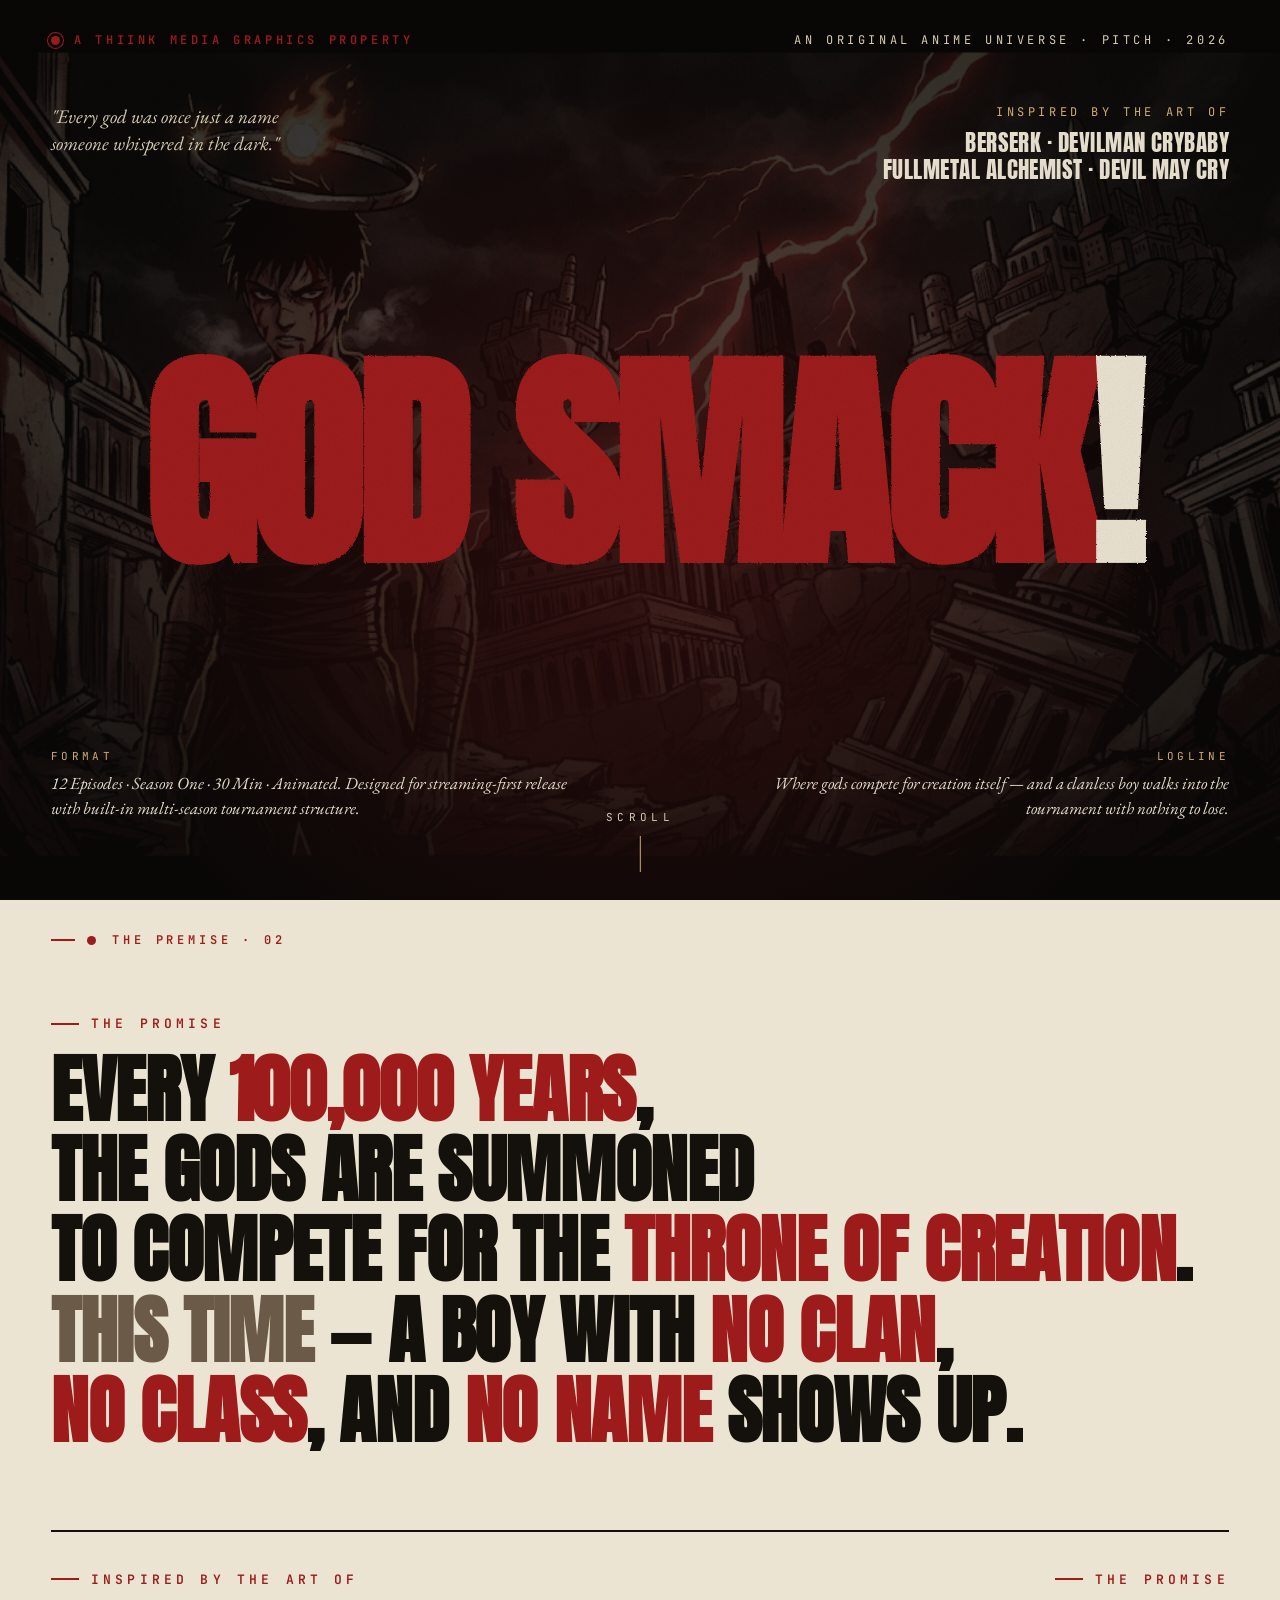
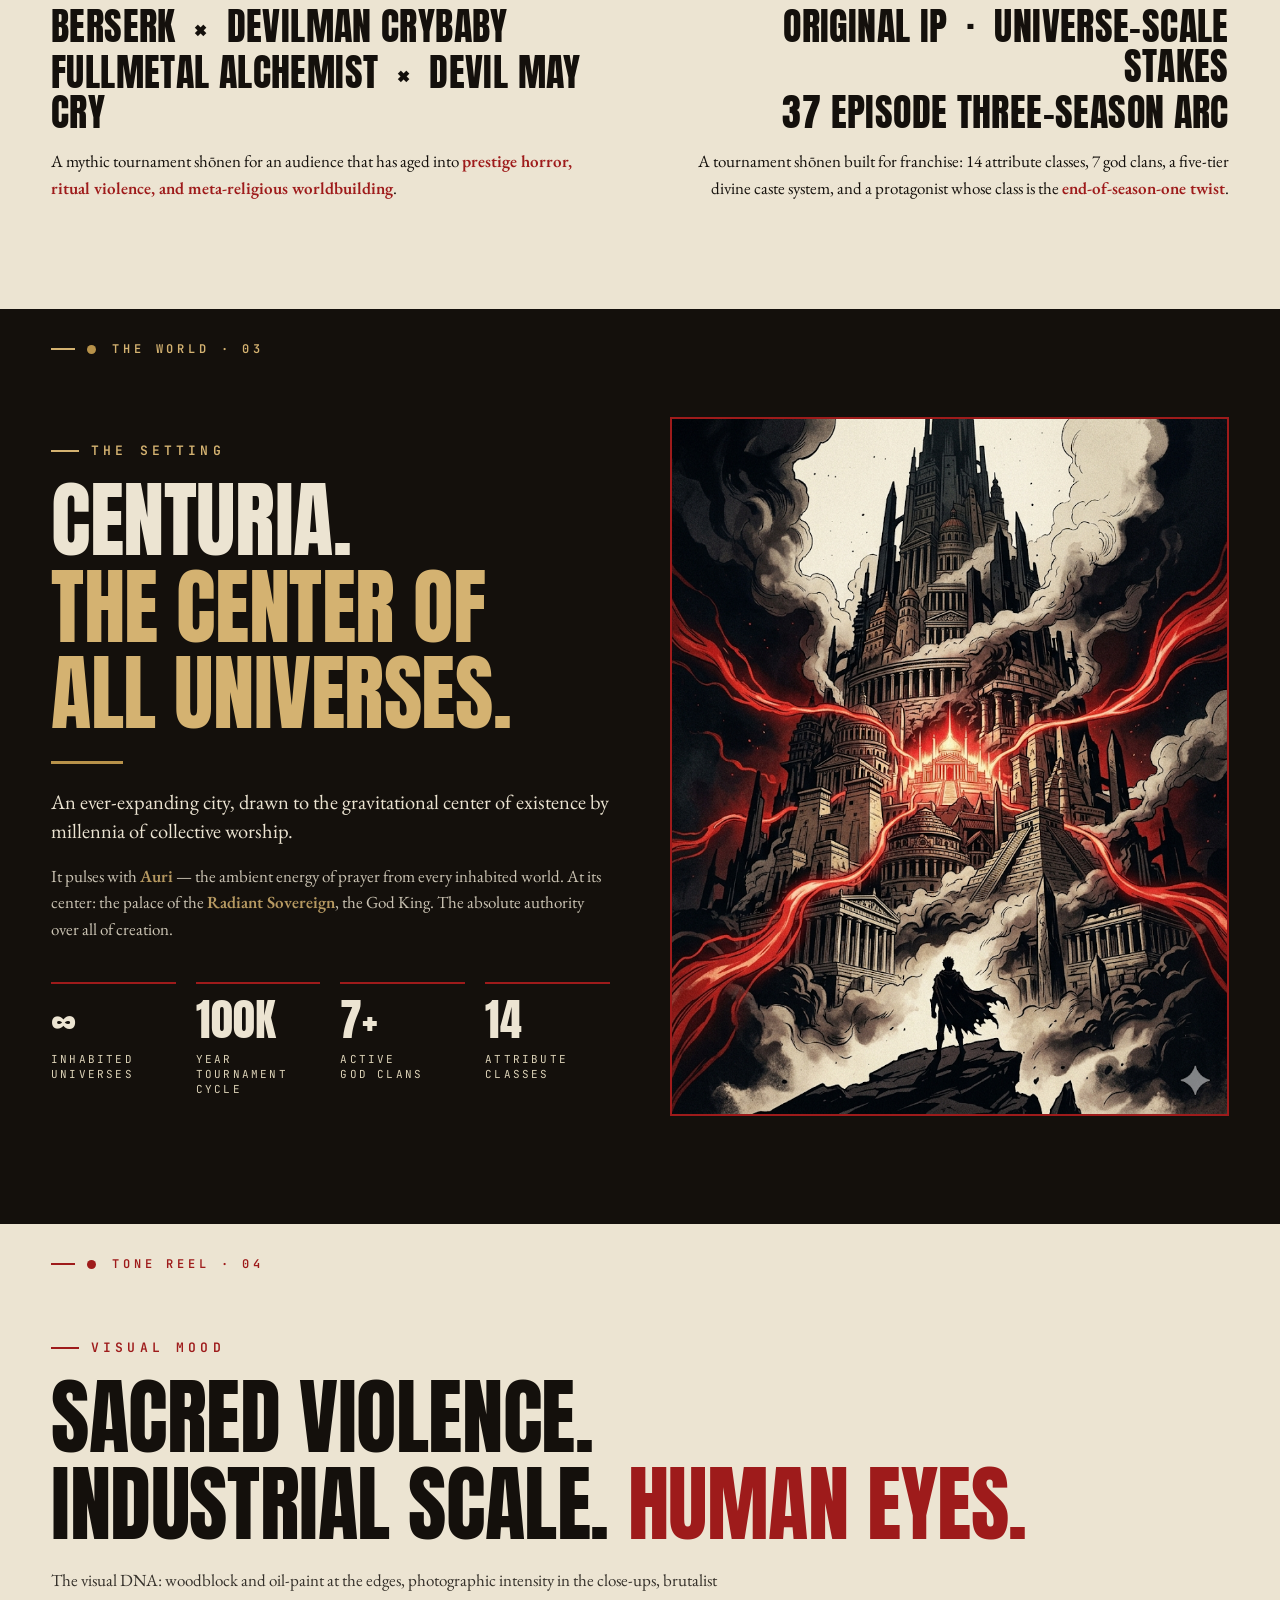
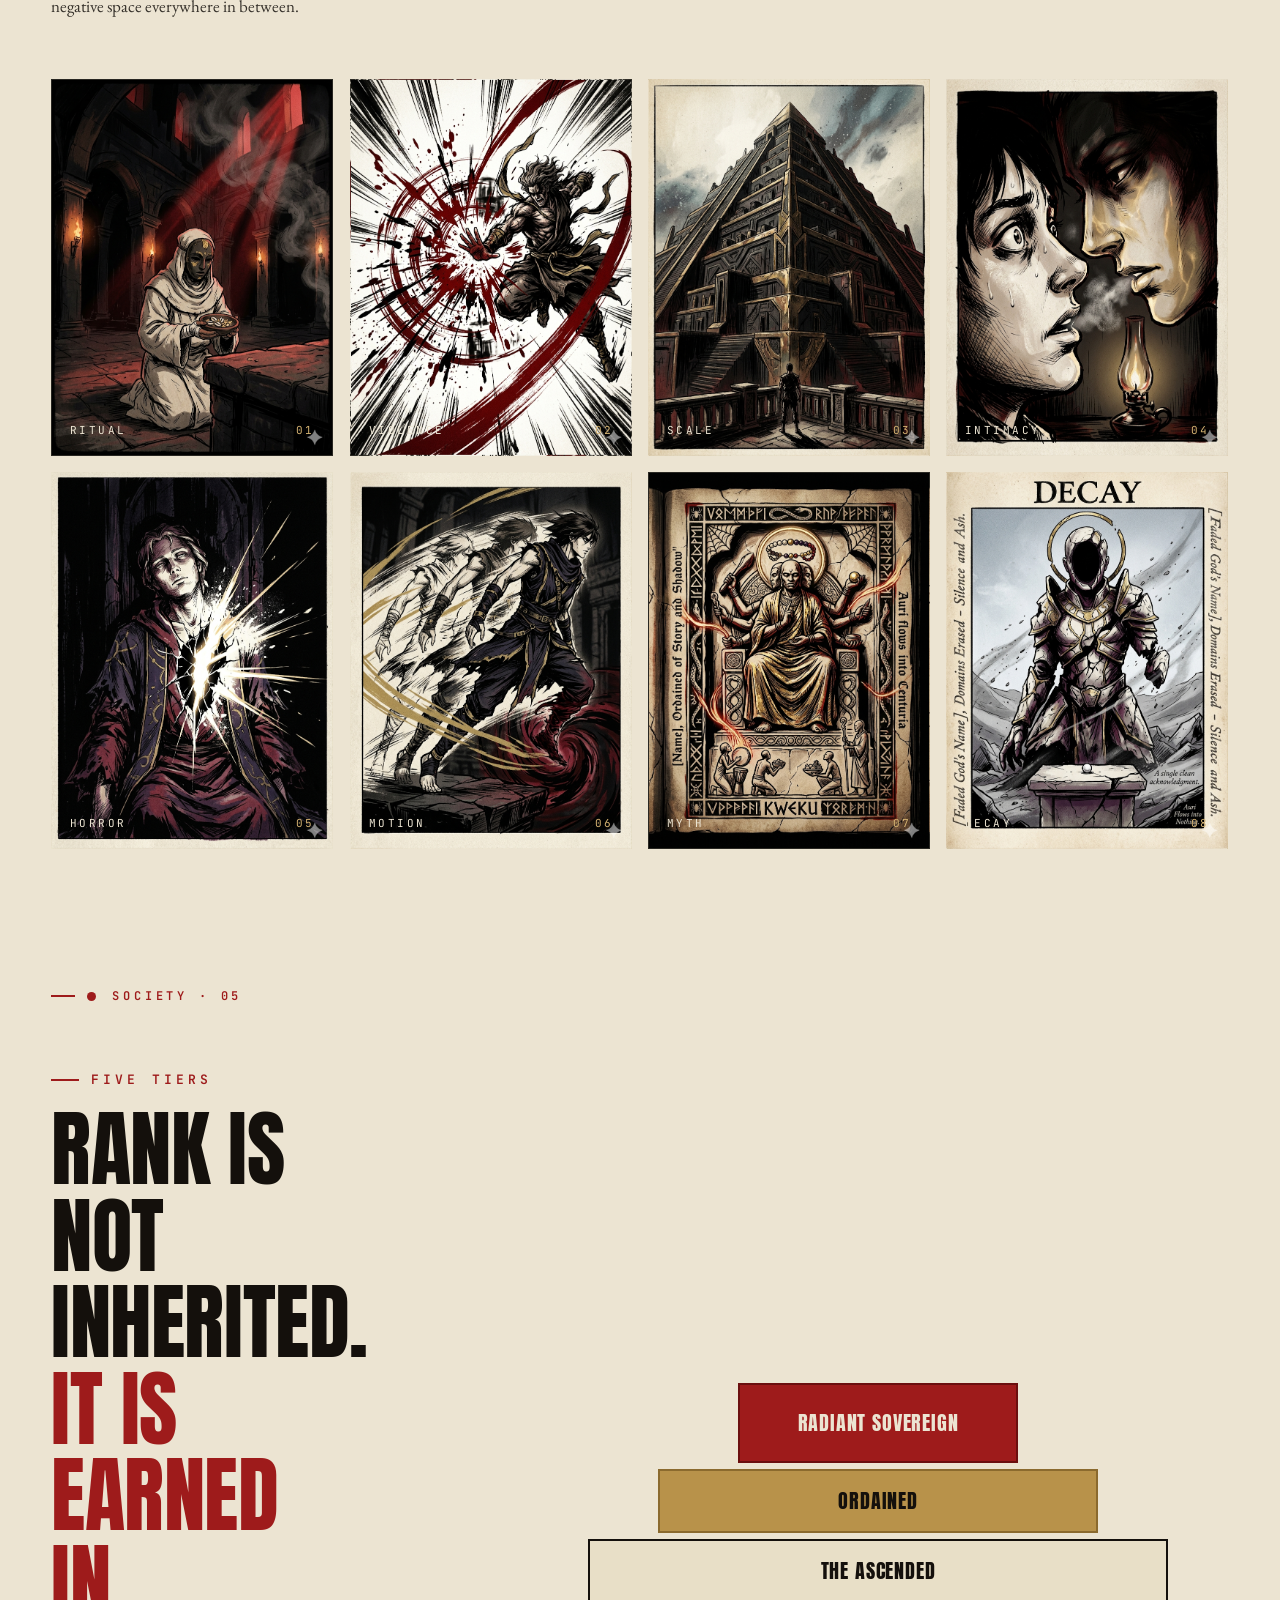
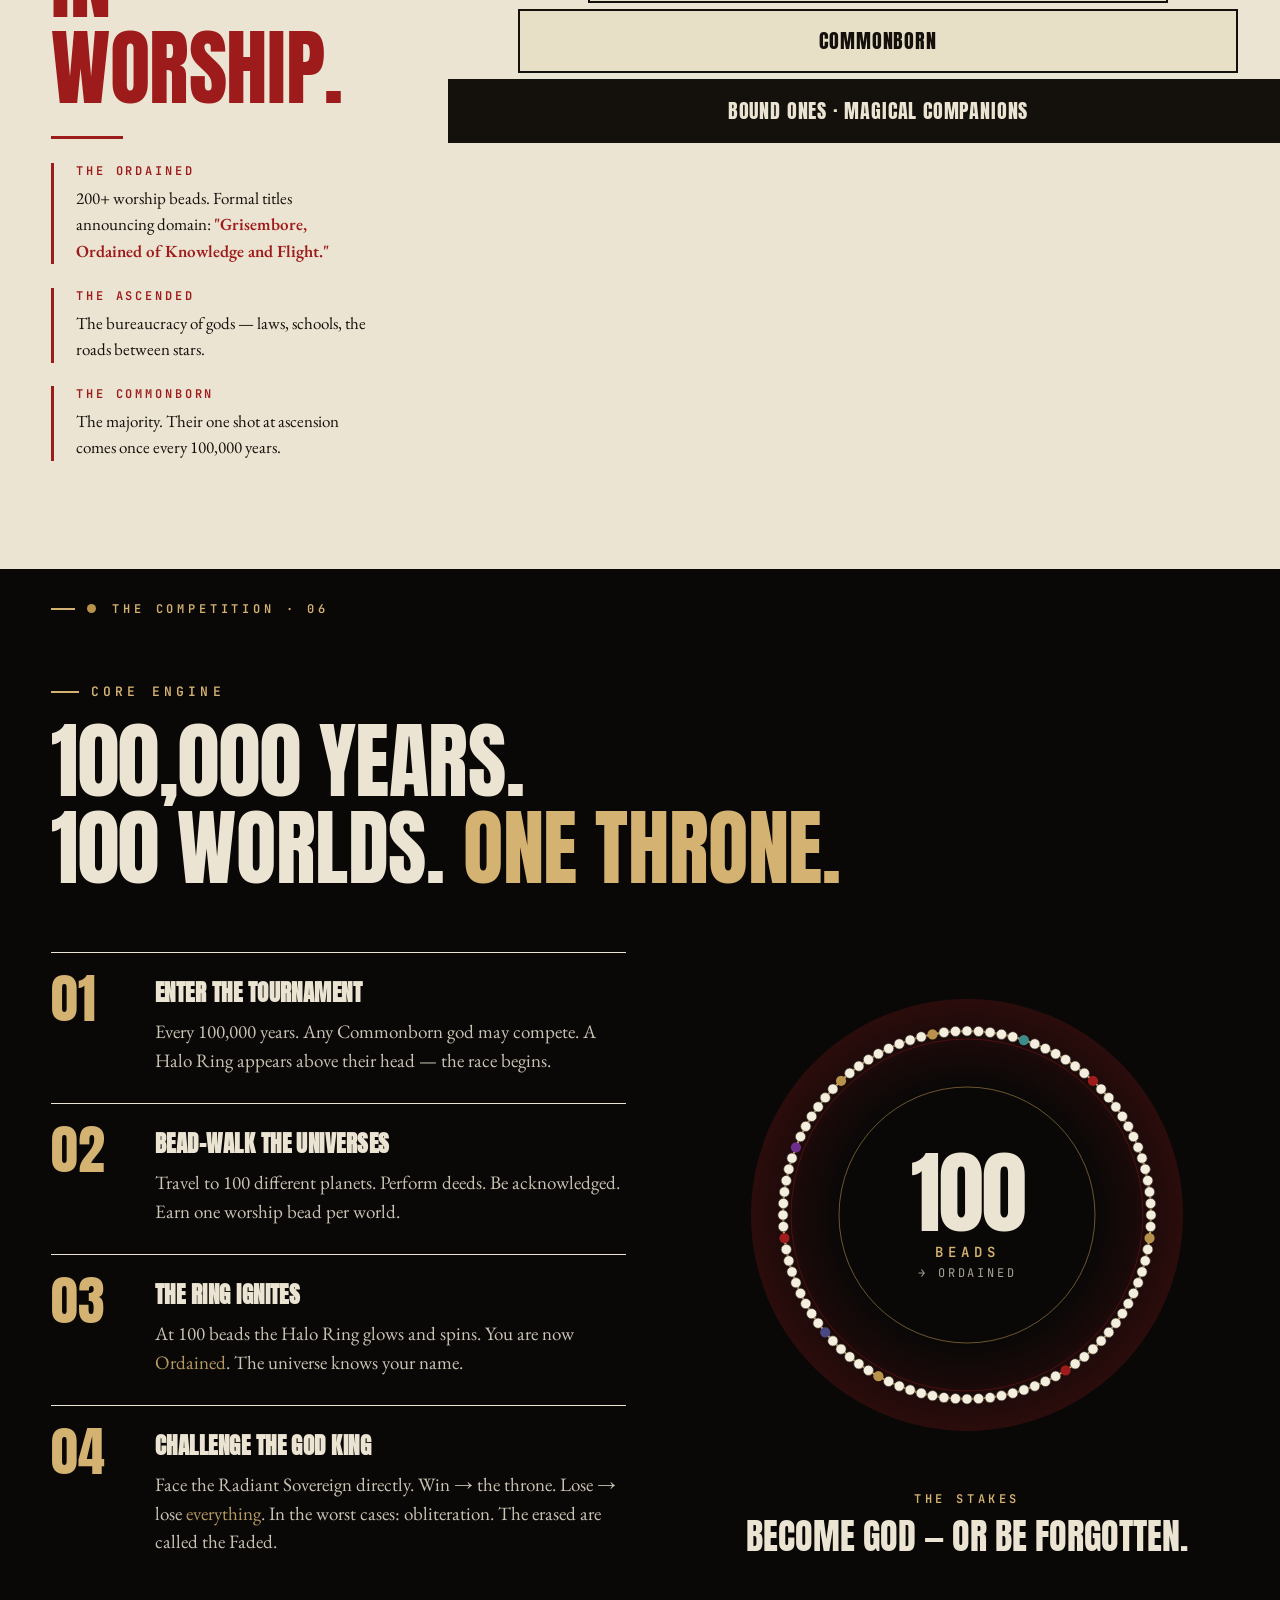
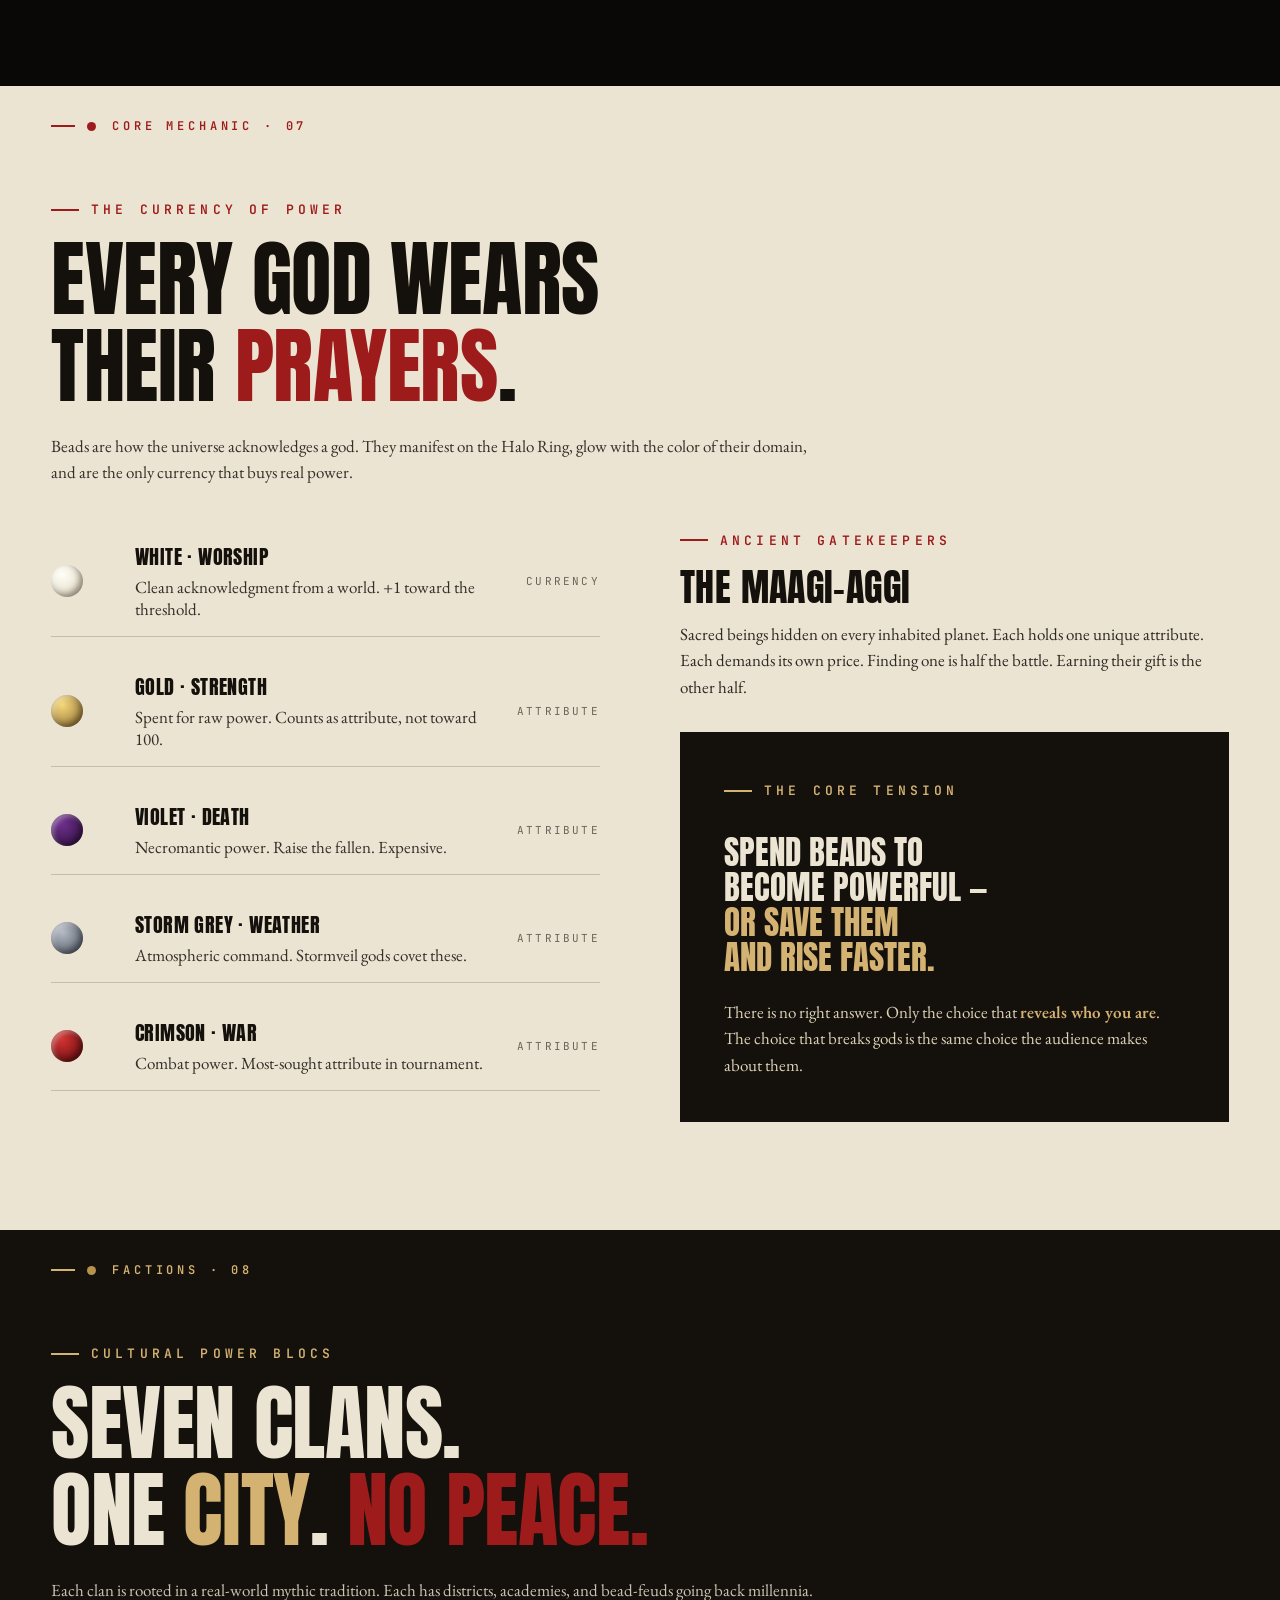
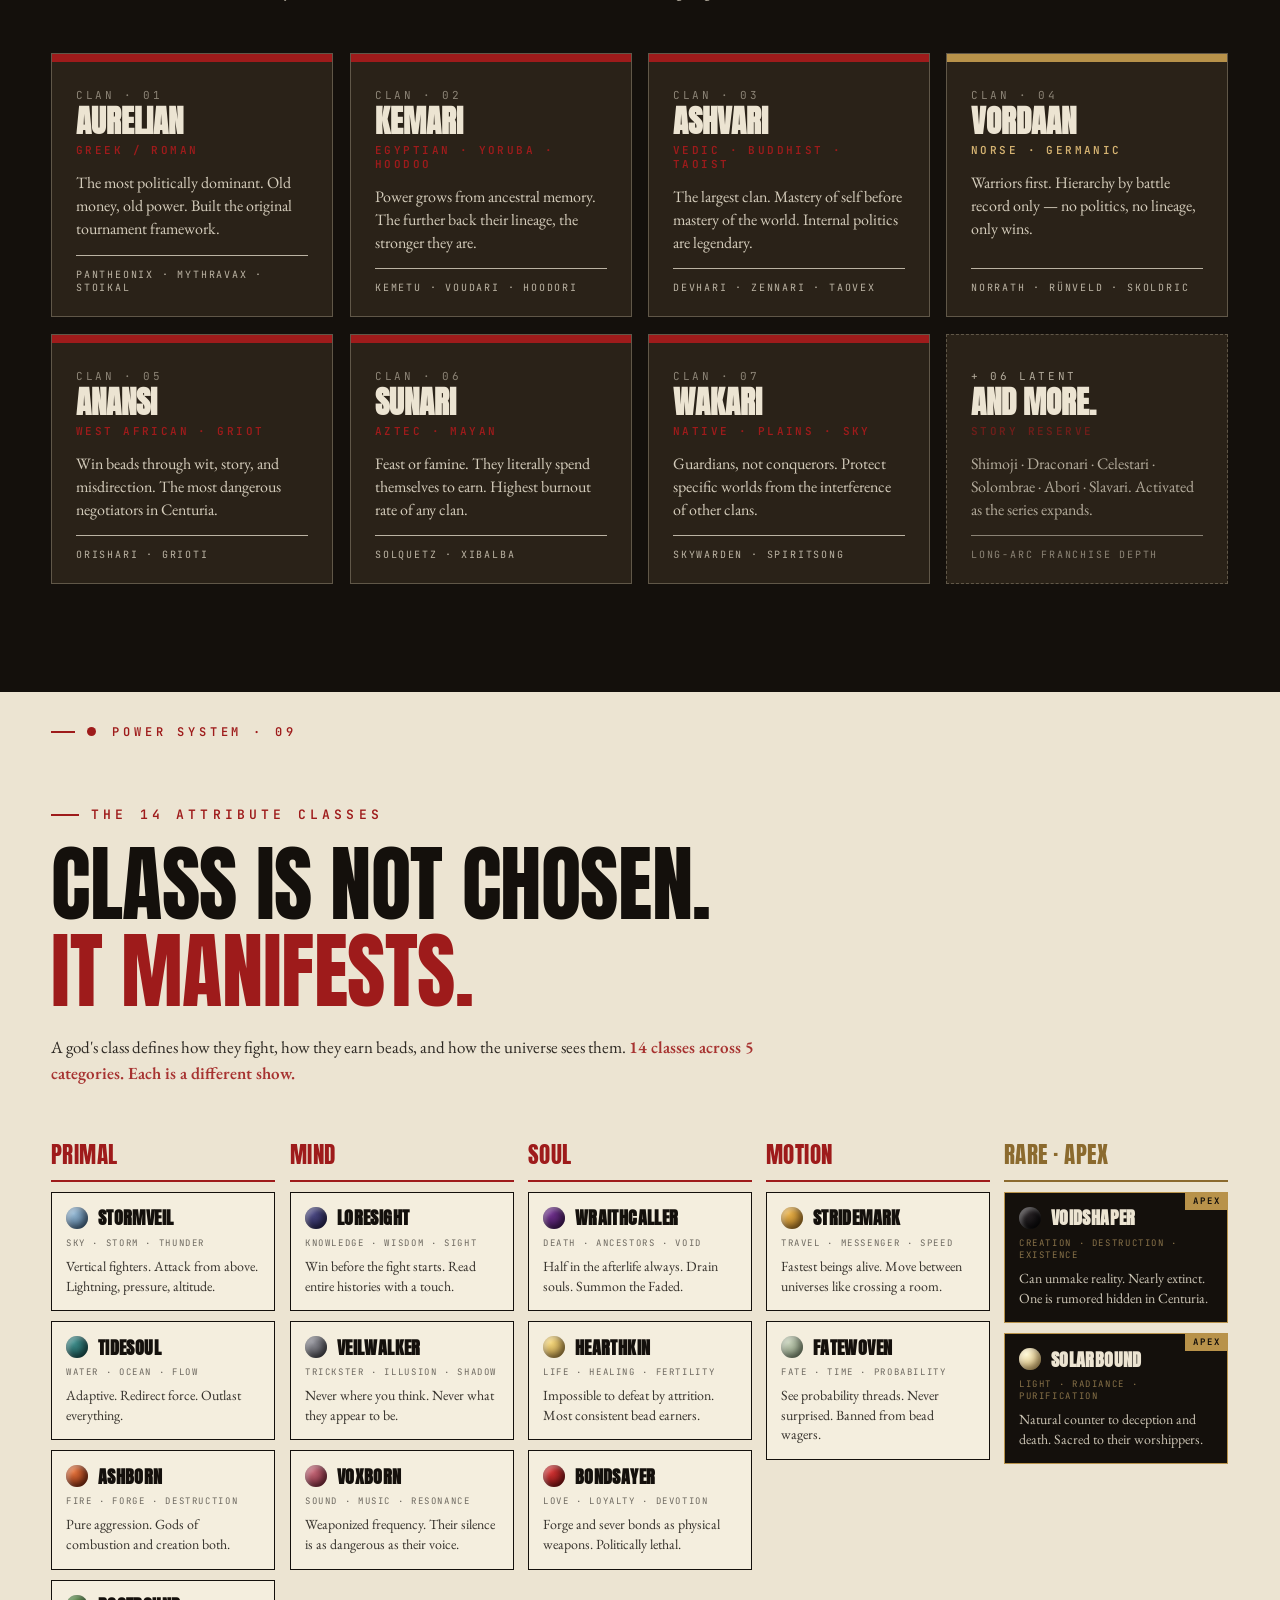
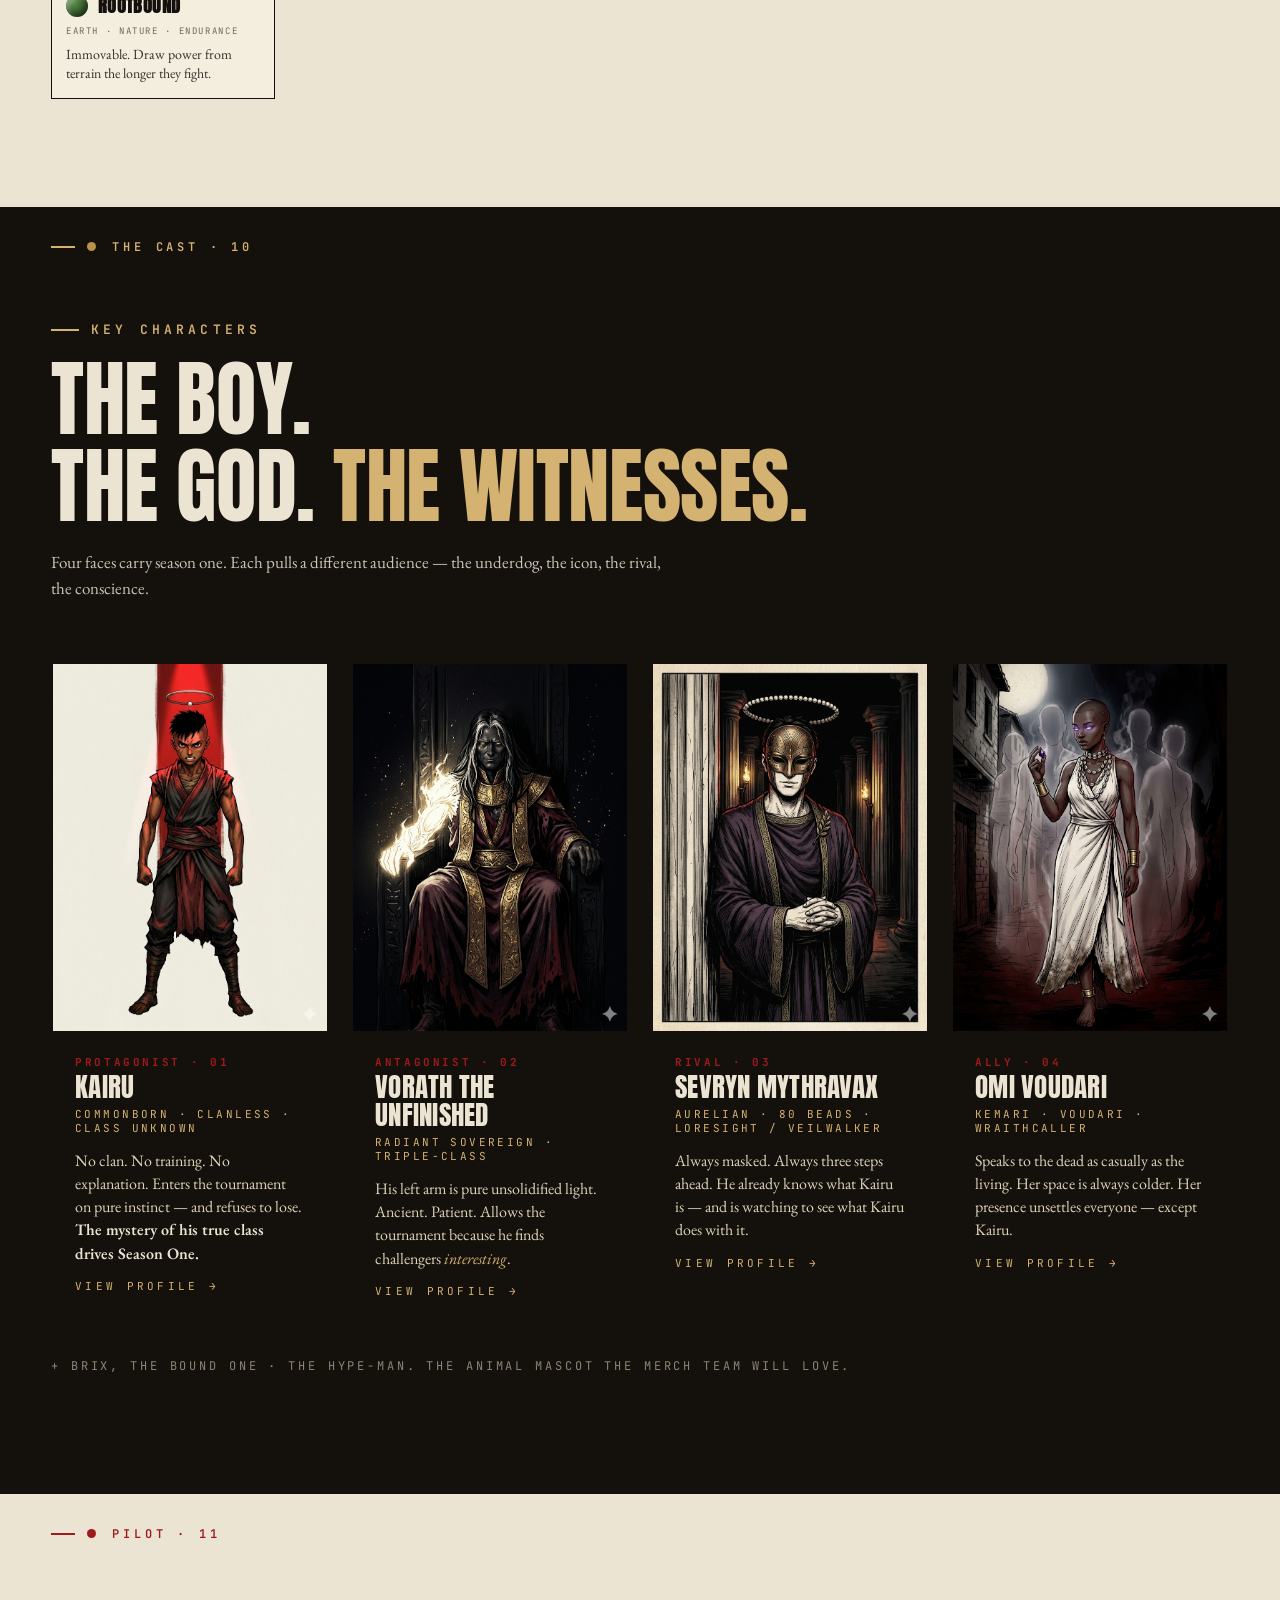
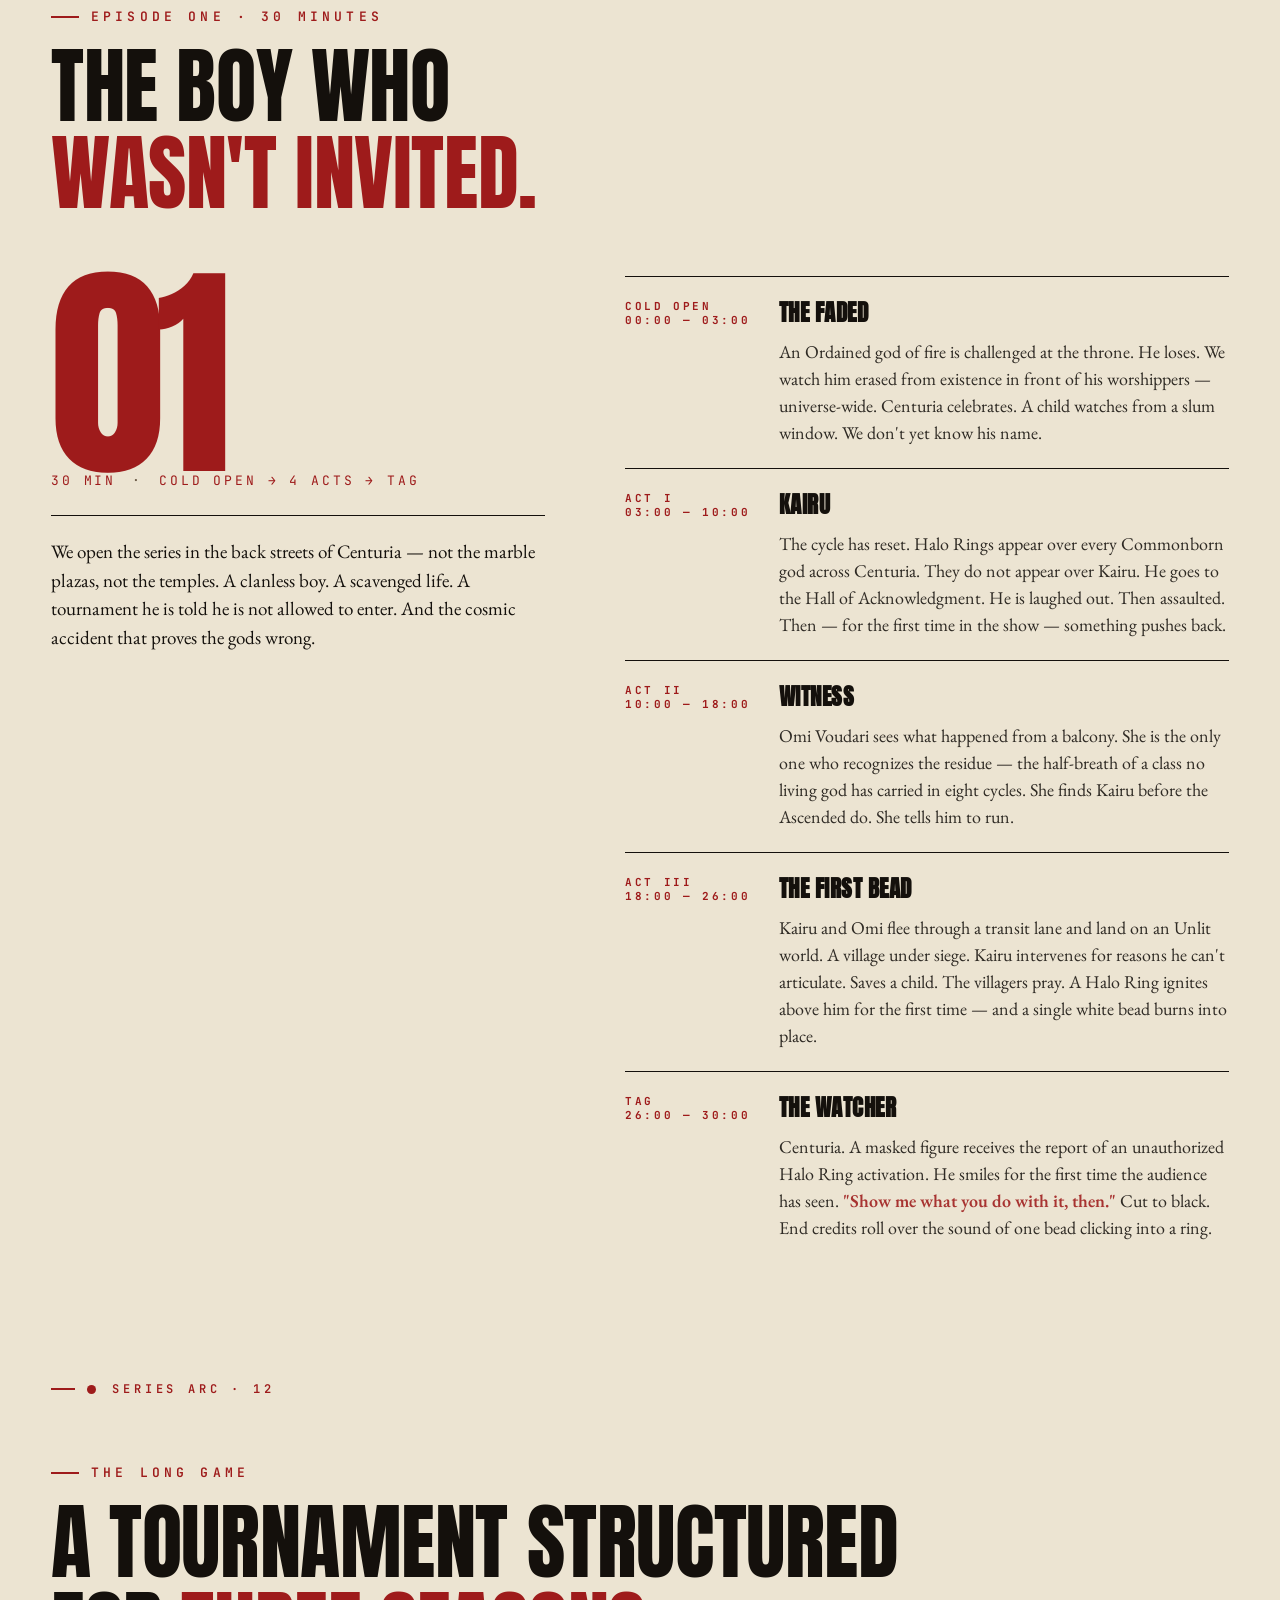
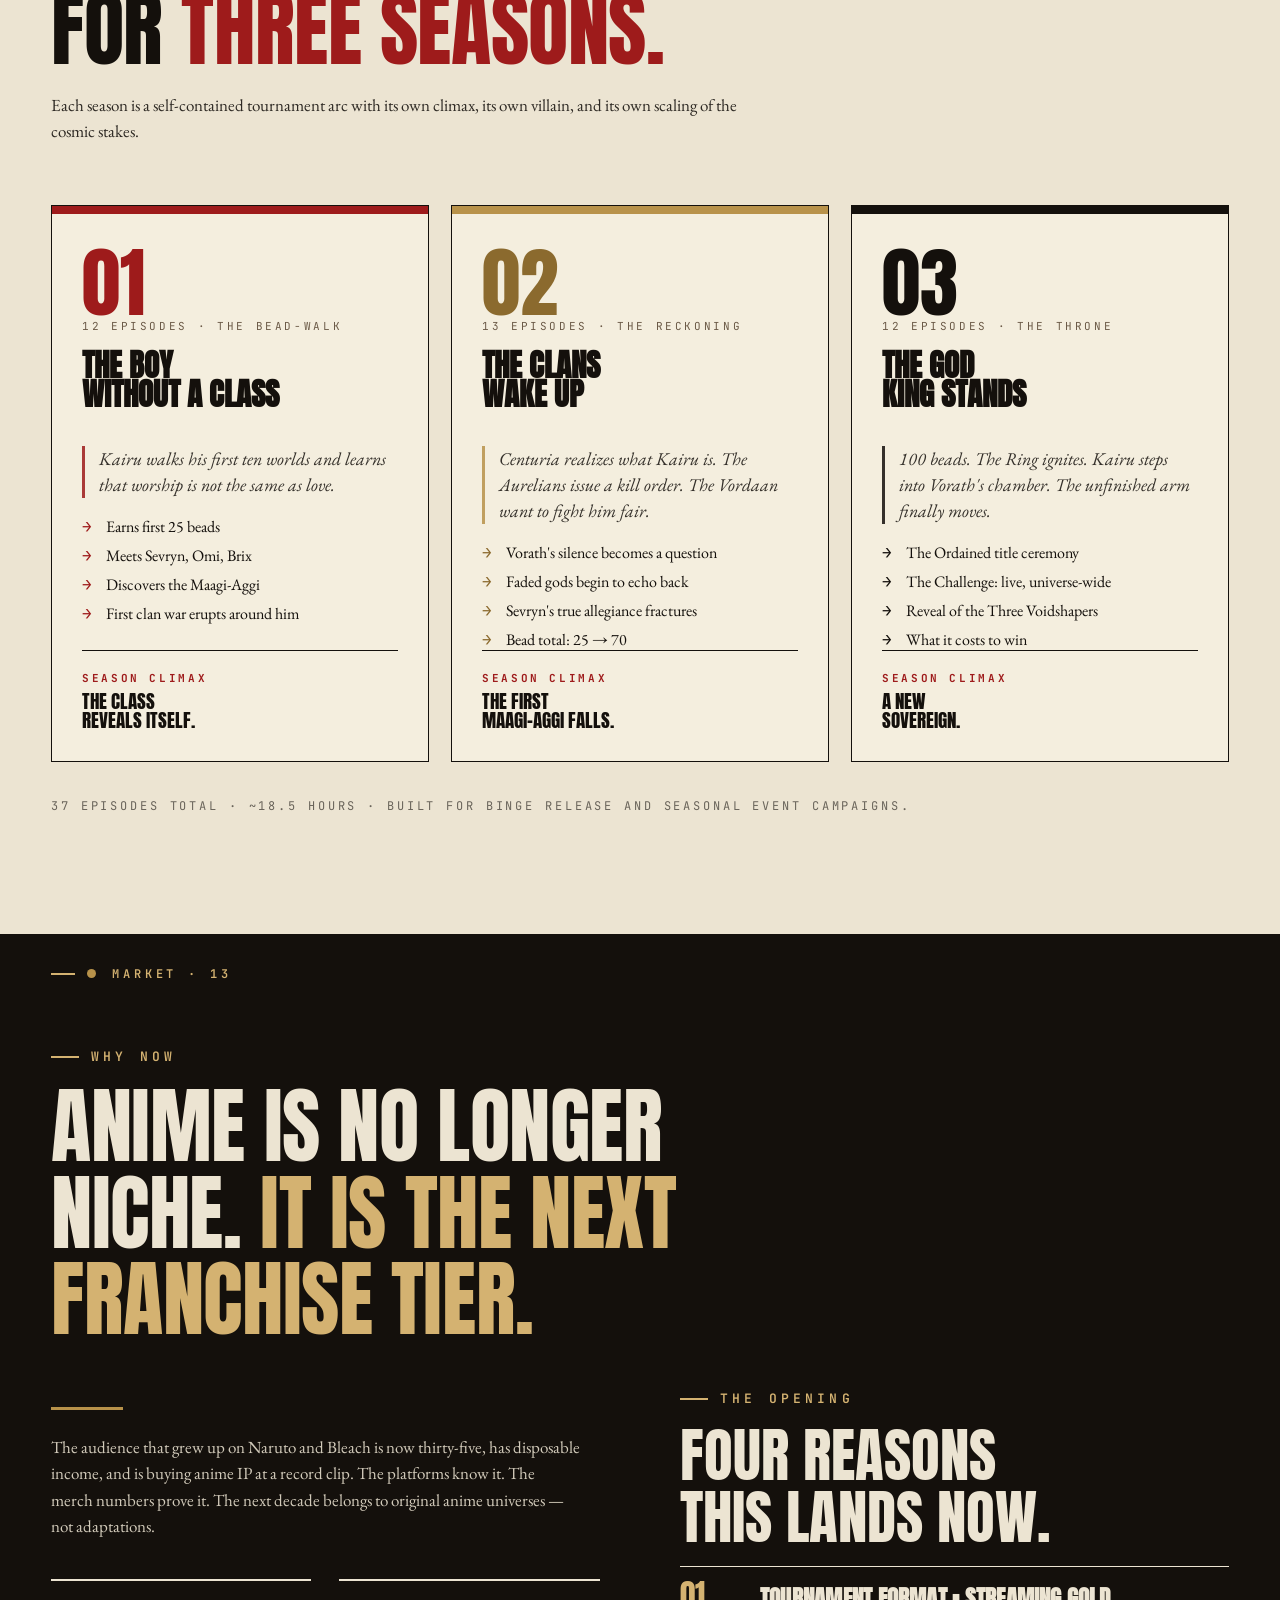
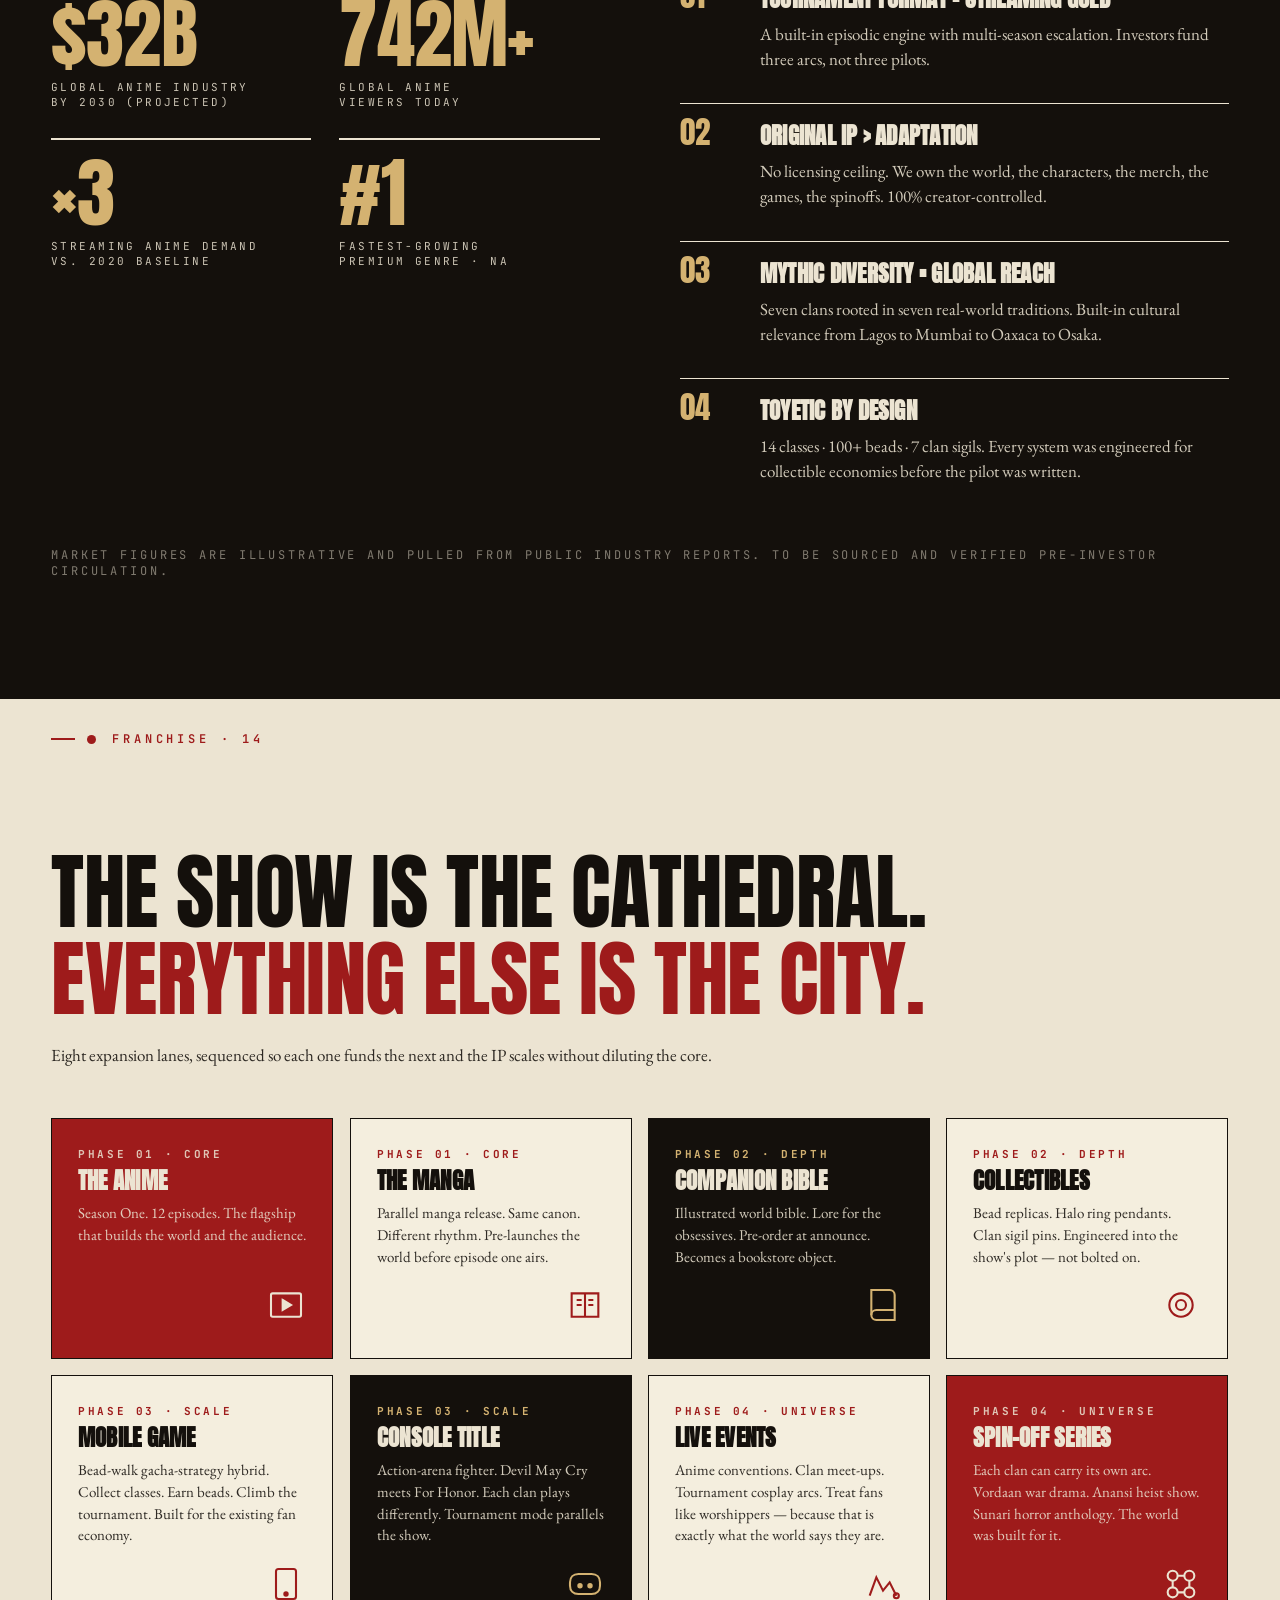
==== index.html @ e36bcec3 "Link footer logo and Visit Website to thiinkmediagraphics.com in new tab. Co-authored-by: Cursor <cu" ====
<!doctype html>
<html lang="en">
<head>
<meta charset="utf-8">
<title>GOD SMACK! — An Original Anime Universe</title>
<meta name="viewport" content="width=device-width, initial-scale=1">
<meta name="description" content="GOD SMACK! — where gods compete for creation itself. An original anime universe. A Thiink Media Graphics property.">

<link rel="preconnect" href="https://fonts.googleapis.com">
<link rel="preconnect" href="https://fonts.gstatic.com" crossorigin>
<link href="https://fonts.googleapis.com/css2?family=Anton&family=EB+Garamond:ital,wght@0,400;0,500;0,600;0,700;1,400;1,600&family=JetBrains+Mono:wght@400;500;600;700&display=swap" rel="stylesheet">

<link rel="stylesheet" href="page.css">
</head>
<body>

<!-- shared SVG defs -->
<svg width="0" height="0" style="position:absolute" aria-hidden="true">
  <defs>
    <filter id="distress" x="-5%" y="-5%" width="110%" height="110%">
      <feTurbulence type="fractalNoise" baseFrequency="0.9" numOctaves="2" seed="3" result="noise"/>
      <feDisplacementMap in="SourceGraphic" in2="noise" scale="2.4"/>
    </filter>
  </defs>
</svg>


<!-- ===================== HERO ===================== -->
<header class="hero">
  <div class="hero-chrome">
    <div class="left">
      <span class="seal"></span>
      <span class="blood">A Thiink Media Graphics Property</span>
    </div>
    <div>An Original Anime Universe · Pitch · 2026</div>
  </div>

  <div class="hero-body">
    <div class="hero-top">
      <div class="hero-quote reveal" style="--delay:200ms;">
        "Every god was once just a name<br>someone whispered in the dark."
      </div>
      <div class="hero-tag reveal" style="--delay:300ms;">
        <span class="lbl">Inspired by the art of</span>
        <div class="comps">Berserk · Devilman Crybaby<br>Fullmetal Alchemist · Devil May Cry</div>
      </div>
    </div>

    <div class="hero-mark-row">
      <h1 class="hero-wordmark reveal" style="--delay:400ms;">GOD&nbsp;SMACK<span class="ex">!</span></h1>
    </div>

    <div class="hero-bottom">
      <div class="reveal" style="--delay:600ms;">
        <span class="label">Format</span>
        <div class="logline">12 Episodes · Season One · 30 Min · Animated. Designed for streaming-first release with built-in multi-season tournament structure.</div>
      </div>
      <div class="right reveal" style="--delay:700ms;">
        <span class="label">Logline</span>
        <div class="logline">Where gods compete for creation itself — and a clanless boy walks into the tournament with nothing to lose.</div>
      </div>
    </div>
  </div>

  <div class="scroll-cue">
    <span>Scroll</span>
    <span class="line"></span>
  </div>
</header>


<!-- ===================== 02 · LOGLINE ===================== -->
<section class="logline-sec">
  <div class="sec-mark"><span class="seal"></span>The Premise · 02</div>
  <div class="wrap">
    <p class="kicker reveal">The Promise</p>
    <h2 class="logline-quote reveal" style="--delay:100ms;">
      Every <em>100,000 years</em>, the gods are summoned<br>
      to compete for the <em>throne of creation</em>.<br>
      <span class="mute">This time</span> — a boy with <em>no clan</em>,<br>
      <em>no class</em>, and <em>no name</em> shows up.
    </h2>

    <div class="logline-bottom">
      <div class="reveal" style="--delay:200ms;">
        <p class="kicker">Inspired by the art of</p>
        <p class="h-3 ink" style="margin-bottom:6px;">Berserk &nbsp;×&nbsp; Devilman Crybaby</p>
        <p class="h-3 ink" style="margin-bottom:16px;">Fullmetal Alchemist &nbsp;×&nbsp; Devil May Cry</p>
        <p class="body">A mythic tournament shōnen for an audience that has aged into <span class="em">prestige horror, ritual violence, and meta-religious worldbuilding</span>.</p>
      </div>
      <div class="right reveal" style="--delay:300ms;">
        <p class="kicker">The Promise</p>
        <p class="h-3 ink" style="margin-bottom:6px;">Original IP &nbsp;·&nbsp; Universe-Scale Stakes</p>
        <p class="h-3 ink" style="margin-bottom:16px;">37 Episode Three-Season Arc</p>
        <p class="body">A tournament shōnen built for franchise: 14 attribute classes, 7 god clans, a five-tier divine caste system, and a protagonist whose class is the <span class="em">end-of-season-one twist</span>.</p>
      </div>
    </div>
  </div>
</section>


<!-- ===================== 03 · THE WORLD ===================== -->
<section class="dark">
  <div class="sec-mark"><span class="seal"></span>The World · 03</div>
  <div class="wrap">
    <div class="world-grid">
      <div>
        <p class="kicker reveal">The Setting</p>
        <h2 class="h-1 reveal" style="--delay:100ms;">Centuria.<br><span class="gold">The center of<br>all universes.</span></h2>
        <div class="divider-blood reveal" style="--delay:200ms;background:var(--gold);"></div>
        <p class="lead reveal" style="--delay:250ms;max-width:660px;">An ever-expanding city, drawn to the gravitational center of existence by millennia of collective worship.</p>
        <p class="body reveal" style="--delay:300ms;max-width:660px;margin-top:18px;opacity:0.85;">It pulses with <span class="em">Auri</span> — the ambient energy of prayer from every inhabited world. At its center: the palace of the <span class="em">Radiant Sovereign</span>, the God King. The absolute authority over all of creation.</p>

        <div class="world-stats reveal" style="--delay:400ms;">
          <div class="stat"><div class="num" data-count="∞">∞</div><div class="lbl">Inhabited<br>Universes</div></div>
          <div class="stat"><div class="num" data-count="100K">100K</div><div class="lbl">Year<br>Tournament Cycle</div></div>
          <div class="stat"><div class="num" data-count="7+">7+</div><div class="lbl">Active<br>God Clans</div></div>
          <div class="stat"><div class="num" data-count="14">14</div><div class="lbl">Attribute<br>Classes</div></div>
        </div>
      </div>

      <div class="world-img reveal" style="--delay:300ms;padding:0;background:#0A0807;overflow:hidden;">
        <img src="assets/img/03-centuria.png" alt="Centuria — the cosmic capital, layered architecture at the gravitational center of all universes" style="width:100%;height:100%;object-fit:cover;display:block;">
      </div>
    </div>
  </div>
</section>


<!-- ===================== 04 · TONE REEL ===================== -->
<section>
  <div class="sec-mark"><span class="seal"></span>Tone Reel · 04</div>
  <div class="wrap-wide">
    <p class="kicker reveal">Visual Mood</p>
    <h2 class="h-1 reveal" style="--delay:100ms;max-width:1100px;">Sacred violence.<br>Industrial scale. <span class="blood">Human eyes.</span></h2>
    <p class="body reveal" style="--delay:200ms;max-width:680px;margin-top:20px;opacity:0.85;">The visual DNA: woodblock and oil-paint at the edges, photographic intensity in the close-ups, brutalist negative space everywhere in between.</p>

    <div class="tone-grid">
      <div class="tone-tile reveal" style="--delay:80ms;background-image:url('assets/img/04-01-ritual.png');background-size:cover;background-position:center;"><div class="cap"><span>Ritual</span><span class="n">01</span></div></div>
      <div class="tone-tile reveal" style="--delay:160ms;background-image:url('assets/img/04-02-violence.png');background-size:cover;background-position:center;"><div class="cap"><span>Violence</span><span class="n">02</span></div></div>
      <div class="tone-tile reveal" style="--delay:240ms;background-image:url('assets/img/04-03-scale.png');background-size:cover;background-position:center;"><div class="cap"><span>Scale</span><span class="n">03</span></div></div>
      <div class="tone-tile reveal" style="--delay:320ms;background-image:url('assets/img/04-04-intimacy.png');background-size:cover;background-position:center;"><div class="cap"><span>Intimacy</span><span class="n">04</span></div></div>
      <div class="tone-tile reveal" style="--delay:400ms;background-image:url('assets/img/04-05-horror.png');background-size:cover;background-position:center;"><div class="cap"><span>Horror</span><span class="n">05</span></div></div>
      <div class="tone-tile reveal" style="--delay:480ms;background-image:url('assets/img/04-06-motion.png');background-size:cover;background-position:center;"><div class="cap"><span>Motion</span><span class="n">06</span></div></div>
      <div class="tone-tile reveal" style="--delay:560ms;background-image:url('assets/img/04-07-myth.png');background-size:cover;background-position:center;"><div class="cap"><span>Myth</span><span class="n">07</span></div></div>
      <div class="tone-tile reveal" style="--delay:640ms;background-image:url('assets/img/04-08-decay.png');background-size:cover;background-position:center;"><div class="cap"><span>Decay</span><span class="n">08</span></div></div>
    </div>
  </div>
</section>


<!-- ===================== 05 · HIERARCHY ===================== -->
<section>
  <div class="sec-mark"><span class="seal"></span>Society · 05</div>
  <div class="wrap">
    <div class="hier-grid">
      <div>
        <p class="kicker reveal">Five Tiers</p>
        <h2 class="h-1 reveal" style="--delay:100ms;">Rank is not<br>inherited. <span class="blood">It is earned<br>in worship.</span></h2>
        <div class="divider-blood reveal" style="--delay:200ms;"></div>
        <div class="hier-notes">
          <div class="hier-note reveal" style="--delay:250ms;"><div class="lbl">The Ordained</div><p class="body">200+ worship beads. Formal titles announcing domain: <em class="em" style="font-style:normal;">"Grisembore, Ordained of Knowledge and Flight."</em></p></div>
          <div class="hier-note reveal" style="--delay:330ms;"><div class="lbl">The Ascended</div><p class="body">The bureaucracy of gods — laws, schools, the roads between stars.</p></div>
          <div class="hier-note reveal" style="--delay:410ms;"><div class="lbl">The Commonborn</div><p class="body">The majority. Their one shot at ascension comes once every 100,000 years.</p></div>
        </div>
      </div>

      <div class="pyramid" id="pyramid">
        <div class="tier t1" style="--delay:100ms;">Radiant Sovereign</div>
        <div class="tier t2" style="--delay:250ms;">Ordained</div>
        <div class="tier t3" style="--delay:400ms;">The Ascended</div>
        <div class="tier t4" style="--delay:550ms;">Commonborn</div>
        <div class="tier t5" style="--delay:700ms;">Bound Ones · Magical Companions</div>
      </div>
    </div>
  </div>
</section>


<!-- ===================== 06 · TOURNAMENT ===================== -->
<section class="deep">
  <div class="sec-mark"><span class="seal"></span>The Competition · 06</div>
  <div class="wrap">
    <p class="kicker reveal">Core Engine</p>
    <h2 class="h-1 reveal" style="--delay:100ms;color:var(--bone);">100,000 years.<br>100 worlds. <span class="gold">One throne.</span></h2>

    <div class="tourn-grid">
      <div class="tourn-steps">
        <div class="tourn-step reveal" style="--delay:100ms;"><div class="n">01</div><div><h4>Enter the Tournament</h4><p>Every 100,000 years. Any Commonborn god may compete. A Halo Ring appears above their head — the race begins.</p></div></div>
        <div class="tourn-step reveal" style="--delay:180ms;"><div class="n">02</div><div><h4>Bead-Walk the Universes</h4><p>Travel to 100 different planets. Perform deeds. Be acknowledged. Earn one worship bead per world.</p></div></div>
        <div class="tourn-step reveal" style="--delay:260ms;"><div class="n">03</div><div><h4>The Ring Ignites</h4><p>At 100 beads the Halo Ring glows and spins. You are now <span class="gold">Ordained</span>. The universe knows your name.</p></div></div>
        <div class="tourn-step reveal" style="--delay:340ms;"><div class="n">04</div><div><h4>Challenge the God King</h4><p>Face the Radiant Sovereign directly. Win → the throne. Lose → lose <span class="gold">everything</span>. In the worst cases: obliteration. The erased are called the Faded.</p></div></div>
      </div>

      <div class="halo-stage" id="halo-stage">
        <div class="halo-wrap">
          <svg viewBox="0 0 600 600" aria-hidden="true">
            <defs>
              <radialGradient id="ring-glow" cx="50%" cy="50%" r="50%">
                <stop offset="60%" stop-color="#9E1B1B" stop-opacity="0"/>
                <stop offset="100%" stop-color="#9E1B1B" stop-opacity="0.22"/>
              </radialGradient>
            </defs>
            <circle cx="300" cy="300" r="270" fill="url(#ring-glow)"/>
            <circle class="halo-circle" cx="300" cy="300" r="230" fill="none" stroke="#D4B271" stroke-width="2.5" transform="rotate(-90 300 300)"/>
            <circle class="halo-circle-2" cx="300" cy="300" r="220" fill="none" stroke="#9E1B1B" stroke-width="1" opacity="0.5" transform="rotate(-90 300 300)"/>
            <circle class="halo-circle-inner" cx="300" cy="300" r="160" fill="none" stroke="#B8924A" stroke-width="1" stroke-dasharray="3 6" opacity="0.7" transform="rotate(-90 300 300)"/>
            <g id="halo-beads"></g>
          </svg>
          <div class="halo-center">
            <div class="num">100</div>
            <div class="lbl">BEADS</div>
            <div class="sub">→ ORDAINED</div>
          </div>
        </div>

        <div class="stakes-quote reveal" style="--delay:1800ms;">
          <div class="stake-lbl">The Stakes</div>
          <div class="stake-text">Become god — or be forgotten.</div>
        </div>
      </div>
    </div>
  </div>
</section>


<!-- ===================== 07 · WORSHIP BEADS ===================== -->
<section>
  <div class="sec-mark"><span class="seal"></span>Core Mechanic · 07</div>
  <div class="wrap">
    <p class="kicker reveal">The Currency of Power</p>
    <h2 class="h-1 reveal" style="--delay:100ms;">Every god wears<br>their <span class="blood">prayers</span>.</h2>
    <p class="body reveal" style="--delay:200ms;max-width:760px;margin-top:24px;opacity:0.85;">Beads are how the universe acknowledges a god. They manifest on the Halo Ring, glow with the color of their domain, and are the only currency that buys real power.</p>

    <div class="beads-grid">
      <div class="bead-list">
        <div class="bead-row reveal" style="--delay:100ms;"><span class="bead bead-lg white"></span><div><div class="name">White · Worship</div><div class="desc">Clean acknowledgment from a world. +1 toward the threshold.</div></div><div class="tag">Currency</div></div>
        <div class="bead-row reveal" style="--delay:170ms;"><span class="bead bead-lg gold"></span><div><div class="name">Gold · Strength</div><div class="desc">Spent for raw power. Counts as attribute, not toward 100.</div></div><div class="tag">Attribute</div></div>
        <div class="bead-row reveal" style="--delay:240ms;"><span class="bead bead-lg violet"></span><div><div class="name">Violet · Death</div><div class="desc">Necromantic power. Raise the fallen. Expensive.</div></div><div class="tag">Attribute</div></div>
        <div class="bead-row reveal" style="--delay:310ms;"><span class="bead bead-lg grey"></span><div><div class="name">Storm Grey · Weather</div><div class="desc">Atmospheric command. Stormveil gods covet these.</div></div><div class="tag">Attribute</div></div>
        <div class="bead-row reveal" style="--delay:380ms;"><span class="bead bead-lg crimson"></span><div><div class="name">Crimson · War</div><div class="desc">Combat power. Most-sought attribute in tournament.</div></div><div class="tag">Attribute</div></div>
      </div>

      <div class="reveal" style="--delay:200ms;">
        <p class="kicker">Ancient Gatekeepers</p>
        <p class="h-3 ink" style="margin-bottom:14px;">The Maagi-Aggi</p>
        <p class="body" style="margin-bottom:32px;opacity:0.88;">Sacred beings hidden on every inhabited planet. Each holds one unique attribute. Each demands its own price. Finding one is half the battle. Earning their gift is the other half.</p>

        <div class="tension-card">
          <p class="kicker" style="color:var(--gold-light);">The Core Tension</p>
          <p class="choice">Spend beads to<br>become powerful —<br><em>or save them<br>and rise faster.</em></p>
          <p class="body">There is no right answer. Only the choice that <span style="color:var(--gold-light);font-weight:600;">reveals who you are</span>. The choice that breaks gods is the same choice the audience makes about them.</p>
        </div>
      </div>
    </div>
  </div>
</section>


<!-- ===================== 08 · CLANS ===================== -->
<section class="dark">
  <div class="sec-mark"><span class="seal"></span>Factions · 08</div>
  <div class="wrap-wide">
    <p class="kicker reveal">Cultural Power Blocs</p>
    <h2 class="h-1 reveal" style="--delay:100ms;color:var(--bone);">Seven clans.<br>One <span class="gold">city</span>. <span class="blood">No peace.</span></h2>
    <p class="body reveal" style="--delay:200ms;max-width:780px;margin-top:24px;opacity:0.85;">Each clan is rooted in a real-world mythic tradition. Each has districts, academies, and bead-feuds going back millennia.</p>

    <div class="clans-grid">
      <div class="clan-card reveal" style="--delay:80ms;"><span class="bar"></span><div class="clan-no">CLAN · 01</div><h4>Aurelian</h4><div class="tradition">Greek / Roman</div><p>The most politically dominant. Old money, old power. Built the original tournament framework.</p><div class="subs">Pantheonix · Mythravax · Stoikal</div></div>
      <div class="clan-card reveal" style="--delay:140ms;"><span class="bar"></span><div class="clan-no">CLAN · 02</div><h4>Kemari</h4><div class="tradition">Egyptian · Yoruba · Hoodoo</div><p>Power grows from ancestral memory. The further back their lineage, the stronger they are.</p><div class="subs">Kemetu · Voudari · Hoodori</div></div>
      <div class="clan-card reveal" style="--delay:200ms;"><span class="bar"></span><div class="clan-no">CLAN · 03</div><h4>Ashvari</h4><div class="tradition">Vedic · Buddhist · Taoist</div><p>The largest clan. Mastery of self before mastery of the world. Internal politics are legendary.</p><div class="subs">Devhari · Zennari · Taovex</div></div>
      <div class="clan-card dark reveal" style="--delay:260ms;"><span class="bar"></span><div class="clan-no">CLAN · 04</div><h4>Vordaan</h4><div class="tradition">Norse · Germanic</div><p>Warriors first. Hierarchy by battle record only — no politics, no lineage, only wins.</p><div class="subs">Norrath · Rünveld · Skoldric</div></div>
      <div class="clan-card reveal" style="--delay:320ms;"><span class="bar"></span><div class="clan-no">CLAN · 05</div><h4>Anansi</h4><div class="tradition">West African · Griot</div><p>Win beads through wit, story, and misdirection. The most dangerous negotiators in Centuria.</p><div class="subs">Orishari · Grioti</div></div>
      <div class="clan-card reveal" style="--delay:380ms;"><span class="bar"></span><div class="clan-no">CLAN · 06</div><h4>Sunari</h4><div class="tradition">Aztec · Mayan</div><p>Feast or famine. They literally spend themselves to earn. Highest burnout rate of any clan.</p><div class="subs">Solquetz · Xibalba</div></div>
      <div class="clan-card reveal" style="--delay:440ms;"><span class="bar"></span><div class="clan-no">CLAN · 07</div><h4>Wakari</h4><div class="tradition">Native · Plains · Sky</div><p>Guardians, not conquerors. Protect specific worlds from the interference of other clans.</p><div class="subs">Skywarden · Spiritsong</div></div>
      <div class="clan-card more reveal" style="--delay:500ms;"><div class="clan-no" style="opacity:0.7;">+ 06 LATENT</div><h4>And more.</h4><div class="tradition" style="opacity:0.6;">Story Reserve</div><p style="opacity:0.7;">Shimoji · Draconari · Celestari · Solombrae · Abori · Slavari. Activated as the series expands.</p><div class="subs" style="opacity:0.5;">Long-arc franchise depth</div></div>
    </div>
  </div>
</section>


<!-- ===================== 09 · CLASSES ===================== -->
<section>
  <div class="sec-mark"><span class="seal"></span>Power System · 09</div>
  <div class="wrap-wide">
    <p class="kicker reveal">The 14 Attribute Classes</p>
    <h2 class="h-1 reveal" style="--delay:100ms;">Class is not chosen.<br><span class="blood">It manifests.</span></h2>
    <p class="body reveal" style="--delay:200ms;max-width:760px;margin-top:20px;opacity:0.88;">A god's class defines how they fight, how they earn beads, and how the universe sees them. <span class="em">14 classes across 5 categories. Each is a different show.</span></p>

    <div class="cls-cats">
      <div class="cls-cat reveal" style="--delay:80ms;">
        <div class="cat-head">Primal</div>
        <div class="cls-card"><div class="head"><span class="bead blue"></span><h5>Stormveil</h5></div><div class="dom">Sky · Storm · Thunder</div><p>Vertical fighters. Attack from above. Lightning, pressure, altitude.</p></div>
        <div class="cls-card"><div class="head"><span class="bead teal"></span><h5>Tidesoul</h5></div><div class="dom">Water · Ocean · Flow</div><p>Adaptive. Redirect force. Outlast everything.</p></div>
        <div class="cls-card"><div class="head"><span class="bead orange"></span><h5>Ashborn</h5></div><div class="dom">Fire · Forge · Destruction</div><p>Pure aggression. Gods of combustion and creation both.</p></div>
        <div class="cls-card"><div class="head"><span class="bead green"></span><h5>Rootbound</h5></div><div class="dom">Earth · Nature · Endurance</div><p>Immovable. Draw power from terrain the longer they fight.</p></div>
      </div>

      <div class="cls-cat reveal" style="--delay:180ms;">
        <div class="cat-head">Mind</div>
        <div class="cls-card"><div class="head"><span class="bead indigo"></span><h5>Loresight</h5></div><div class="dom">Knowledge · Wisdom · Sight</div><p>Win before the fight starts. Read entire histories with a touch.</p></div>
        <div class="cls-card"><div class="head"><span class="bead smoke"></span><h5>Veilwalker</h5></div><div class="dom">Trickster · Illusion · Shadow</div><p>Never where you think. Never what they appear to be.</p></div>
        <div class="cls-card"><div class="head"><span class="bead rose"></span><h5>Voxborn</h5></div><div class="dom">Sound · Music · Resonance</div><p>Weaponized frequency. Their silence is as dangerous as their voice.</p></div>
      </div>

      <div class="cls-cat reveal" style="--delay:280ms;">
        <div class="cat-head">Soul</div>
        <div class="cls-card"><div class="head"><span class="bead violet"></span><h5>Wraithcaller</h5></div><div class="dom">Death · Ancestors · Void</div><p>Half in the afterlife always. Drain souls. Summon the Faded.</p></div>
        <div class="cls-card"><div class="head"><span class="bead gold"></span><h5>Hearthkin</h5></div><div class="dom">Life · Healing · Fertility</div><p>Impossible to defeat by attrition. Most consistent bead earners.</p></div>
        <div class="cls-card"><div class="head"><span class="bead crimson"></span><h5>Bondsayer</h5></div><div class="dom">Love · Loyalty · Devotion</div><p>Forge and sever bonds as physical weapons. Politically lethal.</p></div>
      </div>

      <div class="cls-cat reveal" style="--delay:380ms;">
        <div class="cat-head">Motion</div>
        <div class="cls-card"><div class="head"><span class="bead amber"></span><h5>Stridemark</h5></div><div class="dom">Travel · Messenger · Speed</div><p>Fastest beings alive. Move between universes like crossing a room.</p></div>
        <div class="cls-card"><div class="head"><span class="bead silver"></span><h5>Fatewoven</h5></div><div class="dom">Fate · Time · Probability</div><p>See probability threads. Never surprised. Banned from bead wagers.</p></div>
      </div>

      <div class="cls-cat reveal" style="--delay:480ms;">
        <div class="cat-head apex">Rare · Apex</div>
        <div class="cls-card apex"><span class="apex-tag">APEX</span><div class="head"><span class="bead black"></span><h5>Voidshaper</h5></div><div class="dom">Creation · Destruction · Existence</div><p>Can unmake reality. Nearly extinct. One is rumored hidden in Centuria.</p></div>
        <div class="cls-card apex"><span class="apex-tag">APEX</span><div class="head"><span class="bead white-gold"></span><h5>Solarbound</h5></div><div class="dom">Light · Radiance · Purification</div><p>Natural counter to deception and death. Sacred to their worshippers.</p></div>
      </div>
    </div>
  </div>
</section>


<!-- ===================== 10 · CHARACTERS ===================== -->
<section class="dark">
  <div class="sec-mark"><span class="seal"></span>The Cast · 10</div>
  <div class="wrap-wide">
    <p class="kicker reveal">Key Characters</p>
    <h2 class="h-1 reveal" style="--delay:100ms;color:var(--bone);">The boy.<br>The god. <span class="gold">The witnesses.</span></h2>
    <p class="body reveal" style="--delay:200ms;max-width:680px;margin-top:20px;opacity:0.85;">Four faces carry season one. Each pulls a different audience — the underdog, the icon, the rival, the conscience.</p>

    <div class="chars-grid">
      <div class="char-card reveal" style="--delay:100ms;" data-char="kairu" role="button" tabindex="0" aria-label="View Kairu's full profile">
        <div class="char-img" style="padding:0;background:#000;overflow:hidden;"><img src="assets/img/10-kairu.png" alt="Kairu — protagonist, clanless, halo ring unlit" style="width:100%;height:100%;object-fit:cover;display:block;"></div>
        <div class="char-meta">
          <div class="char-no">PROTAGONIST · 01</div>
          <h3 class="h-3">Kairu</h3>
          <div class="role">Commonborn · Clanless · Class unknown</div>
          <p>No clan. No training. No explanation. Enters the tournament on pure instinct — and refuses to lose. <span style="color:var(--bone);font-weight:600;">The mystery of his true class drives Season One.</span></p>
          <button class="view-more" type="button">View Profile</button>
        </div>
      </div>

      <div class="char-card reveal" style="--delay:180ms;" data-char="vorath" role="button" tabindex="0" aria-label="View Vorath's full profile">
        <div class="char-img" style="padding:0;background:#000;overflow:hidden;"><img src="assets/img/10-vorath.png" alt="Vorath the Unfinished — Radiant Sovereign" style="width:100%;height:100%;object-fit:cover;display:block;"></div>
        <div class="char-meta">
          <div class="char-no">ANTAGONIST · 02</div>
          <h3 class="h-3">Vorath the Unfinished</h3>
          <div class="role">Radiant Sovereign · Triple-class</div>
          <p>His left arm is pure unsolidified light. Ancient. Patient. Allows the tournament because he finds challengers <em style="color:var(--gold-light);font-style:italic;">interesting</em>.</p>
          <button class="view-more" type="button">View Profile</button>
        </div>
      </div>

      <div class="char-card reveal" style="--delay:260ms;" data-char="sevryn" role="button" tabindex="0" aria-label="View Sevryn's full profile">
        <div class="char-img" style="padding:0;background:#000;overflow:hidden;"><img src="assets/img/10-sevryn.png" alt="Sevryn Mythravax — Aurelian Clan rival, masked, 80 beads" style="width:100%;height:100%;object-fit:cover;display:block;"></div>
        <div class="char-meta">
          <div class="char-no">RIVAL · 03</div>
          <h3 class="h-3">Sevryn Mythravax</h3>
          <div class="role">Aurelian · 80 beads · Loresight / Veilwalker</div>
          <p>Always masked. Always three steps ahead. He already knows what Kairu is — and is watching to see what Kairu does with it.</p>
          <button class="view-more" type="button">View Profile</button>
        </div>
      </div>

      <div class="char-card reveal" style="--delay:340ms;" data-char="omi" role="button" tabindex="0" aria-label="View Omi's full profile">
        <div class="char-img" style="padding:0;background:#000;overflow:hidden;"><img src="assets/img/10-omi.png" alt="Omi Voudari — Kemari Voudari, Wraithcaller, ancestral spirits visible" style="width:100%;height:100%;object-fit:cover;display:block;"></div>
        <div class="char-meta">
          <div class="char-no">ALLY · 04</div>
          <h3 class="h-3">Omi Voudari</h3>
          <div class="role">Kemari · Voudari · Wraithcaller</div>
          <p>Speaks to the dead as casually as the living. Her space is always colder. Her presence unsettles everyone — except Kairu.</p>
          <button class="view-more" type="button">View Profile</button>
        </div>
      </div>
    </div>

    <p class="mono reveal" style="margin-top:32px;opacity:0.6;color:var(--bone-2);">+ Brix, the Bound One · the hype-man. The animal mascot the merch team will love.</p>
  </div>
</section>


<!-- ===================== 11 · PILOT ===================== -->
<section>
  <div class="sec-mark"><span class="seal"></span>Pilot · 11</div>
  <div class="wrap">
    <p class="kicker reveal">Episode One · 30 Minutes</p>
    <h2 class="h-1 reveal" style="--delay:100ms;">The boy who<br><span class="blood">wasn't invited.</span></h2>

    <div class="pilot-grid">
      <div class="pilot-left">
        <div class="ep-no reveal" style="--delay:200ms;">01</div>
        <div class="runtime reveal" style="--delay:300ms;"><span>30 MIN</span><span style="color:var(--ink-mute);">·</span><span>COLD OPEN → 4 ACTS → TAG</span></div>
        <p class="desc reveal" style="--delay:400ms;">We open the series in the back streets of Centuria — not the marble plazas, not the temples. A clanless boy. A scavenged life. A tournament he is told he is not allowed to enter. And the cosmic accident that proves the gods wrong.</p>
      </div>

      <div class="pilot-acts">
        <div class="act reveal" style="--delay:200ms;"><div class="lbl">COLD OPEN<br>00:00 — 03:00</div><div><h5>The Faded</h5><p>An Ordained god of fire is challenged at the throne. He loses. We watch him erased from existence in front of his worshippers — universe-wide. Centuria celebrates. A child watches from a slum window. We don't yet know his name.</p></div></div>
        <div class="act reveal" style="--delay:280ms;"><div class="lbl">ACT I<br>03:00 — 10:00</div><div><h5>Kairu</h5><p>The cycle has reset. Halo Rings appear over every Commonborn god across Centuria. They do not appear over Kairu. He goes to the Hall of Acknowledgment. He is laughed out. Then assaulted. Then — for the first time in the show — something pushes back.</p></div></div>
        <div class="act reveal" style="--delay:360ms;"><div class="lbl">ACT II<br>10:00 — 18:00</div><div><h5>Witness</h5><p>Omi Voudari sees what happened from a balcony. She is the only one who recognizes the residue — the half-breath of a class no living god has carried in eight cycles. She finds Kairu before the Ascended do. She tells him to run.</p></div></div>
        <div class="act reveal" style="--delay:440ms;"><div class="lbl">ACT III<br>18:00 — 26:00</div><div><h5>The First Bead</h5><p>Kairu and Omi flee through a transit lane and land on an Unlit world. A village under siege. Kairu intervenes for reasons he can't articulate. Saves a child. The villagers pray. A Halo Ring ignites above him for the first time — and a single white bead burns into place.</p></div></div>
        <div class="act reveal" style="--delay:520ms;"><div class="lbl">TAG<br>26:00 — 30:00</div><div><h5>The Watcher</h5><p>Centuria. A masked figure receives the report of an unauthorized Halo Ring activation. He smiles for the first time the audience has seen. <span class="em" style="font-style:normal;">"Show me what you do with it, then."</span> Cut to black. End credits roll over the sound of one bead clicking into a ring.</p></div></div>
      </div>
    </div>
  </div>
</section>


<!-- ===================== 12 · SEASON ARC ===================== -->
<section>
  <div class="sec-mark"><span class="seal"></span>Series Arc · 12</div>
  <div class="wrap-wide">
    <p class="kicker reveal">The Long Game</p>
    <h2 class="h-1 reveal" style="--delay:100ms;">A tournament structured<br>for <span class="blood">three seasons.</span></h2>
    <p class="body reveal" style="--delay:200ms;max-width:760px;margin-top:20px;opacity:0.88;">Each season is a self-contained tournament arc with its own climax, its own villain, and its own scaling of the cosmic stakes.</p>

    <div class="arc-grid">
      <div class="season s1 reveal" style="--delay:100ms;">
        <div class="s-no">01</div><div class="s-sub">12 Episodes · The Bead-Walk</div>
        <h4>The Boy<br>Without a Class</h4>
        <p class="quote">Kairu walks his first ten worlds and learns that worship is not the same as love.</p>
        <ul><li>Earns first 25 beads</li><li>Meets Sevryn, Omi, Brix</li><li>Discovers the Maagi-Aggi</li><li>First clan war erupts around him</li></ul>
        <div class="climax"><div class="lbl">Season Climax</div><div class="txt">The class<br>reveals itself.</div></div>
      </div>

      <div class="season s2 reveal" style="--delay:200ms;">
        <div class="s-no">02</div><div class="s-sub">13 Episodes · The Reckoning</div>
        <h4>The Clans<br>Wake Up</h4>
        <p class="quote">Centuria realizes what Kairu is. The Aurelians issue a kill order. The Vordaan want to fight him fair.</p>
        <ul><li>Vorath's silence becomes a question</li><li>Faded gods begin to echo back</li><li>Sevryn's true allegiance fractures</li><li>Bead total: 25 → 70</li></ul>
        <div class="climax"><div class="lbl">Season Climax</div><div class="txt">The first<br>Maagi-Aggi falls.</div></div>
      </div>

      <div class="season s3 reveal" style="--delay:300ms;">
        <div class="s-no">03</div><div class="s-sub">12 Episodes · The Throne</div>
        <h4>The God<br>King Stands</h4>
        <p class="quote">100 beads. The Ring ignites. Kairu steps into Vorath's chamber. The unfinished arm finally moves.</p>
        <ul><li>The Ordained title ceremony</li><li>The Challenge: live, universe-wide</li><li>Reveal of the Three Voidshapers</li><li>What it costs to win</li></ul>
        <div class="climax"><div class="lbl">Season Climax</div><div class="txt">A new<br>sovereign.</div></div>
      </div>
    </div>

    <p class="mono reveal" style="margin-top:36px;opacity:0.6;">37 episodes total · ~18.5 hours · Built for binge release and seasonal event campaigns.</p>
  </div>
</section>


<!-- ===================== 13 · WHY NOW ===================== -->
<section class="dark">
  <div class="sec-mark"><span class="seal"></span>Market · 13</div>
  <div class="wrap">
    <p class="kicker reveal">Why Now</p>
    <h2 class="h-1 reveal" style="--delay:100ms;color:var(--bone);">Anime is no longer<br>niche. <span class="gold">It is the next<br>franchise tier.</span></h2>

    <div class="why-grid">
      <div>
        <div class="divider-blood reveal" style="--delay:200ms;background:var(--gold);"></div>
        <p class="body reveal" style="--delay:250ms;max-width:580px;opacity:0.88;">The audience that grew up on Naruto and Bleach is now thirty-five, has disposable income, and is buying anime IP at a record clip. The platforms know it. The merch numbers prove it. The next decade belongs to original anime universes — not adaptations.</p>

        <div class="why-stats reveal" style="--delay:350ms;">
          <div class="why-stat"><div class="num" data-target="34">$34B</div><div class="lbl">Global Anime Industry<br>by 2030 (projected)</div></div>
          <div class="why-stat"><div class="num" data-target="800">800M+</div><div class="lbl">Global Anime<br>Viewers Today</div></div>
          <div class="why-stat"><div class="num">×3</div><div class="lbl">Streaming Anime Demand<br>vs. 2020 Baseline</div></div>
          <div class="why-stat"><div class="num">#1</div><div class="lbl">Fastest-Growing<br>Premium Genre · NA</div></div>
        </div>
      </div>

      <div>
        <p class="kicker reveal">The Opening</p>
        <h3 class="h-2 reveal" style="--delay:100ms;color:var(--bone);">Four reasons<br>this lands now.</h3>

        <div class="why-bullets">
          <div class="why-bullet reveal" style="--delay:200ms;"><div class="n">01</div><div><h5>Tournament Format = Streaming Gold</h5><p>A built-in episodic engine with multi-season escalation. Investors fund three arcs, not three pilots.</p></div></div>
          <div class="why-bullet reveal" style="--delay:280ms;"><div class="n">02</div><div><h5>Original IP &gt; Adaptation</h5><p>No licensing ceiling. We own the world, the characters, the merch, the games, the spinoffs. 100% creator-controlled.</p></div></div>
          <div class="why-bullet reveal" style="--delay:360ms;"><div class="n">03</div><div><h5>Mythic Diversity = Global Reach</h5><p>Seven clans rooted in seven real-world traditions. Built-in cultural relevance from Lagos to Mumbai to Oaxaca to Osaka.</p></div></div>
          <div class="why-bullet reveal" style="--delay:440ms;"><div class="n">04</div><div><h5>Toyetic by Design</h5><p>14 classes · 100+ beads · 7 clan sigils. Every system was engineered for collectible economies before the pilot was written.</p></div></div>
        </div>
      </div>
    </div>

    <p class="mono reveal" style="margin-top:50px;opacity:0.5;">Market figures are illustrative and pulled from public industry reports. To be sourced and verified pre-investor circulation.</p>
  </div>
</section>


<!-- ===================== 14 · FRANCHISE ===================== -->
<section>
  <div class="sec-mark"><span class="seal"></span>Franchise · 14</div>
  <div class="wrap-wide">
    <p class="kicker reveal">Franchise Strategy</p>
    <h2 class="h-1 reveal" style="--delay:100ms;">The show is the cathedral.<br><span class="blood">Everything else is the city.</span></h2>
    <p class="body reveal" style="--delay:200ms;max-width:760px;margin-top:20px;opacity:0.88;">Eight expansion lanes, sequenced so each one funds the next and the IP scales without diluting the core.</p>

    <div class="fran-grid">
      <div class="fran-tile blood reveal" style="--delay:80ms;"><div class="phase">PHASE 01 · CORE</div><h5>The Anime</h5><p>Season One. 12 episodes. The flagship that builds the world and the audience.</p><div class="glyph"><svg viewBox="0 0 48 48" fill="none" stroke="currentColor" stroke-width="2.5"><rect x="6" y="10" width="36" height="28" rx="2"/><path d="M20 18l10 6-10 6z" fill="currentColor"/></svg></div></div>
      <div class="fran-tile reveal" style="--delay:140ms;"><div class="phase">PHASE 01 · CORE</div><h5>The Manga</h5><p>Parallel manga release. Same canon. Different rhythm. Pre-launches the world before episode one airs.</p><div class="glyph"><svg viewBox="0 0 48 48" fill="none" stroke="currentColor" stroke-width="2.5"><path d="M8 10h32v28H8z"/><path d="M24 10v28M14 18h6M14 24h6M28 18h6M28 24h6"/></svg></div></div>
      <div class="fran-tile dark reveal" style="--delay:200ms;"><div class="phase">PHASE 02 · DEPTH</div><h5>Companion Bible</h5><p>Illustrated world bible. Lore for the obsessives. Pre-order at announce. Becomes a bookstore object.</p><div class="glyph"><svg viewBox="0 0 48 48" fill="none" stroke="currentColor" stroke-width="2.5"><path d="M10 6h22a6 6 0 016 6v30H16a6 6 0 01-6-6V6z"/><path d="M10 36a6 6 0 016-6h22"/></svg></div></div>
      <div class="fran-tile reveal" style="--delay:260ms;"><div class="phase">PHASE 02 · DEPTH</div><h5>Collectibles</h5><p>Bead replicas. Halo ring pendants. Clan sigil pins. Engineered into the show's plot — not bolted on.</p><div class="glyph"><svg viewBox="0 0 48 48" fill="none" stroke="currentColor" stroke-width="2.5"><circle cx="24" cy="24" r="14"/><circle cx="24" cy="24" r="6"/></svg></div></div>
      <div class="fran-tile reveal" style="--delay:320ms;"><div class="phase">PHASE 03 · SCALE</div><h5>Mobile Game</h5><p>Bead-walk gacha-strategy hybrid. Collect classes. Earn beads. Climb the tournament. Built for the existing fan economy.</p><div class="glyph"><svg viewBox="0 0 48 48" fill="none" stroke="currentColor" stroke-width="2.5"><rect x="12" y="6" width="24" height="36" rx="3"/><circle cx="24" cy="36" r="2" fill="currentColor"/></svg></div></div>
      <div class="fran-tile dark reveal" style="--delay:380ms;"><div class="phase">PHASE 03 · SCALE</div><h5>Console Title</h5><p>Action-arena fighter. Devil May Cry meets For Honor. Each clan plays differently. Tournament mode parallels the show.</p><div class="glyph"><svg viewBox="0 0 48 48" fill="none" stroke="currentColor" stroke-width="2.5"><path d="M6 22c0-6 4-10 10-10h16c6 0 10 4 10 10v4c0 6-4 10-10 10H16c-6 0-10-4-10-10v-4z"/><circle cx="18" cy="26" r="2" fill="currentColor"/><circle cx="30" cy="26" r="2" fill="currentColor"/></svg></div></div>
      <div class="fran-tile reveal" style="--delay:440ms;"><div class="phase">PHASE 04 · UNIVERSE</div><h5>Live Events</h5><p>Anime conventions. Clan meet-ups. Tournament cosplay arcs. Treat fans like worshippers — because that is exactly what the world says they are.</p><div class="glyph"><svg viewBox="0 0 48 48" fill="none" stroke="currentColor" stroke-width="2.5"><path d="M8 38l8-22 8 16 8-10 8 16"/><circle cx="40" cy="38" r="3"/></svg></div></div>
      <div class="fran-tile blood reveal" style="--delay:500ms;"><div class="phase">PHASE 04 · UNIVERSE</div><h5>Spin-Off Series</h5><p>Each clan can carry its own arc. Vordaan war drama. Anansi heist show. Sunari horror anthology. The world was built for it.</p><div class="glyph"><svg viewBox="0 0 48 48" fill="none" stroke="currentColor" stroke-width="2.5"><circle cx="14" cy="14" r="6"/><circle cx="34" cy="14" r="6"/><circle cx="14" cy="34" r="6"/><circle cx="34" cy="34" r="6"/><path d="M20 14h8M14 20v8M34 20v8M20 34h8"/></svg></div></div>
    </div>

    <p class="mono reveal" style="margin-top:36px;opacity:0.6;">Phase 01 funds Phase 02. Phase 02 funds Phase 03. By Phase 04 the IP is paying for itself.</p>
  </div>
</section>


<!-- ===================== 15 · SOURCES ===================== -->
<section class="deep">
  <div class="sec-mark"><span class="seal"></span>Credits · 15</div>
  <div class="wrap">
    <p class="kicker reveal" style="color:var(--gold-light);">For visual purposes only</p>
    <h2 class="h-1 reveal" style="--delay:100ms;color:var(--bone);">Reference<br>credits.</h2>

    <div class="src-grid">
      <div class="reveal" style="--delay:200ms;">
        <p class="body" style="opacity:0.85;">All visual references in this site are placeholder slots intended for licensed art, original concept work, or properly-credited reference imagery sourced from Pinterest, ArtStation, and similar artist platforms.</p>
        <p class="body" style="opacity:0.85;margin-top:14px;">This document is a pitch. No reference image is presented as final art or as a claim of authorship.</p>
        <div class="src-disclaimer">Replace placeholders with reference imagery, then fill the credit table → with the artist, title, and source URL for each. Confirm permissions before external distribution.</div>
      </div>

      <div class="src-list reveal" style="--delay:300ms;">
        <h4>Visual References — Credit Table</h4>
        <div class="src-row"><span class="ref">§01 · Hero</span><span>Artist Name — "Work Title"</span><a href="#" target="_blank" rel="noopener">artstation.com / link</a></div>
        <div class="src-row"><span class="ref">§03 · World</span><span>Artist Name — "Work Title"</span><a href="#" target="_blank" rel="noopener">artstation.com / link</a></div>
        <div class="src-row"><span class="ref">§04 · Tone 1-8</span><span>Various artists — credit each individually</span><a href="#" target="_blank" rel="noopener">multiple sources</a></div>
        <div class="src-row"><span class="ref">§10 · Kairu</span><span>Artist Name — "Work Title"</span><a href="#" target="_blank" rel="noopener">artstation.com / link</a></div>
        <div class="src-row"><span class="ref">§10 · Vorath</span><span>Artist Name — "Work Title"</span><a href="#" target="_blank" rel="noopener">pinterest.com / link</a></div>
        <div class="src-row"><span class="ref">§10 · Sevryn</span><span>Artist Name — "Work Title"</span><a href="#" target="_blank" rel="noopener">artstation.com / link</a></div>
        <div class="src-row"><span class="ref">§10 · Omi</span><span>Artist Name — "Work Title"</span><a href="#" target="_blank" rel="noopener">pinterest.com / link</a></div>
      </div>
    </div>
  </div>
</section>


<!-- ===================== FOOTER ===================== -->
<footer>
  <div class="footer-inner">
    <div class="footer-diamonds reveal">
      <span class="d"></span><span class="d"></span><span class="d"></span>
    </div>

    <div class="footer-logo reveal" style="--delay:100ms;">
      <a href="https://www.thiinkmediagraphics.com/" target="_blank" rel="noopener noreferrer">
        <img src="assets/thiink-logo.svg" width="360" height="71" alt="Thiink Media Graphics">
      </a>
    </div>

    <div class="footer-credit reveal" style="--delay:200ms;">
      Created by <span class="blood">Mustapha C. A. Jr</span><span class="sep">|</span>Thiink Media Graphics
    </div>

    <div class="footer-project reveal" style="--delay:280ms;">
      GOD&nbsp;SMACK<span class="ex">!</span>
    </div>

    <div class="footer-rights reveal" style="--delay:360ms;">
      © 2026 Thiink Media Graphics, LLC. All Rights Reserved.
    </div>

    <nav class="footer-actions reveal" style="--delay:440ms;" aria-label="Footer">
      <a class="footer-contact" href="mailto:hello@thiinkmediagraphics.com">Contact Us</a>
      <a class="footer-contact" href="https://www.thiinkmediagraphics.com/" target="_blank" rel="noopener noreferrer">Visit Website</a>
    </nav>

    <div class="footer-meta reveal" style="--delay:520ms;">
      <span class="gold">Confidential</span><span class="sep">—</span><span>Draft 1.0</span><span class="sep">—</span><span>May 27, 2026</span>
    </div>
  </div>

  <div class="footer-sub reveal" style="--delay:600ms;">
    <span>God Smack! · Pitch · v1.0</span>
    <a href="https://www.thiinkmediagraphics.com/" target="_blank" rel="noopener noreferrer">thiinkmediagraphics.com</a>
  </div>
</footer>


<!-- ===================== CHARACTER MODAL ===================== -->
<div class="cmodal-backdrop" id="cmodal" role="dialog" aria-modal="true" aria-labelledby="cmodal-name" aria-hidden="true">
  <div class="cmodal">
    <button class="cm-close" type="button" aria-label="Close profile">✕</button>
    <div class="cm-img"><img id="cm-img" src="" alt=""></div>
    <div class="cm-body">
      <div class="cm-role-tag" id="cm-role-tag">ROLE · 00</div>
      <h2 class="cm-name" id="cmodal-name">Name</h2>
      <div class="cm-class" id="cm-class">Class line</div>
      <p class="cm-bio" id="cm-bio">Bio</p>
      <div class="cm-divider"></div>
      <div class="cm-stats" id="cm-stats"></div>
      <div class="cm-abilities">
        <h4 id="cm-abilities-title">Signature Traits</h4>
        <ul id="cm-abilities-list"></ul>
      </div>
      <div class="cm-quote" id="cm-quote">Quote</div>
    </div>
  </div>
</div>


<!-- ===================== SCRIPTS ===================== -->
<script>
/* Halo ring beads — placed via JS, animated by IntersectionObserver */
(function paintHaloBeads(){
  const group = document.getElementById('halo-beads');
  if (!group) return;
  const cx = 300, cy = 300, r = 230;
  const total = 100;
  const accents = { 12: '#9E1B1B', 27: '#B8924A', 41: '#9E1B1B', 58: '#B8924A', 73: '#9E1B1B', 88: '#B8924A', 97: '#B8924A', 5: '#3D8C8A', 64: '#4A4882', 81: '#6E2F8C' };
  let svg = '';
  for (let i = 0; i < total; i++) {
    const a = (i / total) * Math.PI * 2 - Math.PI / 2;
    const x = cx + r * Math.cos(a);
    const y = cy + r * Math.sin(a);
    const fill = accents[i] || '#F4EEDE';
    const stroke = (fill === '#F4EEDE') ? '#3A2E22' : 'none';
    const delay = (i * 18) + 1400; // start after rings draw
    svg += `<circle class="halo-bead" cx="${x.toFixed(2)}" cy="${y.toFixed(2)}" r="6.4" fill="${fill}" stroke="${stroke}" stroke-width="${stroke==='none'?0:0.8}" style="--bead-delay:${delay}ms"/>`;
  }
  group.innerHTML = svg;
})();


/* Scroll-reveal: add .in to .reveal elements when they enter viewport.
   Elements above the fold on load are revealed immediately (with their delay). */
(function setupReveal(){
  const prefersReduced = window.matchMedia('(prefers-reduced-motion: reduce)').matches;
  const all = document.querySelectorAll('.reveal, .halo-stage, #pyramid');

  if (prefersReduced) {
    all.forEach(el => el.classList.add('in'));
    document.querySelectorAll('.tier').forEach(t => t.classList.add('in'));
    return;
  }

  const reveal = (el) => {
    el.classList.add('in');
    if (el.id === 'pyramid') {
      el.querySelectorAll('.tier').forEach((t) => t.classList.add('in'));
    }
  };

  // Immediately reveal elements already in (or near) the initial viewport.
  // IntersectionObserver alone is unreliable on the very first paint for
  // above-the-fold elements — this guarantees the hero animates in.
  const vh = window.innerHeight;
  all.forEach(el => {
    const r = el.getBoundingClientRect();
    if (r.top < vh * 0.92) reveal(el);
  });

  const observer = new IntersectionObserver((entries) => {
    entries.forEach(entry => {
      if (entry.isIntersecting) {
        reveal(entry.target);
        observer.unobserve(entry.target);
      }
    });
  }, { threshold: 0.12, rootMargin: '0px 0px -8% 0px' });

  all.forEach(el => {
    if (!el.classList.contains('in')) observer.observe(el);
  });
})();


/* Count-up for [data-target] numbers — runs when in view */
(function setupCountUp(){
  const prefersReduced = window.matchMedia('(prefers-reduced-motion: reduce)').matches;

  const animate = (el) => {
    const text = el.textContent.trim();
    const m = text.match(/^([^\d]*)(\d+(?:\.\d+)?)(.*)$/);
    if (!m) return;
    const [, prefix, numStr, suffix] = m;
    const target = parseFloat(numStr);
    if (prefersReduced) return;
    const duration = 1600;
    const start = performance.now();
    const ease = (t) => 1 - Math.pow(1 - t, 3);
    const tick = (now) => {
      const t = Math.min(1, (now - start) / duration);
      const cur = target * ease(t);
      const display = Number.isInteger(target) ? Math.round(cur) : cur.toFixed(1);
      el.textContent = `${prefix}${display}${suffix}`;
      if (t < 1) requestAnimationFrame(tick);
      else el.textContent = `${prefix}${numStr}${suffix}`;
    };
    requestAnimationFrame(tick);
  };

  const obs = new IntersectionObserver((entries) => {
    entries.forEach(entry => {
      if (entry.isIntersecting) {
        animate(entry.target);
        obs.unobserve(entry.target);
      }
    });
  }, { threshold: 0.4 });

  document.querySelectorAll('[data-target]').forEach(el => obs.observe(el));
})();


/* Parallax-lite on hero wordmark — subtle scroll offset */
(function parallaxHero(){
  const prefersReduced = window.matchMedia('(prefers-reduced-motion: reduce)').matches;
  if (prefersReduced) return;
  const mark = document.querySelector('.hero-wordmark');
  const hero = document.querySelector('.hero');
  if (!mark || !hero) return;
  let ticking = false;
  const update = () => {
    const rect = hero.getBoundingClientRect();
    const max = window.innerHeight;
    const progress = Math.max(0, Math.min(1, -rect.top / max));
    mark.style.transform = `translateY(${progress * -40}px)`;
    ticking = false;
  };
  window.addEventListener('scroll', () => {
    if (!ticking) {
      requestAnimationFrame(update);
      ticking = true;
    }
  }, { passive: true });
})();


/* ===== Character profile modal ===== */
const CHARACTERS = {
  kairu: {
    img: 'assets/img/10-kairu.png',
    roleTag: 'PROTAGONIST · 01',
    roleTagClass: '',
    name: 'Kairu',
    classLine: 'Commonborn · Clanless · Class unknown',
    bio: 'No clan affiliation. No class designation. No lineage anyone can trace. Kairu enters the tournament on instinct and stubborn refusal to accept his station. All raw reaction and improvised technique in the early arcs. His clanless status means <em>no academy training</em>, no established fighting style, and no built-in allies — but also no inherited enemies.',
    stats: [
      { lbl: 'Rank', val: 'Commonborn' },
      { lbl: 'Clan', val: 'None — Clanless' },
      { lbl: 'Class', val: 'Unconfirmed' },
      { lbl: 'Beads', val: '01 White' }
    ],
    abilitiesTitle: 'Season One — The Mystery',
    abilities: [
      '<strong>The Watcher Question</strong> — Sevryn already knows. Kairu does not.',
      '<strong>Improvised Combat</strong> — every fight is the first time he\'s fought.',
      '<strong>Reactive Power Surges</strong> — something pushes back when he is struck. Unexplained.',
      '<strong>Dormant Voidshaper</strong> — the end-of-season-one twist. He may be only the third of his kind in existence.'
    ],
    quote: '"I never said I belonged here. I just said you\'re not getting rid of me."'
  },
  vorath: {
    img: 'assets/img/10-vorath.png',
    roleTag: 'ANTAGONIST · 02',
    roleTagClass: 'gold',
    name: 'Vorath the Unfinished',
    classLine: 'Radiant Sovereign · Triple-class (confirmed — specifics classified)',
    bio: 'The God King. Ancient, patient, and deeply unsettling in his stillness. His left arm is raw, unsolidified light — never completed, never explained. Some say he is still in the process of becoming something. Others say he is holding something back. He allows the tournament to continue every 100,000 years not because he fears challengers, but because he finds them <em>interesting</em>.',
    stats: [
      { lbl: 'Rank', val: 'Radiant Sovereign' },
      { lbl: 'Reign', val: '∞ Cycles' },
      { lbl: 'Class', val: 'Triple — incl. Voidshaper' },
      { lbl: 'Last Loss', val: 'Never' }
    ],
    abilitiesTitle: 'Confirmed Capacities',
    abilities: [
      '<strong>The Unfinished Arm</strong> — pure unsolidified white-gold light from the shoulder down. Never struck a target on-screen.',
      '<strong>Voidshaper-Class Reality Stitch</strong> — observed once in the prior cycle; outcome classified.',
      '<strong>Cosmic Patience</strong> — no recorded provocation has changed his expression.',
      '<strong>Selective Tournament Pardons</strong> — Vorath has personally allowed three previous challengers to live. None have been seen since.'
    ],
    quote: '"You came a very long way to find out what you were. I have watched gods walk shorter paths to less."'
  },
  sevryn: {
    img: 'assets/img/10-sevryn.png',
    roleTag: 'RIVAL · 03',
    roleTagClass: '',
    name: 'Sevryn Mythravax',
    classLine: 'Aurelian · Mythravax Sub-Clan · Dual-Class: Loresight / Veilwalker · 80 beads',
    bio: 'Kairu\'s primary rival and eventual complex ally. Always three steps ahead. Masked in public as a Mythravax cultural tradition. Sevryn already knows more about Kairu\'s true nature than Kairu does — and is watching to see what he does with it before deciding whether to <em>help or oppose him</em>.',
    stats: [
      { lbl: 'Rank', val: 'Pre-Ordained' },
      { lbl: 'Beads', val: '80 White / 20 to Threshold' },
      { lbl: 'Sub-Clan', val: 'Mythravax (Mystery Cult)' },
      { lbl: 'Allegiance', val: 'Unstable' }
    ],
    abilitiesTitle: 'Dual-Class Abilities',
    abilities: [
      '<strong>Forescan</strong> — reads the immediate future of an opponent\'s next three actions.',
      '<strong>Mirrorskin</strong> — appears as whatever the opponent expects to see.',
      '<strong>Truthbind</strong> — physically prevents a target from lying.',
      '<strong>Doubt Cast</strong> — psychic technique that seeds uncertainty in the opponent about their own senses.'
    ],
    quote: '"The interesting thing about being three steps ahead is that you can choose, at any moment, to walk back to where the other person is."'
  },
  omi: {
    img: 'assets/img/10-omi.png',
    roleTag: 'ALLY · 04',
    roleTagClass: '',
    name: 'Omi Voudari',
    classLine: 'Kemari · Voudari Sub-Clan · Wraithcaller',
    bio: 'One of Kairu\'s first genuine allies. Communicates through the dead of any universe as naturally as others hold a conversation. Aesthetically terrifying — her personal space is always slightly colder, always slightly too quiet, and dead beings within range tend to become agitated. <em>Deeply compassionate</em> in a way that surprises everyone who gets past the surface.',
    stats: [
      { lbl: 'Rank', val: 'Commonborn' },
      { lbl: 'Clan', val: 'Kemari · Voudari' },
      { lbl: 'Class', val: 'Wraithcaller' },
      { lbl: 'Aura', val: 'Cold · Silent' }
    ],
    abilitiesTitle: 'Signature Abilities',
    abilities: [
      '<strong>Soul Siphon</strong> — drains life force from a target; self-heals proportionally.',
      '<strong>Echo Summon</strong> — raises fallen warriors from any recent battlefield as temporary combatants.',
      '<strong>Faded Communion</strong> — the only sub-clan capable of contacting Echo Gods, residual impressions of obliterated Ordained.',
      '<strong>Death Veil</strong> — wraps her in an aura of spiritual dread; non-death-class opponents suffer power reduction.'
    ],
    quote: '"The dead don\'t lie. They have nothing left to gain. That\'s why I trust them — and why I trust you."'
  }
};

(function setupCharModal(){
  const modal = document.getElementById('cmodal');
  if (!modal) return;
  const els = {
    img: document.getElementById('cm-img'),
    roleTag: document.getElementById('cm-role-tag'),
    name: document.getElementById('cmodal-name'),
    classLine: document.getElementById('cm-class'),
    bio: document.getElementById('cm-bio'),
    stats: document.getElementById('cm-stats'),
    abilitiesTitle: document.getElementById('cm-abilities-title'),
    abilitiesList: document.getElementById('cm-abilities-list'),
    quote: document.getElementById('cm-quote')
  };
  const cmodal = modal.querySelector('.cmodal');

  let lastFocus = null;
  const open = (key) => {
    const c = CHARACTERS[key];
    if (!c) return;
    lastFocus = document.activeElement;
    els.img.src = c.img;
    els.img.alt = c.name;
    els.roleTag.textContent = c.roleTag;
    els.roleTag.className = 'cm-role-tag ' + (c.roleTagClass || '');
    els.name.textContent = c.name;
    els.classLine.textContent = c.classLine;
    els.bio.innerHTML = c.bio;
    els.stats.innerHTML = c.stats.map(s => `<div class="cm-stat"><div class="lbl">${s.lbl}</div><div class="val">${s.val}</div></div>`).join('');
    els.abilitiesTitle.textContent = c.abilitiesTitle;
    els.abilitiesList.innerHTML = c.abilities.map(a => `<li>${a}</li>`).join('');
    els.quote.textContent = c.quote;
    cmodal.classList.toggle('hero', key === 'kairu');
    modal.classList.add('open');
    modal.setAttribute('aria-hidden', 'false');
    document.body.style.overflow = 'hidden';
  };
  const close = () => {
    modal.classList.remove('open');
    modal.setAttribute('aria-hidden', 'true');
    document.body.style.overflow = '';
    if (lastFocus) lastFocus.focus();
  };

  document.querySelectorAll('.char-card[data-char]').forEach(card => {
    const handler = (e) => {
      e.preventDefault();
      open(card.dataset.char);
    };
    card.addEventListener('click', handler);
    card.addEventListener('keydown', (e) => {
      if (e.key === 'Enter' || e.key === ' ') handler(e);
    });
  });

  modal.querySelector('.cm-close').addEventListener('click', close);
  modal.addEventListener('click', (e) => {
    if (e.target === modal) close();
  });
  document.addEventListener('keydown', (e) => {
    if (e.key === 'Escape' && modal.classList.contains('open')) close();
  });
})();
</script>

</body>
</html>
---- page.css ----
/* ============================================================
   GOD SMACK! — Scrollable Pitch Site
   Visual system: bone-white + blood-red + gold leaf
   ============================================================ */

:root {
  --bone:        #ECE4D2;
  --bone-2:      #DCD2B7;
  --paper:       #F4EEDE;
  --paper-warm:  #E8DFC7;
  --blood:       #9E1B1B;
  --blood-dark:  #6B0F0F;
  --blood-ink:   #4A0808;
  --gold:        #B8924A;
  --gold-dark:   #8B6A2E;
  --gold-light:  #D4B271;
  --ink:         #14100C;
  --ink-2:       #3A2E22;
  --ink-3:       #2A2218;
  --ink-mute:    #6B5A47;
  --ink-deep:    #0A0807;

  --font-display: "Anton", "Bebas Neue", Impact, sans-serif;
  --font-body:    "EB Garamond", "Cormorant Garamond", Georgia, serif;
  --font-mono:    "JetBrains Mono", "IBM Plex Mono", ui-monospace, monospace;

  --max-w: 1400px;
  --gutter: clamp(20px, 4vw, 64px);
}

* { box-sizing: border-box; }
html { scroll-behavior: smooth; }
body {
  margin: 0;
  background: var(--bone);
  color: var(--ink);
  font-family: var(--font-body);
  overflow-x: hidden;
  -webkit-font-smoothing: antialiased;
}

/* paper grain overlay (sticky on every section) */
body::before {
  content: "";
  position: fixed;
  inset: 0;
  background-image: url("data:image/svg+xml;utf8,<svg xmlns='http://www.w3.org/2000/svg' width='320' height='320'><filter id='n'><feTurbulence type='fractalNoise' baseFrequency='0.85' numOctaves='2' stitchTiles='stitch'/><feColorMatrix values='0 0 0 0 0.08 0 0 0 0 0.06 0 0 0 0 0.04 0 0 0 0.55 0'/></filter><rect width='100%25' height='100%25' filter='url(%23n)' opacity='0.35'/></svg>");
  mix-blend-mode: multiply;
  opacity: 0.45;
  pointer-events: none;
  z-index: 1000;
}

a { color: inherit; }

/* ============================== layout ============================== */
.wrap {
  max-width: var(--max-w);
  margin: 0 auto;
  padding-left: var(--gutter);
  padding-right: var(--gutter);
  position: relative;
}
.wrap-wide {
  max-width: 1700px;
  margin: 0 auto;
  padding-left: var(--gutter);
  padding-right: var(--gutter);
  position: relative;
}

section {
  position: relative;
  padding: clamp(80px, 12vh, 160px) 0;
  isolation: isolate;
}
section.dark {
  background: var(--ink);
  color: var(--bone);
}
section.deep {
  background: var(--ink-deep);
  color: var(--bone);
}

/* section spec label (small mono index in top corner of each section) */
.sec-mark {
  position: absolute;
  top: 32px;
  left: var(--gutter);
  font-family: var(--font-mono);
  font-size: 12px;
  letter-spacing: 0.32em;
  text-transform: uppercase;
  color: var(--blood);
  font-weight: 600;
  display: flex;
  align-items: center;
  gap: 12px;
  z-index: 3;
}
section.dark .sec-mark, section.deep .sec-mark { color: var(--gold-light); }
.sec-mark::before {
  content: "";
  width: 24px; height: 2px;
  background: currentColor;
}
.sec-mark .seal {
  width: 9px; height: 9px;
  background: var(--blood);
  border-radius: 50%;
  margin-right: 4px;
  flex-shrink: 0;
}
section.dark .sec-mark .seal, section.deep .sec-mark .seal { background: var(--gold); }

/* ============================== type ============================== */
.kicker {
  font-family: var(--font-mono);
  font-size: 13px;
  letter-spacing: 0.32em;
  text-transform: uppercase;
  color: var(--blood);
  font-weight: 600;
  display: inline-flex;
  align-items: center;
  gap: 12px;
  margin: 0 0 18px;
}
.kicker::before {
  content: "";
  display: inline-block;
  width: 28px; height: 2px;
  background: currentColor;
}
section.dark .kicker, section.deep .kicker { color: var(--gold-light); }

.h-display {
  font-family: var(--font-display);
  font-size: clamp(64px, 10vw, 160px);
  line-height: 0.98;
  letter-spacing: -0.01em;
  text-transform: uppercase;
  font-weight: 400;
  margin: 0;
  color: var(--ink);
}
.h-1 {
  font-family: var(--font-display);
  font-size: clamp(52px, 6.5vw, 108px);
  line-height: 1.04;
  letter-spacing: -0.005em;
  text-transform: uppercase;
  font-weight: 400;
  margin: 0;
  color: var(--ink);
}
section.dark .h-1, section.deep .h-1 { color: var(--bone); }
.h-2 {
  font-family: var(--font-display);
  font-size: clamp(36px, 4.6vw, 72px);
  line-height: 1.05;
  text-transform: uppercase;
  font-weight: 400;
  margin: 0;
  color: var(--ink);
}
section.dark .h-2, section.deep .h-2 { color: var(--bone); }
.h-3 {
  font-family: var(--font-display);
  font-size: clamp(28px, 3vw, 44px);
  line-height: 1.05;
  letter-spacing: 0.01em;
  text-transform: uppercase;
  font-weight: 400;
  margin: 0;
}
.ink { color: var(--ink); }
section.dark .ink, section.deep .ink { color: var(--bone); }
.h-4 {
  font-family: var(--font-display);
  font-size: clamp(22px, 1.8vw, 30px);
  letter-spacing: 0.02em;
  text-transform: uppercase;
  margin: 0;
}
.lead {
  font-family: var(--font-body);
  font-size: clamp(20px, 1.6vw, 28px);
  line-height: 1.4;
  margin: 0;
  color: inherit;
  text-wrap: pretty;
}
.body {
  font-family: var(--font-body);
  font-size: clamp(17px, 1.2vw, 21px);
  line-height: 1.55;
  margin: 0;
  color: inherit;
  text-wrap: pretty;
}
.mono {
  font-family: var(--font-mono);
  font-size: 12px;
  letter-spacing: 0.24em;
  text-transform: uppercase;
}
.blood { color: var(--blood); }
.gold { color: var(--gold-dark); }
section.dark .gold, section.deep .gold { color: var(--gold-light); }
.em { font-style: normal; color: var(--blood); font-weight: 600; }
section.dark .em, section.deep .em { color: var(--gold-light); }

.divider-blood {
  height: 3px; width: 72px; background: var(--blood);
  margin: 24px 0;
}

/* ============================== scroll reveal (base) ============================== */
.reveal {
  opacity: 0;
  transform: translateY(40px);
  transition: opacity 800ms cubic-bezier(0.2, 0.65, 0.2, 1) var(--delay, 0ms),
              transform 800ms cubic-bezier(0.2, 0.65, 0.2, 1) var(--delay, 0ms);
  will-change: opacity, transform;
}
.reveal.in { opacity: 1; transform: translateY(0); }

.reveal-clip {
  display: inline-block;
  overflow: hidden;
}
.reveal-clip > span {
  display: inline-block;
  transform: translateY(110%);
  transition: transform 900ms cubic-bezier(0.25, 0.5, 0.2, 1) var(--delay, 0ms);
}
.reveal-clip.in > span { transform: translateY(0); }

/* ============================== HERO ============================== */
.hero {
  min-height: 100vh;
  background: var(--ink-deep);
  color: var(--bone);
  position: relative;
  overflow: hidden;
  display: flex;
  flex-direction: column;
  padding: 0;
}
.hero::before {
  content: "";
  position: absolute;
  inset: 0;
  background-image: url("assets/img/01-cover-hero.png");
  background-size: cover;
  background-position: center 30%;
  opacity: 0.35;
  z-index: 0;
  pointer-events: none;
  filter: contrast(1.05) saturate(0.85);
}
.hero::after {
  content: "";
  position: absolute;
  inset: 0;
  background:
    radial-gradient(ellipse at 50% 60%, rgba(158,27,27,0.22), transparent 65%),
    linear-gradient(180deg, rgba(10,8,7,0.55) 0%, rgba(10,8,7,0.35) 35%, rgba(10,8,7,0.85) 100%);
  pointer-events: none;
  z-index: 1;
}
.hero-chrome {
  position: relative;
  z-index: 3;
  padding: 32px var(--gutter);
  display: flex;
  justify-content: space-between;
  align-items: center;
  font-family: var(--font-mono);
  font-size: 12px;
  letter-spacing: 0.3em;
  text-transform: uppercase;
  color: var(--bone-2);
}
.hero-chrome .left { display: flex; align-items: center; gap: 14px; }
.hero-chrome .seal { width: 9px; height: 9px; background: var(--blood); border-radius: 50%; box-shadow: 0 0 0 3px var(--ink-deep), 0 0 0 4px var(--blood); }
.hero-chrome .blood { color: var(--blood); font-weight: 600; }

.hero-body {
  flex: 1;
  position: relative;
  z-index: 2;
  display: flex;
  flex-direction: column;
  justify-content: space-between;
  padding: 24px var(--gutter) 80px;
  gap: 40px;
}

.hero-top {
  display: grid;
  grid-template-columns: 1fr 1fr;
  gap: 40px;
}
.hero-quote {
  font-family: var(--font-body);
  font-style: italic;
  font-size: clamp(18px, 1.5vw, 26px);
  line-height: 1.4;
  color: var(--bone-2);
  max-width: 560px;
}
.hero-tag { text-align: right; max-width: 520px; justify-self: end; }
.hero-tag .lbl {
  font-family: var(--font-mono);
  font-size: 12px;
  letter-spacing: 0.3em;
  color: var(--gold-light);
  text-transform: uppercase;
  display: block;
  margin-bottom: 10px;
}
.hero-tag .comps {
  font-family: var(--font-display);
  font-size: clamp(20px, 1.8vw, 30px);
  text-transform: uppercase;
  letter-spacing: 0.02em;
  color: var(--bone);
  line-height: 1.15;
}

.hero-mark-row {
  display: flex;
  justify-content: center;
  align-items: center;
}
.hero-wordmark {
  font-family: var(--font-display);
  font-size: clamp(96px, 18vw, 320px);
  line-height: 0.9;
  letter-spacing: -0.025em;
  text-transform: uppercase;
  color: var(--blood);
  margin: 0;
  filter: url(#distress);
  position: relative;
  text-align: center;
  white-space: nowrap;
}
.hero-wordmark .ex { color: var(--bone); }

.hero-bottom {
  display: grid;
  grid-template-columns: 1fr 1fr;
  align-items: end;
  gap: 40px;
}
.hero-bottom .logline {
  font-family: var(--font-body);
  font-style: italic;
  font-size: clamp(17px, 1.3vw, 22px);
  line-height: 1.45;
  color: var(--bone);
  max-width: 520px;
}
.hero-bottom .label {
  font-family: var(--font-mono);
  font-size: 11px;
  letter-spacing: 0.3em;
  color: var(--gold-light);
  text-transform: uppercase;
  display: block;
  margin-bottom: 8px;
}
.hero-bottom .right { justify-self: end; text-align: right; }

.scroll-cue {
  position: absolute;
  bottom: 28px;
  left: 50%;
  transform: translateX(-50%);
  font-family: var(--font-mono);
  font-size: 11px;
  letter-spacing: 0.4em;
  text-transform: uppercase;
  color: var(--bone-2);
  z-index: 3;
  display: flex;
  flex-direction: column;
  align-items: center;
  gap: 12px;
  animation: pulse 2.4s ease-in-out infinite;
}
.scroll-cue .line {
  width: 1px;
  height: 36px;
  background: var(--gold-light);
}
@keyframes pulse {
  0%, 100% { opacity: 0.55; }
  50% { opacity: 1; }
}

/* ============================== LOGLINE ============================== */
.logline-sec {
  background: var(--bone);
}
.logline-quote {
  font-family: var(--font-display);
  font-size: clamp(40px, 5.8vw, 96px);
  line-height: 1.08;
  text-transform: uppercase;
  letter-spacing: -0.005em;
  margin: 0;
  text-wrap: balance;
}
.logline-quote em { font-style: normal; color: var(--blood); }
.logline-quote .mute { color: var(--ink-mute); }
.logline-bottom {
  display: grid;
  grid-template-columns: 1fr 1fr;
  gap: 60px;
  margin-top: 80px;
  border-top: 2px solid var(--ink);
  padding-top: 32px;
}
.logline-bottom .right { text-align: right; }
.logline-bottom .body { max-width: 560px; }
.logline-bottom .right .body { margin-left: auto; }

/* ============================== WORLD ============================== */
.world-grid {
  display: grid;
  grid-template-columns: 1fr 1fr;
  gap: 60px;
  align-items: center;
}
.world-stats {
  margin-top: 40px;
  display: grid;
  grid-template-columns: 1fr 1fr 1fr 1fr;
  gap: 20px;
}
.stat {
  border-top: 2px solid var(--blood);
  padding-top: 14px;
}
.stat .num {
  font-family: var(--font-display);
  font-size: clamp(36px, 3.4vw, 58px);
  line-height: 1;
  color: var(--ink);
}
.stat .lbl {
  font-family: var(--font-mono);
  font-size: 11px;
  letter-spacing: 0.2em;
  text-transform: uppercase;
  color: var(--ink-mute);
  margin-top: 10px;
  line-height: 1.4;
}
section.dark .stat .num, section.deep .stat .num { color: var(--bone); }
section.dark .stat .lbl, section.deep .stat .lbl { color: var(--bone-2); }
.world-img {
  aspect-ratio: 4 / 5;
  background: var(--ink);
  border: 2px solid var(--blood);
  display: flex;
  align-items: center;
  justify-content: center;
  color: var(--bone-2);
  font-family: var(--font-mono);
  font-size: 11px;
  letter-spacing: 0.22em;
  text-transform: uppercase;
  text-align: center;
  padding: 30px;
  line-height: 1.6;
  position: relative;
}
.world-img .ph-label { max-width: 240px; }
.world-img::before, .world-img::after {
  content: "";
  position: absolute;
  width: 28px; height: 28px;
  border: 2px solid var(--gold);
}
.world-img::before { top: -2px; left: -2px; border-right: 0; border-bottom: 0; }
.world-img::after { bottom: -2px; right: -2px; border-left: 0; border-top: 0; }

/* ============================== TONE GRID ============================== */
.tone-grid {
  display: grid;
  grid-template-columns: repeat(4, 1fr);
  gap: 16px;
  margin-top: 60px;
}
.tone-tile {
  aspect-ratio: 3 / 4;
  background: var(--ink-3);
  display: flex;
  align-items: flex-end;
  padding: 18px;
  position: relative;
  overflow: hidden;
  border: 1px solid rgba(220,210,183,0.18);
}
.tone-tile .ph {
  position: absolute;
  inset: 0;
  display: flex;
  align-items: center;
  justify-content: center;
  font-family: var(--font-mono);
  font-size: 10px;
  letter-spacing: 0.2em;
  text-transform: uppercase;
  color: var(--bone-2);
  opacity: 0.5;
  text-align: center;
  padding: 20px;
  line-height: 1.6;
}
.tone-tile .cap {
  position: relative;
  z-index: 2;
  font-family: var(--font-mono);
  font-size: 11px;
  letter-spacing: 0.22em;
  text-transform: uppercase;
  color: var(--bone);
  display: flex;
  justify-content: space-between;
  width: 100%;
}
.tone-tile .cap .n { color: var(--gold-light); }

/* ============================== HIERARCHY PYRAMID ============================== */
.hier-grid {
  display: grid;
  grid-template-columns: 1fr 1fr;
  gap: 80px;
  align-items: center;
}
.pyramid {
  display: flex;
  flex-direction: column;
  gap: 6px;
  align-items: center;
}
.tier {
  position: relative;
  display: flex;
  align-items: center;
  justify-content: center;
  background: var(--paper-warm);
  border: 2px solid var(--ink);
  color: var(--ink);
  font-family: var(--font-display);
  text-transform: uppercase;
  letter-spacing: 0.04em;
  text-align: center;
  height: 64px;
  font-size: clamp(18px, 1.6vw, 26px);
  transition: transform 600ms cubic-bezier(0.2, 0.65, 0.2, 1) var(--delay, 0ms), opacity 600ms ease var(--delay, 0ms);
  transform: scaleX(0.4);
  transform-origin: center;
  opacity: 0;
}
.tier.in { transform: scaleX(1); opacity: 1; }
.tier.t1 { width: 280px; background: var(--blood); color: var(--bone); border-color: var(--blood-dark); height: 80px; }
.tier.t2 { width: 440px; background: var(--gold); color: var(--ink); border-color: var(--gold-dark); }
.tier.t3 { width: 580px; }
.tier.t4 { width: 720px; }
.tier.t5 { width: 860px; background: var(--ink); color: var(--bone); }

.hier-notes { display: flex; flex-direction: column; gap: 24px; }
.hier-note { border-left: 3px solid var(--blood); padding-left: 22px; }
.hier-note .lbl {
  font-family: var(--font-mono);
  font-size: 12px;
  letter-spacing: 0.24em;
  text-transform: uppercase;
  color: var(--blood);
  margin-bottom: 6px;
  font-weight: 600;
}

/* ============================== TOURNAMENT ============================== */
.tourn-grid {
  display: grid;
  grid-template-columns: 1.1fr 1fr;
  gap: 80px;
  align-items: center;
  margin-top: 60px;
}
.tourn-steps { display: flex; flex-direction: column; gap: 6px; }
.tourn-step {
  display: grid;
  grid-template-columns: 80px 1fr;
  gap: 24px;
  padding: 22px 0;
  border-top: 1px solid currentColor;
  align-items: start;
}
.tourn-step .n {
  font-family: var(--font-display);
  font-size: clamp(48px, 4.2vw, 72px);
  line-height: 0.9;
  color: var(--blood);
}
section.dark .tourn-step .n, section.deep .tourn-step .n { color: var(--gold-light); }
.tourn-step h4 { font-family: var(--font-display); font-size: clamp(22px, 1.8vw, 32px); text-transform: uppercase; margin: 0 0 8px; letter-spacing: 0.02em; }
.tourn-step p { font-family: var(--font-body); font-size: 19px; line-height: 1.5; margin: 0; opacity: 0.85; }

.halo-stage {
  display: flex;
  flex-direction: column;
  align-items: center;
  gap: 36px;
}
.halo-wrap {
  position: relative;
  width: 100%;
  max-width: 480px;
  aspect-ratio: 1;
}
.halo-wrap svg { position: absolute; inset: 0; width: 100%; height: 100%; }
.halo-center {
  position: absolute;
  inset: 0;
  display: flex;
  flex-direction: column;
  align-items: center;
  justify-content: center;
  gap: 4px;
}
.halo-center .num {
  font-family: var(--font-display);
  font-size: clamp(60px, 7vw, 96px);
  line-height: 1;
  letter-spacing: -0.02em;
}
.halo-center .lbl {
  font-family: var(--font-mono);
  font-size: 14px;
  letter-spacing: 0.36em;
  color: var(--blood);
  font-weight: 600;
}
section.dark .halo-center .lbl, section.deep .halo-center .lbl { color: var(--gold-light); }
.halo-center .sub {
  font-family: var(--font-mono);
  font-size: 12px;
  letter-spacing: 0.24em;
  opacity: 0.7;
}
.halo-circle, .halo-circle-2, .halo-circle-inner {
  stroke-dasharray: 1500;
  stroke-dashoffset: 1500;
  transition: stroke-dashoffset 2.4s cubic-bezier(0.22, 0.61, 0.36, 1) var(--delay, 0ms);
}
.halo-stage.in .halo-circle { stroke-dashoffset: 0; }
.halo-stage.in .halo-circle-2 { stroke-dashoffset: 0; transition-delay: 200ms; }
.halo-stage.in .halo-circle-inner { stroke-dashoffset: 0; transition-delay: 500ms; }
.halo-bead {
  opacity: 0;
  transform-origin: center;
  transition: opacity 600ms ease var(--bead-delay, 0ms);
}
.halo-stage.in .halo-bead { opacity: 1; }

.stakes-quote {
  text-align: center;
}
.stakes-quote .stake-lbl {
  font-family: var(--font-mono);
  font-size: 12px;
  letter-spacing: 0.3em;
  color: var(--blood);
  text-transform: uppercase;
  font-weight: 600;
  margin-bottom: 12px;
}
section.dark .stakes-quote .stake-lbl, section.deep .stakes-quote .stake-lbl { color: var(--gold-light); }
.stakes-quote .stake-text {
  font-family: var(--font-display);
  font-size: clamp(28px, 2.8vw, 40px);
  text-transform: uppercase;
  line-height: 1;
}

/* ============================== BEADS ============================== */
.beads-grid {
  display: grid;
  grid-template-columns: 1fr 1fr;
  gap: 80px;
  margin-top: 40px;
}
.bead-list {
  display: flex;
  flex-direction: column;
  gap: 18px;
}
.bead-row {
  display: grid;
  grid-template-columns: 60px 1fr auto;
  gap: 24px;
  align-items: center;
  padding: 16px 0;
  border-bottom: 1px solid rgba(20,15,8,0.18);
}
section.dark .bead-row, section.deep .bead-row { border-bottom-color: rgba(220,210,183,0.18); }
.bead-row .name {
  font-family: var(--font-display);
  font-size: clamp(20px, 1.5vw, 26px);
  text-transform: uppercase;
  letter-spacing: 0.02em;
}
.bead-row .desc {
  font-family: var(--font-body);
  font-size: 17px;
  opacity: 0.85;
  margin-top: 4px;
}
.bead-row .tag {
  font-family: var(--font-mono);
  font-size: 11px;
  letter-spacing: 0.2em;
  text-transform: uppercase;
  opacity: 0.6;
}

.bead {
  width: 22px;
  height: 22px;
  border-radius: 50%;
  display: inline-block;
  box-shadow: inset -3px -3px 6px rgba(0,0,0,0.4), inset 3px 3px 4px rgba(255,255,255,0.35);
  flex-shrink: 0;
}
.bead-lg { width: 32px; height: 32px; }
.bead.white  { background: radial-gradient(circle at 35% 30%, #FFFEF7, #DDD3B8); }
.bead.gold   { background: radial-gradient(circle at 35% 30%, #F5D77A, #8B6A2E); }
.bead.violet { background: radial-gradient(circle at 35% 30%, #6E2F8C, #2E0F3E); }
.bead.grey   { background: radial-gradient(circle at 35% 30%, #B7BCC5, #4A5160); }
.bead.crimson{ background: radial-gradient(circle at 35% 30%, #D33232, #5A0A0A); }
.bead.green  { background: radial-gradient(circle at 35% 30%, #5B8F4A, #1D3D14); }
.bead.teal   { background: radial-gradient(circle at 35% 30%, #3D8C8A, #0E3A38); }
.bead.indigo { background: radial-gradient(circle at 35% 30%, #4A4882, #181638); }
.bead.smoke  { background: radial-gradient(circle at 35% 30%, #8E8E96, #2C2C30); }
.bead.rose   { background: radial-gradient(circle at 35% 30%, #C46676, #5C1726); }
.bead.amber  { background: radial-gradient(circle at 35% 30%, #E8B046, #845818); }
.bead.silver { background: radial-gradient(circle at 35% 30%, #C5D0B8, #5E6E54); }
.bead.black  { background: radial-gradient(circle at 35% 30%, #2A2528, #000); }
.bead.white-gold { background: radial-gradient(circle at 35% 30%, #FFF8D2, #B8924A); }
.bead.orange { background: radial-gradient(circle at 35% 30%, #E37139, #5A1606); }
.bead.blue   { background: radial-gradient(circle at 35% 30%, #93B7D3, #2D4A66); }

.tension-card {
  background: var(--ink);
  color: var(--bone);
  padding: 44px;
  align-self: start;
}
.tension-card .choice {
  font-family: var(--font-display);
  font-size: clamp(28px, 2.6vw, 42px);
  text-transform: uppercase;
  line-height: 1.05;
  margin: 18px 0 24px;
}
.tension-card .choice em { font-style: normal; color: var(--gold-light); }
.tension-card .body { color: var(--bone-2); }

/* ============================== CLANS ============================== */
.clans-grid {
  display: grid;
  grid-template-columns: repeat(4, 1fr);
  gap: 16px;
  margin-top: 50px;
}
.clan-card {
  background: var(--paper);
  border: 1px solid var(--ink);
  padding: 26px 24px 22px;
  position: relative;
  overflow: hidden;
  display: flex;
  flex-direction: column;
  transition: transform 400ms ease, box-shadow 400ms ease;
}
section.dark .clan-card, section.deep .clan-card { background: var(--ink-3); border-color: rgba(220,210,183,0.3); color: var(--bone); }
.clan-card:hover { transform: translateY(-4px); box-shadow: 0 12px 30px rgba(20,15,8,0.18); }
.clan-card .bar { position: absolute; top: 0; left: 0; right: 0; height: 8px; background: var(--blood); }
.clan-card.dark { background: var(--ink); color: var(--bone); }
.clan-card.dark .bar { background: var(--gold); }
.clan-card.dark .h-3 { color: var(--bone); }
.clan-card .clan-no { font-family: var(--font-mono); font-size: 11px; letter-spacing: 0.24em; opacity: 0.5; margin-top: 8px; }
.clan-card h4 { font-family: var(--font-display); font-size: clamp(28px, 2.4vw, 36px); text-transform: uppercase; margin: 4px 0 6px; line-height: 1; }
.clan-card .tradition { font-family: var(--font-mono); font-size: 11px; letter-spacing: 0.22em; text-transform: uppercase; color: var(--blood); font-weight: 600; margin-bottom: 14px; }
.clan-card.dark .tradition { color: var(--gold-light); }
.clan-card p { font-family: var(--font-body); font-size: 16px; line-height: 1.45; margin: 0 0 14px; flex: 1; opacity: 0.88; }
.clan-card .subs { font-family: var(--font-mono); font-size: 10px; letter-spacing: 0.18em; text-transform: uppercase; padding-top: 12px; border-top: 1px solid currentColor; opacity: 0.75; }
.clan-card.more { background: transparent; border: 1px dashed currentColor; }

/* ============================== CLASSES ============================== */
.cls-cats {
  display: grid;
  grid-template-columns: repeat(5, 1fr);
  gap: 14px;
  margin-top: 50px;
}
.cls-cat { display: flex; flex-direction: column; gap: 10px; }
.cls-cat .cat-head {
  font-family: var(--font-display);
  font-size: clamp(20px, 1.8vw, 26px);
  text-transform: uppercase;
  letter-spacing: 0.02em;
  color: var(--blood);
  padding-bottom: 8px;
  border-bottom: 2px solid var(--blood);
}
section.dark .cls-cat .cat-head, section.deep .cls-cat .cat-head { color: var(--gold-light); border-bottom-color: var(--gold-light); }
.cls-cat .cat-head.apex { color: var(--gold-dark); border-bottom-color: var(--gold-dark); }
section.dark .cls-cat .cat-head.apex, section.deep .cls-cat .cat-head.apex { color: var(--gold); border-bottom-color: var(--gold); }
.cls-card {
  background: var(--paper);
  border: 1px solid var(--ink);
  padding: 14px;
  position: relative;
  display: flex;
  flex-direction: column;
  gap: 4px;
  transition: transform 200ms ease, background 200ms ease;
}
section.dark .cls-card, section.deep .cls-card { background: var(--ink-3); border-color: rgba(220,210,183,0.3); }
.cls-card:hover { transform: translateY(-2px); background: var(--paper-warm); }
section.dark .cls-card:hover, section.deep .cls-card:hover { background: var(--ink-2); }
.cls-card .head { display: flex; align-items: center; gap: 10px; }
.cls-card h5 { font-family: var(--font-display); font-size: clamp(18px, 1.4vw, 22px); text-transform: uppercase; letter-spacing: 0.02em; margin: 0; line-height: 0.95; }
.cls-card .dom { font-family: var(--font-mono); font-size: 9px; letter-spacing: 0.18em; text-transform: uppercase; opacity: 0.6; margin-top: 4px; }
.cls-card p { font-family: var(--font-body); font-size: 14px; line-height: 1.4; margin: 4px 0 0; opacity: 0.85; }
.cls-card.apex { background: var(--ink); color: var(--bone); border-color: var(--gold); }
.cls-card.apex .dom { color: var(--gold-light); }
.cls-card .apex-tag {
  position: absolute;
  top: -1px; right: -1px;
  background: var(--gold);
  color: var(--ink);
  font-family: var(--font-mono);
  font-size: 9px;
  font-weight: 700;
  letter-spacing: 0.2em;
  padding: 3px 8px;
}

/* ============================== CHARACTERS ============================== */
.chars-grid {
  display: grid;
  grid-template-columns: repeat(4, 1fr);
  gap: 22px;
  margin-top: 60px;
}
.char-card {
  display: flex;
  flex-direction: column;
  cursor: pointer;
  transition: transform 360ms cubic-bezier(0.2, 0.65, 0.2, 1), filter 360ms ease;
}
.char-card:hover { transform: translateY(-8px); }
.char-card:hover .char-img { box-shadow: 0 0 0 2px var(--blood), 0 20px 40px rgba(158,27,27,0.45); }
.char-card:hover .char-img img { transform: scale(1.04); }
.char-img {
  aspect-ratio: 3 / 4;
  background: var(--ink);
  border: 2px solid var(--ink);
  position: relative;
  display: flex;
  align-items: center;
  justify-content: center;
  padding: 30px;
  color: var(--bone-2);
  font-family: var(--font-mono);
  font-size: 10px;
  letter-spacing: 0.2em;
  text-transform: uppercase;
  text-align: center;
  line-height: 1.6;
  overflow: hidden;
  transition: box-shadow 360ms ease;
}
.char-img img { transition: transform 600ms cubic-bezier(0.2, 0.65, 0.2, 1); }
.char-card .view-more {
  display: inline-flex;
  align-items: center;
  gap: 10px;
  margin-top: 14px;
  font-family: var(--font-mono);
  font-size: 11px;
  letter-spacing: 0.3em;
  text-transform: uppercase;
  color: var(--gold-light);
  background: none;
  border: 0;
  padding: 0;
  cursor: pointer;
  align-self: flex-start;
  text-align: left;
  transition: color 360ms ease, gap 240ms ease;
}
.char-card .view-more::after {
  content: "→";
  font-family: var(--font-mono);
  transition: transform 240ms ease;
}
.char-card:hover .view-more::after { transform: translateX(4px); }

/* ============================== CHARACTER MODAL ============================== */
.cmodal-backdrop {
  position: fixed;
  inset: 0;
  background: rgba(10,8,7,0.82);
  backdrop-filter: blur(8px);
  -webkit-backdrop-filter: blur(8px);
  z-index: 5000;
  opacity: 0;
  pointer-events: none;
  transition: opacity 320ms ease;
  display: flex;
  align-items: center;
  justify-content: center;
  padding: 40px 20px;
}
.cmodal-backdrop.open {
  opacity: 1;
  pointer-events: auto;
}
.cmodal {
  background: var(--ink);
  color: var(--bone);
  width: 100%;
  max-width: 1180px;
  max-height: 90vh;
  border: 1px solid var(--gold);
  display: grid;
  grid-template-columns: 0.85fr 1.15fr;
  position: relative;
  transform: translateY(40px) scale(0.985);
  transition: transform 420ms cubic-bezier(0.2, 0.65, 0.2, 1);
  overflow: hidden;
}
.cmodal-backdrop.open .cmodal { transform: translateY(0) scale(1); }
.cmodal::before {
  content: "";
  position: absolute;
  inset: 0;
  pointer-events: none;
  background-image: url("data:image/svg+xml;utf8,<svg xmlns='http://www.w3.org/2000/svg' width='320' height='320'><filter id='n'><feTurbulence type='fractalNoise' baseFrequency='0.85' numOctaves='2' stitchTiles='stitch'/><feColorMatrix values='0 0 0 0 0.08 0 0 0 0 0.06 0 0 0 0 0.04 0 0 0 0.55 0'/></filter><rect width='100%25' height='100%25' filter='url(%23n)' opacity='0.35'/></svg>");
  mix-blend-mode: screen;
  opacity: 0.25;
  z-index: 2;
}
.cmodal .cm-img {
  position: relative;
  background: var(--ink-deep);
  overflow: hidden;
  min-height: 540px;
}
.cmodal .cm-img img {
  width: 100%;
  height: 100%;
  object-fit: cover;
  display: block;
}
.cmodal .cm-body {
  padding: 56px 56px 48px;
  overflow-y: auto;
  position: relative;
  z-index: 3;
  display: flex;
  flex-direction: column;
  gap: 4px;
}
.cmodal .cm-body::-webkit-scrollbar { width: 6px; }
.cmodal .cm-body::-webkit-scrollbar-thumb { background: var(--gold-dark); }
.cmodal .cm-role-tag {
  font-family: var(--font-mono);
  font-size: 11px;
  letter-spacing: 0.32em;
  text-transform: uppercase;
  color: var(--blood);
  font-weight: 700;
  display: inline-flex;
  align-items: center;
  gap: 12px;
}
.cmodal .cm-role-tag::before { content: ""; display:inline-block; width:24px; height:2px; background: var(--blood); }
.cmodal.hero .cm-role-tag, .cmodal.hero .cm-role-tag::before {  }
.cmodal .cm-role-tag.gold { color: var(--gold-light); }
.cmodal .cm-role-tag.gold::before { background: var(--gold-light); }
.cmodal .cm-name {
  font-family: var(--font-display);
  font-size: clamp(40px, 4vw, 64px);
  text-transform: uppercase;
  letter-spacing: 0;
  line-height: 0.98;
  color: var(--bone);
  margin: 14px 0 6px;
}
.cmodal .cm-class {
  font-family: var(--font-mono);
  font-size: 12px;
  letter-spacing: 0.24em;
  text-transform: uppercase;
  color: var(--gold-light);
  margin-bottom: 22px;
}
.cmodal .cm-bio {
  font-family: var(--font-body);
  font-size: 18px;
  line-height: 1.55;
  color: var(--bone-2);
  margin: 0 0 22px;
  text-wrap: pretty;
}
.cmodal .cm-bio em { color: var(--bone); font-style: normal; font-weight: 600; }
.cmodal .cm-divider { height: 1px; background: rgba(220,210,183,0.18); margin: 6px 0 22px; }
.cmodal .cm-stats {
  display: grid;
  grid-template-columns: 1fr 1fr;
  gap: 20px;
  margin-bottom: 22px;
}
.cmodal .cm-stat { border-top: 1px solid var(--gold-dark); padding-top: 10px; }
.cmodal .cm-stat .lbl {
  font-family: var(--font-mono);
  font-size: 10px;
  letter-spacing: 0.24em;
  text-transform: uppercase;
  color: var(--gold-light);
  margin-bottom: 4px;
}
.cmodal .cm-stat .val {
  font-family: var(--font-display);
  font-size: 22px;
  text-transform: uppercase;
  letter-spacing: 0.01em;
  color: var(--bone);
  line-height: 1.05;
}
.cmodal .cm-abilities {
  margin-top: 4px;
}
.cmodal .cm-abilities h4 {
  font-family: var(--font-mono);
  font-size: 11px;
  letter-spacing: 0.3em;
  text-transform: uppercase;
  color: var(--blood);
  margin: 0 0 14px;
  font-weight: 700;
}
.cmodal .cm-abilities ul {
  list-style: none;
  padding: 0;
  margin: 0;
  display: flex;
  flex-direction: column;
  gap: 8px;
}
.cmodal .cm-abilities li {
  display: grid;
  grid-template-columns: 16px 1fr;
  gap: 12px;
  font-family: var(--font-body);
  font-size: 16px;
  line-height: 1.45;
  color: var(--bone-2);
}
.cmodal .cm-abilities li::before { content: "◆"; color: var(--gold); font-size: 10px; align-self: center; }
.cmodal .cm-abilities li strong { color: var(--bone); font-weight: 600; font-style: italic; }
.cmodal .cm-quote {
  margin-top: 28px;
  padding: 18px 22px;
  border-left: 3px solid var(--blood);
  background: rgba(158,27,27,0.08);
  font-family: var(--font-body);
  font-style: italic;
  font-size: 17px;
  line-height: 1.45;
  color: var(--bone);
}
.cmodal .cm-close {
  position: absolute;
  top: 18px; right: 18px;
  z-index: 10;
  width: 44px; height: 44px;
  background: rgba(20,15,8,0.7);
  border: 1px solid var(--gold);
  color: var(--bone);
  font-family: var(--font-mono);
  font-size: 18px;
  cursor: pointer;
  display: flex;
  align-items: center;
  justify-content: center;
  transition: background 200ms ease, transform 200ms ease;
}
.cmodal .cm-close:hover { background: var(--blood); transform: rotate(90deg); }

@media (max-width: 900px) {
  .cmodal { grid-template-columns: 1fr; max-height: 92vh; }
  .cmodal .cm-img { min-height: 360px; aspect-ratio: 4/3; }
  .cmodal .cm-body { padding: 36px 28px 36px; }
}
.char-card:hover .char-img { border-color: var(--blood); }
.char-meta {
  background: var(--ink);
  color: var(--bone);
  padding: 22px 24px 26px;
  flex: 1;
  transition: background 360ms cubic-bezier(0.2, 0.65, 0.2, 1);
}
.char-card:hover .char-meta { background: var(--blood); }
.char-meta .char-no {
  font-family: var(--font-mono);
  font-size: 11px;
  letter-spacing: 0.24em;
  color: var(--blood);
  font-weight: 700;
  transition: color 360ms ease;
}
.char-card:hover .char-meta .char-no { color: #ffffff; }
.char-meta .h-3 {
  margin-top: 4px;
  color: var(--bone);
  font-size: clamp(26px, 2.1vw, 36px);
}
.char-meta .role {
  font-family: var(--font-mono);
  font-size: 11px;
  letter-spacing: 0.22em;
  text-transform: uppercase;
  color: var(--gold-light);
  margin: 6px 0 14px;
  transition: color 360ms ease;
}
.char-card:hover .char-meta .role { color: #ffffff; }
.char-meta p { font-family: var(--font-body); font-size: 16px; line-height: 1.45; margin: 0; color: var(--bone-2); transition: color 360ms ease; }
.char-card:hover .char-meta p { color: #ffffff; font-weight: 500; }
.char-card:hover .char-meta p span { color: #ffffff !important; }
.char-card:hover .char-meta .h-3 { color: #ffffff; }
.char-card:hover .view-more { color: #ffffff; gap: 16px; }

/* ============================== PILOT ============================== */
.pilot-grid {
  display: grid;
  grid-template-columns: 0.9fr 1.1fr;
  gap: 80px;
  margin-top: 60px;
}
.pilot-left .ep-no {
  font-family: var(--font-display);
  font-size: clamp(180px, 18vw, 280px);
  line-height: 0.85;
  color: var(--blood);
  letter-spacing: -0.04em;
}
.pilot-left .ep-title {
  font-family: var(--font-display);
  font-size: clamp(40px, 4vw, 64px);
  text-transform: uppercase;
  letter-spacing: -0.005em;
  line-height: 0.98;
  margin: 18px 0 14px;
}
.pilot-left .runtime {
  font-family: var(--font-mono);
  font-size: 13px;
  letter-spacing: 0.22em;
  text-transform: uppercase;
  color: var(--blood);
  display: flex;
  flex-wrap: wrap;
  gap: 16px;
}
.pilot-left .desc {
  margin-top: 26px;
  padding-top: 22px;
  border-top: 1px solid var(--ink);
  font-family: var(--font-body);
  font-size: 19px;
  line-height: 1.5;
}
.pilot-acts { display: flex; flex-direction: column; gap: 22px; }
.act {
  display: grid;
  grid-template-columns: 130px 1fr;
  gap: 24px;
  padding-top: 18px;
  border-top: 1px solid var(--ink);
}
.act .lbl {
  font-family: var(--font-mono);
  font-size: 11px;
  letter-spacing: 0.24em;
  color: var(--blood);
  font-weight: 700;
  text-transform: uppercase;
  padding-top: 4px;
}
.act h5 { font-family: var(--font-display); font-size: clamp(22px, 1.8vw, 28px); text-transform: uppercase; margin: 0 0 8px; letter-spacing: 0.02em; }
.act p { font-family: var(--font-body); font-size: 18px; line-height: 1.5; margin: 0; opacity: 0.88; }

/* ============================== SERIES ARC ============================== */
.arc-grid {
  display: grid;
  grid-template-columns: repeat(3, 1fr);
  gap: 22px;
  margin-top: 60px;
}
.season {
  background: var(--paper);
  border: 1px solid var(--ink);
  padding: 36px 30px 32px;
  display: flex;
  flex-direction: column;
  position: relative;
  overflow: hidden;
}
.season::before { content: ""; position: absolute; top: 0; left: 0; right: 0; height: 8px; background: var(--blood); }
.season.s2::before { background: var(--gold); }
.season.s3::before { background: var(--ink); }
.season .s-no {
  font-family: var(--font-display);
  font-size: clamp(64px, 6vw, 92px);
  line-height: 0.85;
  color: var(--blood);
  margin: 8px 0 4px;
}
.season.s2 .s-no { color: var(--gold-dark); }
.season.s3 .s-no { color: var(--ink); }
.season .s-sub { font-family: var(--font-mono); font-size: 11px; letter-spacing: 0.24em; text-transform: uppercase; color: var(--ink-mute); margin-bottom: 18px; }
.season h4 { font-family: var(--font-display); font-size: clamp(28px, 2.4vw, 40px); text-transform: uppercase; line-height: 0.95; margin: 0 0 18px; }
.season .quote { font-family: var(--font-body); font-style: italic; font-size: 18px; line-height: 1.45; opacity: 0.85; border-left: 3px solid var(--blood); padding-left: 14px; margin-bottom: 18px; }
.season.s2 .quote { border-left-color: var(--gold); }
.season.s3 .quote { border-left-color: var(--ink); }
.season ul { list-style: none; padding: 0; margin: 0; display: flex; flex-direction: column; gap: 8px; font-family: var(--font-body); font-size: 16px; }
.season ul li { display: grid; grid-template-columns: 14px 1fr; gap: 10px; }
.season ul li::before { content: "→"; color: var(--blood); font-family: var(--font-mono); }
.season.s2 ul li::before { color: var(--gold-dark); }
.season.s3 ul li::before { color: var(--ink); }
.season .climax { margin-top: auto; padding-top: 20px; border-top: 1px solid var(--ink); }
.season .climax .lbl { font-family: var(--font-mono); font-size: 11px; letter-spacing: 0.24em; color: var(--blood); font-weight: 700; text-transform: uppercase; margin-bottom: 6px; }
.season .climax .txt { font-family: var(--font-display); font-size: clamp(18px, 1.5vw, 22px); text-transform: uppercase; line-height: 1; }

/* ============================== WHY NOW ============================== */
.why-grid {
  display: grid;
  grid-template-columns: 1fr 1fr;
  gap: 80px;
  margin-top: 40px;
}
.why-stats {
  display: grid;
  grid-template-columns: 1fr 1fr;
  gap: 28px;
  margin-top: 40px;
}
.why-stat { border-top: 2px solid currentColor; padding-top: 18px; }
.why-stat .num {
  font-family: var(--font-display);
  font-size: clamp(56px, 6vw, 92px);
  line-height: 0.92;
  color: var(--blood);
  letter-spacing: -0.01em;
}
section.dark .why-stat .num, section.deep .why-stat .num { color: var(--gold-light); }
.why-stat .lbl { font-family: var(--font-mono); font-size: 11px; letter-spacing: 0.22em; text-transform: uppercase; margin-top: 10px; line-height: 1.4; opacity: 0.85; }

.why-bullets { display: flex; flex-direction: column; gap: 18px; margin-top: 18px; }
.why-bullet { display: grid; grid-template-columns: 60px 1fr; gap: 20px; padding: 14px 0; border-top: 1px solid currentColor; }
.why-bullet .n { font-family: var(--font-display); font-size: clamp(28px, 2.4vw, 36px); color: var(--blood); line-height: 0.95; }
section.dark .why-bullet .n, section.deep .why-bullet .n { color: var(--gold-light); }
.why-bullet h5 { font-family: var(--font-display); font-size: clamp(22px, 1.8vw, 28px); text-transform: uppercase; margin: 0 0 6px; letter-spacing: 0.01em; }
.why-bullet p { font-family: var(--font-body); font-size: 17px; line-height: 1.45; margin: 0; opacity: 0.88; }

/* ============================== FRANCHISE ============================== */
.fran-grid {
  display: grid;
  grid-template-columns: repeat(4, 1fr);
  gap: 16px;
  margin-top: 50px;
}
.fran-tile {
  background: var(--paper);
  border: 1px solid var(--ink);
  padding: 28px 26px;
  display: flex;
  flex-direction: column;
  position: relative;
  overflow: hidden;
  min-height: 240px;
  transition: transform 400ms ease;
}
.fran-tile:hover { transform: translateY(-4px); }
.fran-tile.dark { background: var(--ink); color: var(--bone); }
.fran-tile.blood { background: var(--blood); color: var(--bone); }
.fran-tile .phase { font-family: var(--font-mono); font-size: 11px; letter-spacing: 0.24em; text-transform: uppercase; color: var(--blood); font-weight: 700; }
.fran-tile.dark .phase, .fran-tile.blood .phase { color: var(--gold-light); }
.fran-tile.blood .phase { color: var(--bone); opacity: 0.85; }
.fran-tile h5 { font-family: var(--font-display); font-size: clamp(22px, 1.8vw, 30px); text-transform: uppercase; margin: 8px 0 10px; letter-spacing: 0.01em; line-height: 1; }
.fran-tile p { font-family: var(--font-body); font-size: 15px; line-height: 1.45; margin: 0; opacity: 0.88; }
.fran-tile .glyph { margin-top: auto; padding-top: 18px; align-self: flex-end; }
.fran-tile .glyph svg { width: 40px; height: 40px; color: var(--blood); }
.fran-tile.dark .glyph svg, .fran-tile.blood .glyph svg { color: var(--gold-light); }
.fran-tile.blood .glyph svg { color: var(--bone); }

/* ============================== SOURCES ============================== */
.src-grid { display: grid; grid-template-columns: 1fr 1.4fr; gap: 80px; margin-top: 40px; }
.src-disclaimer {
  margin-top: 30px;
  padding: 22px;
  border: 1px solid var(--gold);
  background: rgba(184,146,74,0.12);
  font-family: var(--font-mono);
  font-size: 13px;
  line-height: 1.6;
  letter-spacing: 0.04em;
}
.src-list h4 { font-family: var(--font-display); font-size: clamp(24px, 2vw, 32px); text-transform: uppercase; margin: 0 0 14px; border-bottom: 1px solid currentColor; padding-bottom: 10px; }
.src-row {
  display: grid;
  grid-template-columns: 130px 1fr auto;
  gap: 20px;
  align-items: baseline;
  padding: 10px 0;
  border-bottom: 1px solid rgba(220,210,183,0.2);
  font-family: var(--font-mono);
  font-size: 13px;
  letter-spacing: 0.04em;
}
.src-row .ref { color: var(--gold-light); letter-spacing: 0.2em; text-transform: uppercase; }
.src-row a { text-decoration: none; border-bottom: 1px dotted var(--gold); transition: color 200ms ease, border-color 200ms ease; }
.src-row a:hover { color: var(--gold-light); border-bottom-style: solid; }

/* ============================== FOOTER ============================== */
footer {
  background: var(--ink-deep);
  color: var(--bone);
  padding: 110px var(--gutter) 50px;
  text-align: center;
  position: relative;
  overflow: hidden;
}
footer::after {
  content: "";
  position: absolute;
  inset: 0;
  background: radial-gradient(ellipse at center top, rgba(184,146,74,0.06), transparent 60%);
  pointer-events: none;
}
.footer-inner {
  position: relative;
  z-index: 2;
  max-width: 720px;
  margin: 0 auto;
  display: flex;
  flex-direction: column;
  align-items: center;
}
.footer-diamonds {
  display: flex;
  gap: 32px;
  margin-bottom: 40px;
}
.footer-diamonds .d {
  width: 10px;
  height: 10px;
  background: var(--gold);
  transform: rotate(45deg);
  box-shadow: 0 0 12px rgba(184,146,74,0.4);
}
.footer-logo {
  max-width: min(360px, 88vw);
  margin: 0 auto 32px;
}
.footer-logo a {
  display: block;
  line-height: 0;
}
.footer-logo img {
  width: 100%;
  height: auto;
  display: block;
}
.footer-credit {
  font-family: var(--font-mono);
  font-size: 13px;
  letter-spacing: 0.28em;
  text-transform: uppercase;
  color: var(--bone);
  margin-bottom: 26px;
}
.footer-credit .blood { color: var(--blood); }
.footer-credit .sep {
  display: inline-block;
  margin: 0 14px;
  color: var(--gold-light);
  opacity: 0.6;
}
.footer-project {
  font-family: var(--font-display);
  font-size: clamp(40px, 4vw, 64px);
  text-transform: uppercase;
  letter-spacing: 0.02em;
  color: var(--blood);
  line-height: 1;
  margin-bottom: 22px;
  filter: url(#distress);
}
.footer-project .ex { color: var(--bone); }
.footer-rights {
  font-family: var(--font-body);
  font-size: 15px;
  color: var(--bone-2);
  margin-bottom: 26px;
}
.footer-actions {
  display: flex;
  flex-wrap: wrap;
  gap: 14px;
  justify-content: center;
  margin-bottom: 4px;
}
.footer-contact {
  display: inline-block;
  font-family: var(--font-mono);
  font-size: 12px;
  letter-spacing: 0.32em;
  text-transform: uppercase;
  color: var(--gold-light);
  border: 1px solid var(--gold);
  padding: 14px 32px;
  text-decoration: none;
  transition: background 240ms ease, color 240ms ease, transform 240ms ease;
}
.footer-contact:hover { background: var(--gold); color: var(--ink); transform: translateY(-2px); }
.footer-sub a {
  color: var(--gold-light);
  text-decoration: none;
  transition: color 200ms ease;
}
.footer-sub a:hover { color: var(--gold); }
.footer-meta {
  margin-top: 36px;
  font-family: var(--font-mono);
  font-size: 11px;
  letter-spacing: 0.32em;
  text-transform: uppercase;
  color: var(--ink-mute);
}
.footer-meta .gold { color: var(--gold-dark); }
.footer-meta .sep { color: var(--gold-dark); margin: 0 10px; opacity: 0.5; }

/* sub-footer line */
.footer-sub {
  border-top: 1px solid rgba(220,210,183,0.08);
  margin-top: 50px;
  padding-top: 30px;
  display: flex;
  justify-content: space-between;
  align-items: center;
  font-family: var(--font-mono);
  font-size: 11px;
  letter-spacing: 0.24em;
  text-transform: uppercase;
  color: var(--ink-mute);
  max-width: 1100px;
  margin-left: auto;
  margin-right: auto;
  position: relative;
  z-index: 2;
}

/* ============================== responsive ============================== */
@media (max-width: 1100px) {
  .clans-grid, .chars-grid, .fran-grid { grid-template-columns: repeat(2, 1fr); }
  .cls-cats { grid-template-columns: repeat(2, 1fr); }
  .tone-grid { grid-template-columns: repeat(2, 1fr); }
  .arc-grid { grid-template-columns: 1fr; }
  .why-grid, .pilot-grid, .beads-grid, .tourn-grid, .src-grid, .hier-grid, .world-grid {
    grid-template-columns: 1fr;
    gap: 50px;
  }
  .hero-bottom { grid-template-columns: 1fr; }
  .hero-bottom .right { justify-self: start; text-align: left; }
  .tier { transform: scaleX(1); } /* don't animate widths on mobile */
  .pyramid { width: 100%; }
  .tier.t1, .tier.t2, .tier.t3, .tier.t4, .tier.t5 { width: 100%; max-width: 720px; }
}
@media (max-width: 700px) {
  .tone-grid { grid-template-columns: 1fr; }
  .clans-grid, .chars-grid, .fran-grid { grid-template-columns: 1fr; }
  .cls-cats { grid-template-columns: 1fr; }
  .world-stats, .why-stats { grid-template-columns: 1fr 1fr; }
  .src-row { grid-template-columns: 1fr; gap: 4px; }
  .logline-bottom { grid-template-columns: 1fr; gap: 30px; }
  .logline-bottom .right { text-align: left; }
  .logline-bottom .right .body { margin-left: 0; }
  .act { grid-template-columns: 1fr; gap: 8px; }
  .hero-quote, .hero-tag { position: static; max-width: 100%; text-align: left; margin-bottom: 20px; }
  .hero-tag { text-align: left; }
  footer { padding: 80px var(--gutter) 40px; }
  .footer-sub { flex-direction: column; gap: 12px; }
}
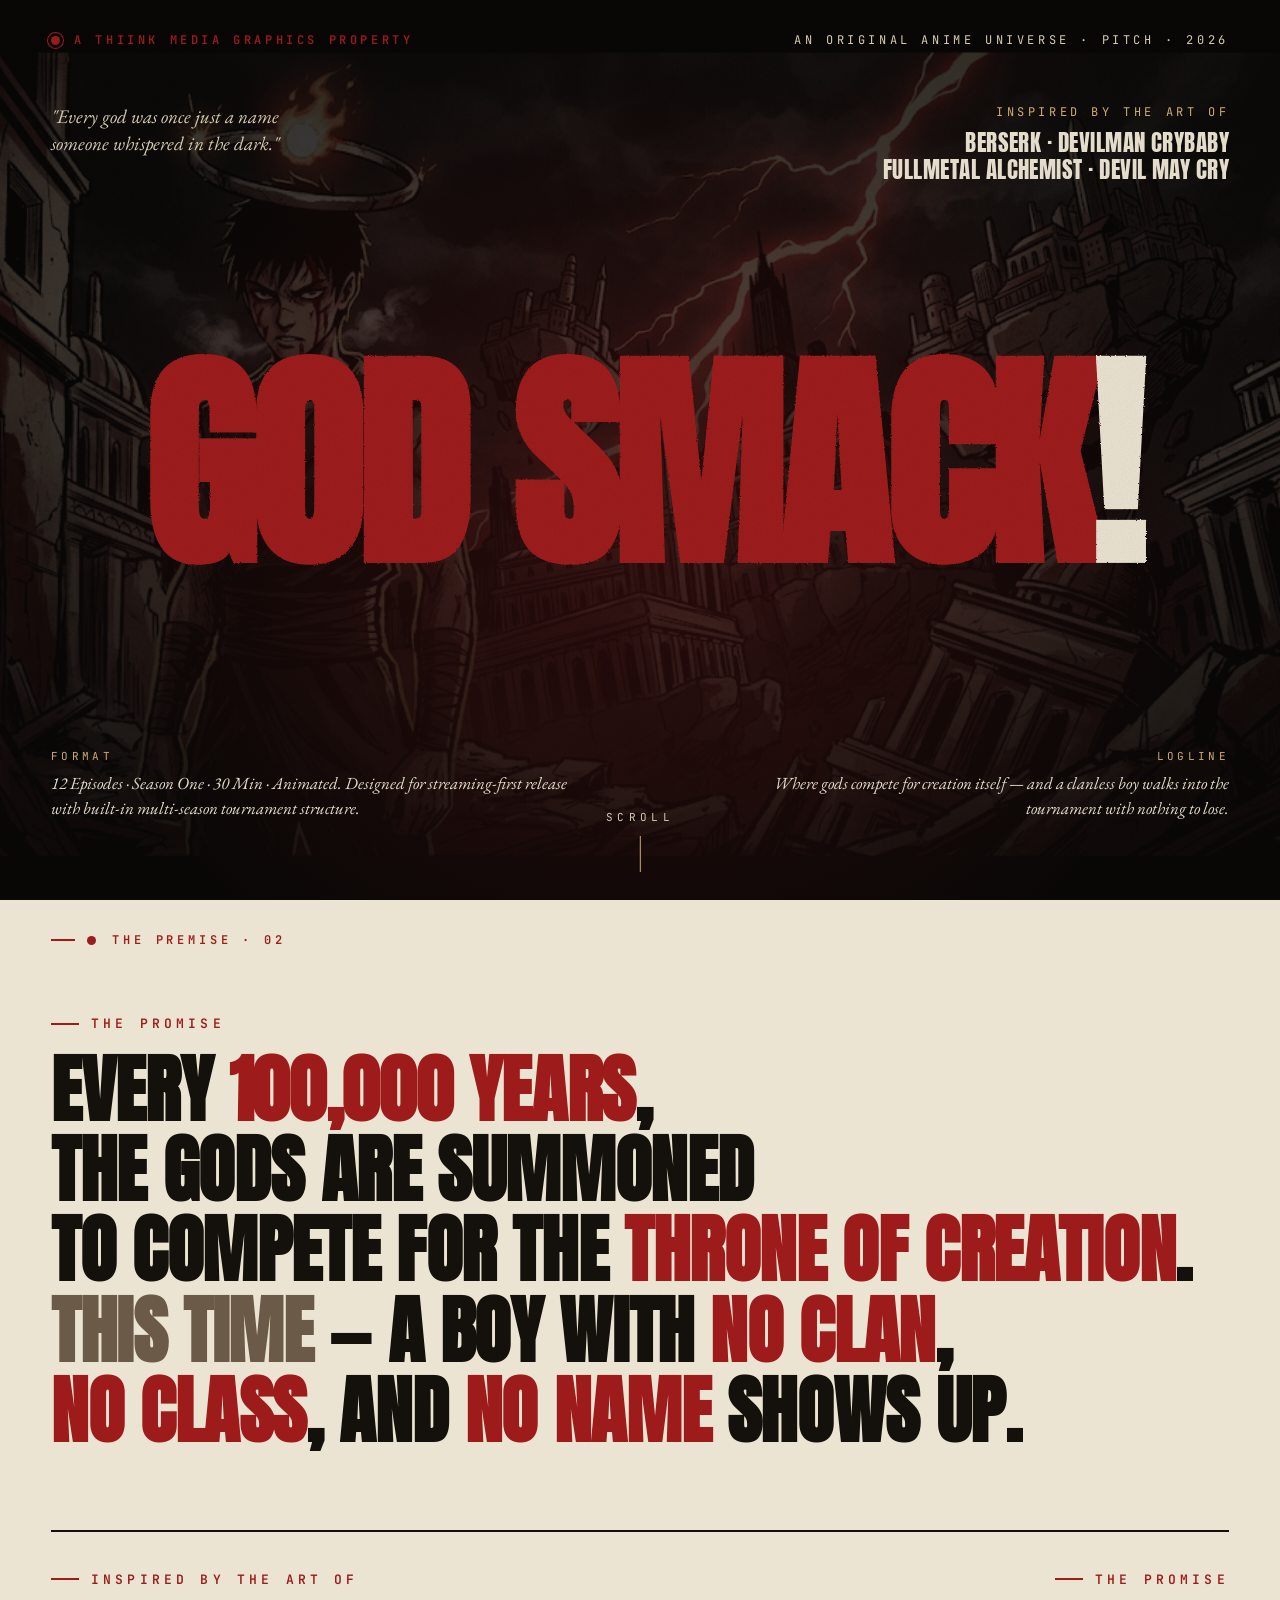
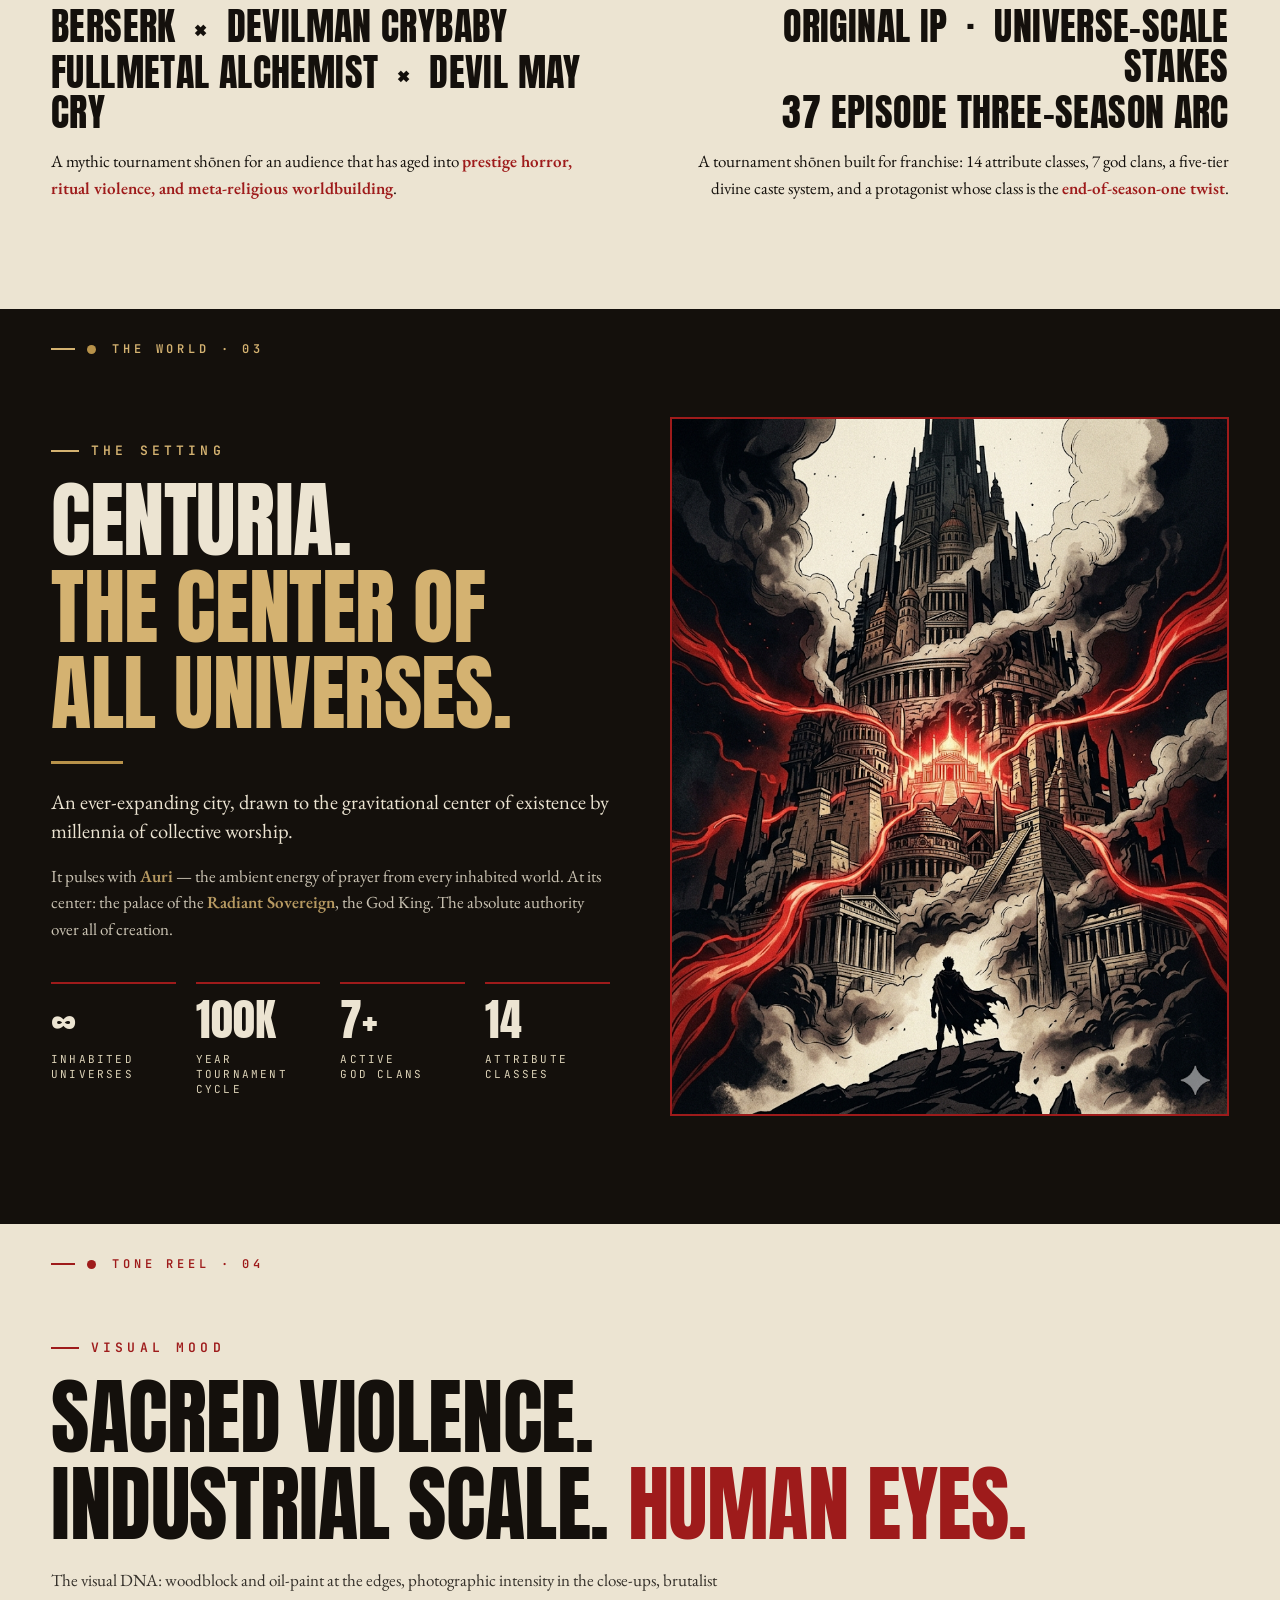
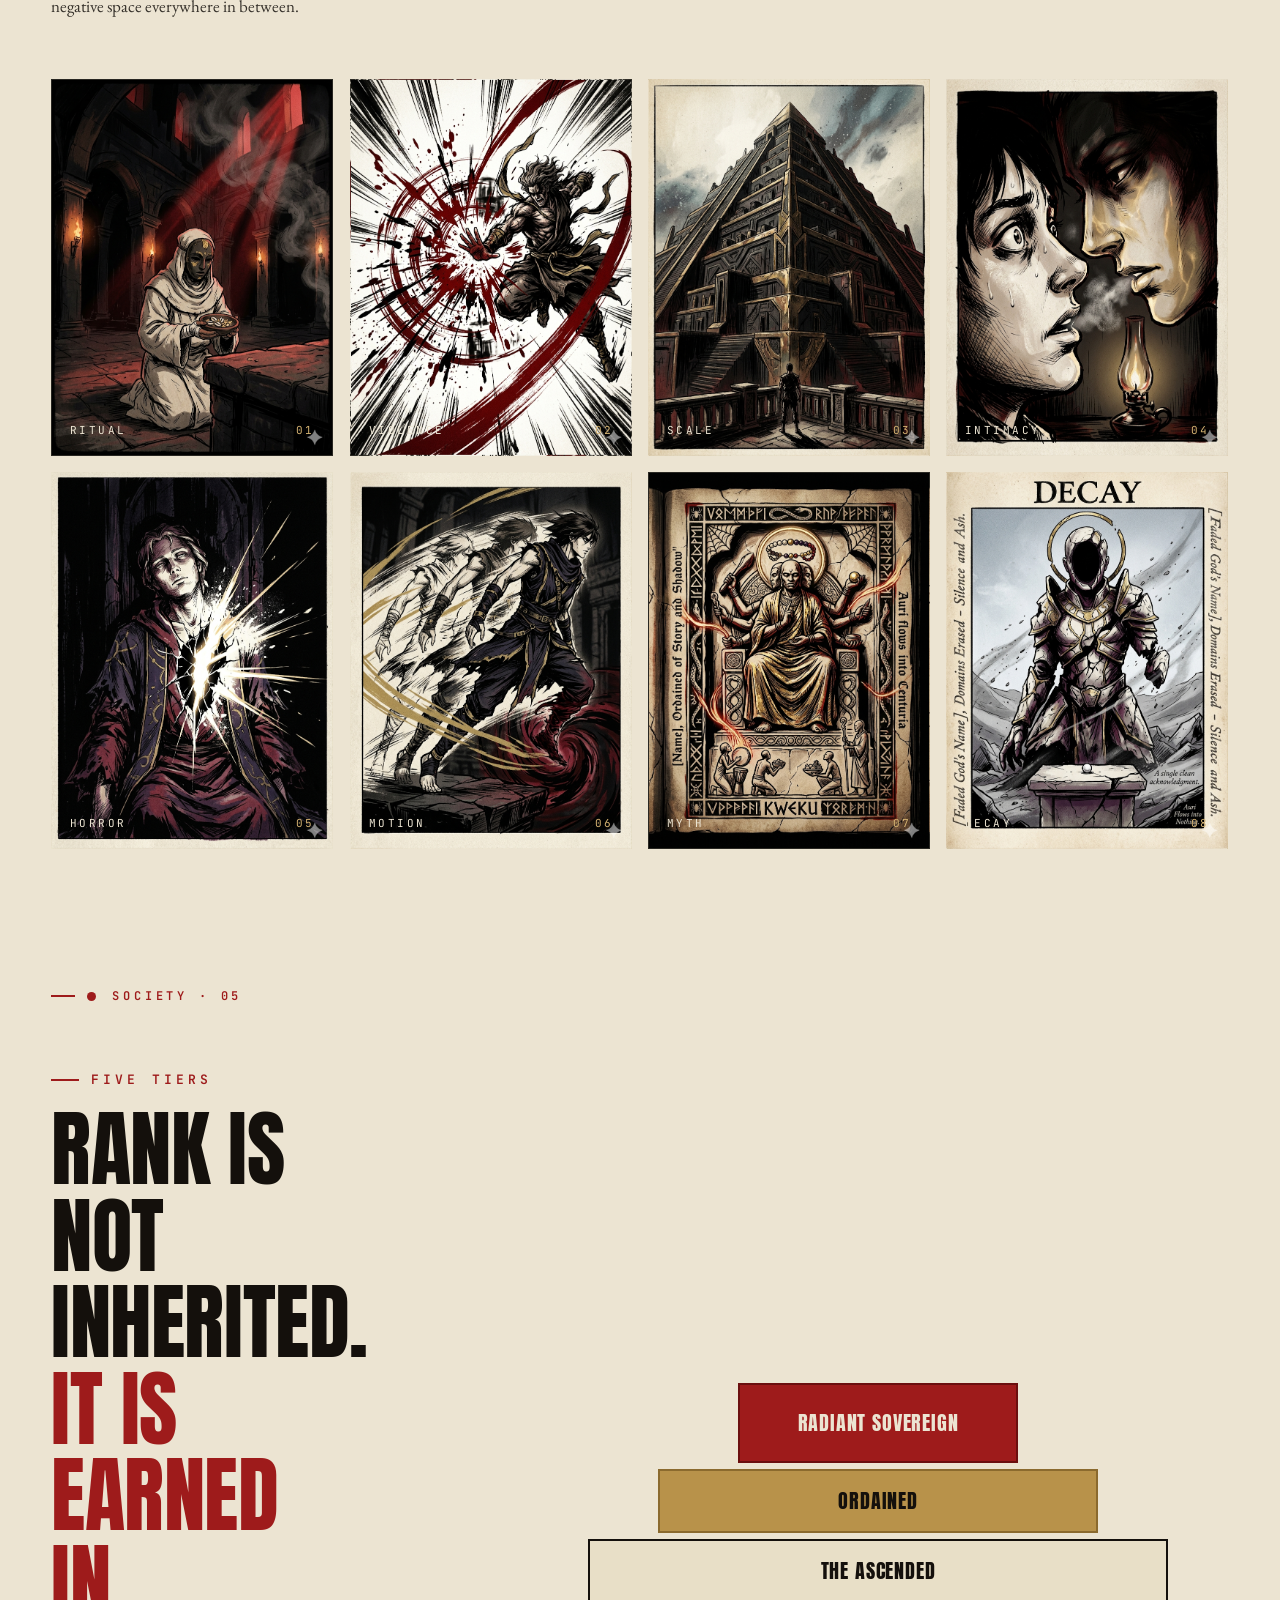
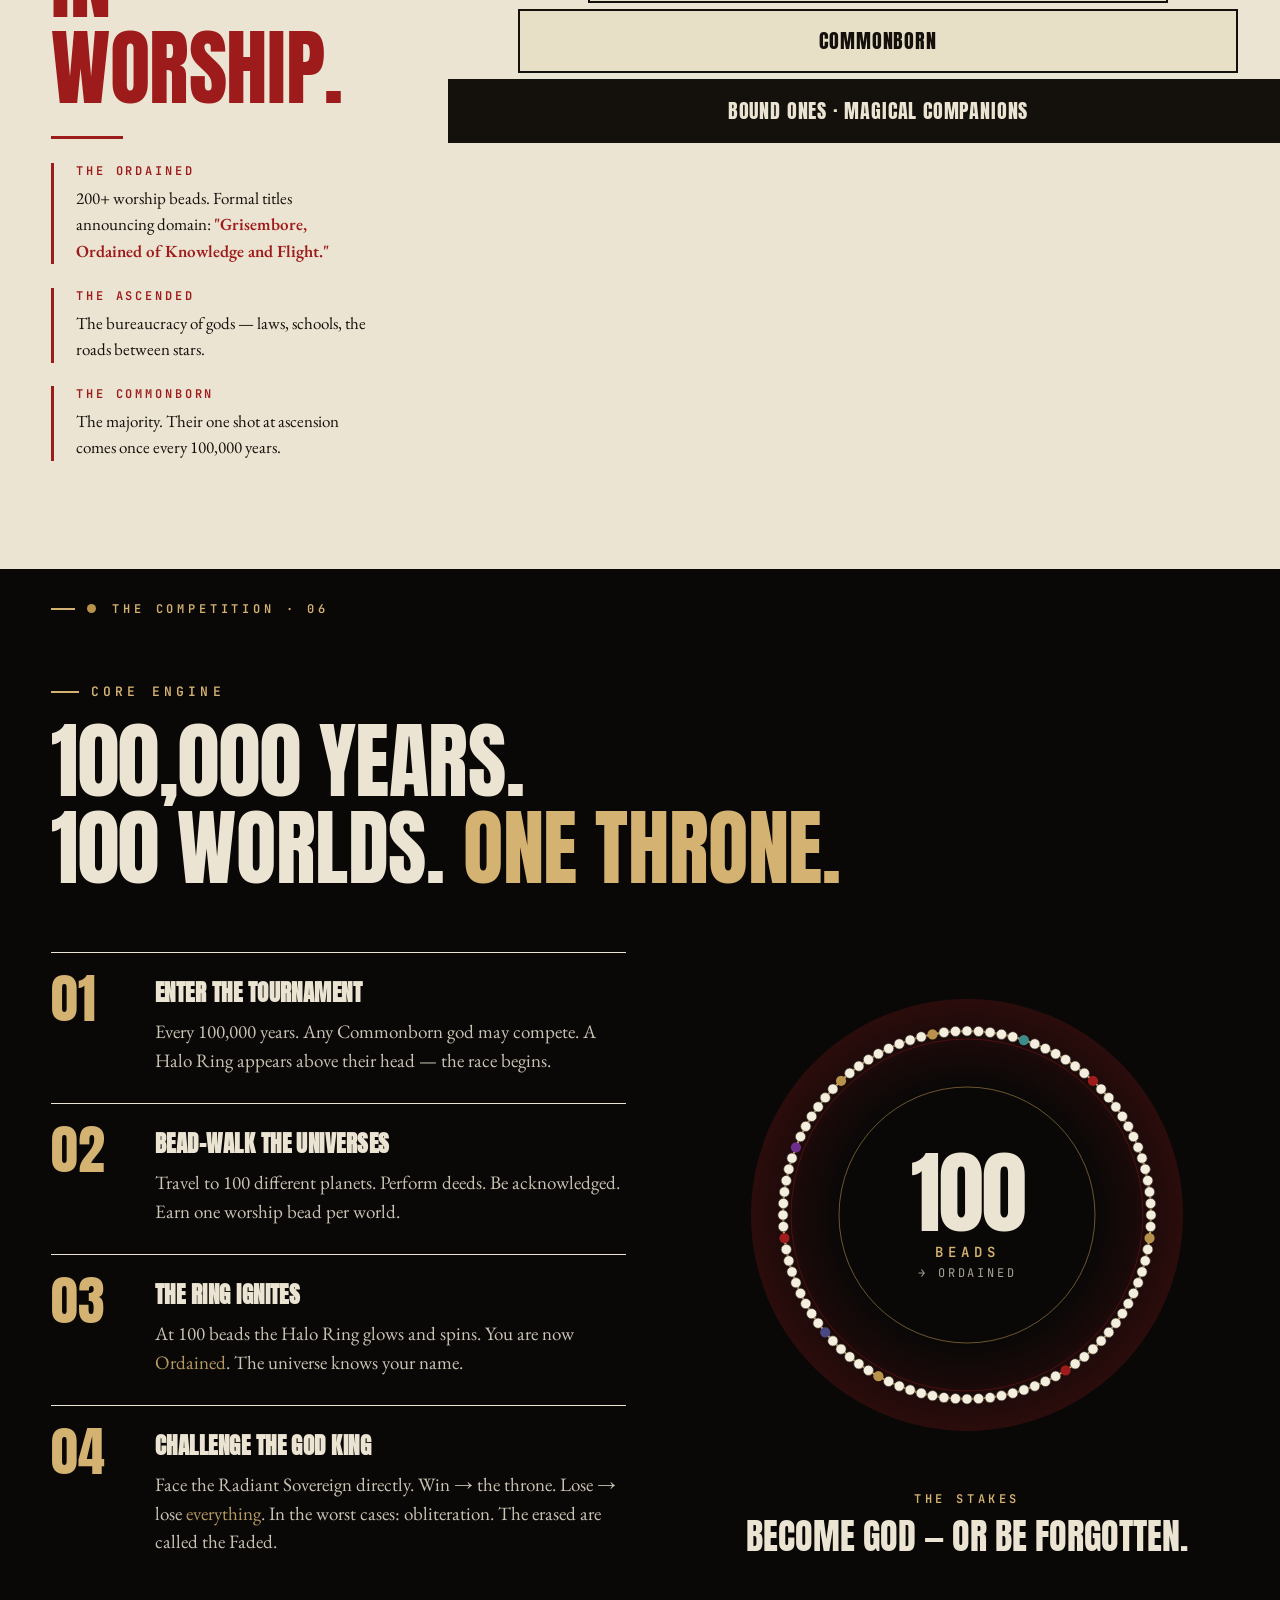
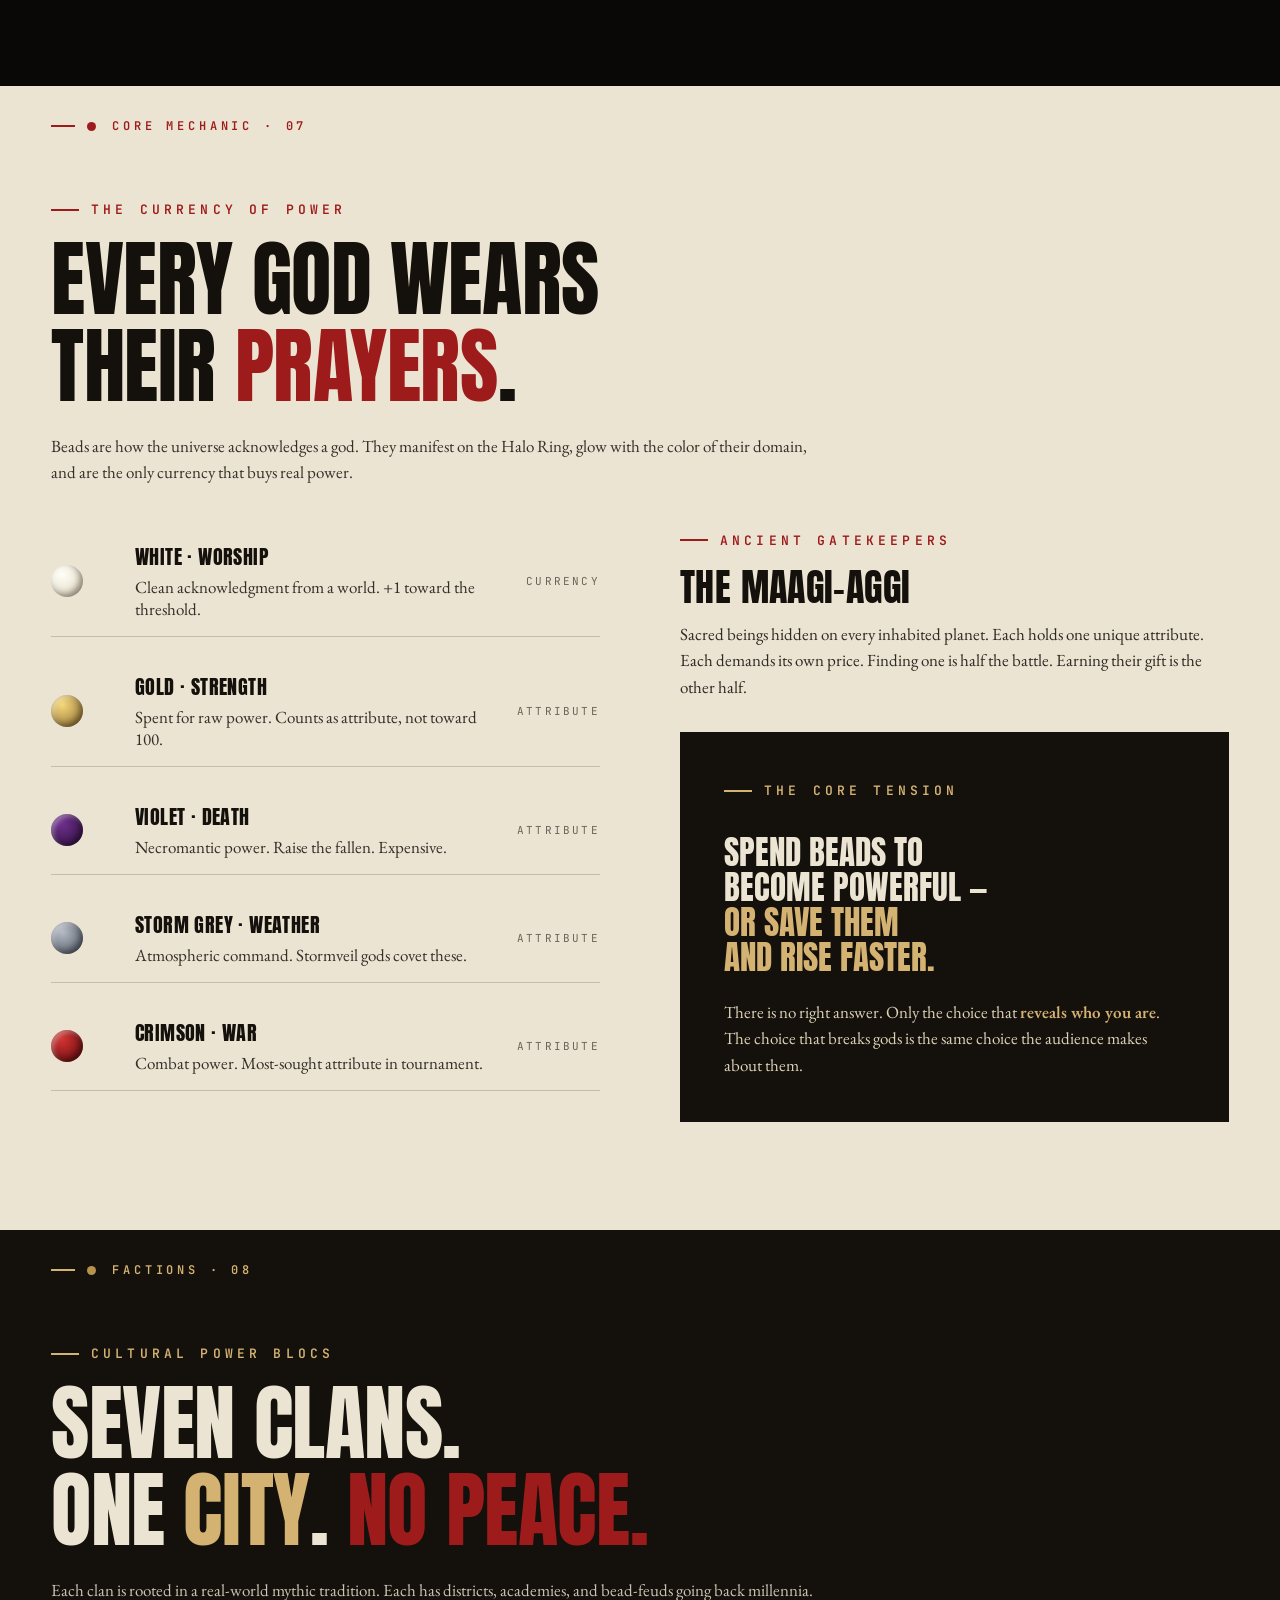
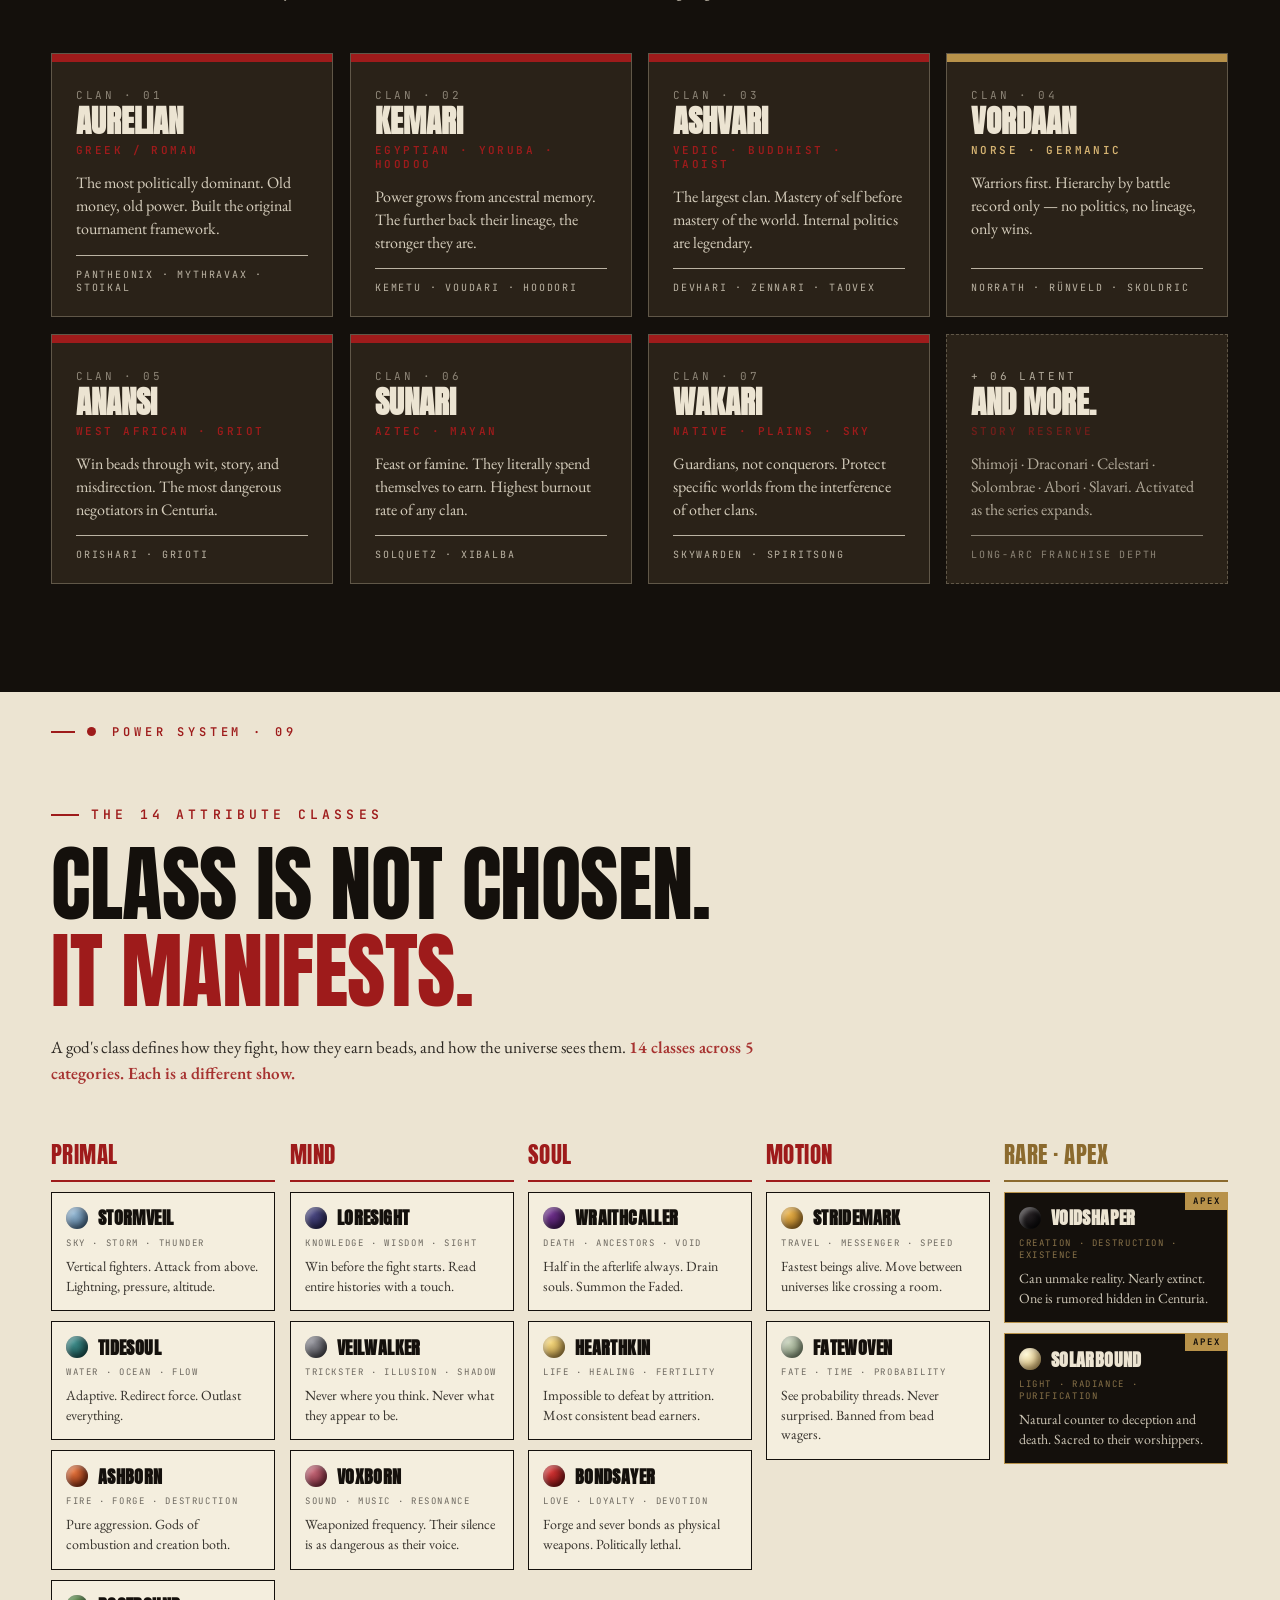
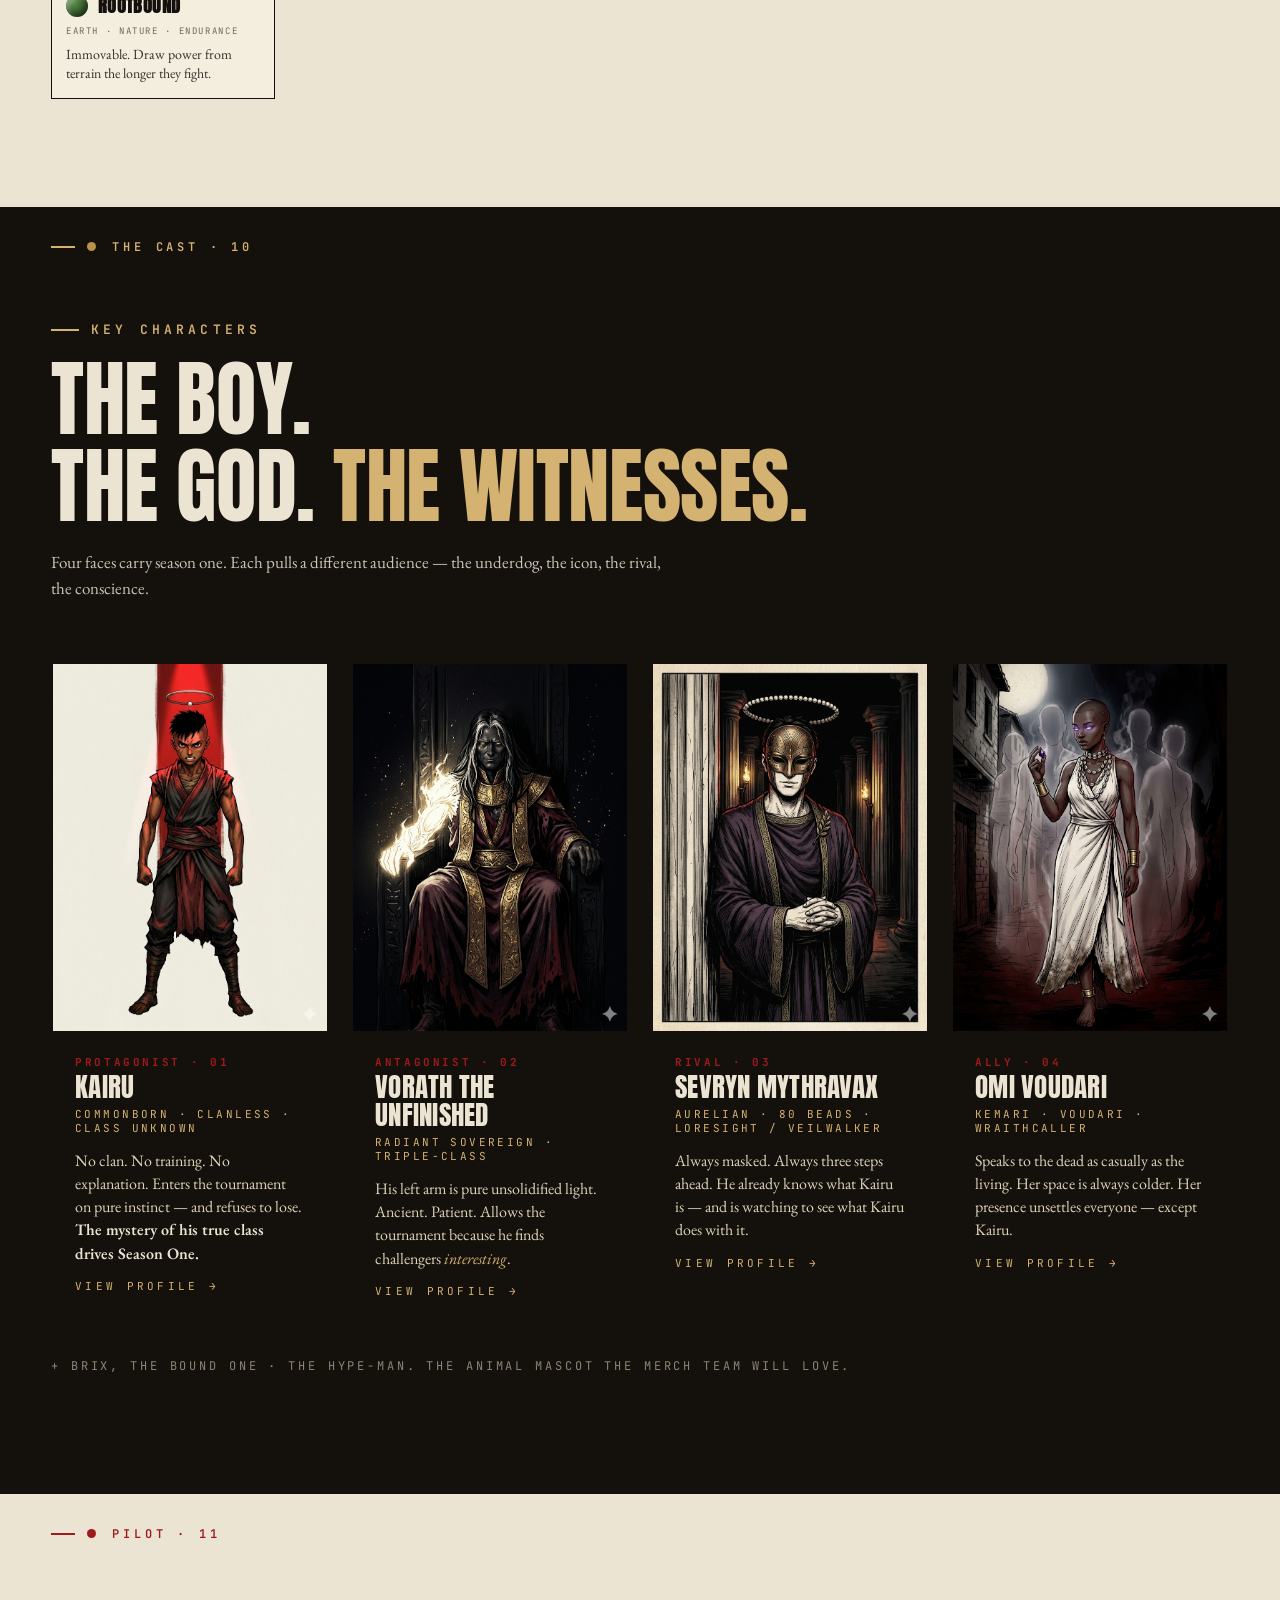
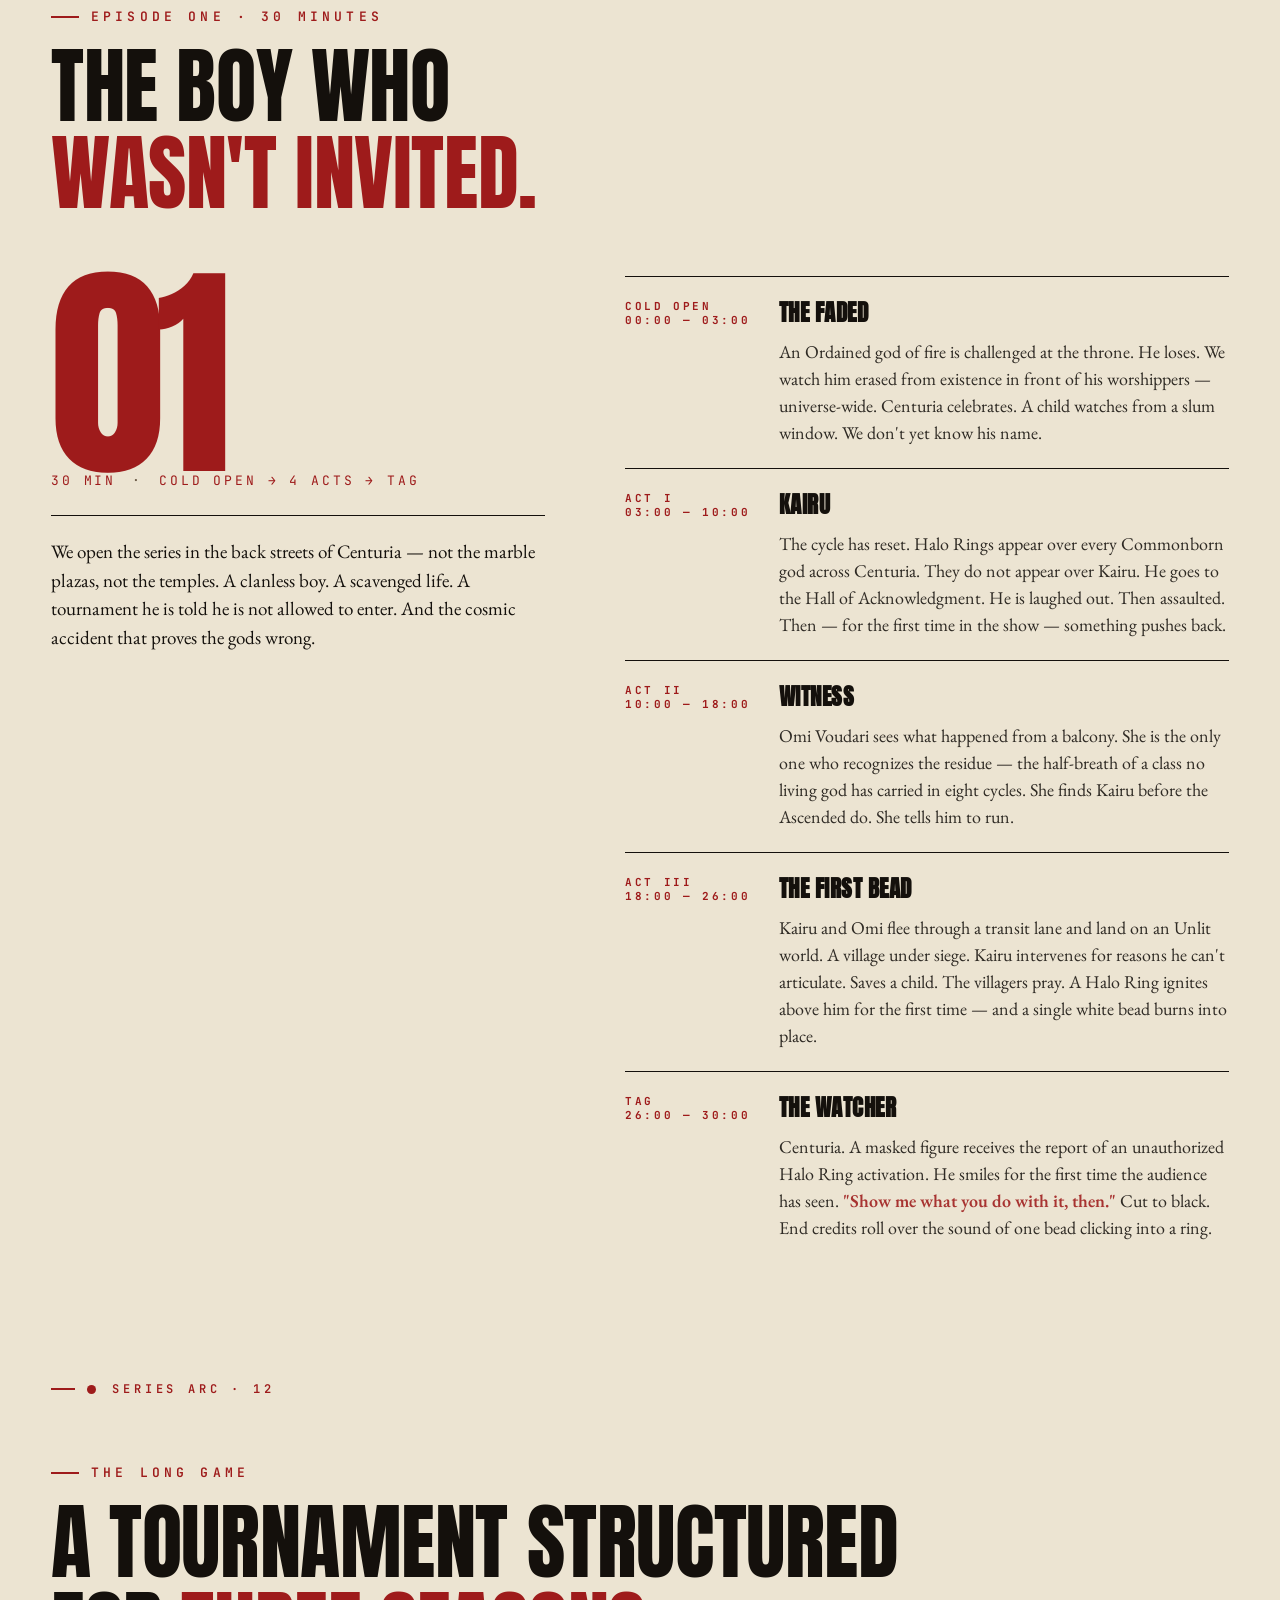
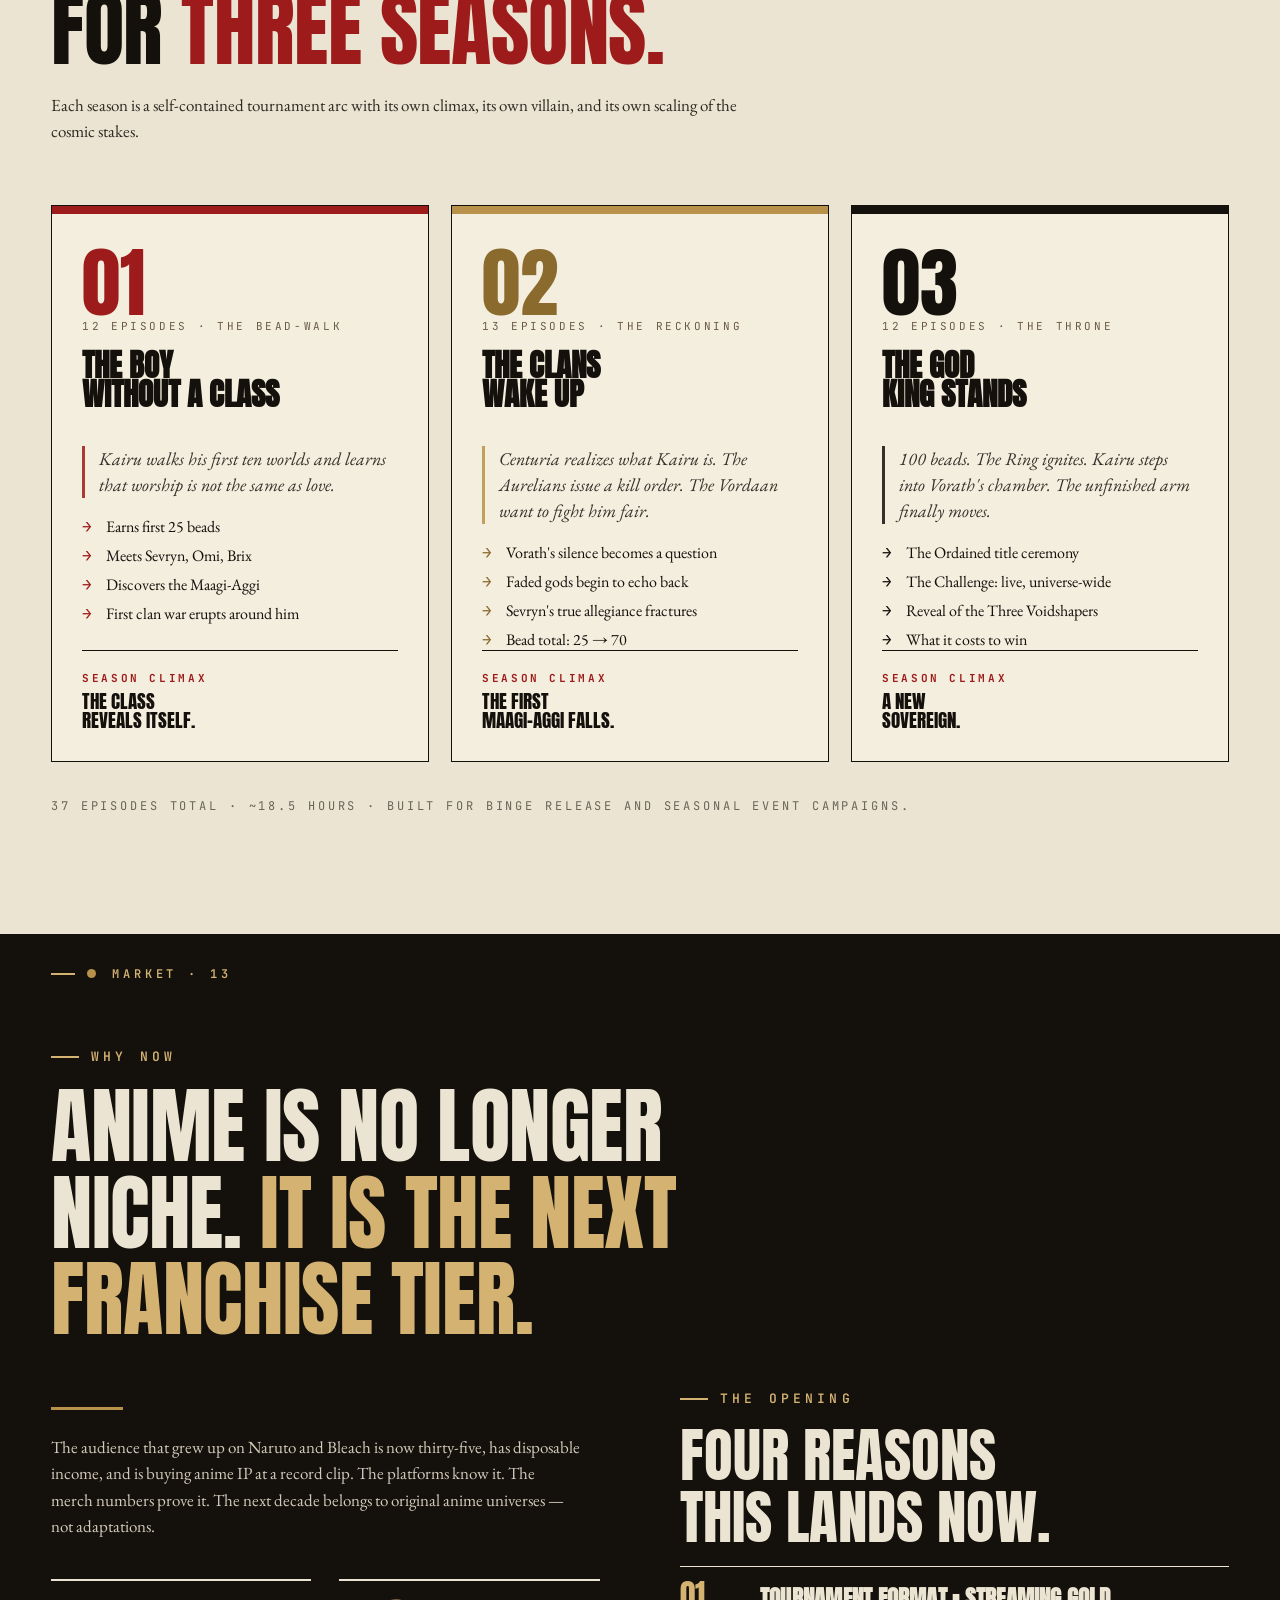
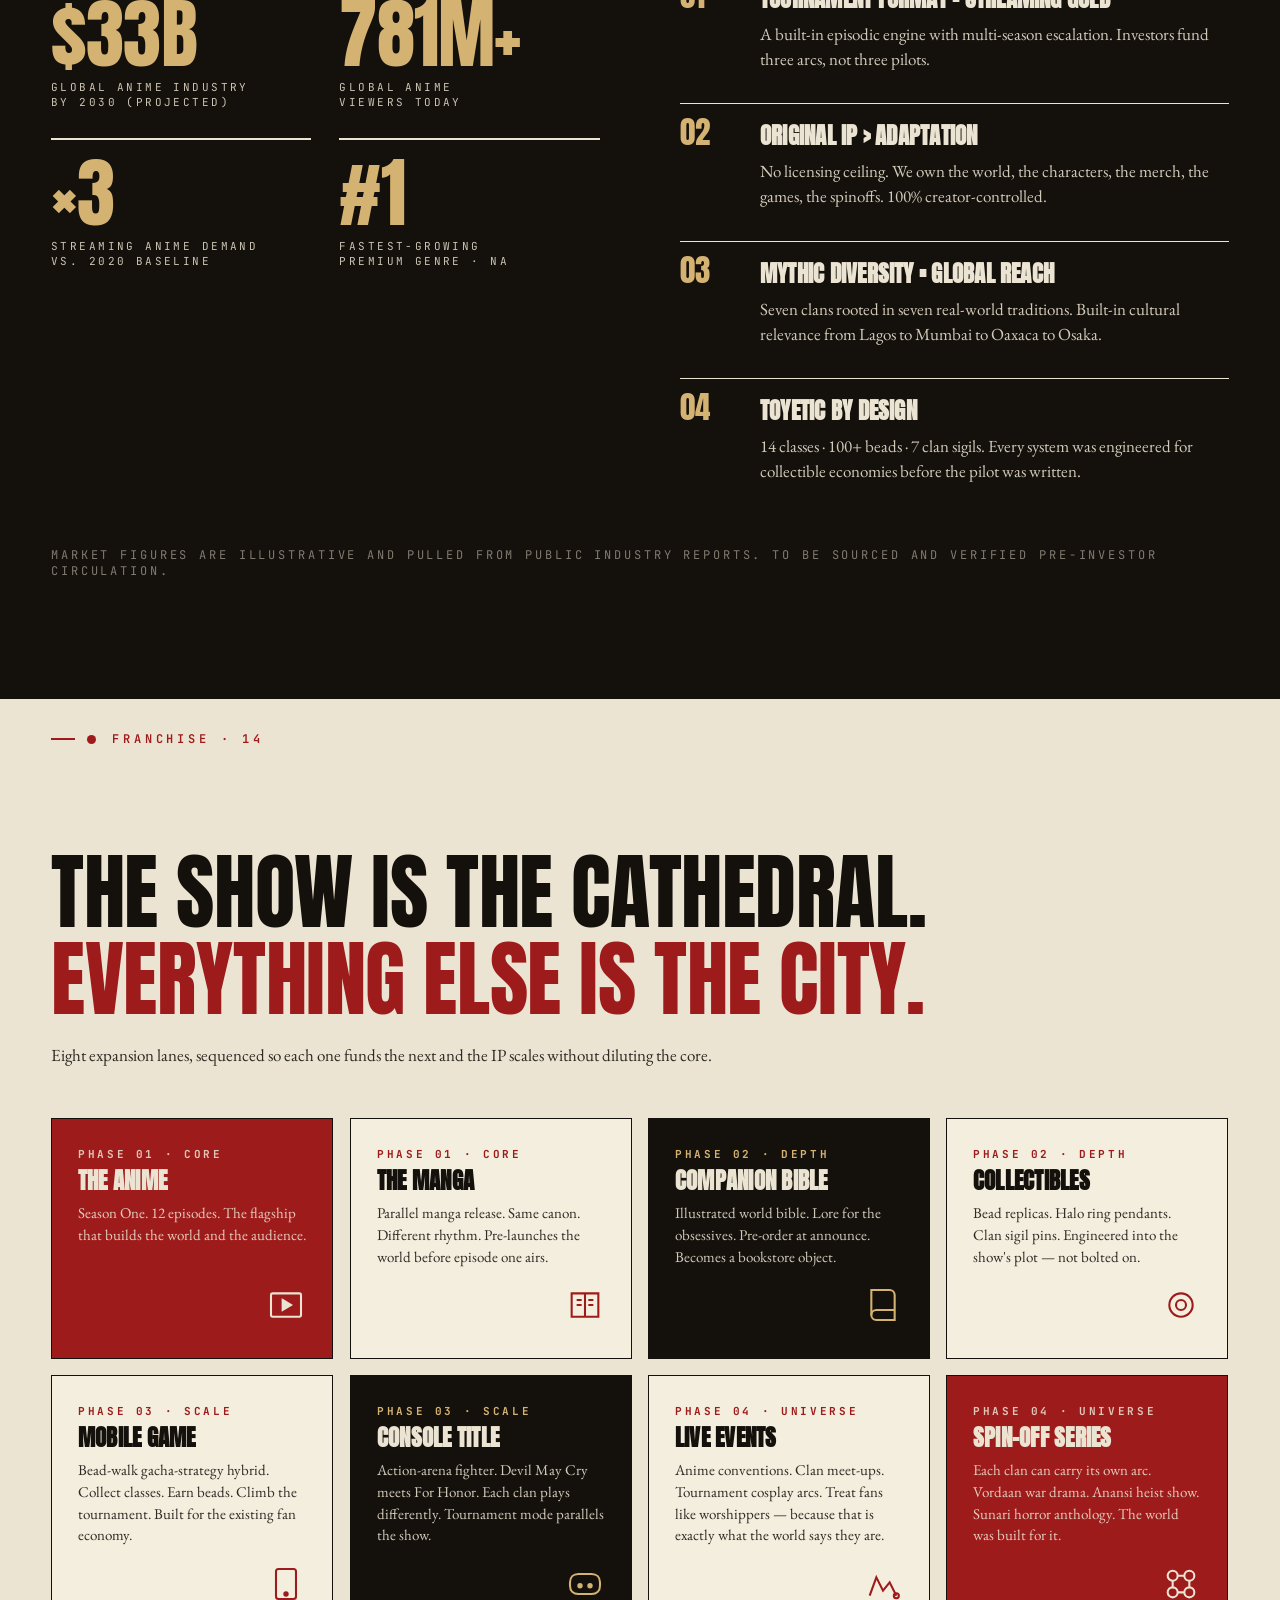
==== commit 5da816c1: "Update contact email to team@thiinkmediagraphics.com. Replace old hello@ address in footer mailto li" ====
--- a/index.html
+++ b/index.html
@@ -567,7 +567,7 @@
     </div>
 
     <nav class="footer-actions reveal" style="--delay:440ms;" aria-label="Footer">
-      <a class="footer-contact" href="mailto:hello@thiinkmediagraphics.com">Contact Us</a>
+      <a class="footer-contact" href="mailto:team@thiinkmediagraphics.com">Contact Us</a>
       <a class="footer-contact" href="https://www.thiinkmediagraphics.com/" target="_blank" rel="noopener noreferrer">Visit Website</a>
     </nav>
 
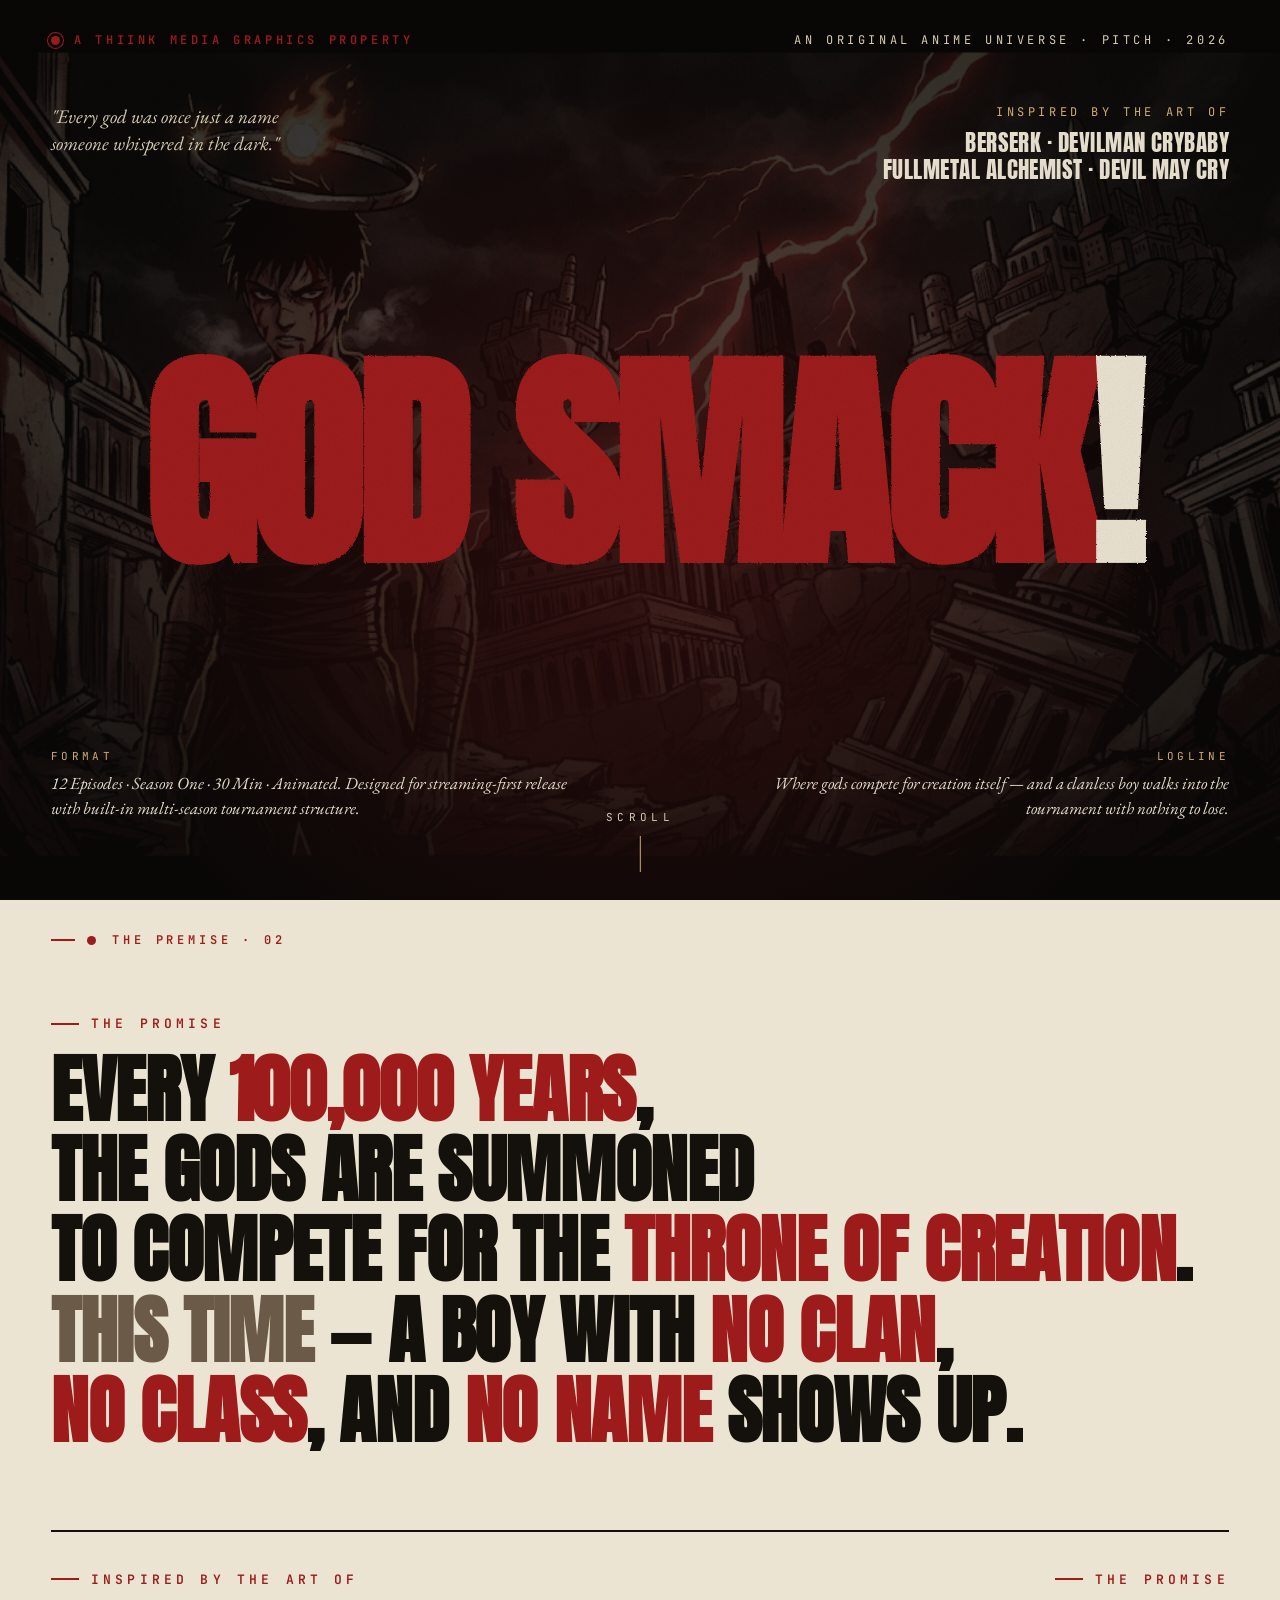
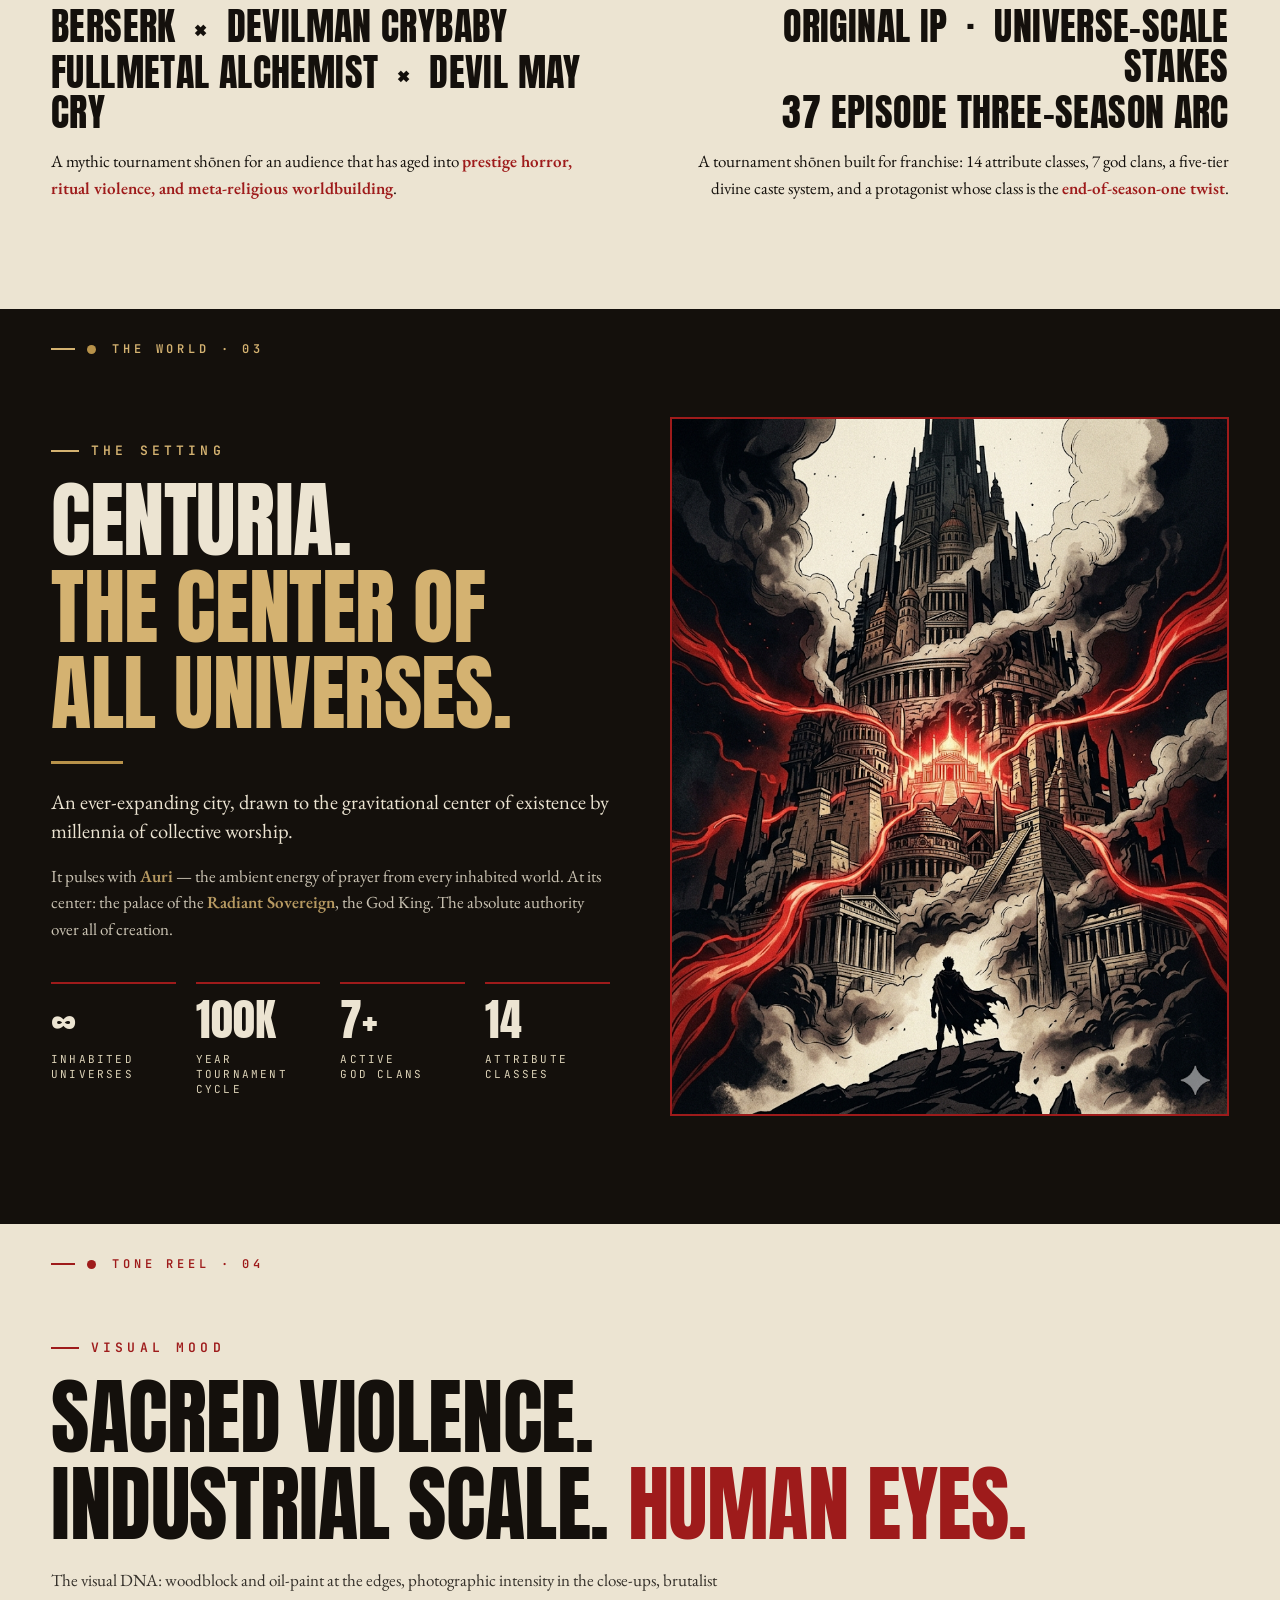
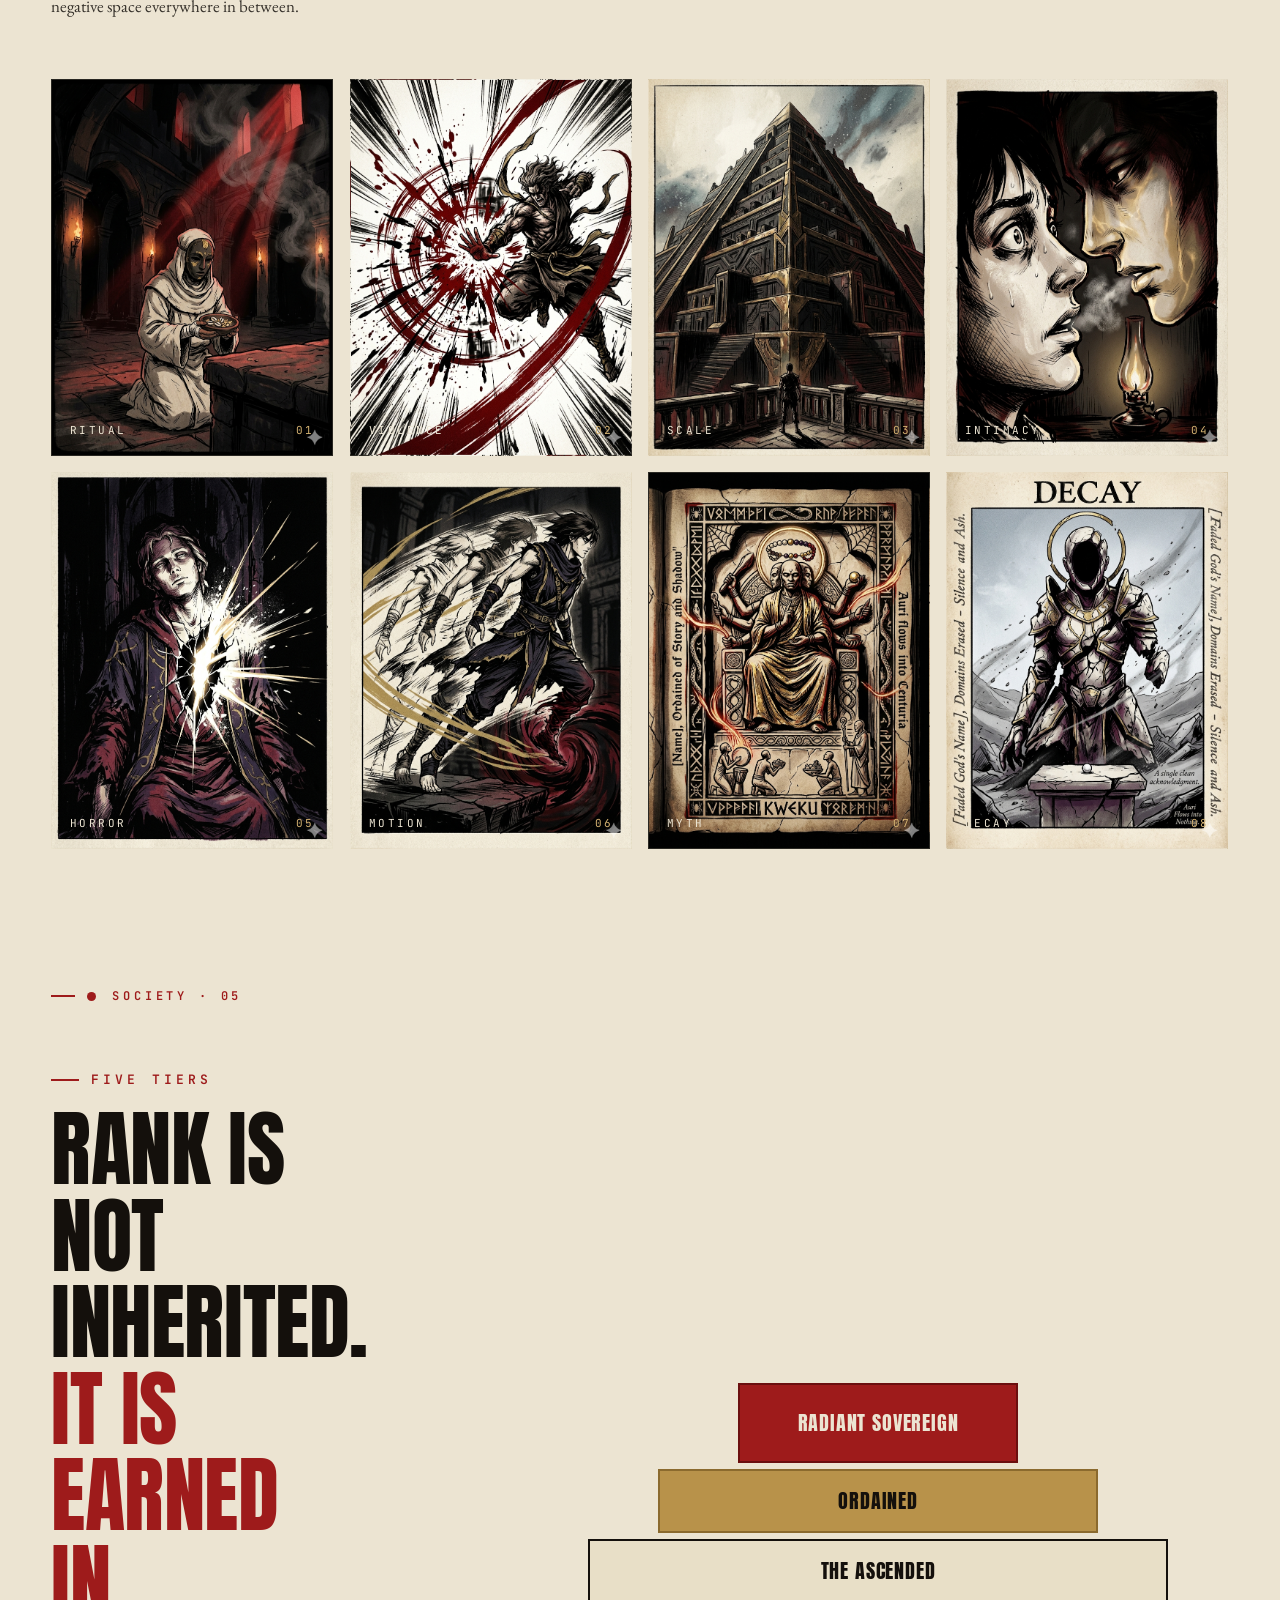
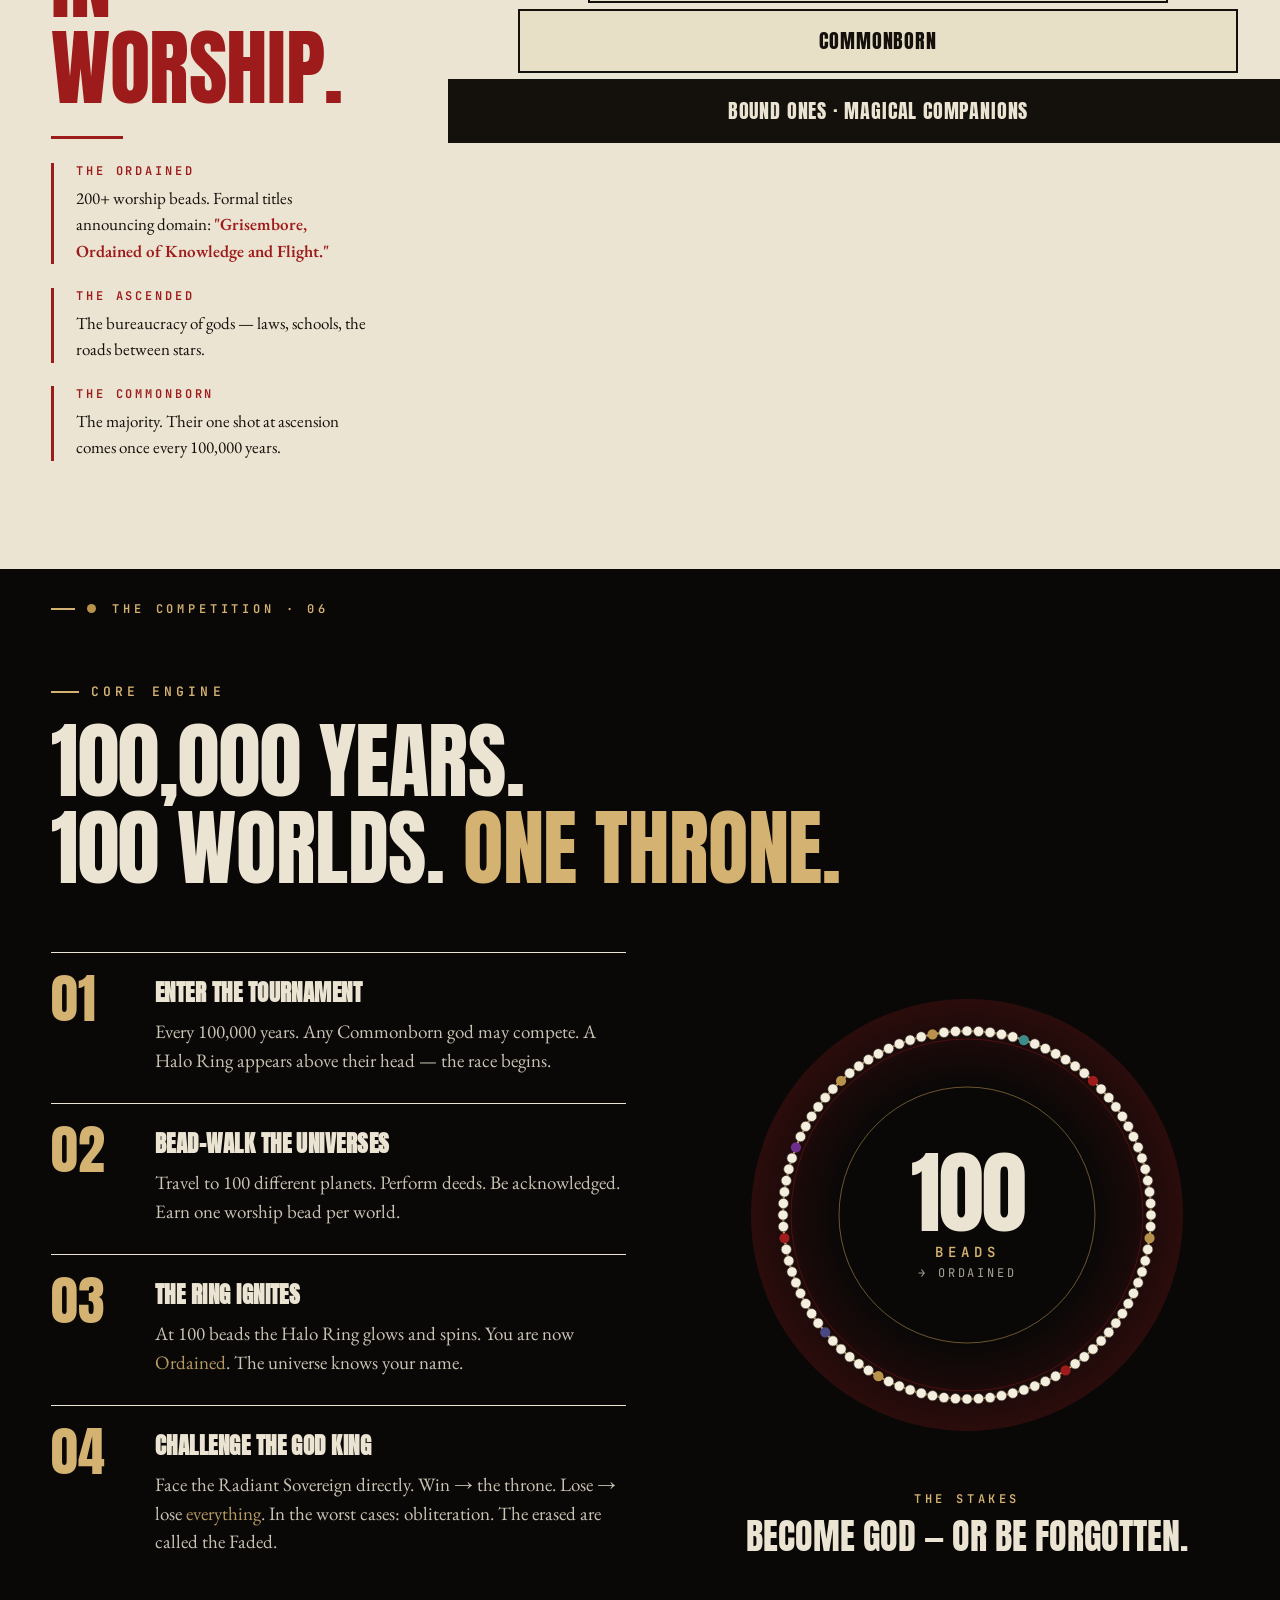
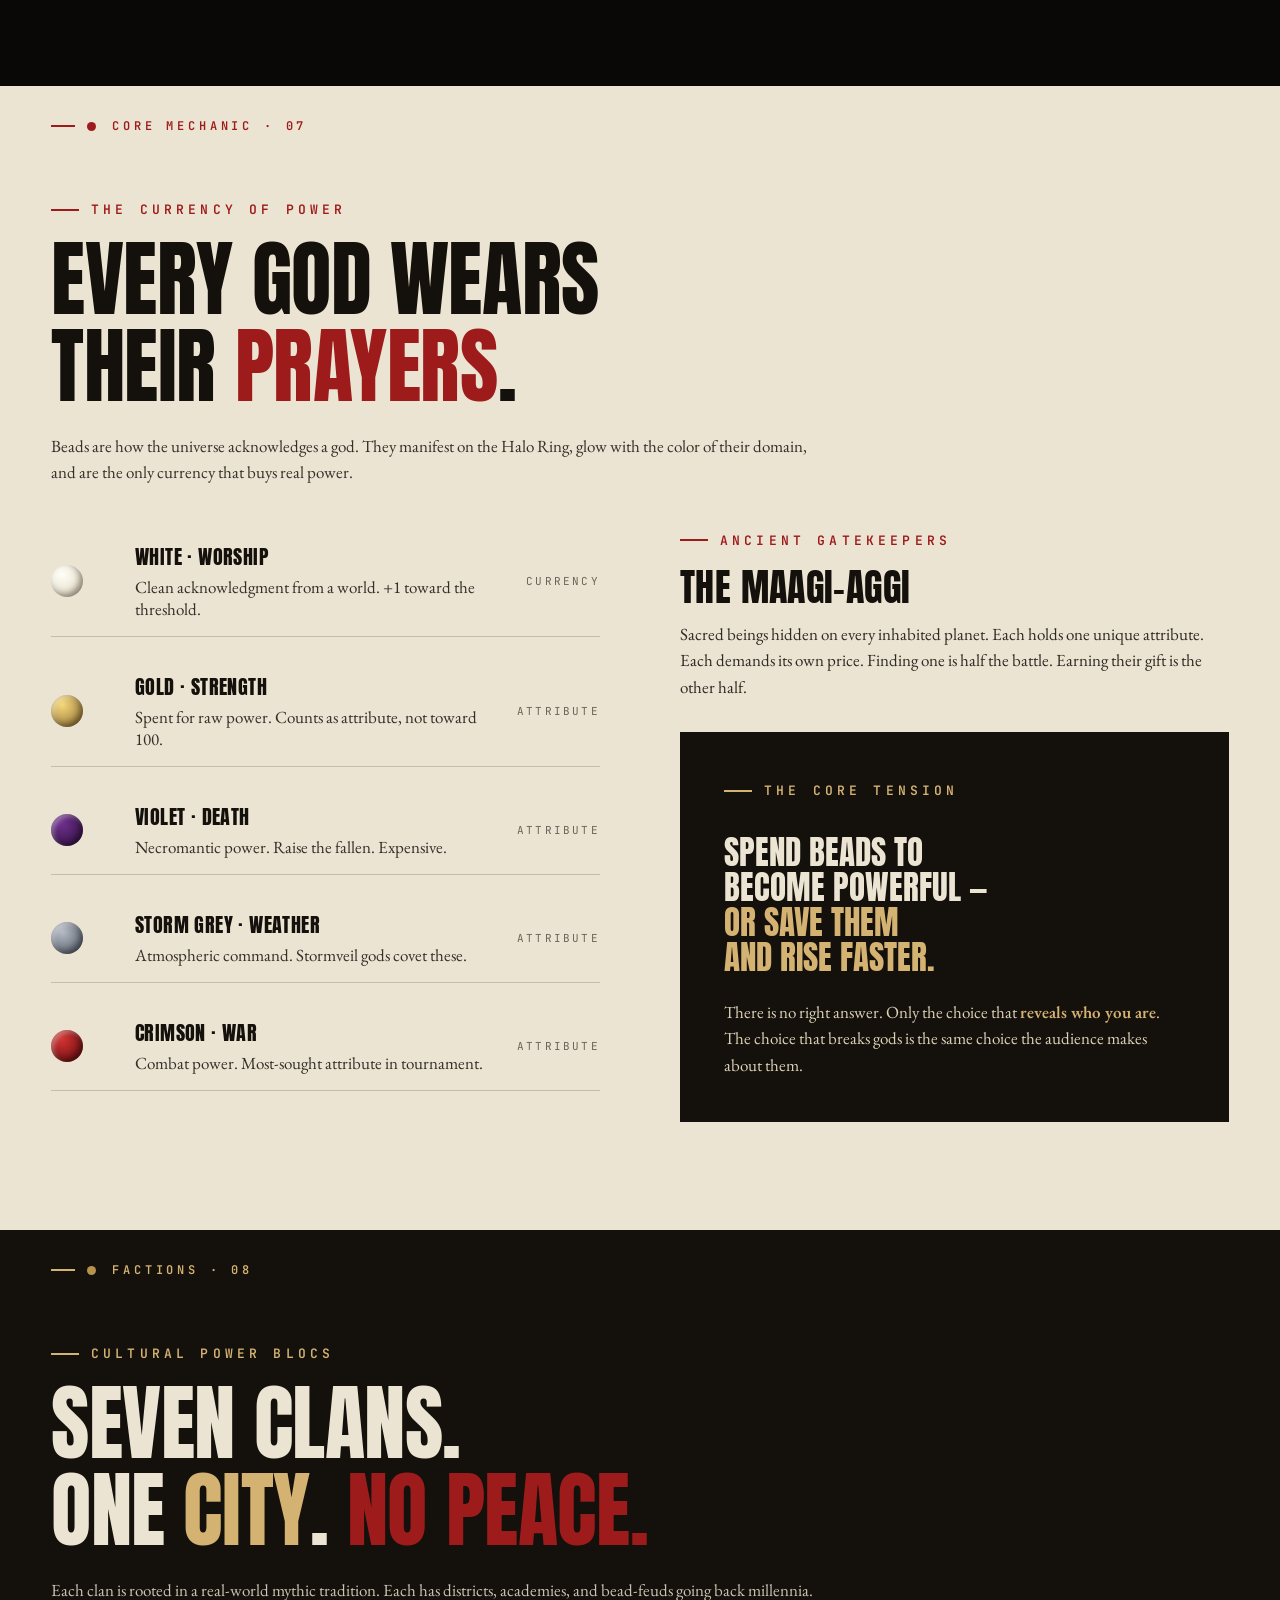
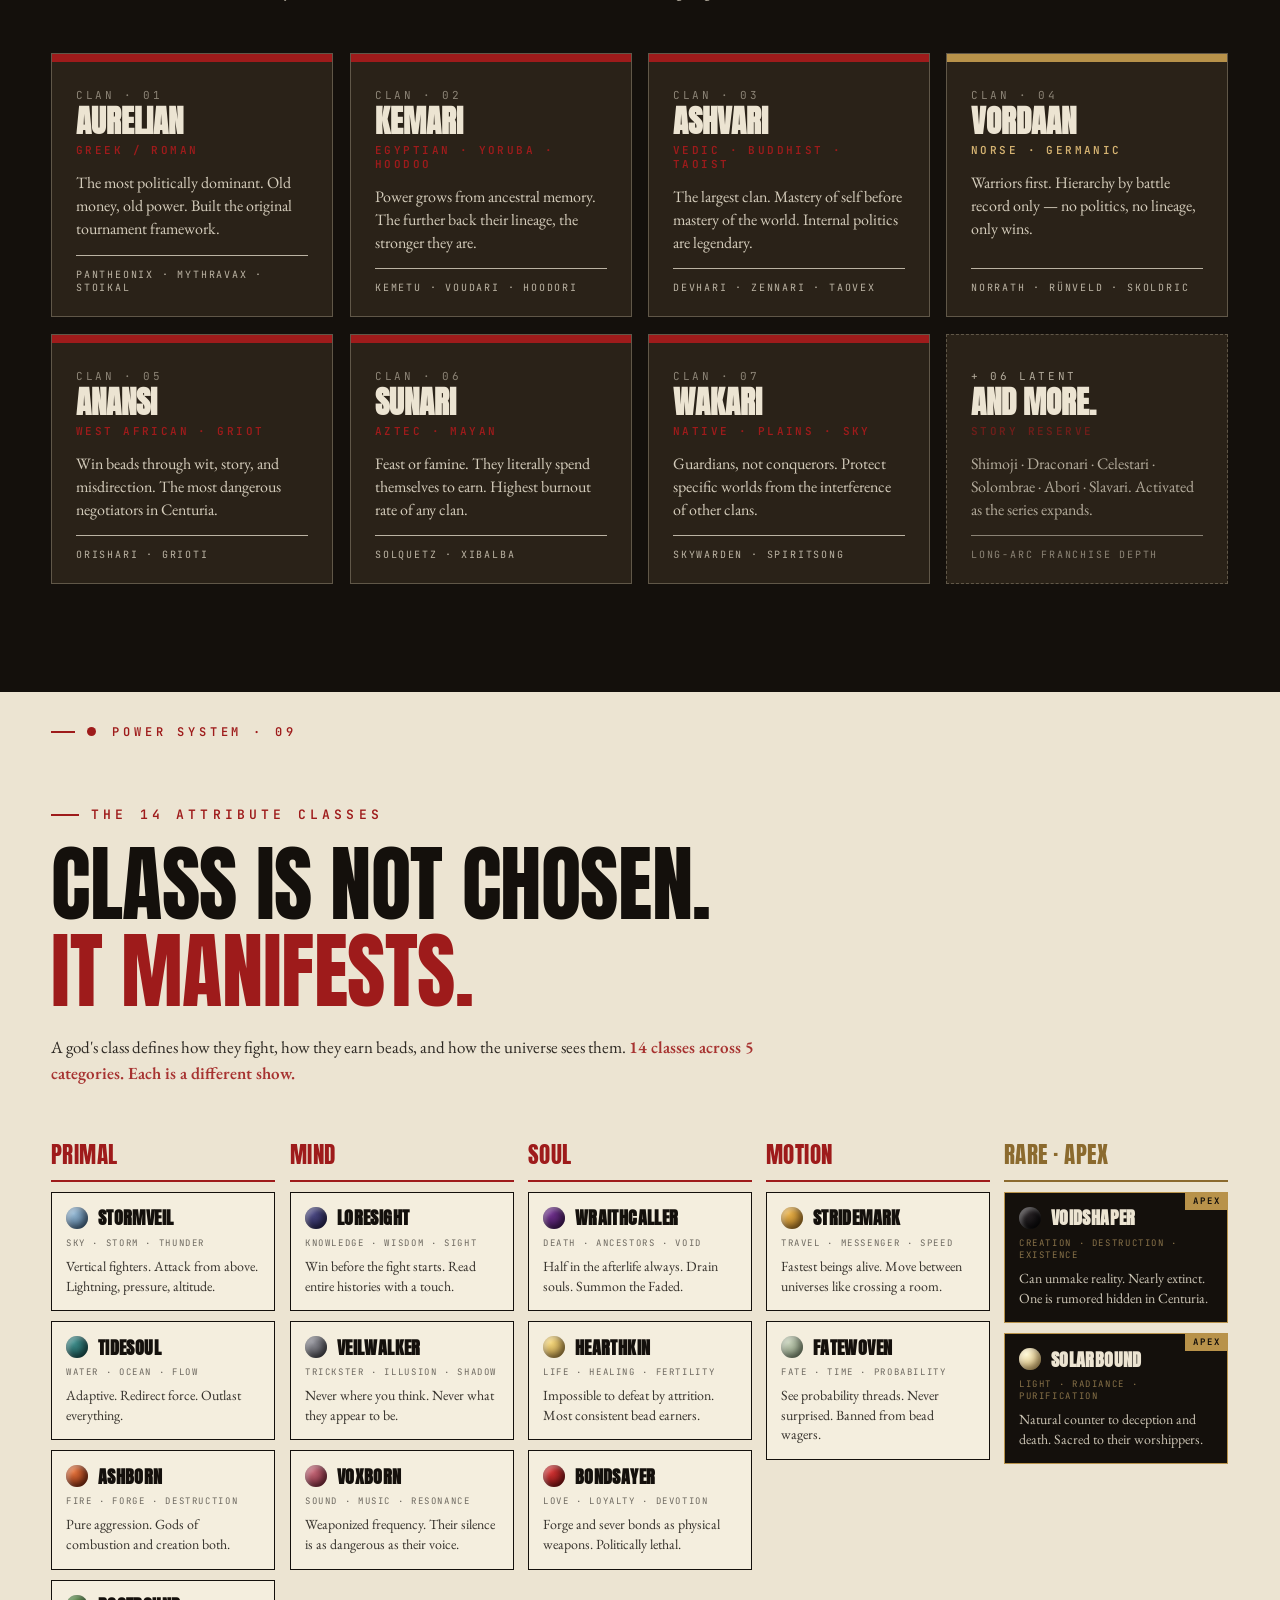
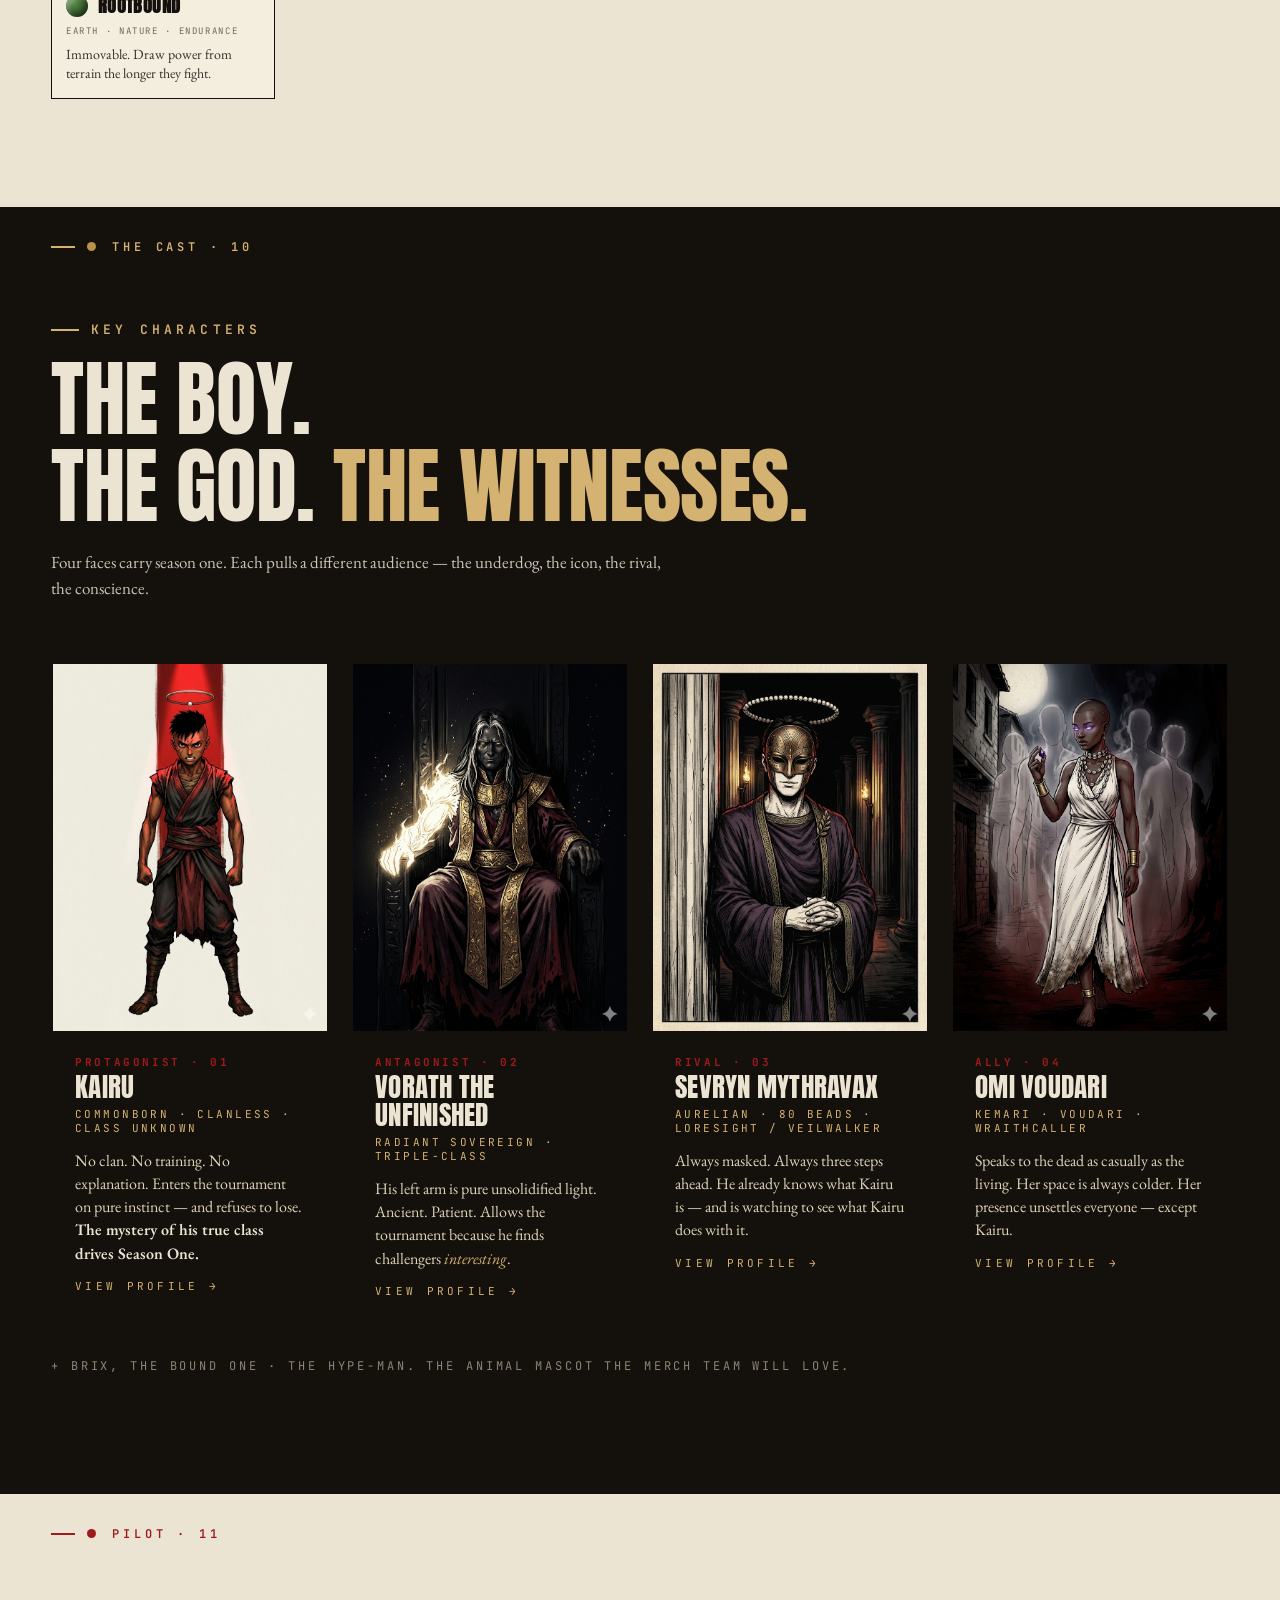
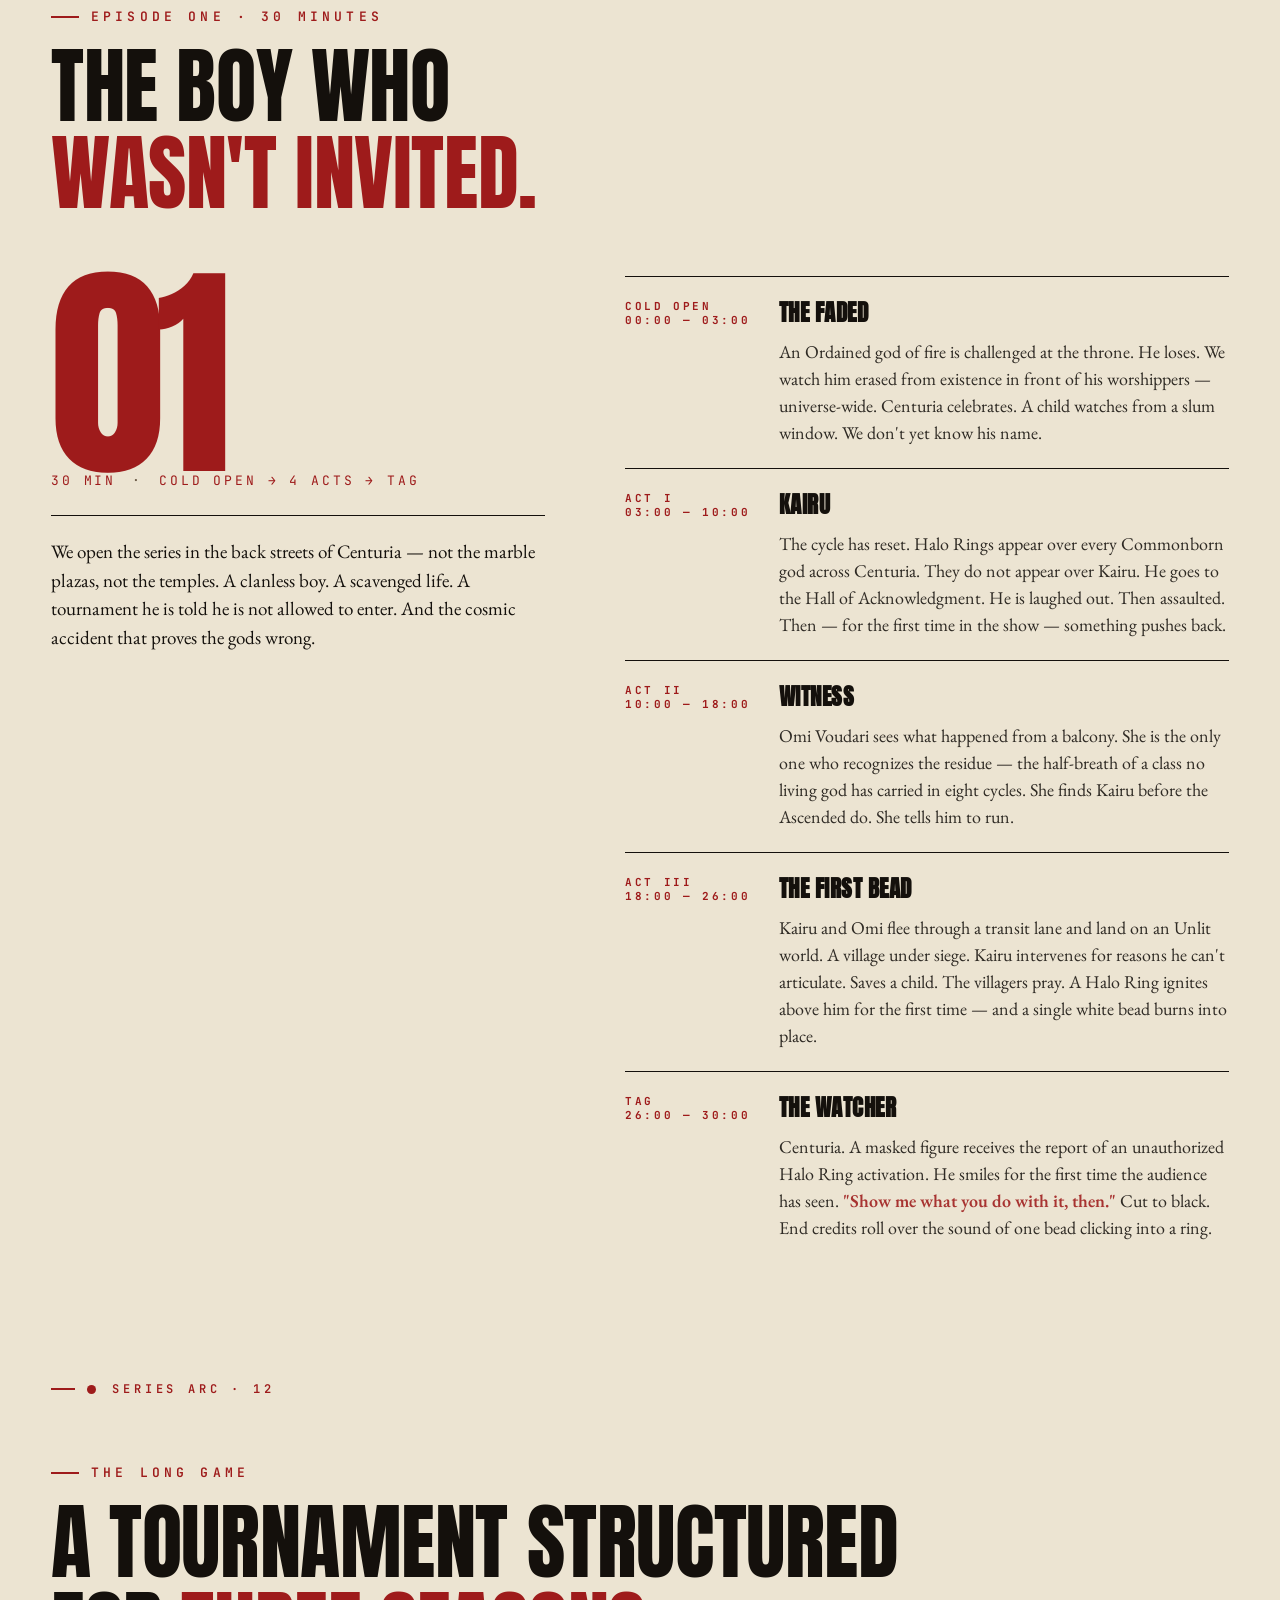
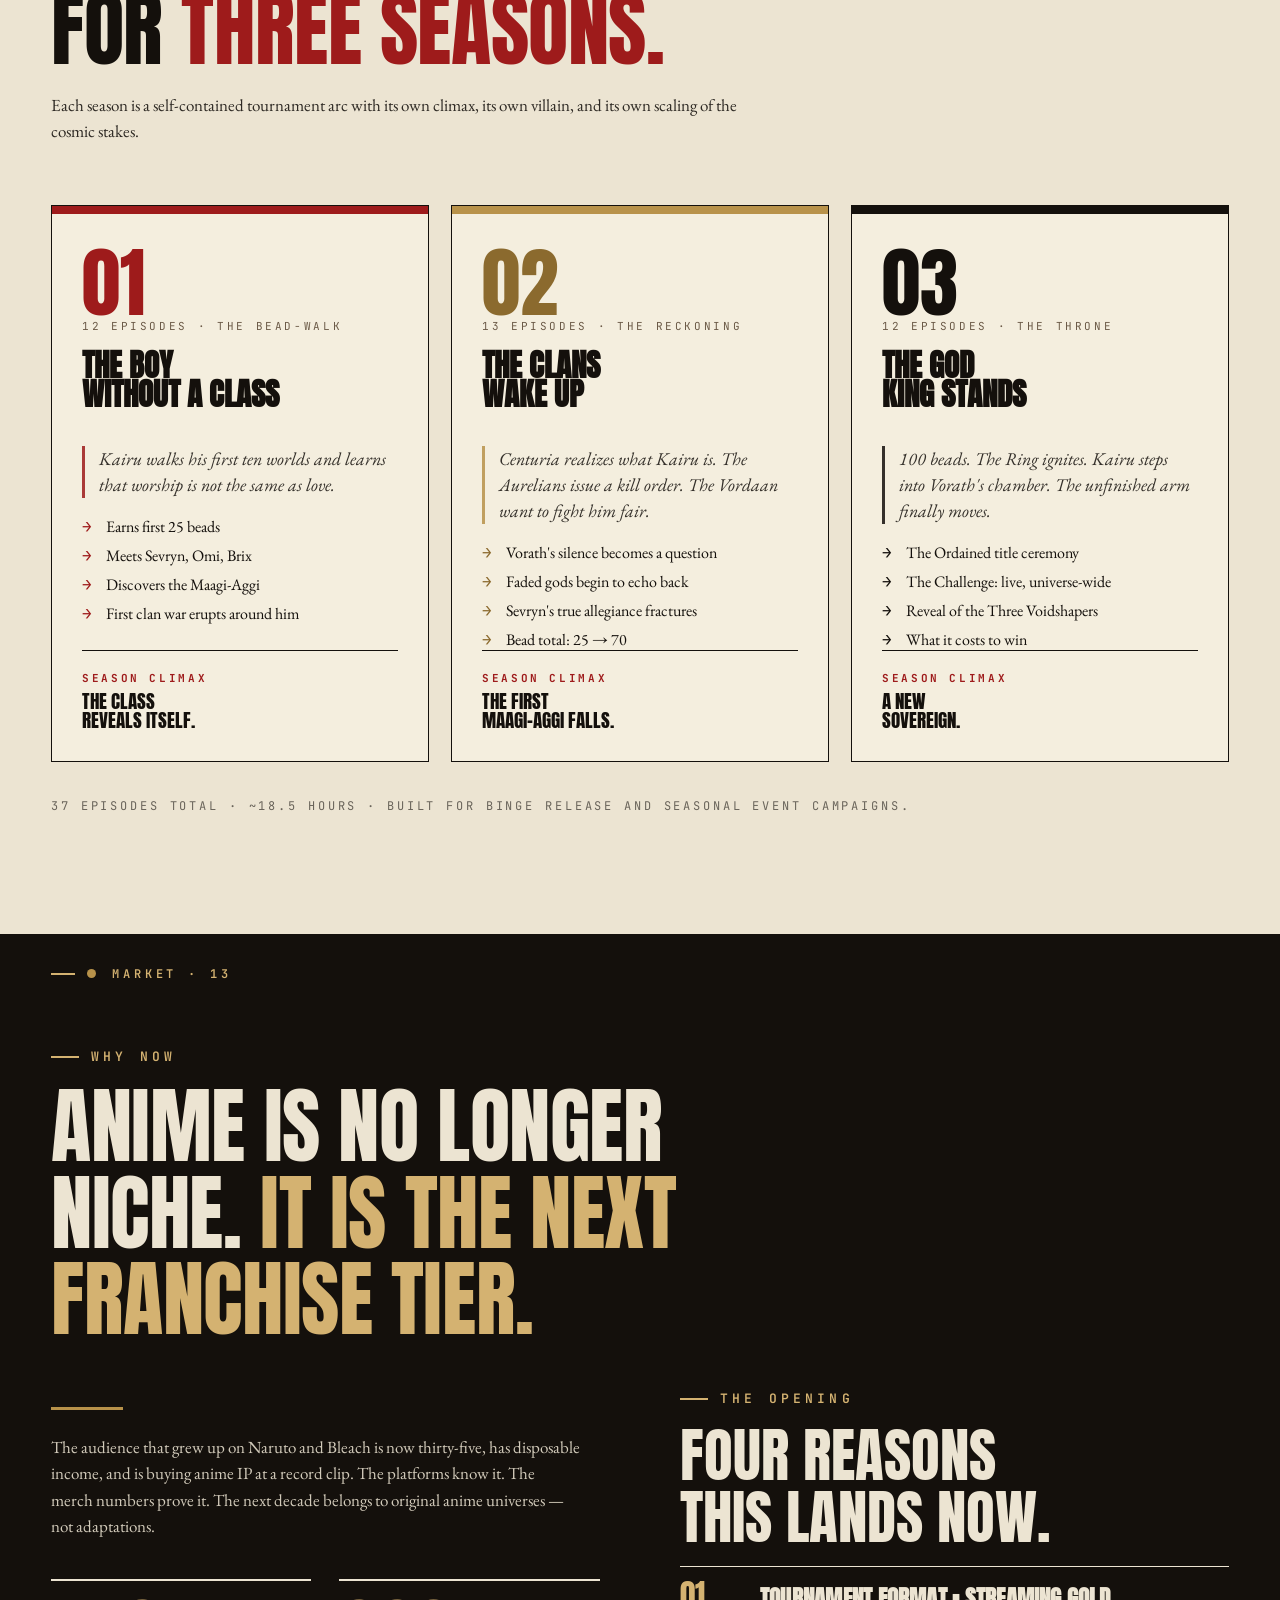
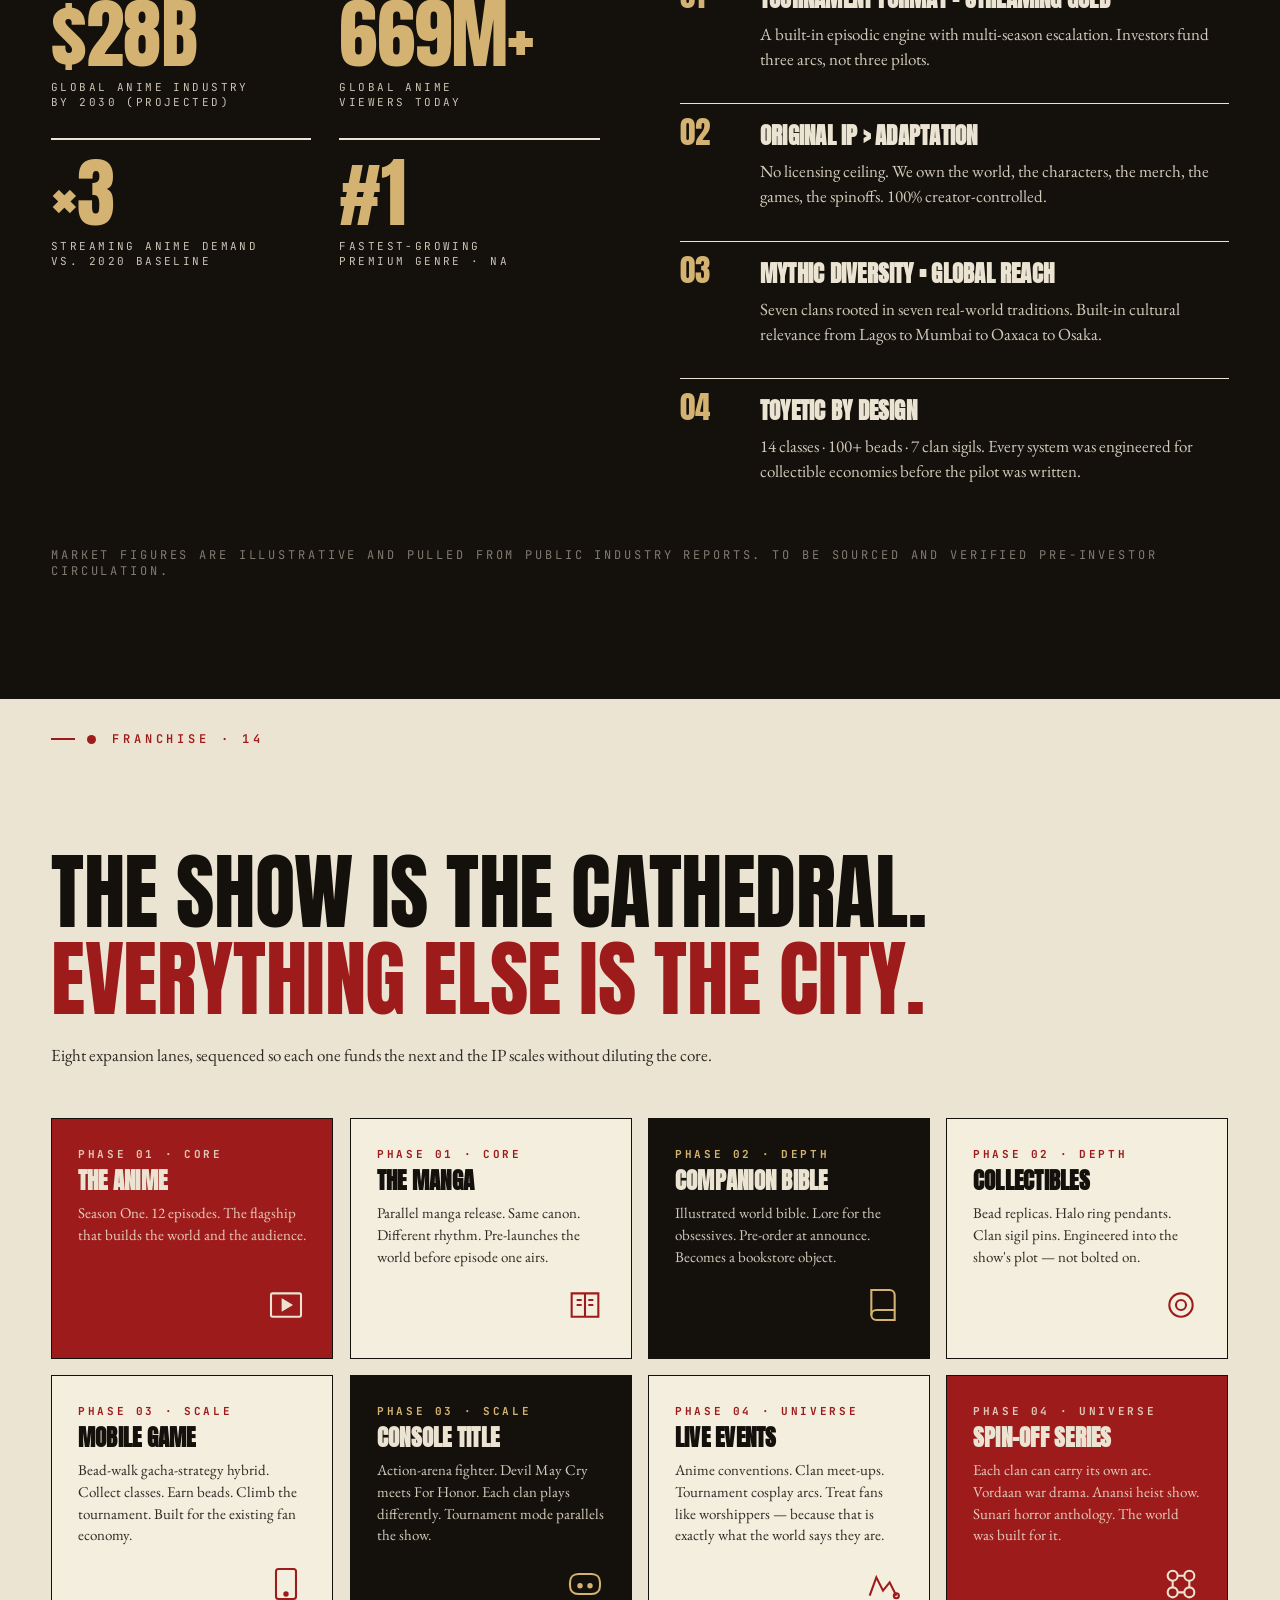
==== commit 5efaffa5: "Update reference credits and creator attribution to Mustapha C. A. Jr - google gemini" ====
--- a/index.html
+++ b/index.html
@@ -555,7 +555,7 @@
     </div>
 
     <div class="footer-credit reveal" style="--delay:200ms;">
-      Created by <span class="blood">Mustapha C. A. Jr</span><span class="sep">|</span>Thiink Media Graphics
+      Created by <span class="blood">Mustapha C. A. Jr - google gemini</span><span class="sep">|</span>Thiink Media Graphics
     </div>
 
     <div class="footer-project reveal" style="--delay:280ms;">
--- a/page.css
+++ b/page.css
@@ -1488,6 +1488,8 @@
 }
 
 /* ============================== responsive ============================== */
+
+/* ---------- ≤ 1100px — Large tablets, small laptops ---------- */
 @media (max-width: 1100px) {
   .clans-grid, .chars-grid, .fran-grid { grid-template-columns: repeat(2, 1fr); }
   .cls-cats { grid-template-columns: repeat(2, 1fr); }
@@ -1497,24 +1499,409 @@
     grid-template-columns: 1fr;
     gap: 50px;
   }
+  .hero-top { grid-template-columns: 1fr; gap: 20px; }
+  .hero-tag { text-align: left; justify-self: start; }
   .hero-bottom { grid-template-columns: 1fr; }
   .hero-bottom .right { justify-self: start; text-align: left; }
-  .tier { transform: scaleX(1); } /* don't animate widths on mobile */
+  .tier { transform: scaleX(1); } /* don't animate widths on smaller screens */
   .pyramid { width: 100%; }
   .tier.t1, .tier.t2, .tier.t3, .tier.t4, .tier.t5 { width: 100%; max-width: 720px; }
-}
-@media (max-width: 700px) {
-  .tone-grid { grid-template-columns: 1fr; }
-  .clans-grid, .chars-grid, .fran-grid { grid-template-columns: 1fr; }
-  .cls-cats { grid-template-columns: 1fr; }
-  .world-stats, .why-stats { grid-template-columns: 1fr 1fr; }
-  .src-row { grid-template-columns: 1fr; gap: 4px; }
+  .tourn-grid { gap: 40px; }
+  .halo-wrap { max-width: 400px; }
+}
+
+/* ---------- ≤ 900px — Tablets (portrait) ---------- */
+@media (max-width: 900px) {
+  section { padding: clamp(60px, 8vh, 120px) 0; }
+
+  .hero-chrome { flex-direction: column; align-items: flex-start; gap: 8px; font-size: 11px; padding: 24px var(--gutter); }
+  .hero-body { padding: 20px var(--gutter) 60px; gap: 32px; }
+  .hero-wordmark { font-size: clamp(72px, 14vw, 220px); }
+  .hero-bottom .logline { font-size: clamp(15px, 1.2vw, 20px); }
+
   .logline-bottom { grid-template-columns: 1fr; gap: 30px; }
   .logline-bottom .right { text-align: left; }
   .logline-bottom .right .body { margin-left: 0; }
+
+  .tourn-step { grid-template-columns: 60px 1fr; gap: 16px; }
+  .halo-wrap { max-width: 340px; }
+
+  .bead-row { grid-template-columns: 44px 1fr; gap: 16px; }
+  .bead-row .tag { display: none; }
+
+  .tension-card { padding: 32px; }
+
+  .pilot-grid { gap: 50px; }
+  .act { grid-template-columns: 100px 1fr; gap: 16px; }
+  .act p { font-size: 16px; }
+
+  .arc-grid { gap: 18px; }
+  .season { padding: 28px 24px 24px; }
+
+  .why-grid { gap: 50px; }
+
+  .src-grid { grid-template-columns: 1fr; gap: 40px; }
+
+  .footer-credit { font-size: 11px; letter-spacing: 0.2em; }
+  .footer-credit .sep { margin: 0 8px; }
+}
+
+/* ---------- ≤ 768px — Standard mobile / small tablets ---------- */
+@media (max-width: 768px) {
+  :root { --gutter: clamp(16px, 4vw, 40px); }
+
+  section { padding: clamp(50px, 7vh, 100px) 0; }
+
+  .sec-mark { top: 20px; font-size: 10px; letter-spacing: 0.24em; }
+  .sec-mark::before { width: 16px; }
+
+  /* Hero adjustments */
+  .hero-chrome { font-size: 10px; letter-spacing: 0.22em; padding: 20px var(--gutter); }
+  .hero-body { padding: 16px var(--gutter) 50px; gap: 24px; }
+  .hero-quote { font-size: clamp(16px, 1.3vw, 22px); }
+  .hero-tag .comps { font-size: clamp(18px, 1.5vw, 26px); }
+  .hero-wordmark { font-size: clamp(60px, 13vw, 180px); }
+  .scroll-cue { bottom: 18px; font-size: 10px; }
+  .scroll-cue .line { height: 24px; }
+
+  /* Typography scale-down */
+  .kicker { font-size: 11px; letter-spacing: 0.24em; margin-bottom: 14px; }
+  .kicker::before { width: 20px; }
+  .lead { font-size: clamp(18px, 1.4vw, 24px); }
+  .body { font-size: clamp(16px, 1.1vw, 19px); }
+
+  /* Grid collapses */
+  .tone-grid { grid-template-columns: repeat(2, 1fr); gap: 12px; }
+  .clans-grid, .chars-grid, .fran-grid { grid-template-columns: 1fr; gap: 16px; }
+  .cls-cats { grid-template-columns: 1fr; }
+  .world-stats { grid-template-columns: 1fr 1fr; gap: 14px; }
+  .why-stats { grid-template-columns: 1fr 1fr; gap: 20px; }
+
+  /* Clan card tweaks */
+  .clan-card { padding: 22px 20px 18px; }
+  .clan-card h4 { font-size: clamp(24px, 2vw, 32px); }
+
+  /* Character cards */
+  .chars-grid { gap: 20px; }
+  .char-meta { padding: 18px 20px 22px; }
+  .char-meta .h-3 { font-size: clamp(22px, 1.8vw, 30px); }
+  .char-meta .role { font-size: 10px; margin: 4px 0 10px; }
+  .char-meta p { font-size: 15px; }
+
+  /* Pilot */
+  .pilot-left .ep-no { font-size: clamp(120px, 14vw, 200px); }
   .act { grid-template-columns: 1fr; gap: 8px; }
-  .hero-quote, .hero-tag { position: static; max-width: 100%; text-align: left; margin-bottom: 20px; }
-  .hero-tag { text-align: left; }
-  footer { padding: 80px var(--gutter) 40px; }
-  .footer-sub { flex-direction: column; gap: 12px; }
-}
+  .act .lbl { font-size: 10px; padding-top: 0; }
+  .act p { font-size: 15px; }
+
+  /* Season arc */
+  .season { padding: 24px 20px 20px; }
+  .season .s-no { font-size: clamp(48px, 5vw, 72px); }
+  .season h4 { font-size: clamp(24px, 2vw, 34px); }
+  .season .quote { font-size: 16px; }
+  .season ul { font-size: 15px; }
+
+  /* Tournament */
+  .tourn-step .n { font-size: clamp(36px, 3.5vw, 56px); }
+  .tourn-step h4 { font-size: clamp(20px, 1.6vw, 28px); }
+  .tourn-step p { font-size: 17px; }
+
+  /* Franchise tiles */
+  .fran-grid { gap: 14px; }
+  .fran-tile { padding: 22px 20px; min-height: 200px; }
+
+  /* Beads */
+  .beads-grid { grid-template-columns: 1fr; gap: 40px; }
+  .bead-row .name { font-size: clamp(18px, 1.3vw, 22px); }
+  .bead-row .desc { font-size: 15px; }
+
+  /* Hierarchy */
+  .hier-grid { gap: 40px; }
+  .tier { height: 54px; font-size: clamp(16px, 1.4vw, 22px); }
+  .tier.t1 { height: 66px; }
+
+  /* Why now */
+  .why-stat .num { font-size: clamp(40px, 5vw, 72px); }
+  .why-bullet { grid-template-columns: 48px 1fr; gap: 14px; }
+  .why-bullet .n { font-size: clamp(24px, 2vw, 32px); }
+  .why-bullet h5 { font-size: clamp(18px, 1.5vw, 24px); }
+  .why-bullet p { font-size: 15px; }
+
+  /* Source */
+  .src-row { grid-template-columns: 1fr; gap: 4px; font-size: 12px; }
+  .src-disclaimer { font-size: 12px; padding: 18px; }
+
+  /* Footer */
+  footer { padding: 70px var(--gutter) 36px; }
+  .footer-diamonds { gap: 22px; margin-bottom: 28px; }
+  .footer-credit { font-size: 10px; letter-spacing: 0.16em; }
+  .footer-contact { font-size: 11px; padding: 12px 24px; letter-spacing: 0.24em; }
+  .footer-sub { flex-direction: column; gap: 10px; text-align: center; font-size: 10px; }
+  .footer-meta { font-size: 10px; letter-spacing: 0.24em; }
+}
+
+/* ---------- ≤ 600px — Larger phones (landscape / phablets) ---------- */
+@media (max-width: 600px) {
+  .tone-grid { grid-template-columns: 1fr; gap: 10px; }
+  .tone-tile { aspect-ratio: 16 / 9; }
+
+  .hero-wordmark { font-size: clamp(52px, 12vw, 140px); white-space: normal; text-align: center; }
+  .hero-mark-row { padding: 0 8px; }
+
+  .logline-quote { font-size: clamp(32px, 5vw, 72px); }
+
+  .world-img { aspect-ratio: 16 / 10; }
+
+  /* Stacked stat items on very small widths */
+  .world-stats { gap: 12px; }
+  .stat .num { font-size: clamp(28px, 3vw, 44px); }
+
+  .tourn-step { grid-template-columns: 44px 1fr; }
+  .tourn-step .n { font-size: clamp(28px, 3vw, 44px); }
+
+  .halo-wrap { max-width: 280px; }
+  .halo-center .num { font-size: clamp(44px, 5.5vw, 72px); }
+  .halo-center .lbl { font-size: 12px; }
+  .halo-center .sub { font-size: 10px; }
+
+  .tension-card { padding: 26px 22px; }
+  .tension-card .choice { font-size: clamp(22px, 2.2vw, 34px); }
+
+  .pilot-left .ep-no { font-size: clamp(96px, 12vw, 160px); }
+  .pilot-left .runtime { font-size: 11px; gap: 10px; }
+  .pilot-left .desc { font-size: 17px; }
+
+  .fran-tile { min-height: auto; }
+  .fran-tile h5 { font-size: clamp(20px, 1.6vw, 26px); }
+  .fran-tile p { font-size: 14px; }
+
+  .footer-logo { max-width: min(280px, 80vw); }
+  .footer-project { font-size: clamp(32px, 3.5vw, 52px); }
+  .footer-actions { flex-direction: column; align-items: center; }
+  .footer-contact { width: 100%; max-width: 280px; text-align: center; }
+}
+
+/* ---------- ≤ 480px — Standard phones (portrait) ---------- */
+@media (max-width: 480px) {
+  :root { --gutter: 16px; }
+
+  section { padding: clamp(40px, 6vh, 80px) 0; }
+
+  .sec-mark { top: 14px; font-size: 9px; gap: 8px; }
+  .sec-mark::before { width: 12px; }
+  .sec-mark .seal { width: 7px; height: 7px; }
+
+  .hero { min-height: 100svh; }
+  .hero-chrome { padding: 16px var(--gutter); font-size: 9px; letter-spacing: 0.18em; }
+  .hero-body { padding: 12px var(--gutter) 40px; gap: 18px; }
+  .hero-quote { font-size: clamp(14px, 1.2vw, 18px); }
+  .hero-tag .lbl { font-size: 10px; letter-spacing: 0.22em; }
+  .hero-tag .comps { font-size: clamp(16px, 1.3vw, 22px); }
+  .hero-wordmark { font-size: clamp(44px, 11vw, 110px); }
+  .hero-bottom .label { font-size: 10px; letter-spacing: 0.22em; }
+  .hero-bottom .logline { font-size: clamp(14px, 1.1vw, 17px); }
+
+  .scroll-cue { bottom: 12px; font-size: 9px; letter-spacing: 0.3em; gap: 8px; }
+  .scroll-cue .line { height: 20px; }
+
+  /* Typography */
+  .kicker { font-size: 10px; letter-spacing: 0.2em; margin-bottom: 10px; gap: 8px; }
+  .kicker::before { width: 16px; }
+  .h-display { font-size: clamp(40px, 8vw, 96px); }
+  .h-1 { font-size: clamp(36px, 5.5vw, 72px); }
+  .h-2 { font-size: clamp(28px, 4vw, 52px); }
+  .h-3 { font-size: clamp(22px, 2.6vw, 34px); }
+  .h-4 { font-size: clamp(18px, 1.6vw, 24px); }
+  .lead { font-size: clamp(17px, 1.3vw, 22px); }
+  .body { font-size: clamp(15px, 1vw, 18px); }
+
+  .logline-quote { font-size: clamp(28px, 4.5vw, 56px); }
+  .logline-bottom { margin-top: 40px; padding-top: 20px; gap: 24px; }
+
+  /* Stat numbers */
+  .stat .num { font-size: clamp(24px, 2.8vw, 40px); }
+  .world-stats { grid-template-columns: 1fr 1fr; gap: 10px; }
+  .why-stats { grid-template-columns: 1fr; gap: 16px; }
+  .why-stat .num { font-size: clamp(36px, 4.5vw, 60px); }
+
+  /* Hierarchy */
+  .hier-note { padding-left: 16px; }
+  .tier { height: 48px; font-size: clamp(14px, 1.2vw, 18px); }
+  .tier.t1 { height: 58px; }
+
+  /* Tournament */
+  .tourn-step { grid-template-columns: 36px 1fr; gap: 12px; padding: 16px 0; }
+  .tourn-step .n { font-size: clamp(24px, 2.8vw, 40px); }
+  .tourn-step h4 { font-size: clamp(18px, 1.4vw, 24px); margin-bottom: 4px; }
+  .tourn-step p { font-size: 15px; }
+
+  .halo-wrap { max-width: 240px; }
+
+  .stakes-quote .stake-text { font-size: clamp(22px, 2.4vw, 32px); }
+
+  /* Bead rows */
+  .bead-row { grid-template-columns: 36px 1fr; gap: 12px; padding: 12px 0; }
+  .bead-lg { width: 26px; height: 26px; }
+  .bead-row .name { font-size: clamp(16px, 1.2vw, 20px); }
+  .bead-row .desc { font-size: 14px; }
+
+  .tension-card { padding: 22px 18px; }
+  .tension-card .choice { font-size: clamp(20px, 2vw, 30px); margin: 14px 0 18px; }
+
+  /* Clans */
+  .clan-card { padding: 18px 16px 14px; }
+  .clan-card h4 { font-size: clamp(22px, 1.8vw, 28px); }
+  .clan-card p { font-size: 15px; }
+  .clan-card .subs { font-size: 9px; }
+
+  /* Classes */
+  .cls-card { padding: 12px; }
+  .cls-card h5 { font-size: clamp(16px, 1.2vw, 20px); }
+  .cls-card p { font-size: 13px; }
+  .cls-card .dom { font-size: 8px; }
+  .cls-cat .cat-head { font-size: clamp(18px, 1.5vw, 22px); }
+
+  /* Characters */
+  .char-meta { padding: 16px 16px 18px; }
+  .char-meta .char-no { font-size: 10px; }
+  .char-meta .h-3 { font-size: clamp(20px, 1.6vw, 28px); }
+  .char-meta .role { font-size: 9px; margin: 4px 0 8px; }
+  .char-meta p { font-size: 14px; }
+  .char-card .view-more { font-size: 10px; letter-spacing: 0.24em; margin-top: 10px; }
+
+  /* Pilot */
+  .pilot-left .ep-no { font-size: clamp(80px, 10vw, 140px); }
+  .pilot-left .runtime { font-size: 10px; gap: 8px; }
+  .pilot-left .desc { font-size: 16px; margin-top: 20px; padding-top: 16px; }
+  .act .lbl { font-size: 9px; letter-spacing: 0.2em; }
+  .act h5 { font-size: clamp(18px, 1.4vw, 22px); }
+  .act p { font-size: 14px; }
+
+  /* Season arc */
+  .season { padding: 20px 16px 18px; }
+  .season .s-no { font-size: clamp(40px, 4.5vw, 60px); }
+  .season .s-sub { font-size: 10px; margin-bottom: 12px; }
+  .season h4 { font-size: clamp(22px, 2vw, 32px); margin-bottom: 12px; }
+  .season .quote { font-size: 15px; padding-left: 12px; margin-bottom: 14px; }
+  .season ul { font-size: 14px; gap: 6px; }
+  .season .climax .lbl { font-size: 10px; }
+  .season .climax .txt { font-size: clamp(16px, 1.3vw, 20px); }
+
+  /* Why now */
+  .why-bullet { grid-template-columns: 40px 1fr; gap: 12px; padding: 10px 0; }
+  .why-bullet .n { font-size: clamp(22px, 1.8vw, 28px); }
+  .why-bullet h5 { font-size: clamp(16px, 1.3vw, 22px); margin-bottom: 4px; }
+  .why-bullet p { font-size: 14px; }
+
+  /* Franchise */
+  .fran-tile { padding: 18px 16px; }
+  .fran-tile .phase { font-size: 10px; }
+  .fran-tile h5 { font-size: clamp(18px, 1.5vw, 24px); }
+  .fran-tile p { font-size: 13px; }
+  .fran-tile .glyph svg { width: 32px; height: 32px; }
+
+  /* Source credits */
+  .src-list h4 { font-size: clamp(20px, 1.6vw, 26px); }
+  .src-row { padding: 8px 0; font-size: 11px; }
+  .src-disclaimer { padding: 14px; font-size: 11px; }
+
+  /* Footer */
+  footer { padding: 56px var(--gutter) 30px; }
+  .footer-diamonds { gap: 18px; margin-bottom: 22px; }
+  .footer-diamonds .d { width: 8px; height: 8px; }
+  .footer-logo { max-width: min(240px, 75vw); margin-bottom: 24px; }
+  .footer-credit { font-size: 9px; letter-spacing: 0.14em; margin-bottom: 18px; }
+  .footer-project { font-size: clamp(28px, 3vw, 44px); margin-bottom: 16px; }
+  .footer-rights { font-size: 13px; margin-bottom: 20px; }
+  .footer-contact { font-size: 10px; padding: 10px 20px; letter-spacing: 0.2em; }
+  .footer-meta { margin-top: 24px; font-size: 9px; letter-spacing: 0.2em; }
+  .footer-meta .sep { margin: 0 6px; }
+  .footer-sub { margin-top: 30px; padding-top: 20px; font-size: 9px; }
+
+  /* Character modal */
+  .cmodal { grid-template-columns: 1fr; max-height: 92vh; }
+  .cmodal .cm-img { min-height: 280px; aspect-ratio: 4 / 3; }
+  .cmodal .cm-body { padding: 28px 22px 28px; }
+  .cmodal .cm-name { font-size: clamp(30px, 3.5vw, 48px); }
+  .cmodal .cm-class { font-size: 11px; }
+  .cmodal .cm-bio { font-size: 16px; }
+  .cmodal .cm-stats { grid-template-columns: 1fr 1fr; gap: 14px; }
+  .cmodal .cm-stat .val { font-size: 18px; }
+  .cmodal .cm-abilities li { font-size: 15px; }
+  .cmodal .cm-quote { font-size: 15px; padding: 14px 18px; }
+  .cmodal .cm-close { width: 38px; height: 38px; font-size: 16px; top: 12px; right: 12px; }
+}
+
+/* ---------- ≤ 375px — Small phones (iPhone SE, Galaxy S-series) ---------- */
+@media (max-width: 375px) {
+  :root { --gutter: 14px; }
+
+  .hero-chrome { font-size: 8px; letter-spacing: 0.16em; }
+  .hero-body { gap: 14px; }
+  .hero-quote { font-size: 14px; }
+  .hero-tag .lbl { font-size: 9px; }
+  .hero-tag .comps { font-size: 15px; }
+  .hero-wordmark { font-size: clamp(38px, 10vw, 84px); }
+  .hero-bottom .label { font-size: 9px; }
+  .hero-bottom .logline { font-size: 13px; }
+
+  .logline-quote { font-size: clamp(24px, 4vw, 44px); }
+
+  .h-1 { font-size: clamp(30px, 5vw, 56px); }
+  .h-2 { font-size: clamp(24px, 3.5vw, 40px); }
+  .h-3 { font-size: clamp(20px, 2.4vw, 28px); }
+  .lead { font-size: 16px; }
+  .body { font-size: 15px; }
+
+  .stat .num { font-size: clamp(22px, 2.5vw, 34px); }
+  .stat .lbl { font-size: 10px; }
+
+  .tone-tile { aspect-ratio: 4 / 3; }
+
+  .tier { height: 42px; font-size: 13px; }
+  .tier.t1 { height: 52px; }
+  .hier-note .lbl { font-size: 11px; }
+
+  .halo-wrap { max-width: 200px; }
+  .halo-center .num { font-size: clamp(36px, 4.5vw, 56px); }
+
+  .bead-row { grid-template-columns: 30px 1fr; gap: 10px; }
+  .bead-lg { width: 22px; height: 22px; }
+
+  .tension-card .choice { font-size: clamp(18px, 1.8vw, 26px); }
+
+  .tourn-step { grid-template-columns: 30px 1fr; gap: 10px; }
+  .tourn-step .n { font-size: clamp(22px, 2.4vw, 34px); }
+
+  .pilot-left .ep-no { font-size: clamp(64px, 8vw, 120px); }
+  .pilot-left .desc { font-size: 15px; }
+
+  .season .s-no { font-size: clamp(36px, 4vw, 52px); }
+  .season h4 { font-size: clamp(20px, 1.8vw, 28px); }
+
+  .why-stat .num { font-size: clamp(30px, 4vw, 48px); }
+  .why-bullet { grid-template-columns: 32px 1fr; gap: 10px; }
+
+  .cls-card { padding: 10px; }
+  .cls-card h5 { font-size: 15px; }
+  .cls-card p { font-size: 12px; }
+
+  .char-meta .h-3 { font-size: 20px; }
+  .char-meta p { font-size: 13px; }
+
+  .fran-tile { padding: 14px 12px; }
+
+  .cmodal .cm-img { min-height: 220px; }
+  .cmodal .cm-body { padding: 22px 16px 22px; }
+  .cmodal .cm-name { font-size: 28px; }
+  .cmodal .cm-bio { font-size: 15px; }
+  .cmodal .cm-stats { grid-template-columns: 1fr; }
+  .cmodal .cm-abilities li { font-size: 14px; }
+  .cmodal .cm-quote { font-size: 14px; }
+
+  .footer-logo { max-width: min(200px, 70vw); }
+  .footer-project { font-size: clamp(24px, 2.5vw, 36px); }
+  .footer-rights { font-size: 12px; }
+  .footer-actions { gap: 10px; }
+  .footer-contact { padding: 9px 16px; font-size: 9px; max-width: 240px; }
+}
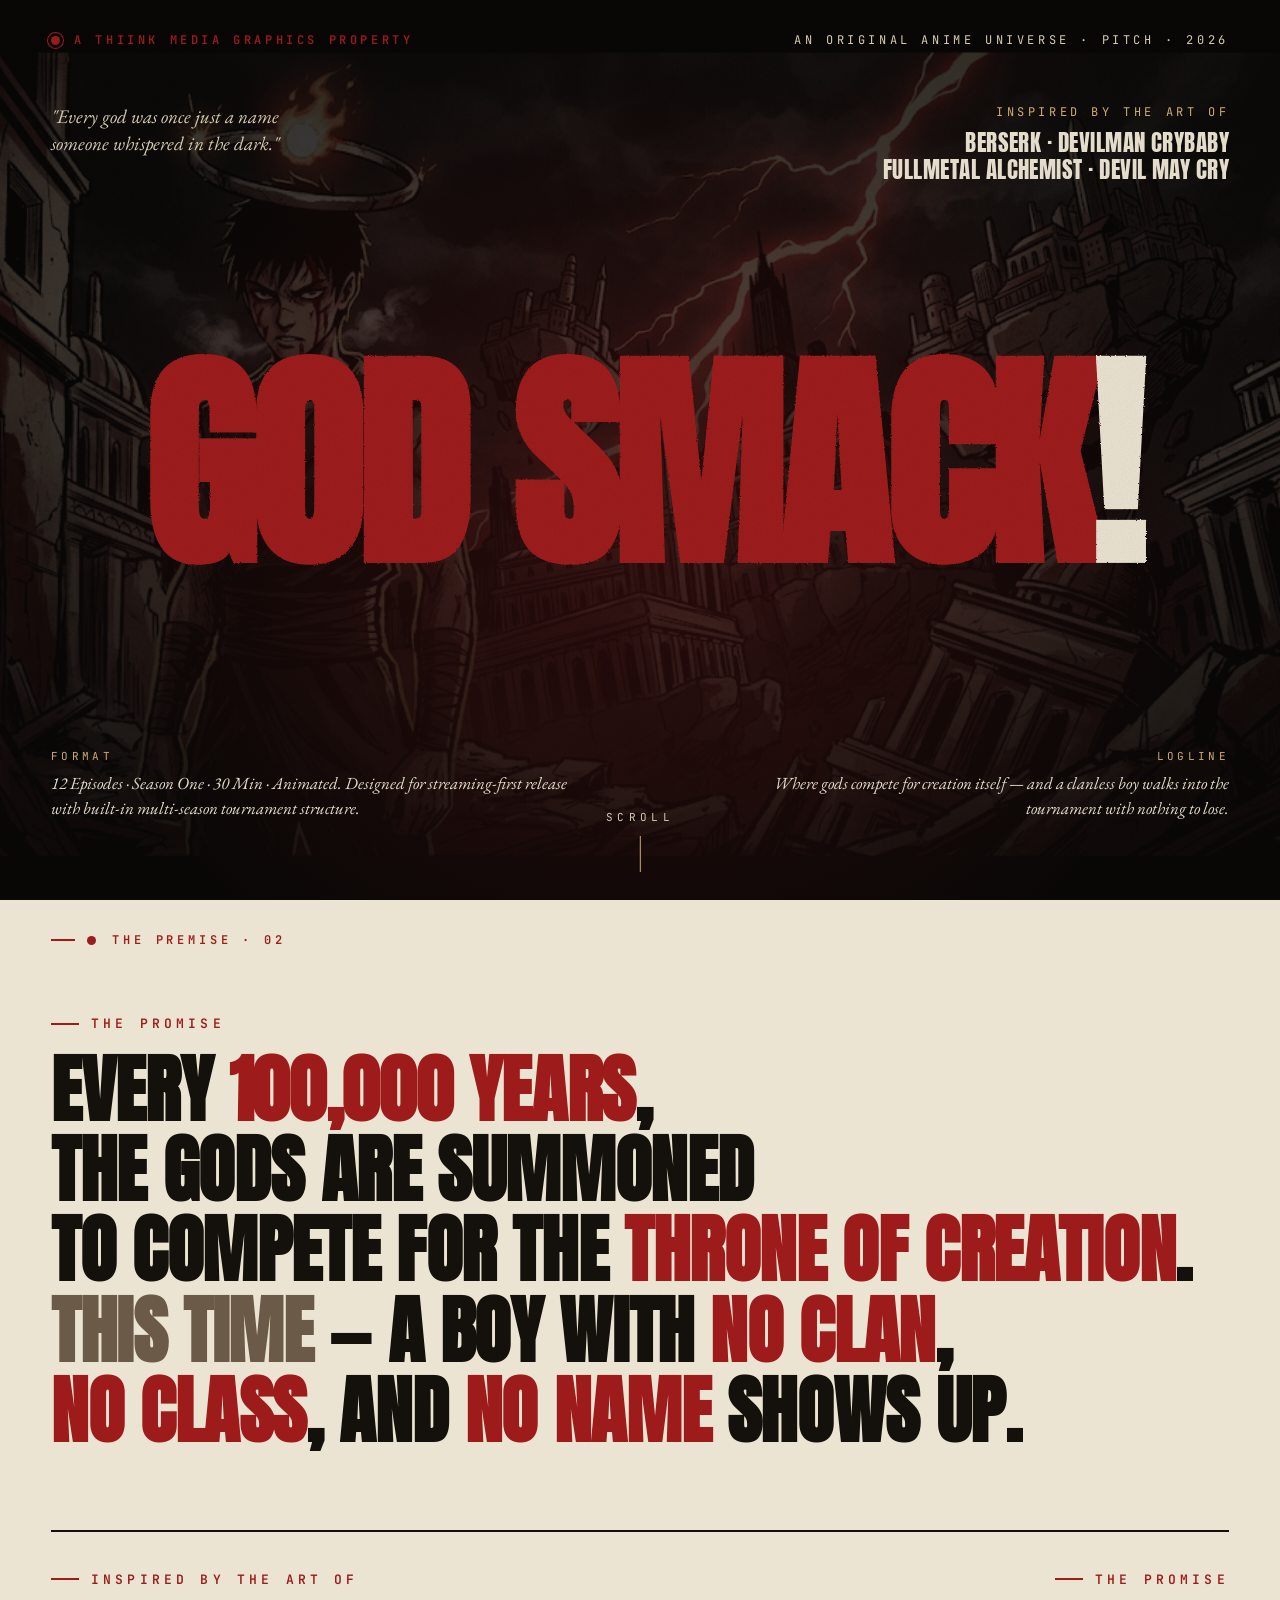
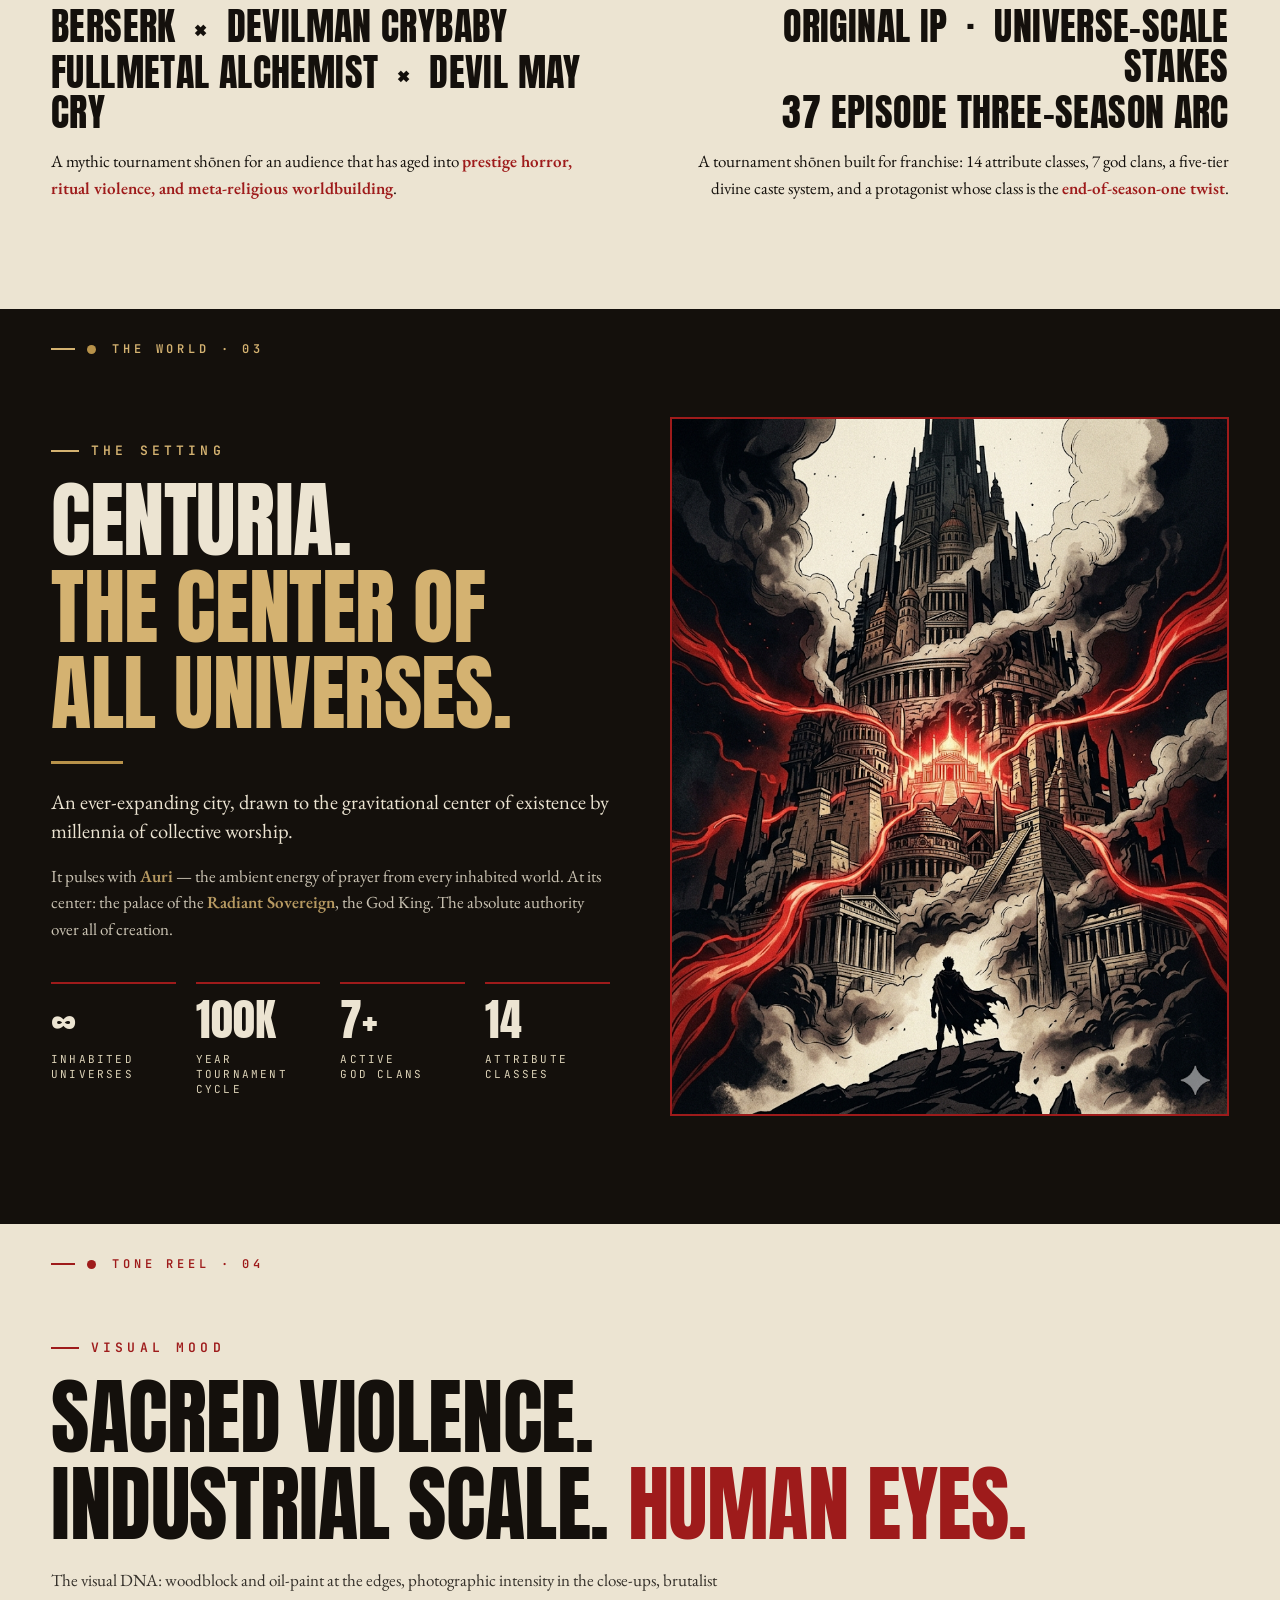
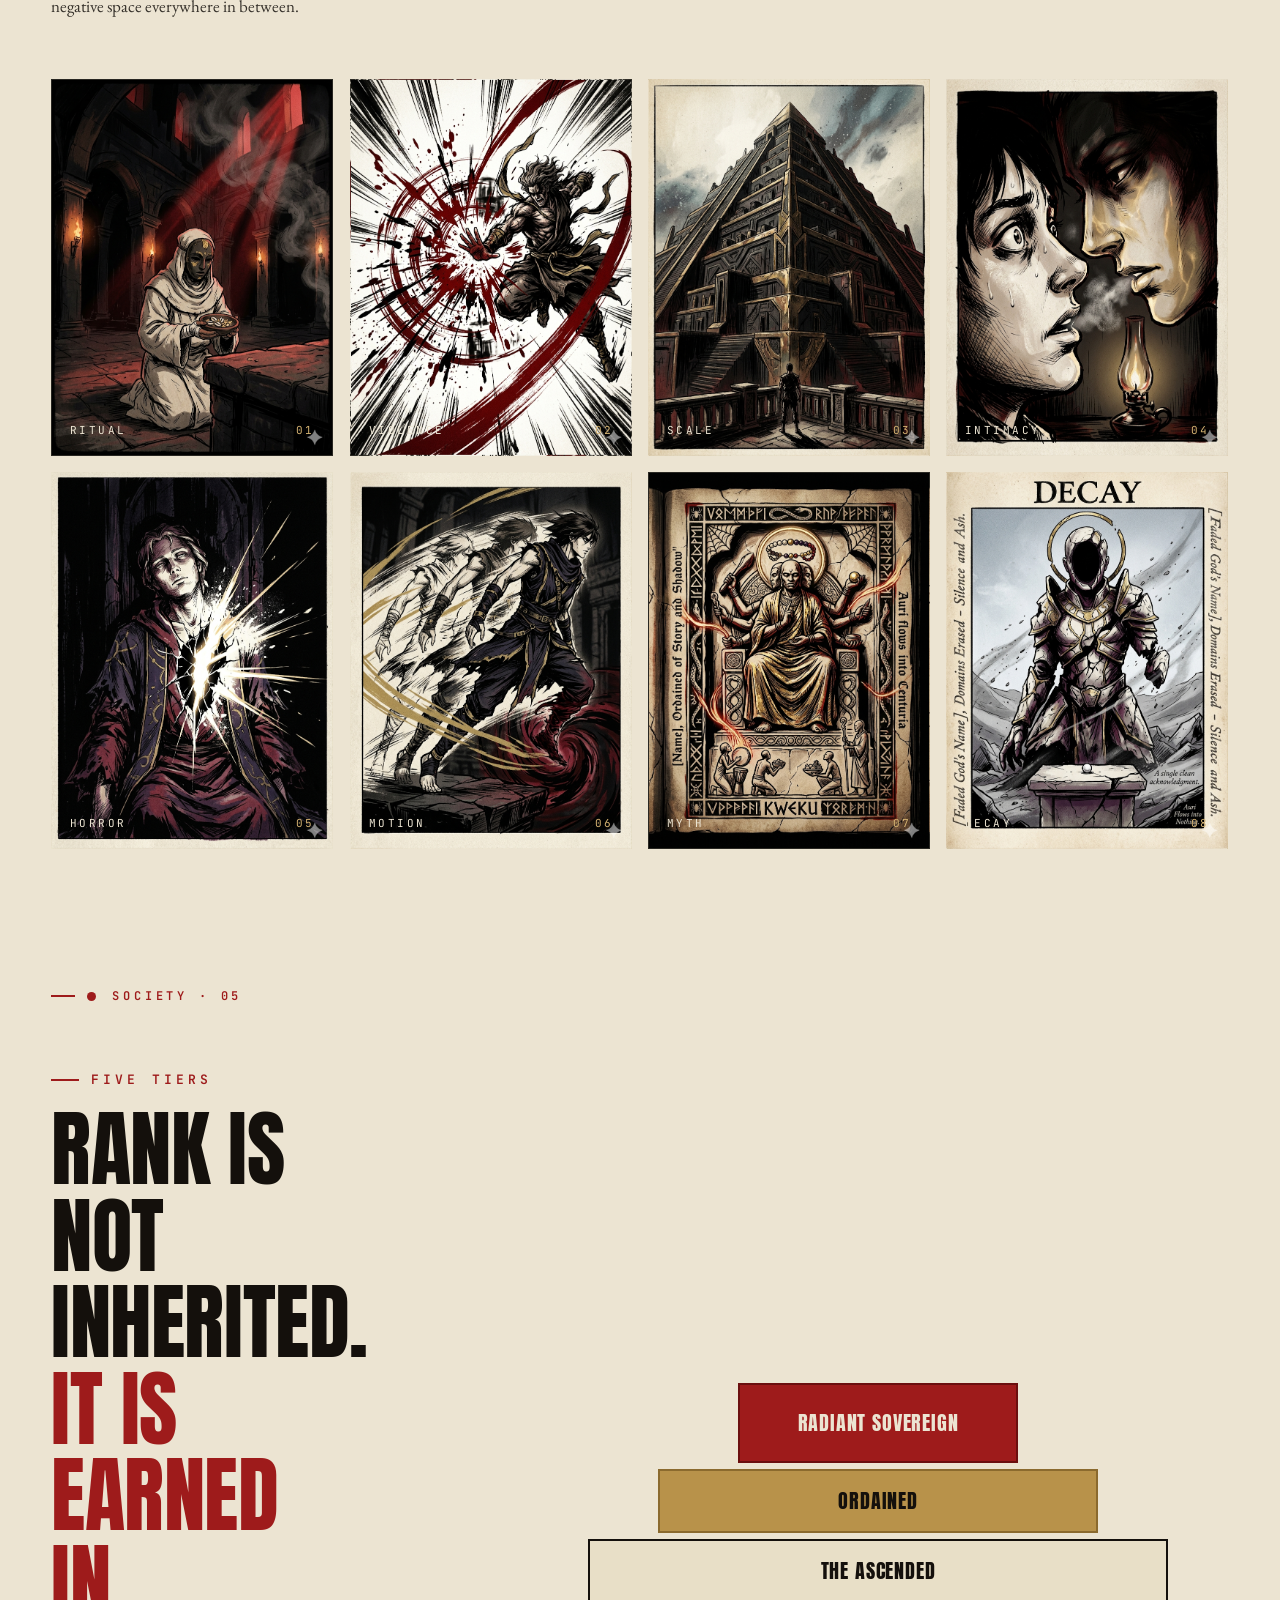
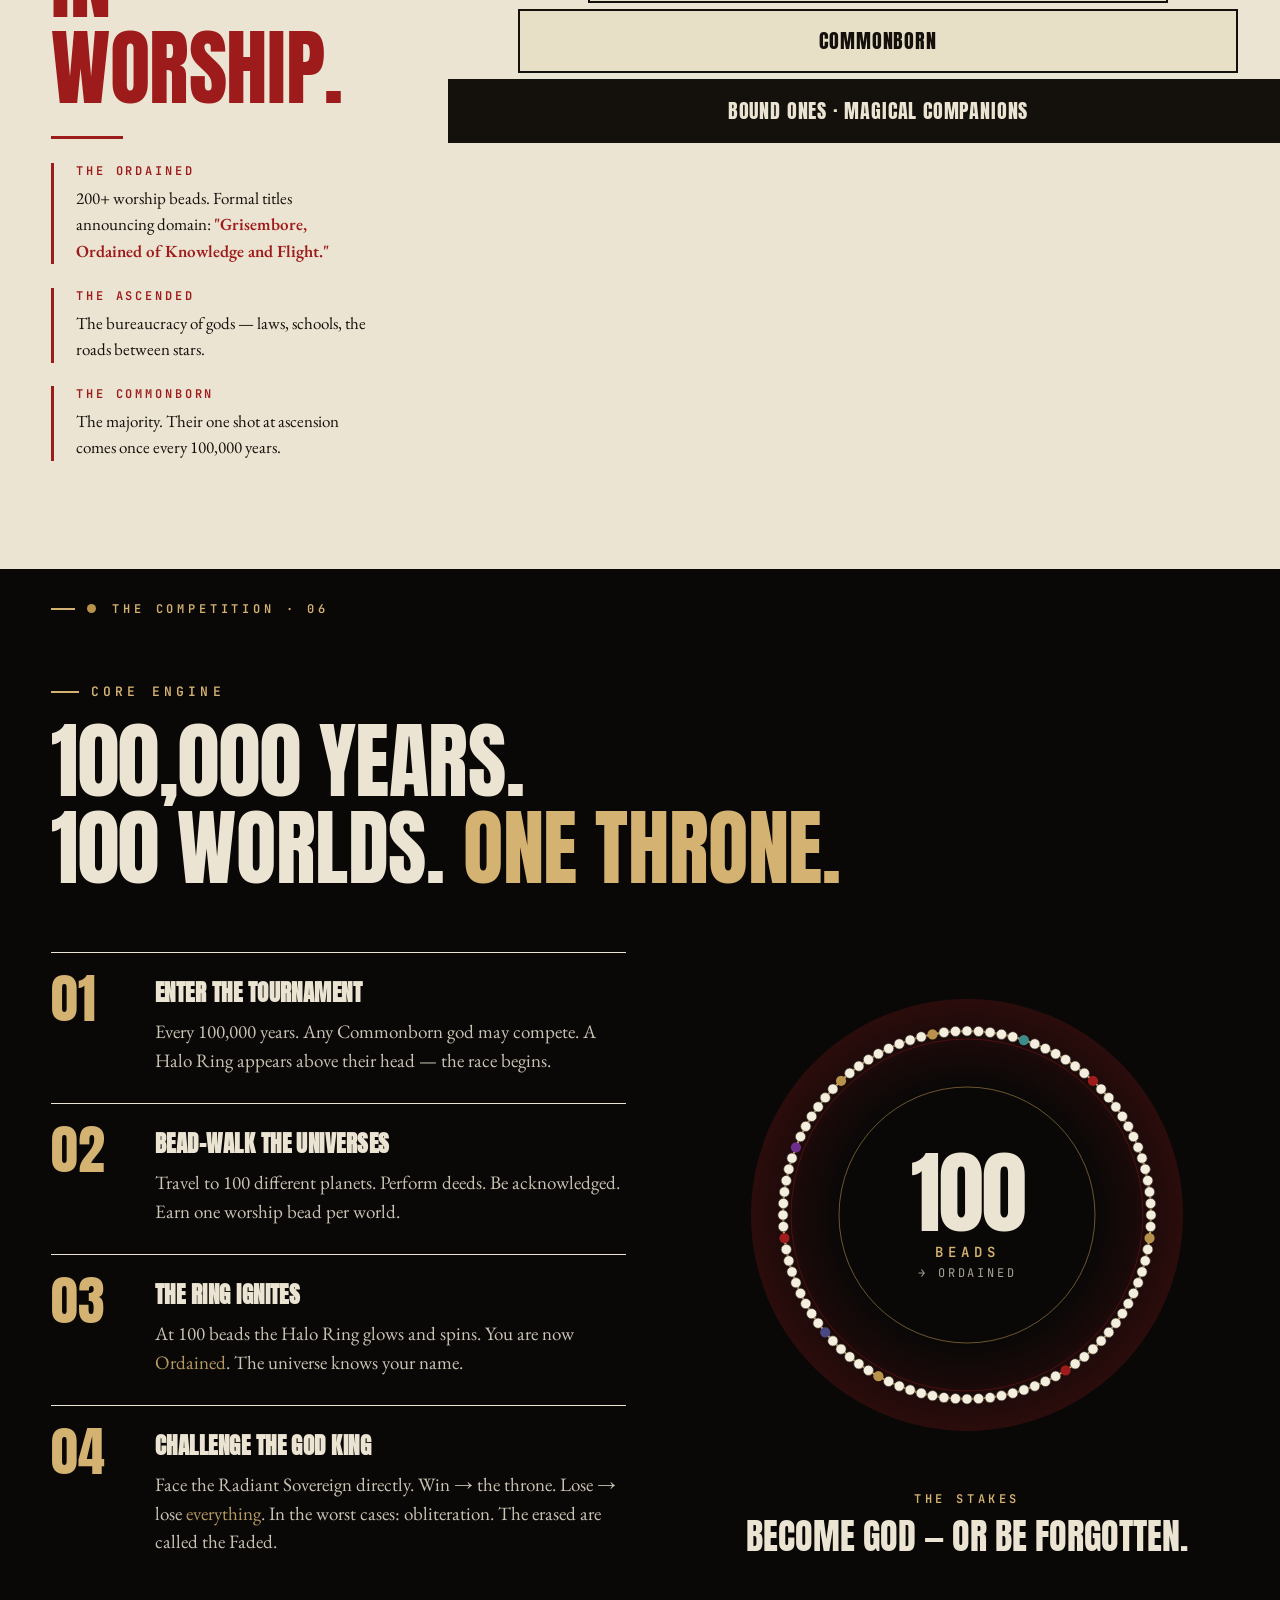
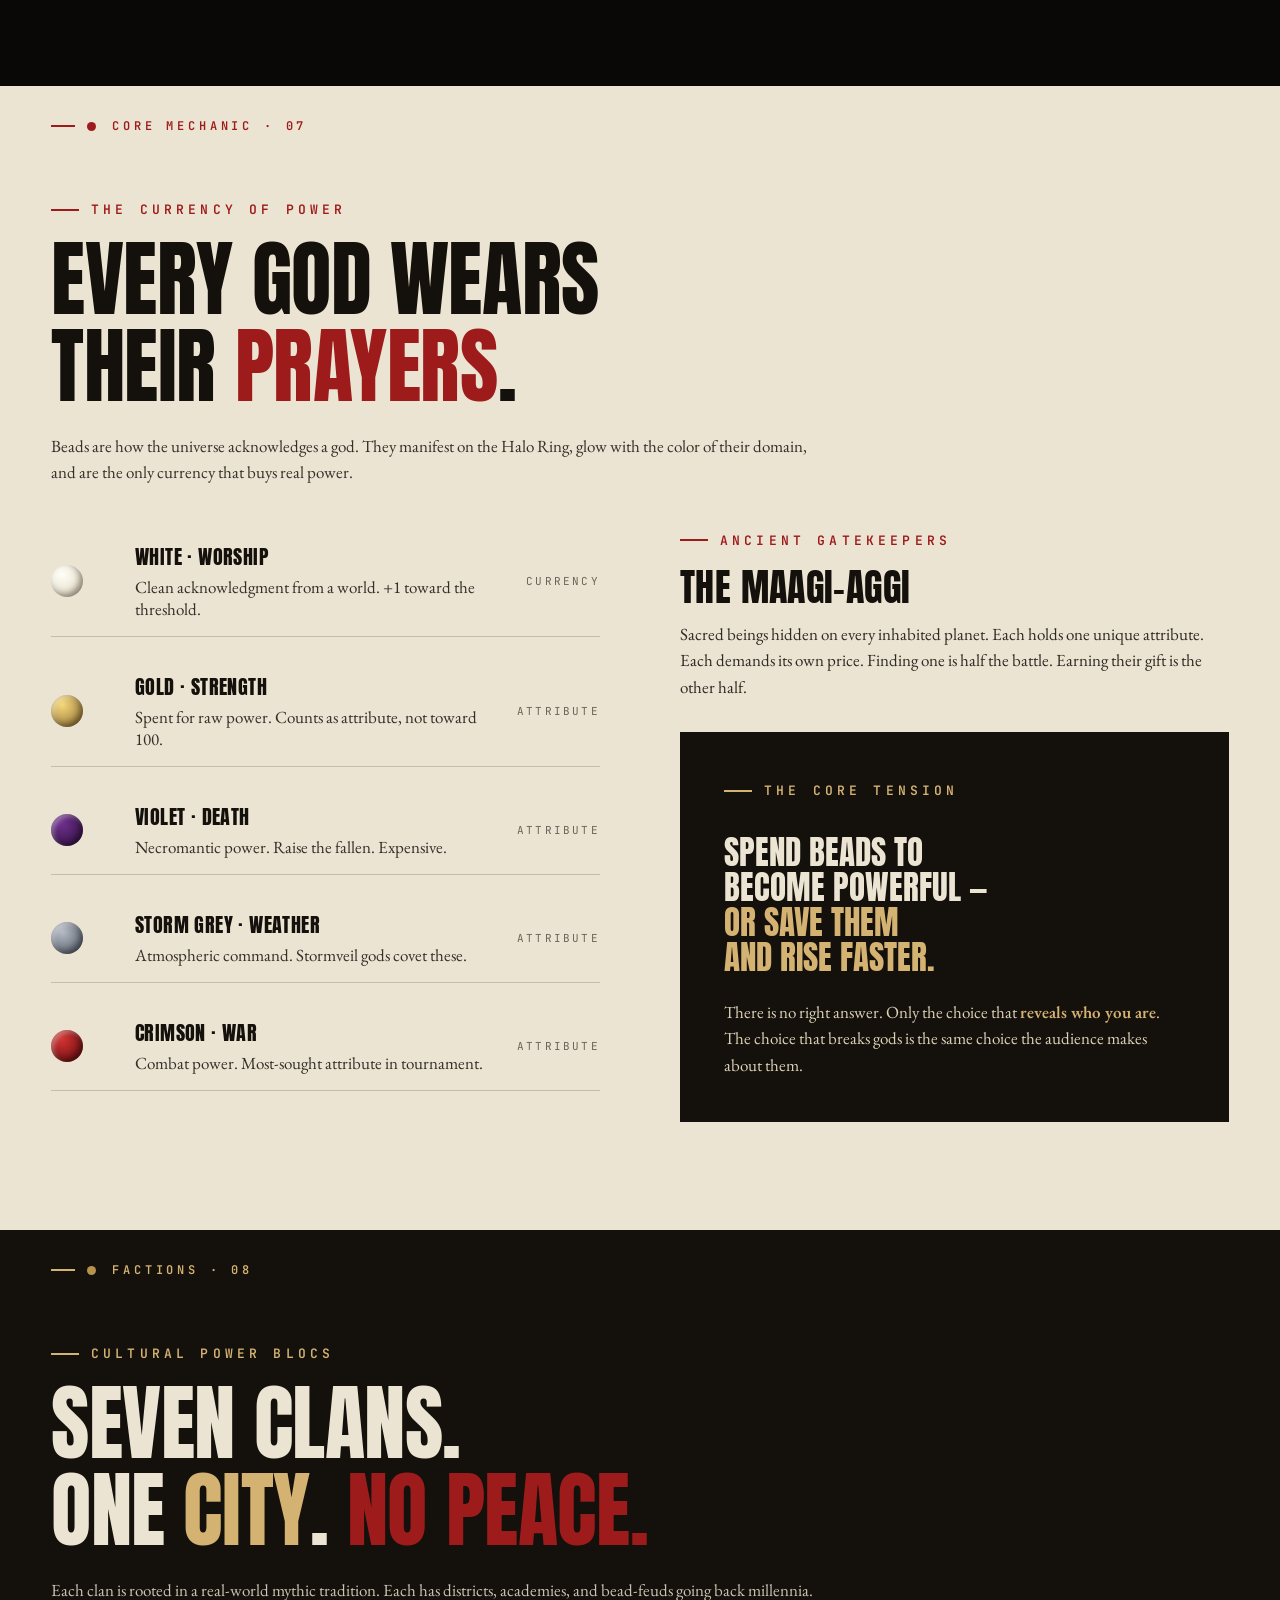
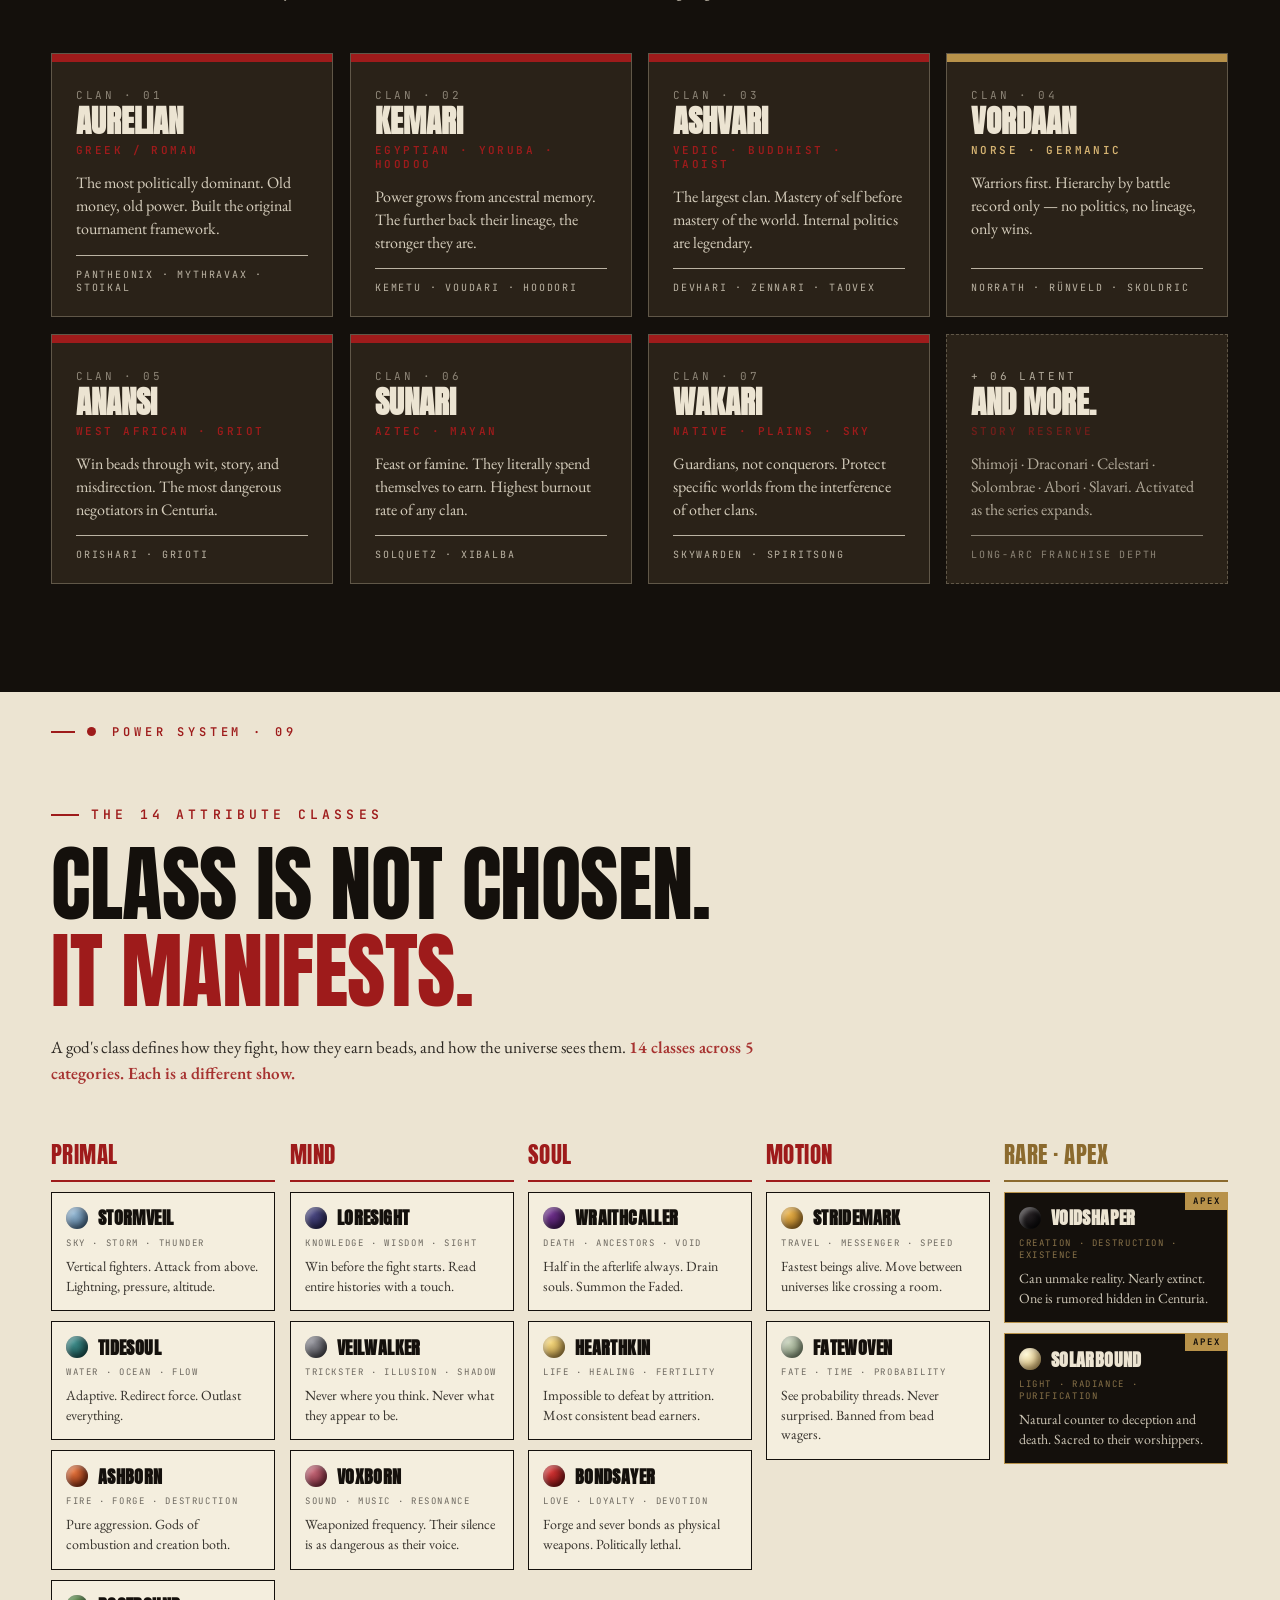
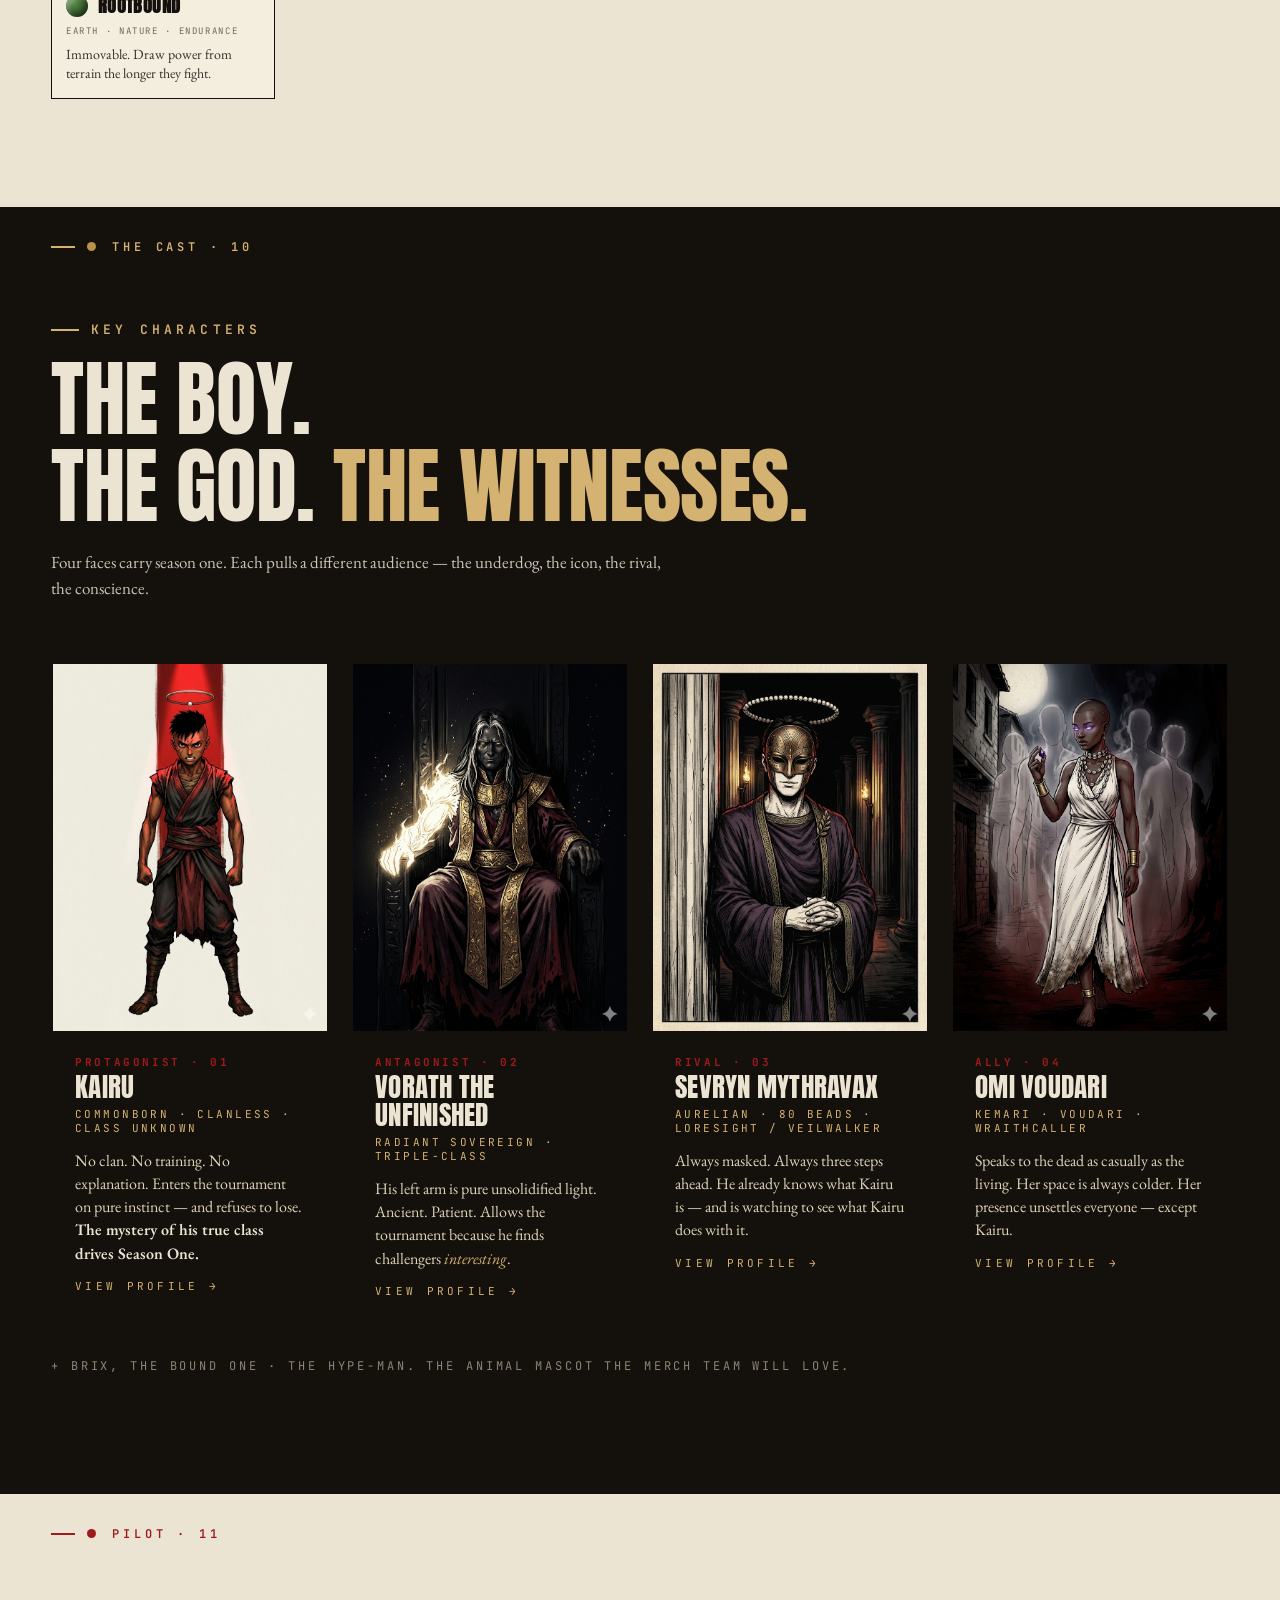
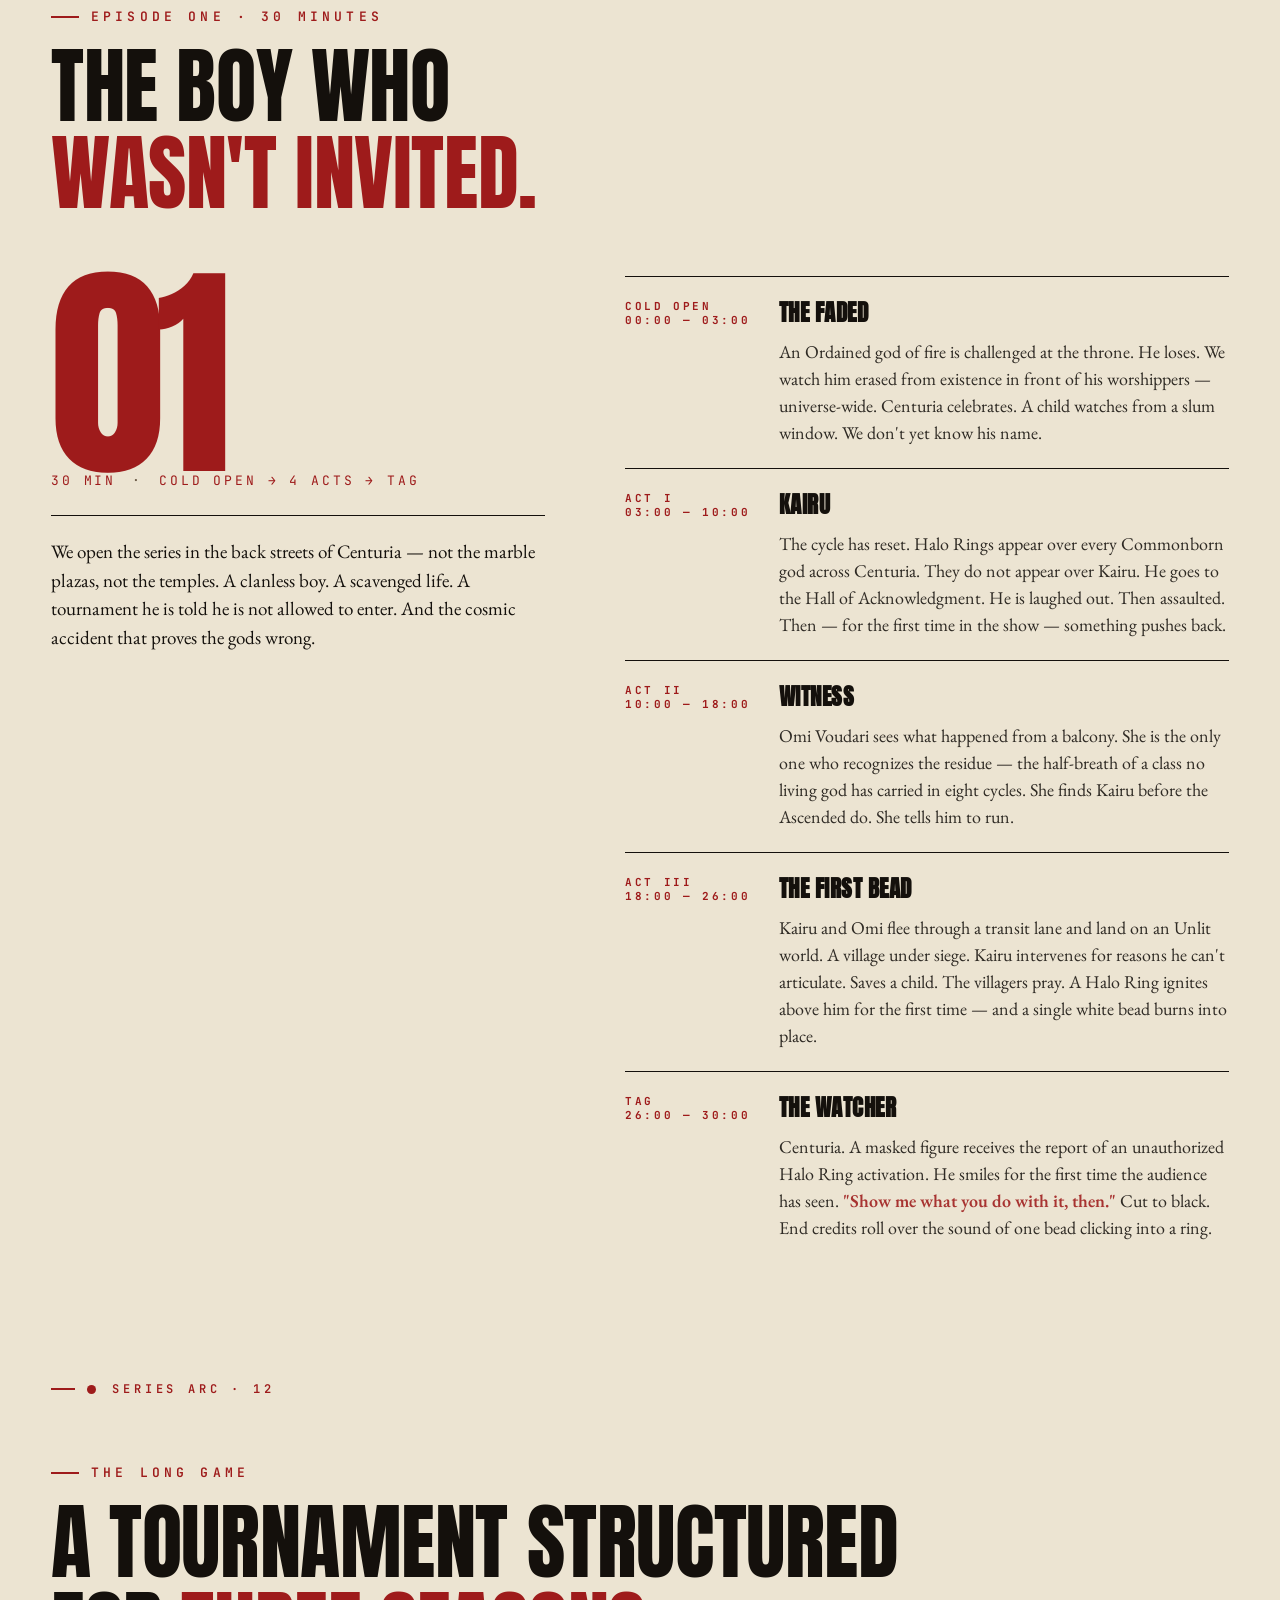
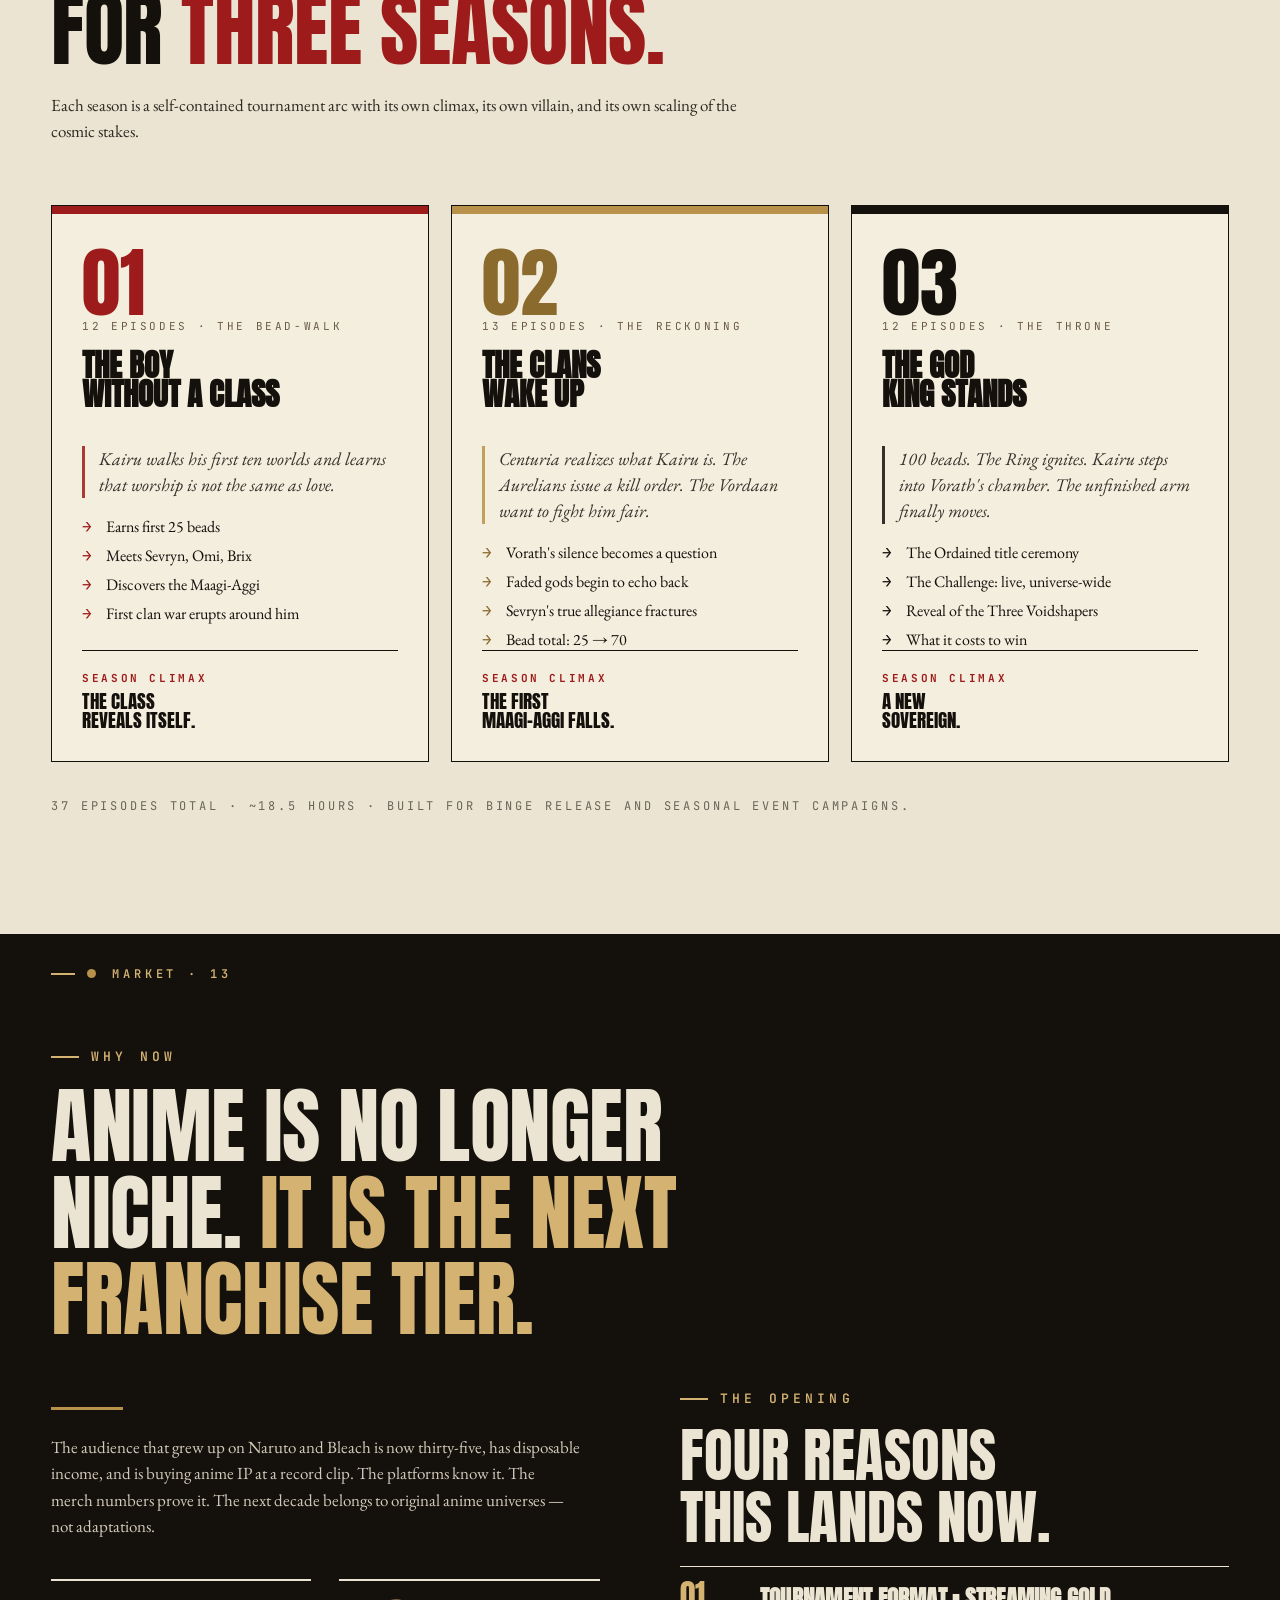
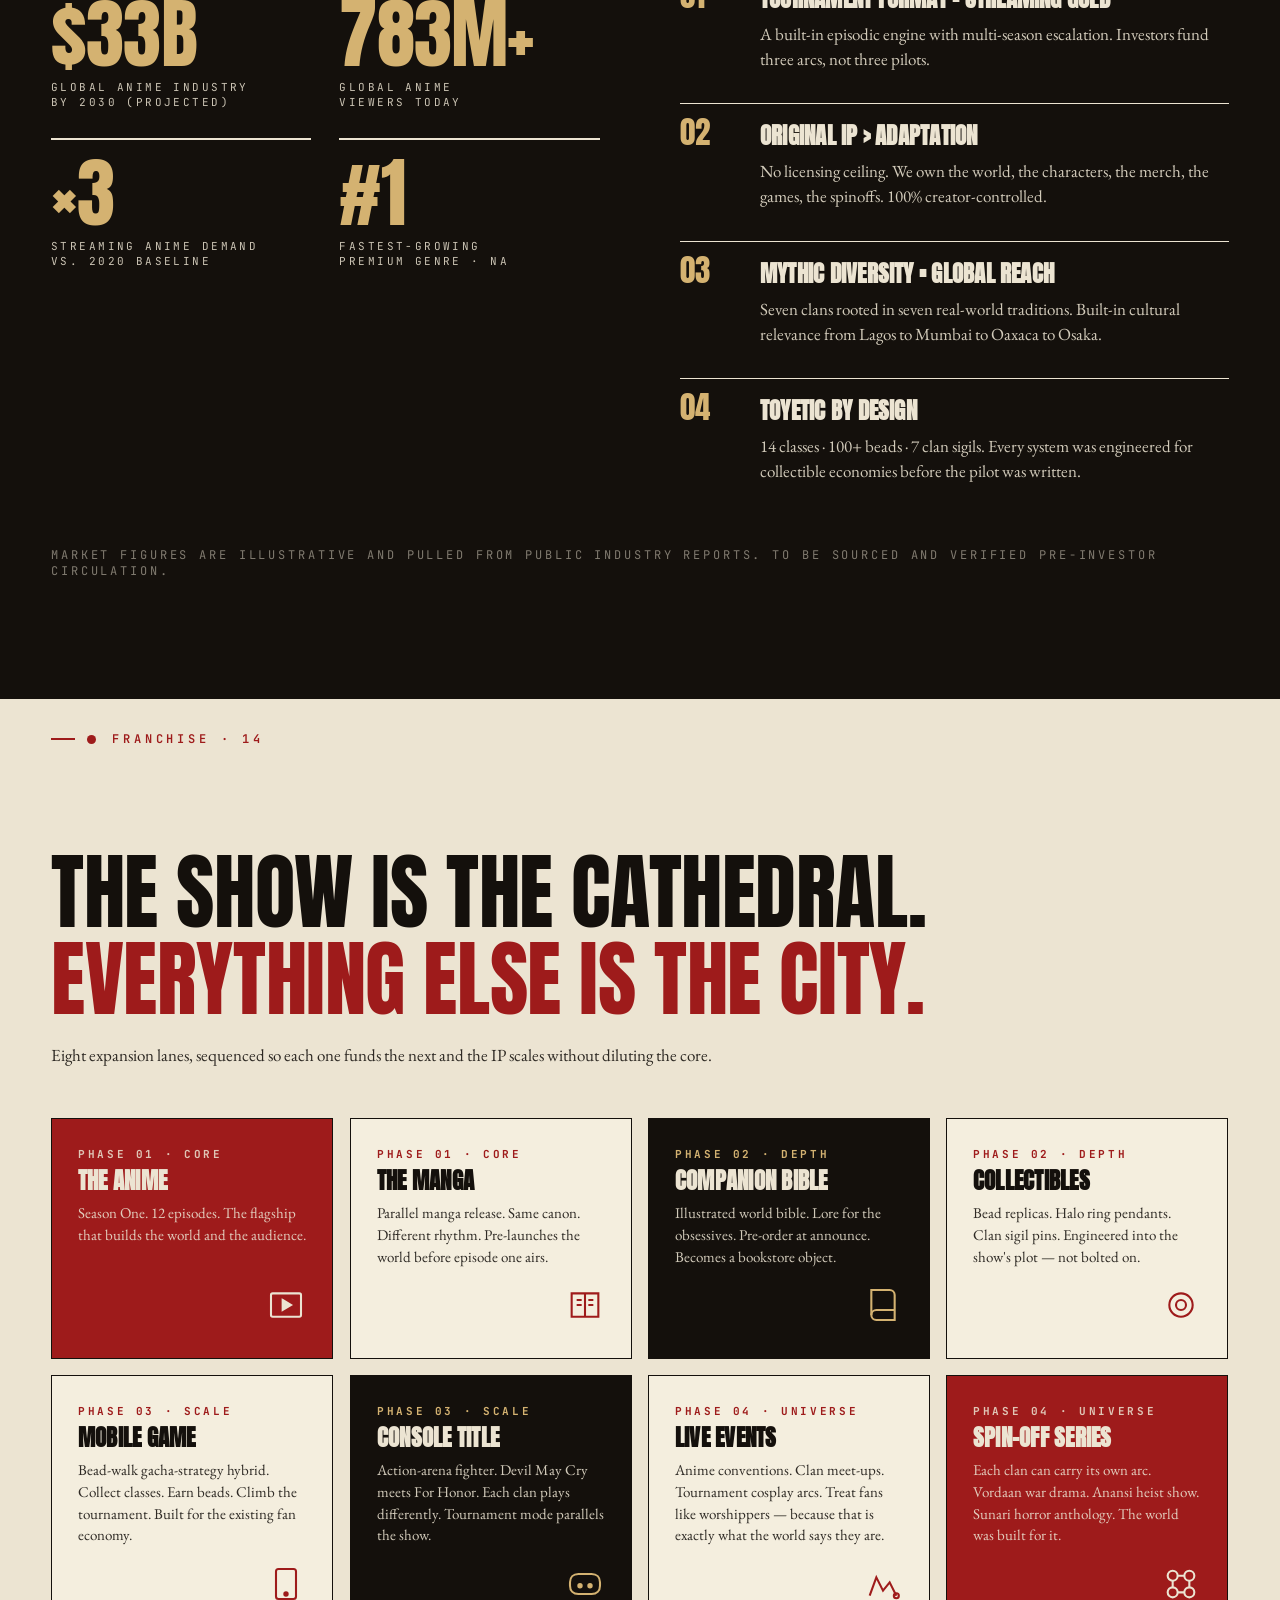
==== commit 92b6e6ab: "Display creator attribution prominently on the credits slide text column" ====
--- a/index.html
+++ b/index.html
@@ -523,6 +523,7 @@
       <div class="reveal" style="--delay:200ms;">
         <p class="body" style="opacity:0.85;">All visual references in this site are placeholder slots intended for licensed art, original concept work, or properly-credited reference imagery sourced from Pinterest, ArtStation, and similar artist platforms.</p>
         <p class="body" style="opacity:0.85;margin-top:14px;">This document is a pitch. No reference image is presented as final art or as a claim of authorship.</p>
+        <p class="body" style="opacity:0.85;margin-top:14px;color:var(--gold-light);font-weight:600;">Created by Mustapha C. A. Jr - google gemini</p>
         <div class="src-disclaimer">Replace placeholders with reference imagery, then fill the credit table → with the artist, title, and source URL for each. Confirm permissions before external distribution.</div>
       </div>
 
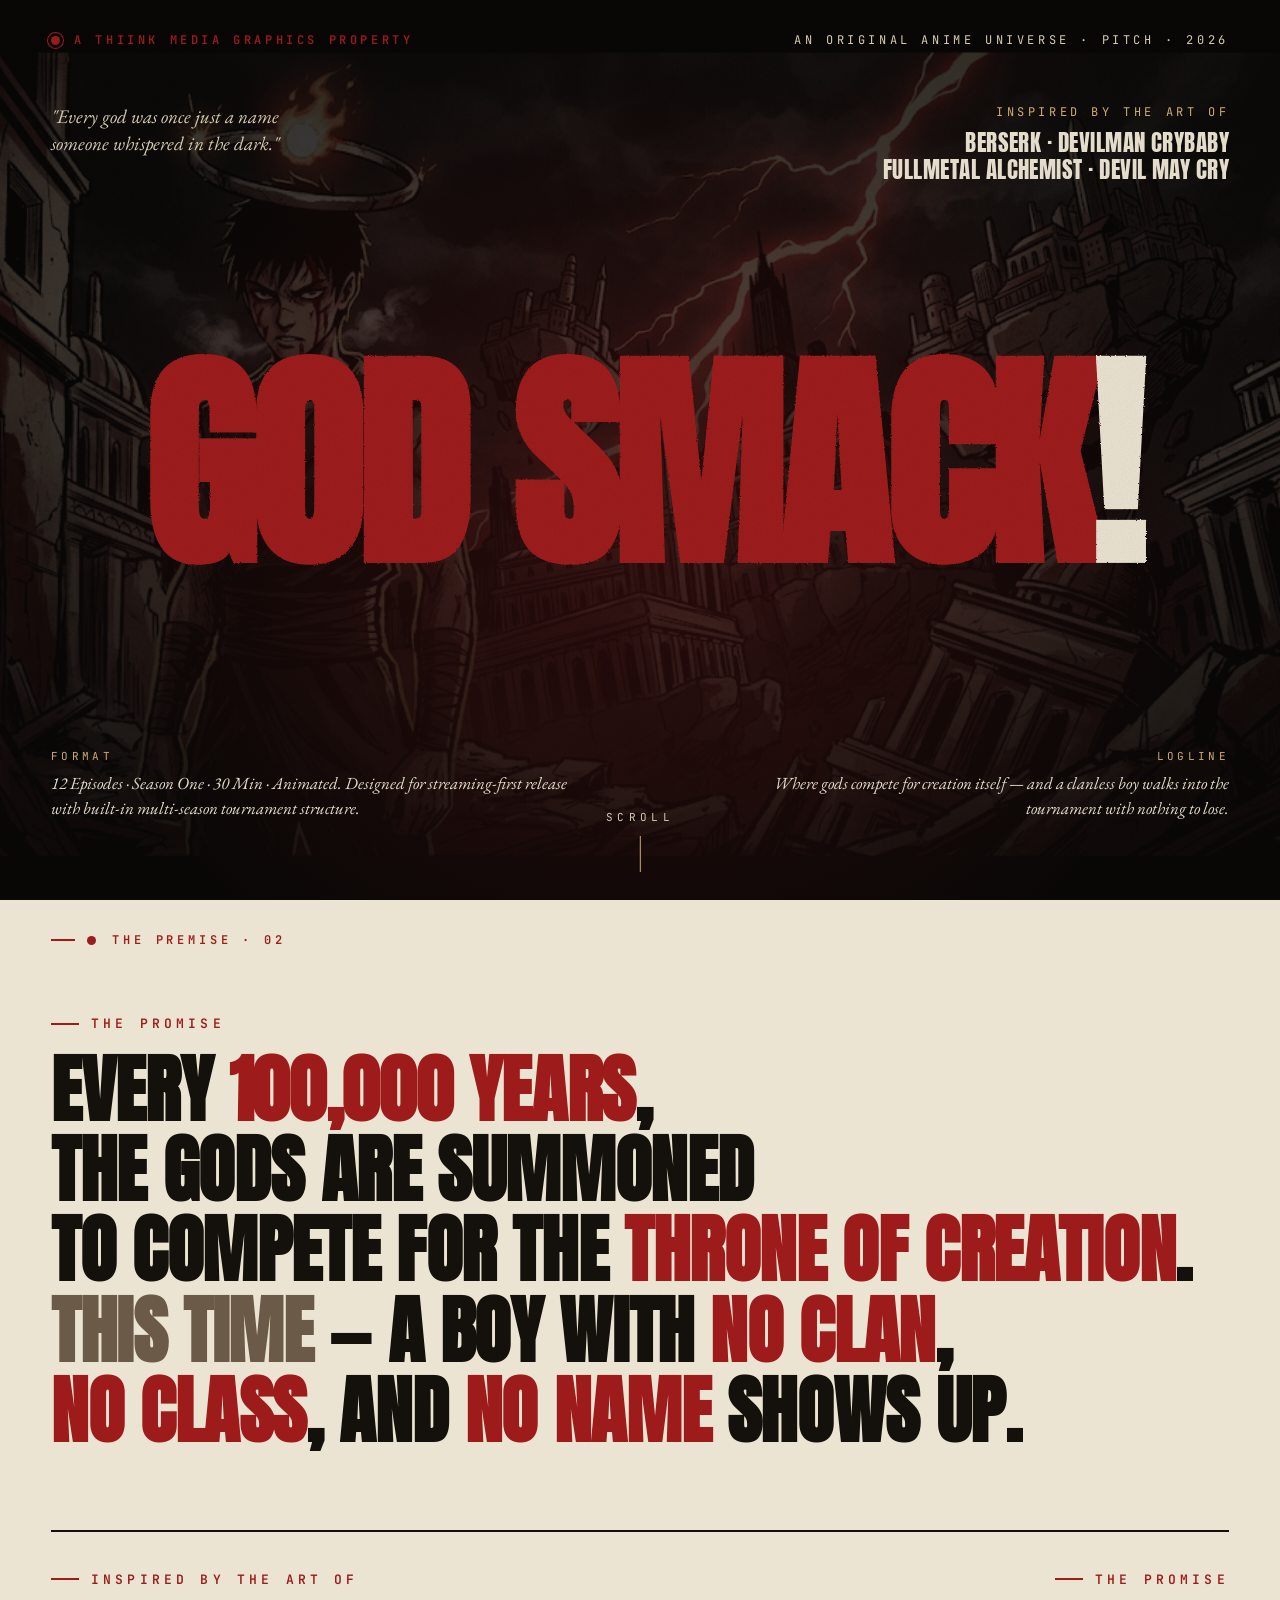
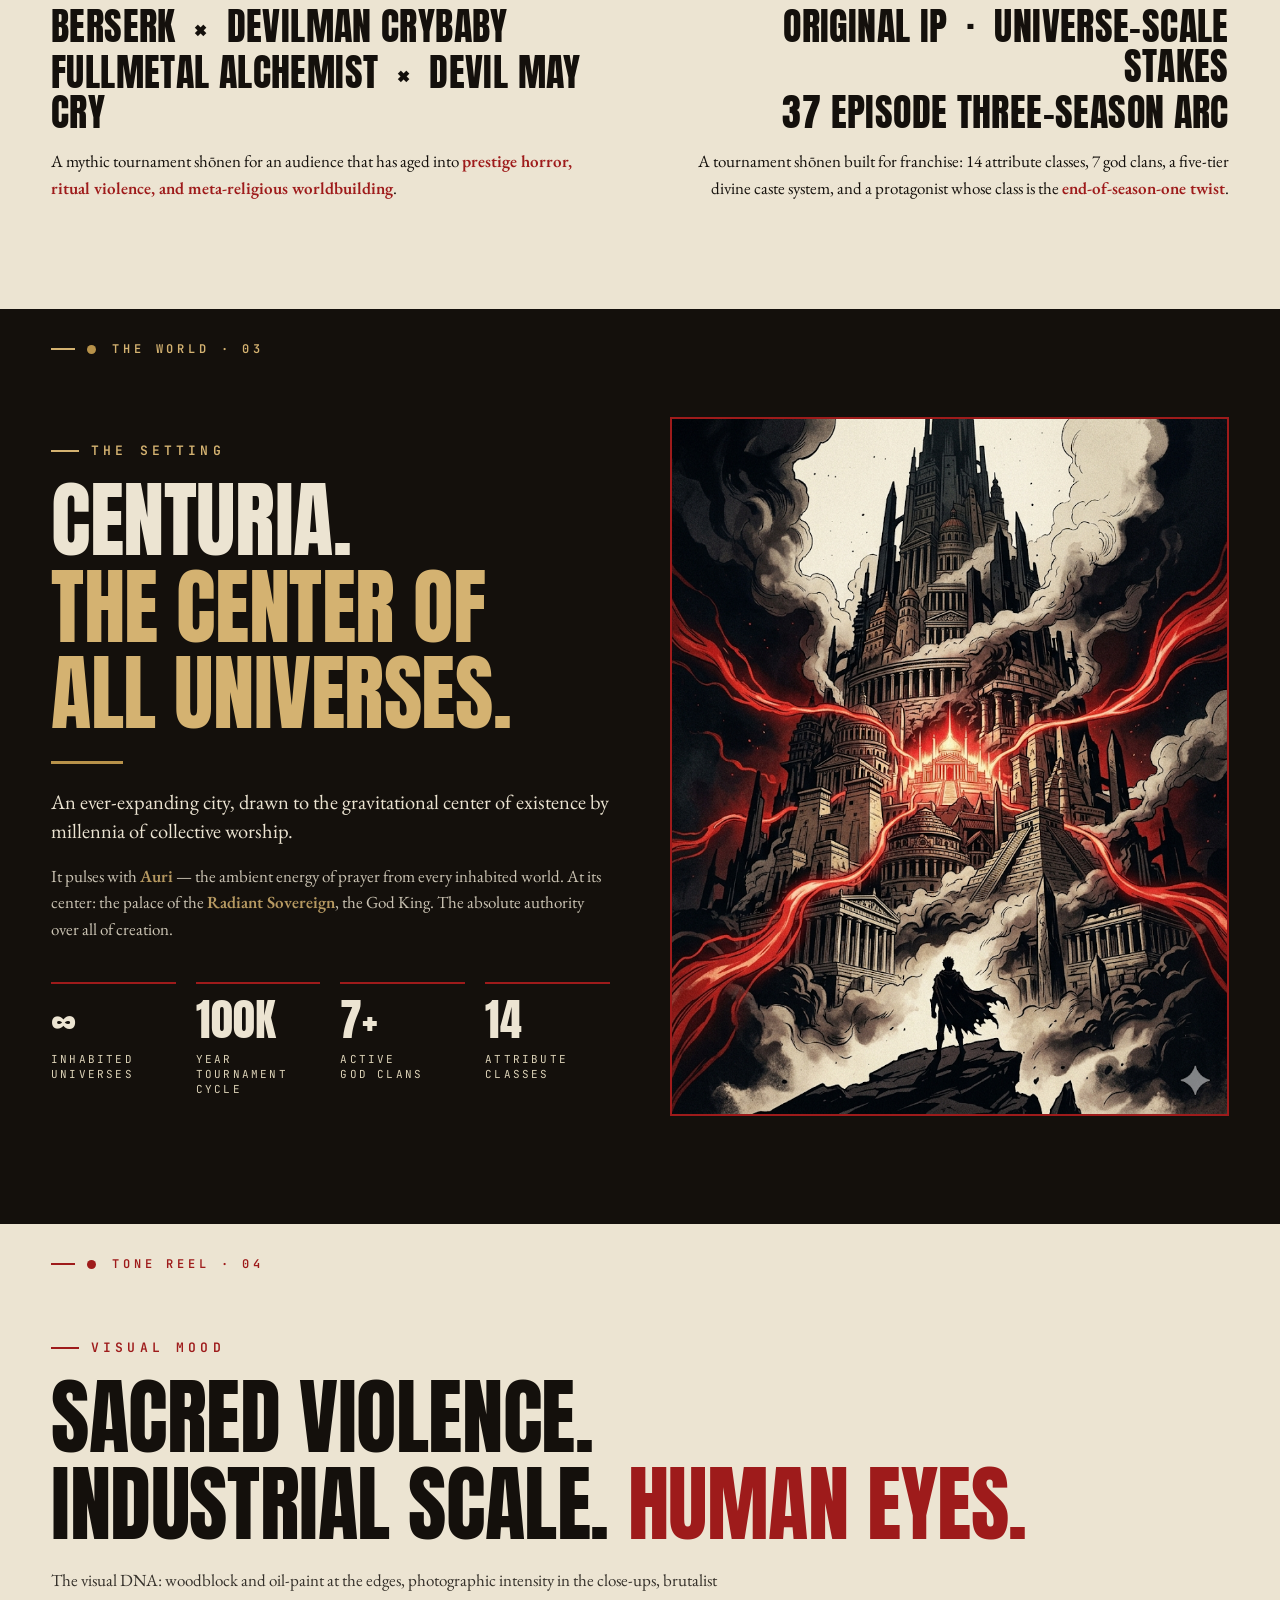
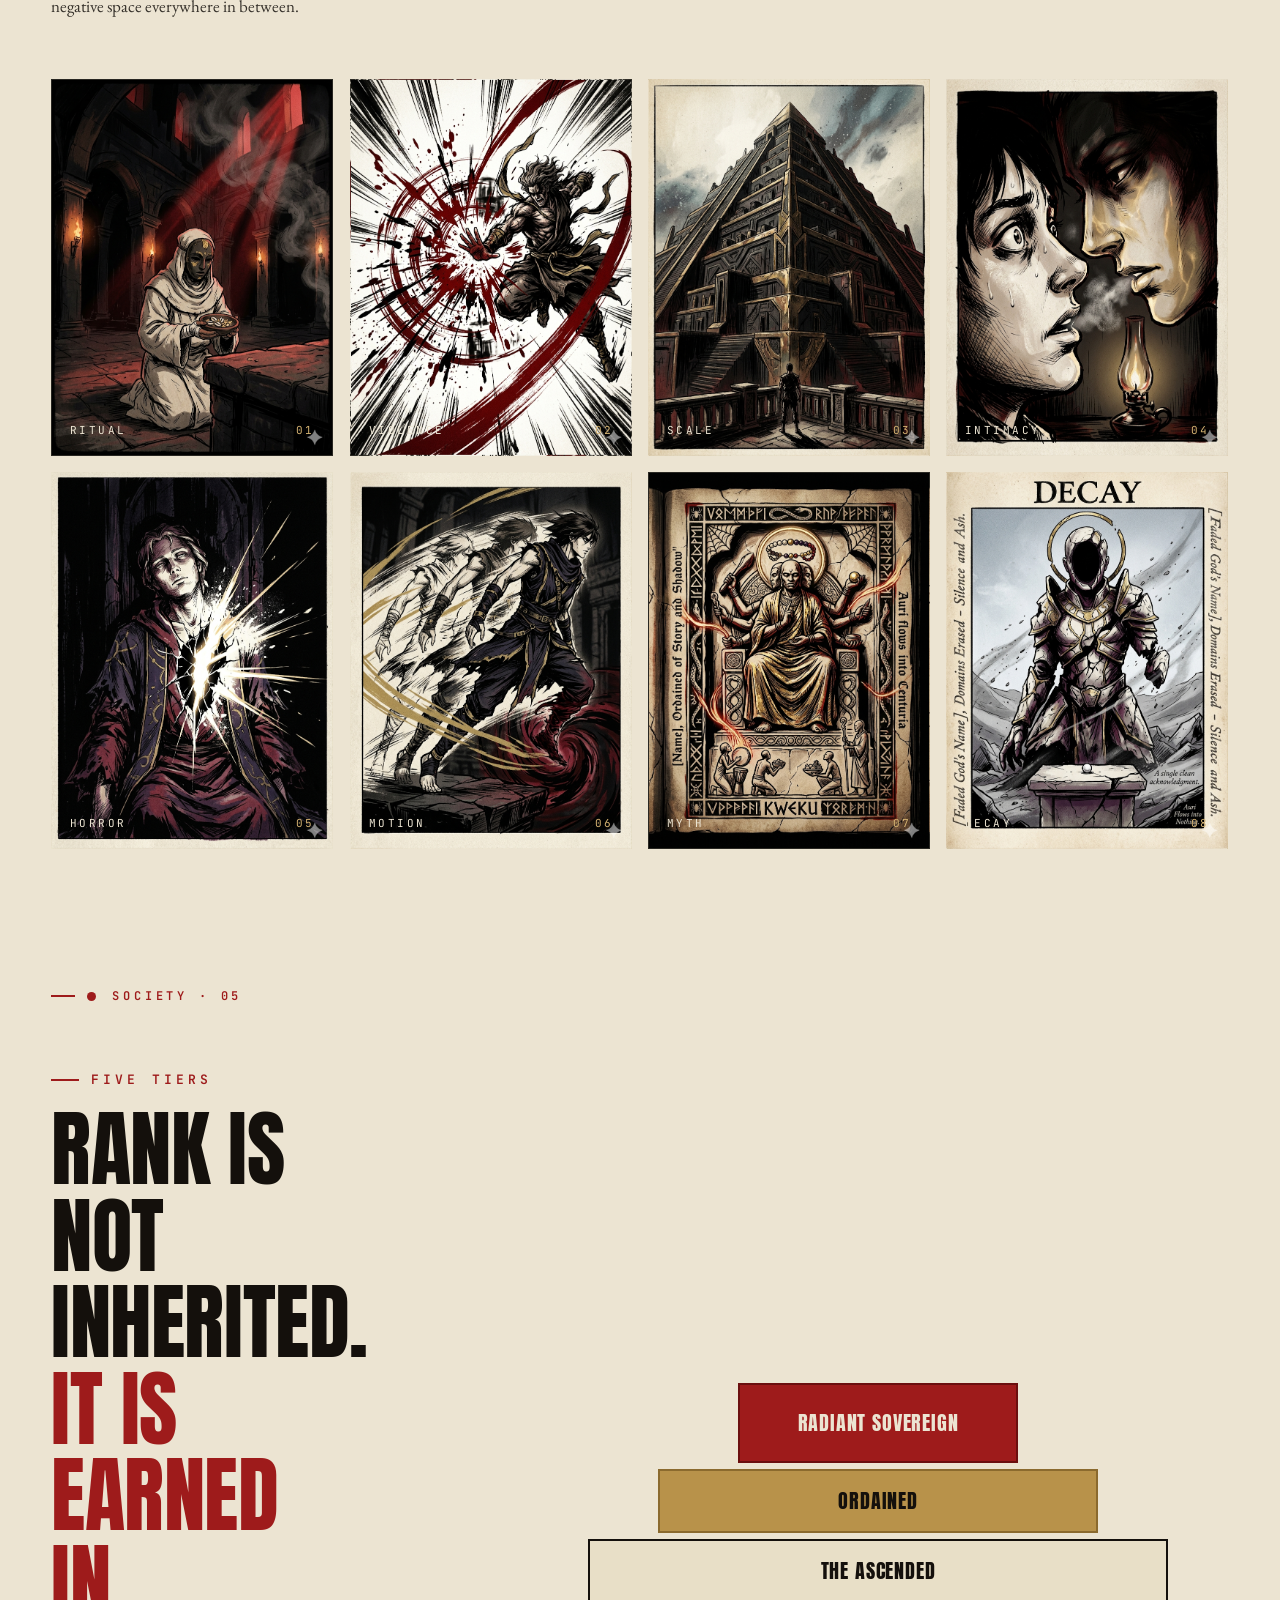
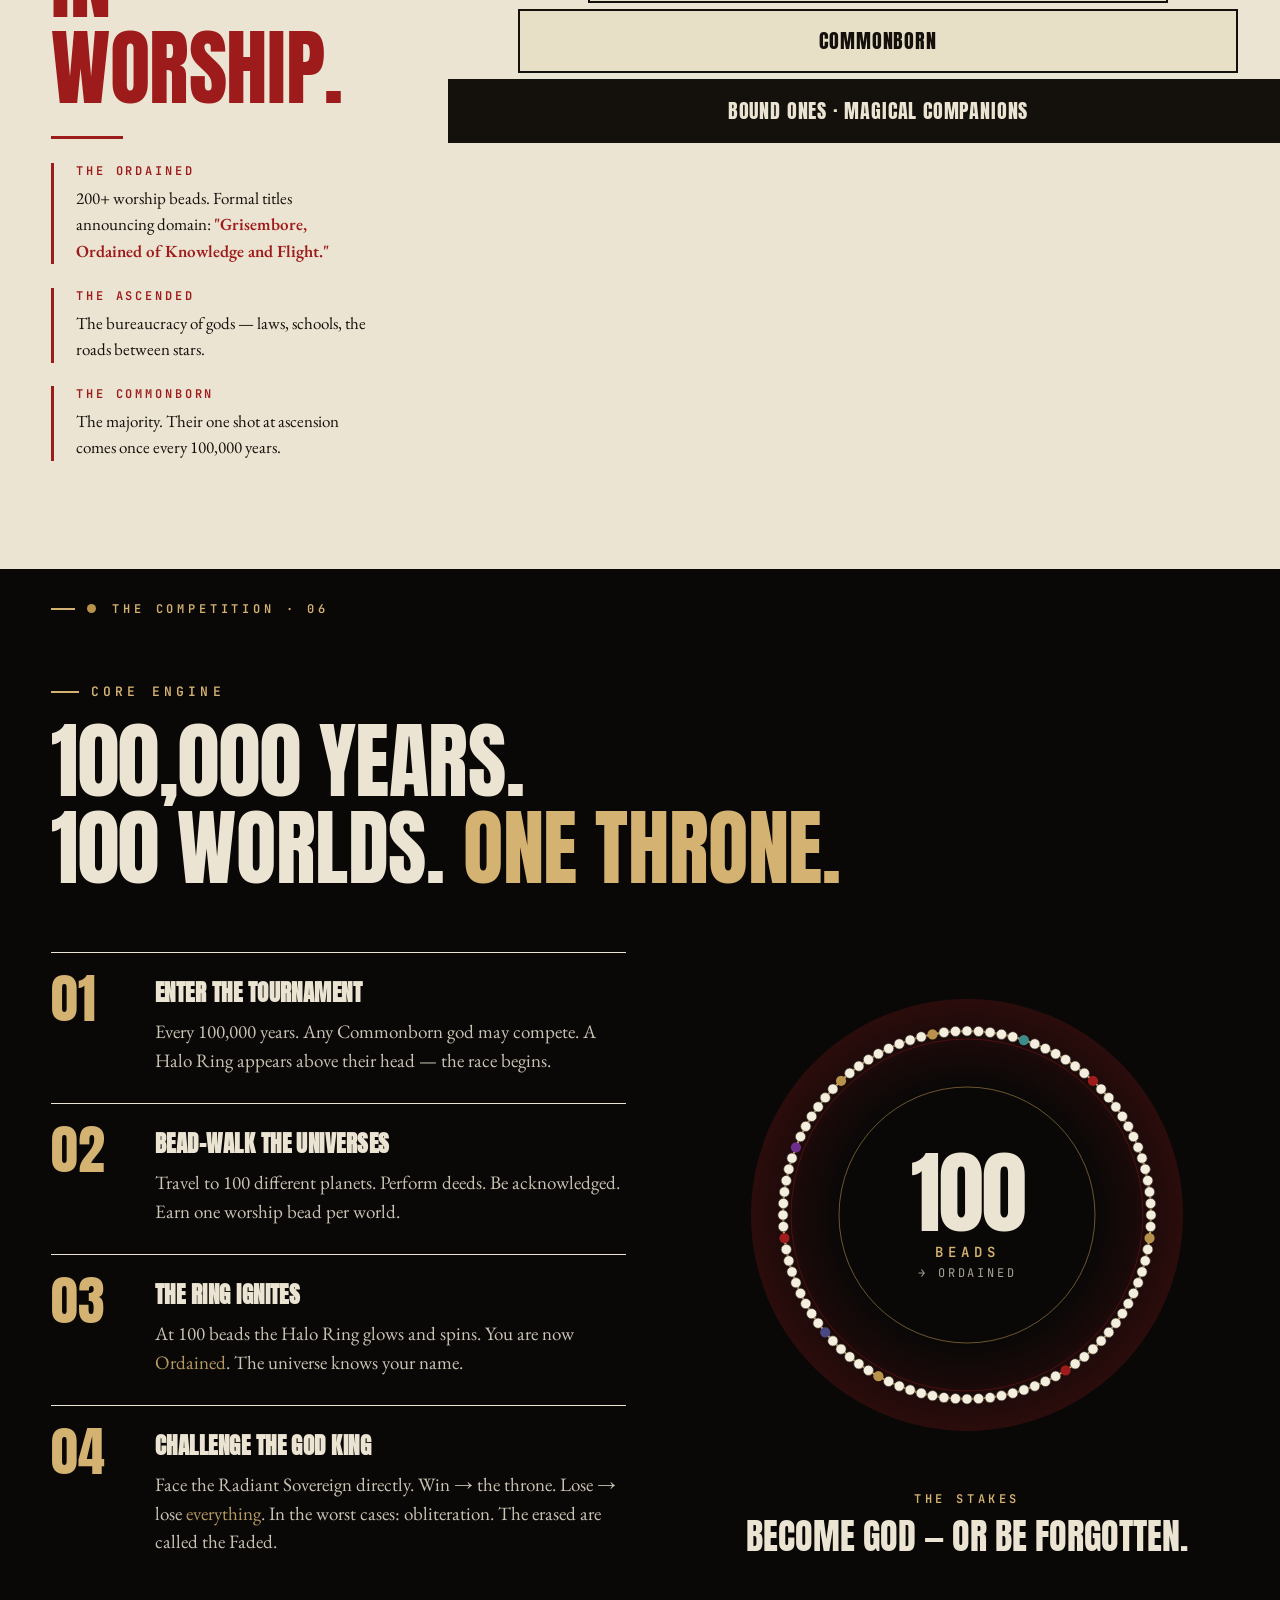
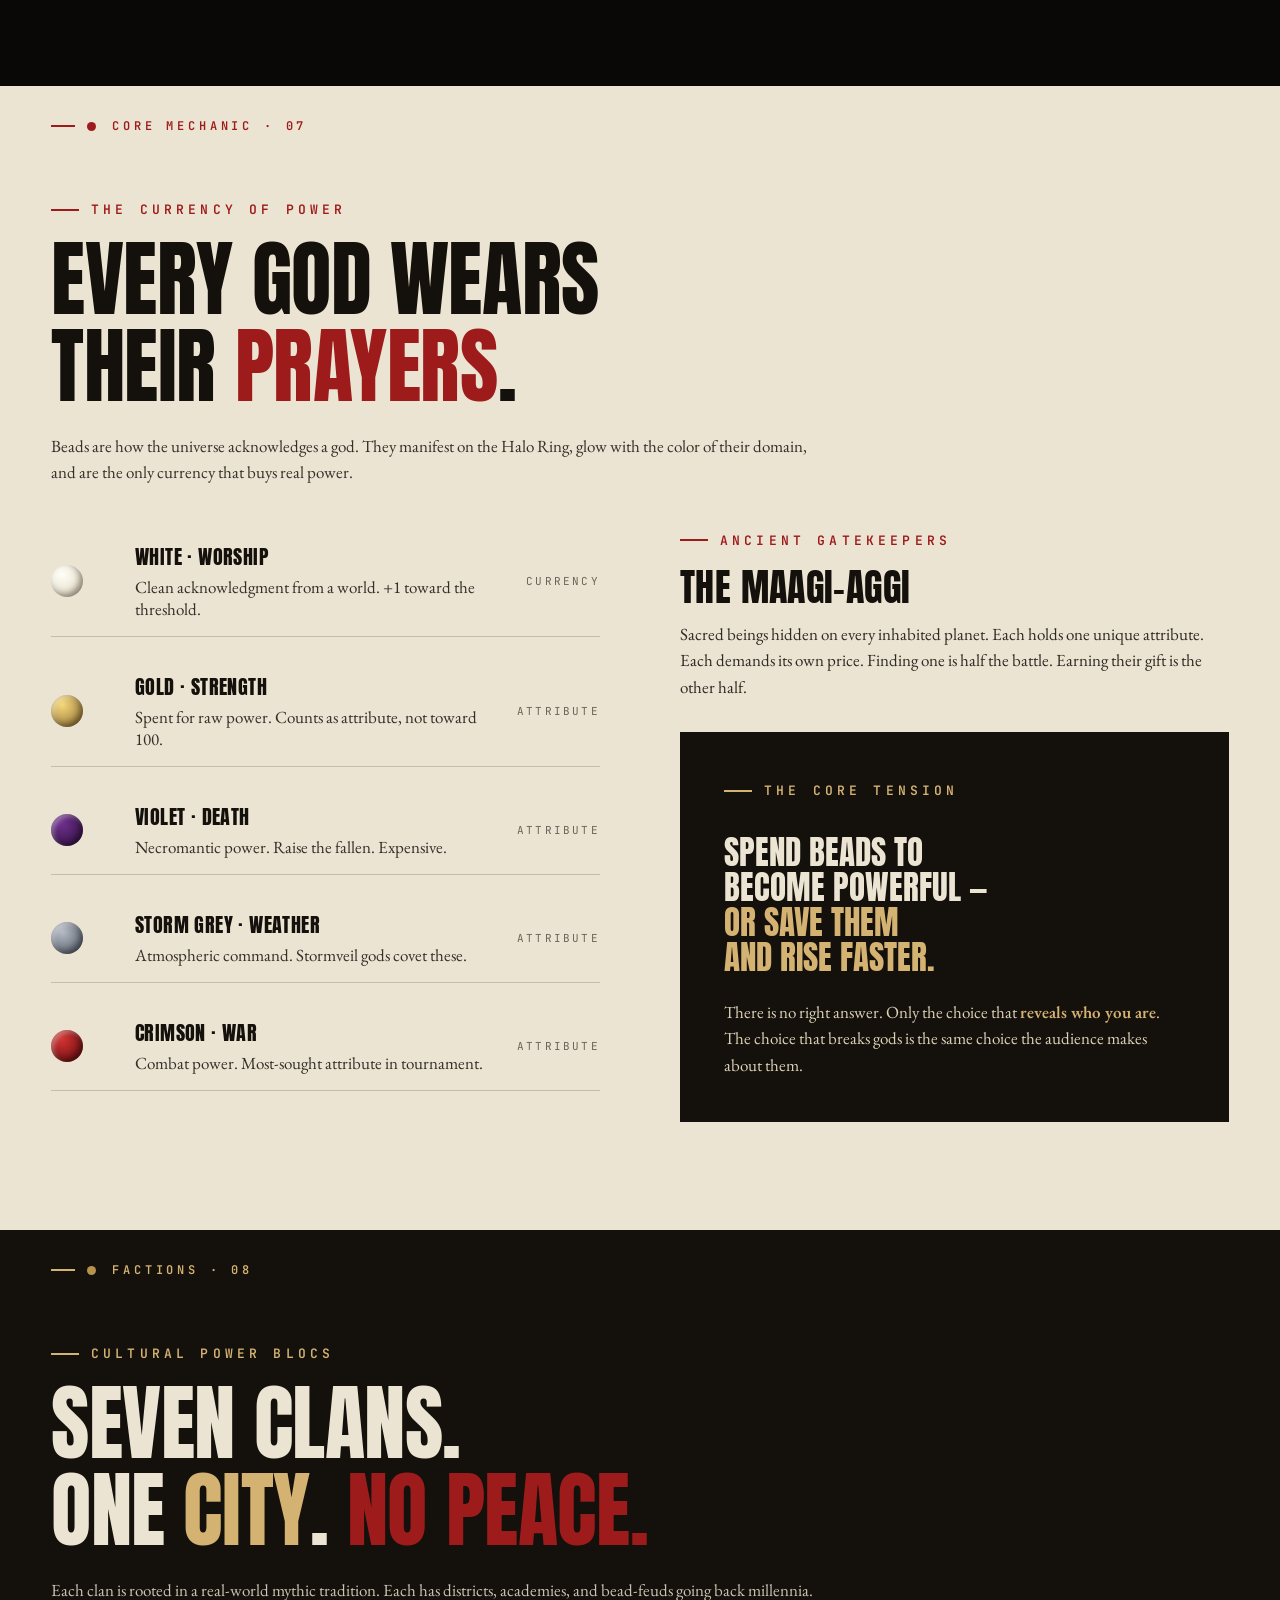
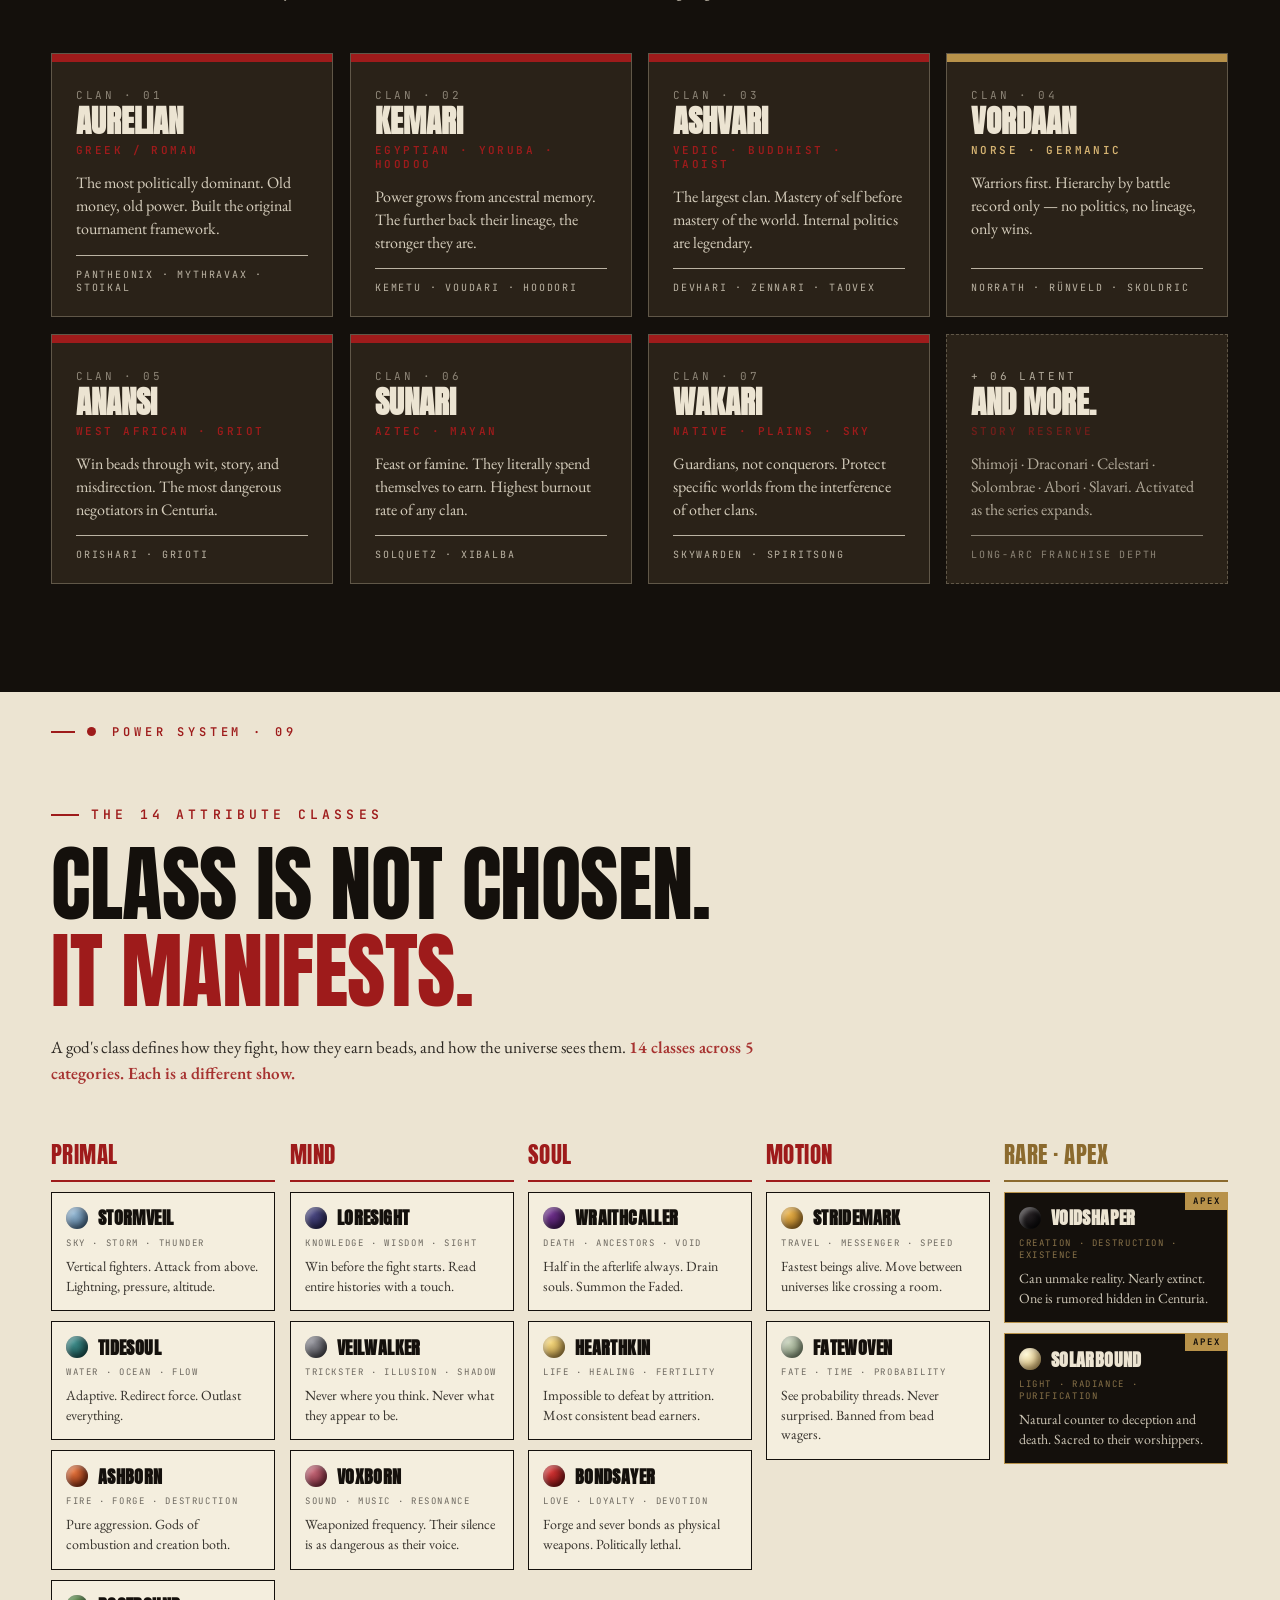
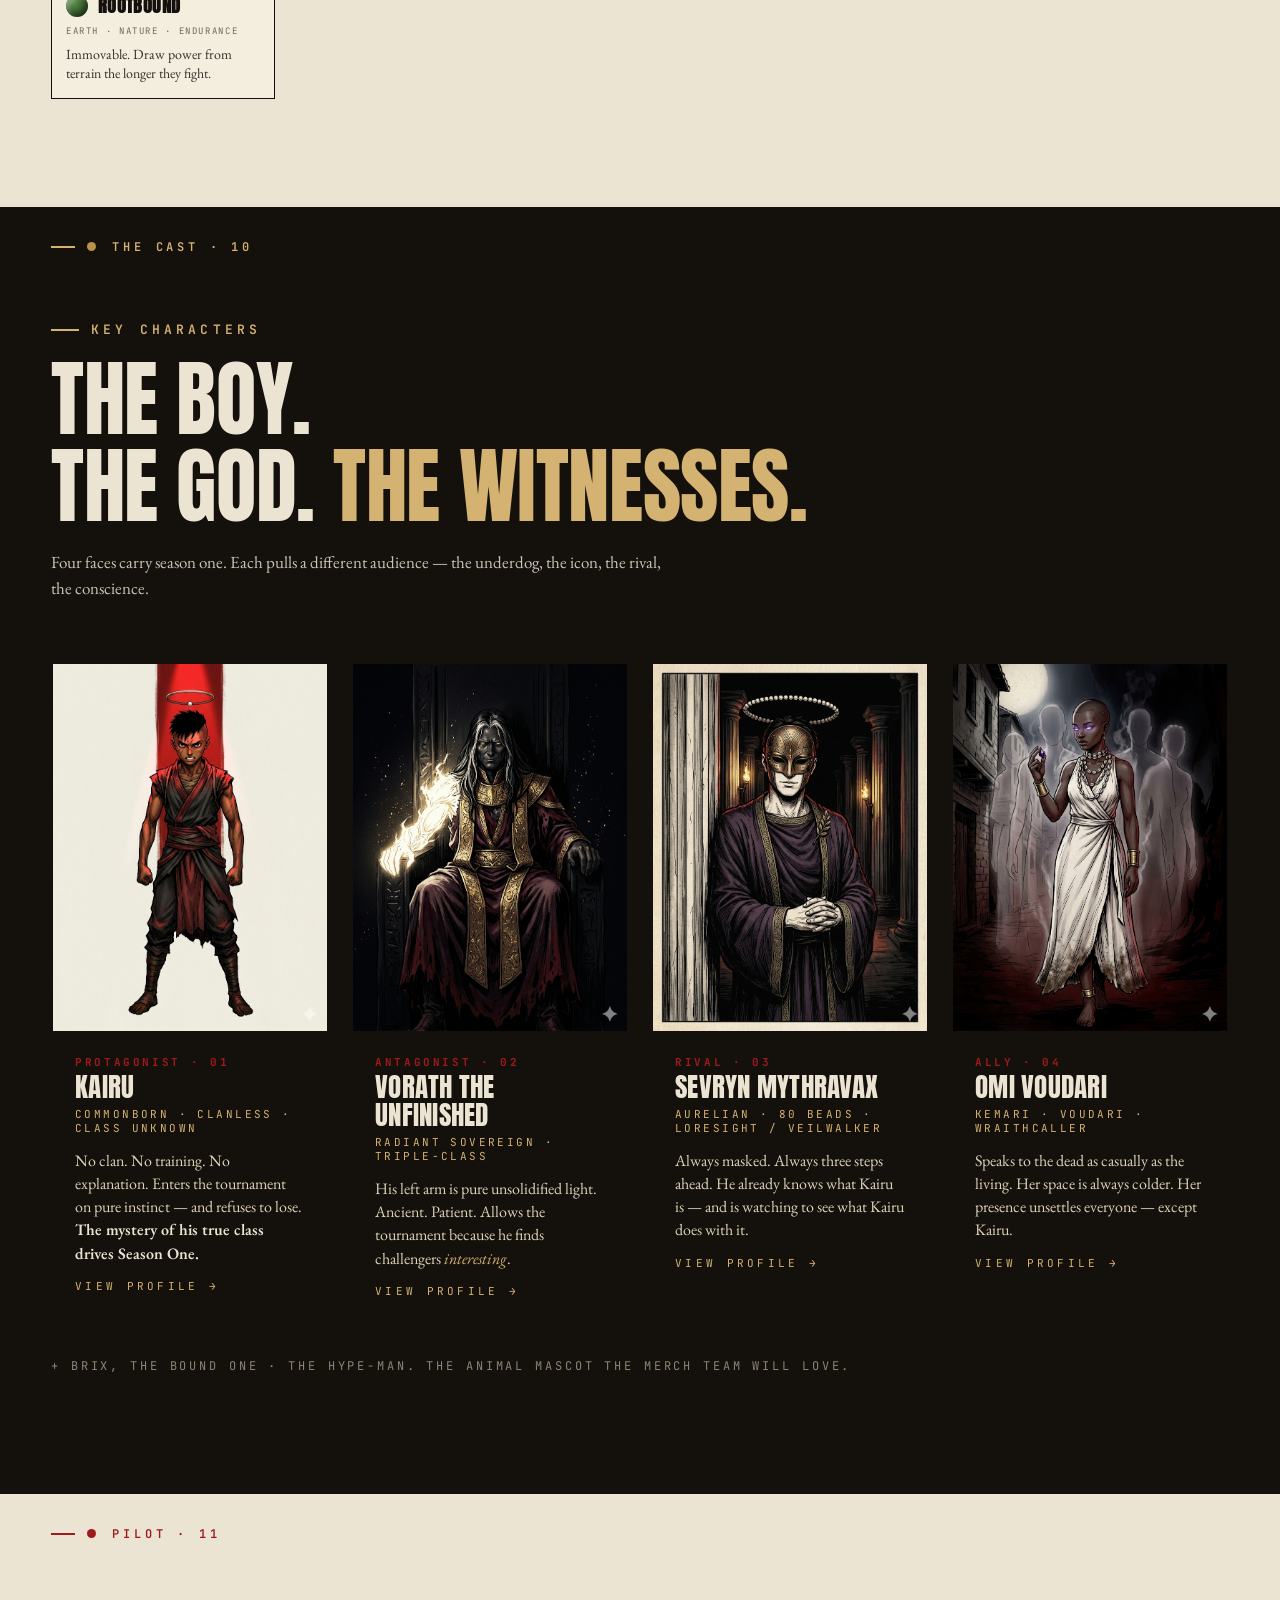
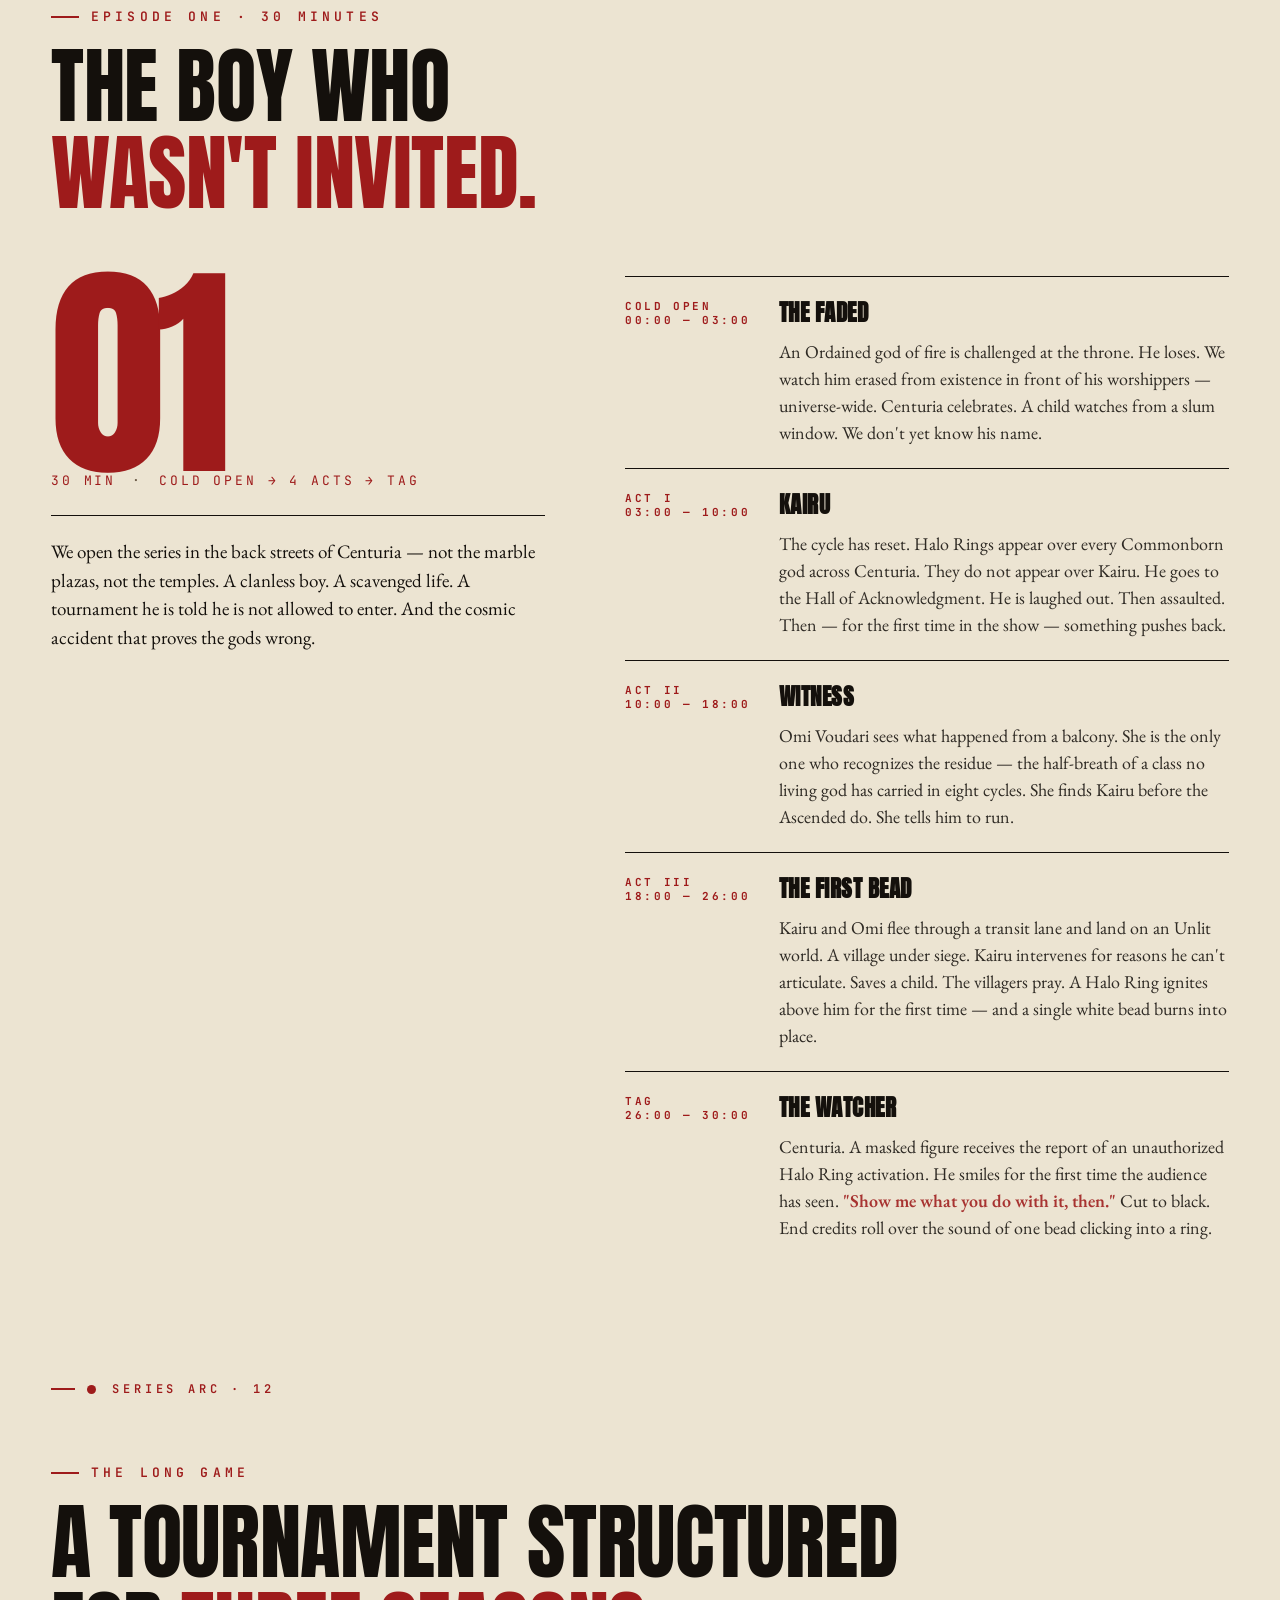
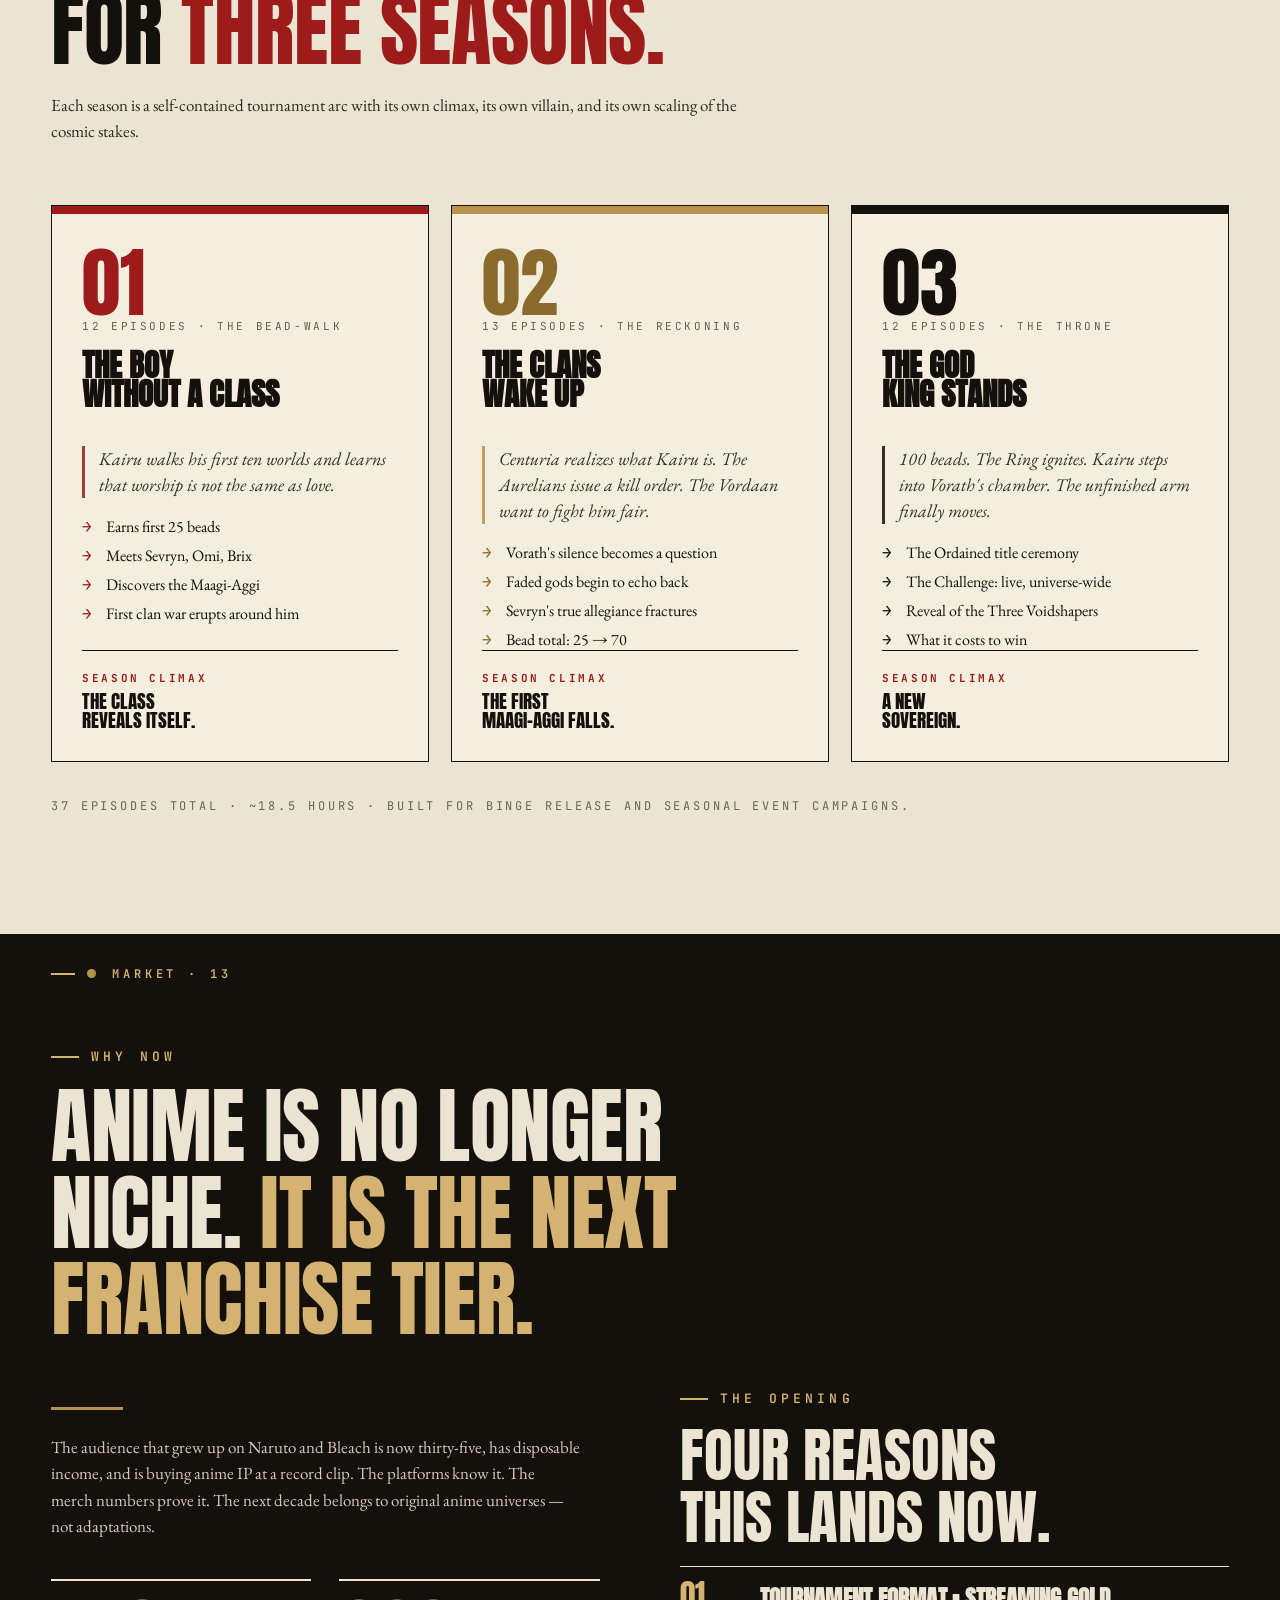
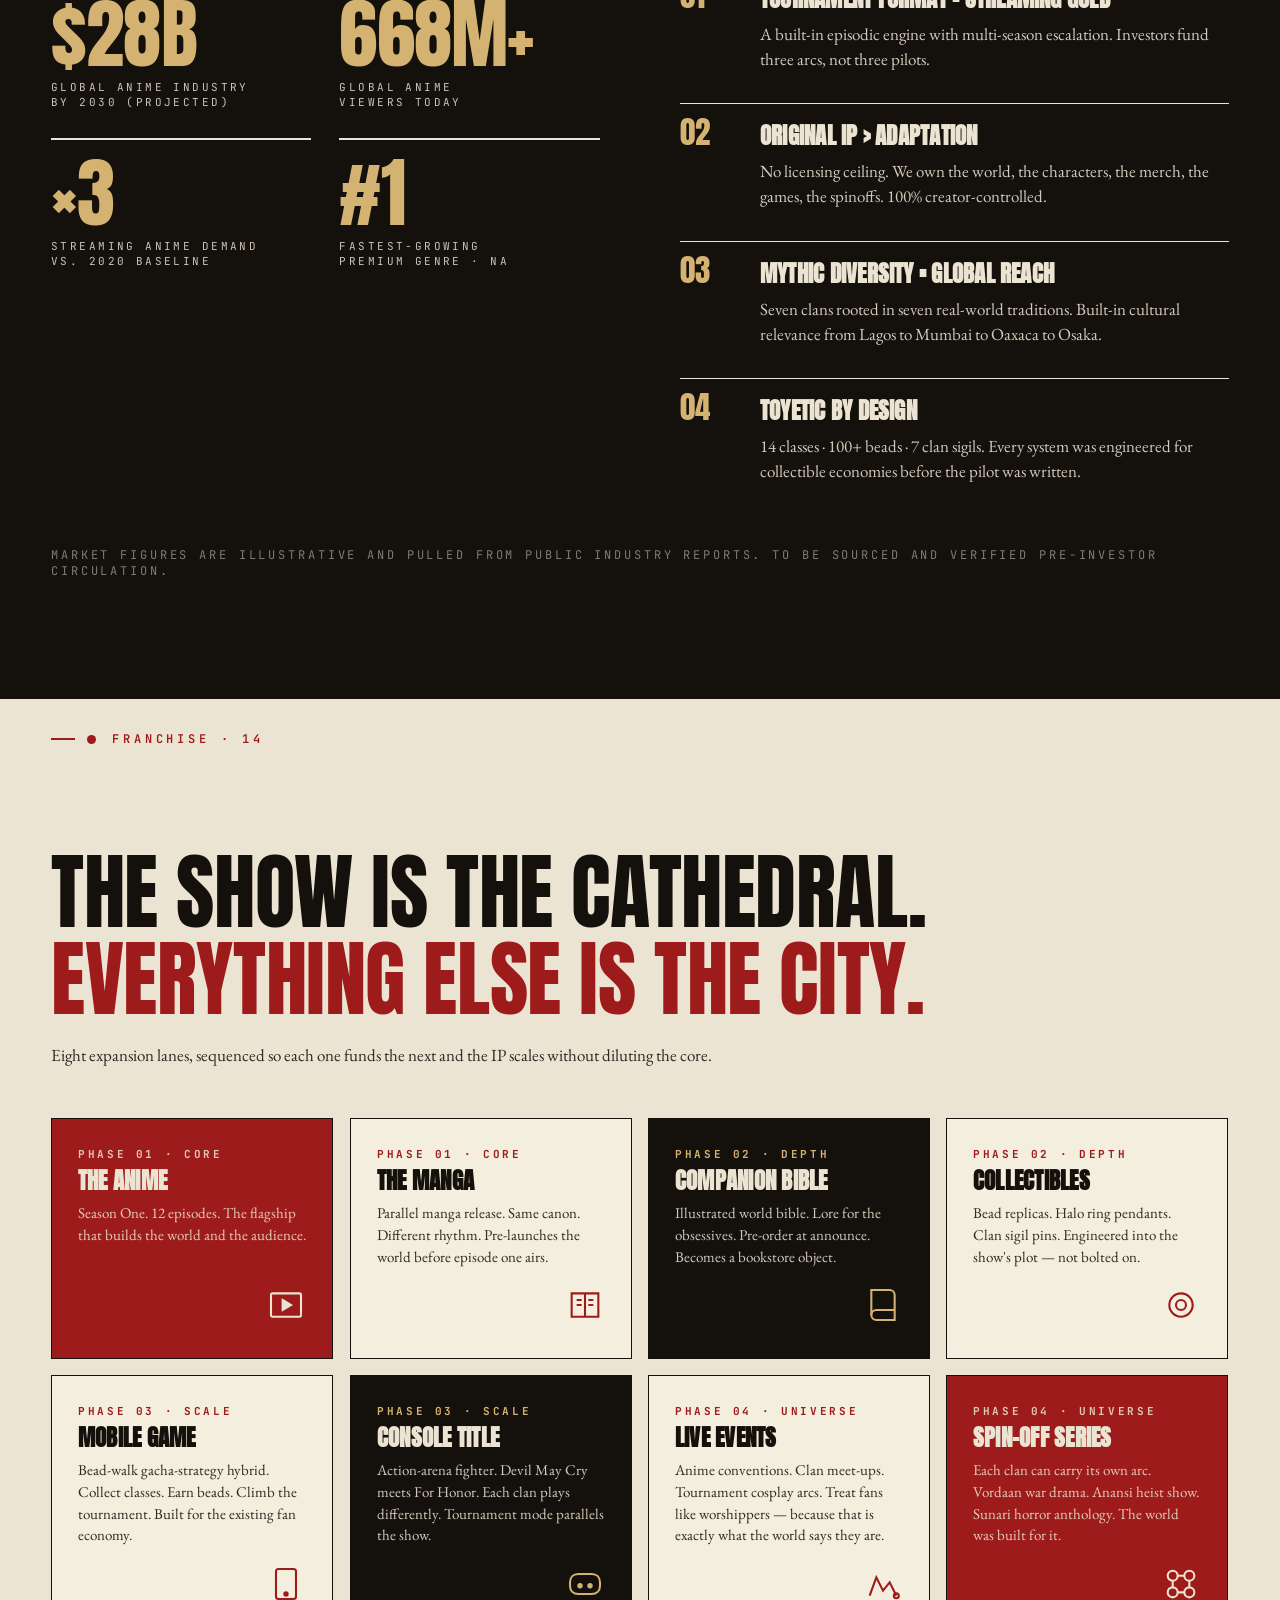
==== commit 90aafe46: "Remove placeholder hyperlinks from reference credits table" ====
--- a/index.html
+++ b/index.html
@@ -529,13 +529,13 @@
 
       <div class="src-list reveal" style="--delay:300ms;">
         <h4>Visual References — Credit Table</h4>
-        <div class="src-row"><span class="ref">§01 · Hero</span><span>Artist Name — "Work Title"</span><a href="#" target="_blank" rel="noopener">artstation.com / link</a></div>
-        <div class="src-row"><span class="ref">§03 · World</span><span>Artist Name — "Work Title"</span><a href="#" target="_blank" rel="noopener">artstation.com / link</a></div>
-        <div class="src-row"><span class="ref">§04 · Tone 1-8</span><span>Various artists — credit each individually</span><a href="#" target="_blank" rel="noopener">multiple sources</a></div>
-        <div class="src-row"><span class="ref">§10 · Kairu</span><span>Artist Name — "Work Title"</span><a href="#" target="_blank" rel="noopener">artstation.com / link</a></div>
-        <div class="src-row"><span class="ref">§10 · Vorath</span><span>Artist Name — "Work Title"</span><a href="#" target="_blank" rel="noopener">pinterest.com / link</a></div>
-        <div class="src-row"><span class="ref">§10 · Sevryn</span><span>Artist Name — "Work Title"</span><a href="#" target="_blank" rel="noopener">artstation.com / link</a></div>
-        <div class="src-row"><span class="ref">§10 · Omi</span><span>Artist Name — "Work Title"</span><a href="#" target="_blank" rel="noopener">pinterest.com / link</a></div>
+        <div class="src-row"><span class="ref">§01 · Hero</span><span>Mustapha C. A. Jr - google gemini</span></div>
+        <div class="src-row"><span class="ref">§03 · World</span><span>Mustapha C. A. Jr - google gemini</span></div>
+        <div class="src-row"><span class="ref">§04 · Tone 1-8</span><span>Mustapha C. A. Jr - google gemini</span></div>
+        <div class="src-row"><span class="ref">§10 · Kairu</span><span>Mustapha C. A. Jr - google gemini</span></div>
+        <div class="src-row"><span class="ref">§10 · Vorath</span><span>Mustapha C. A. Jr - google gemini</span></div>
+        <div class="src-row"><span class="ref">§10 · Sevryn</span><span>Mustapha C. A. Jr - google gemini</span></div>
+        <div class="src-row"><span class="ref">§10 · Omi</span><span>Mustapha C. A. Jr - google gemini</span></div>
       </div>
     </div>
   </div>
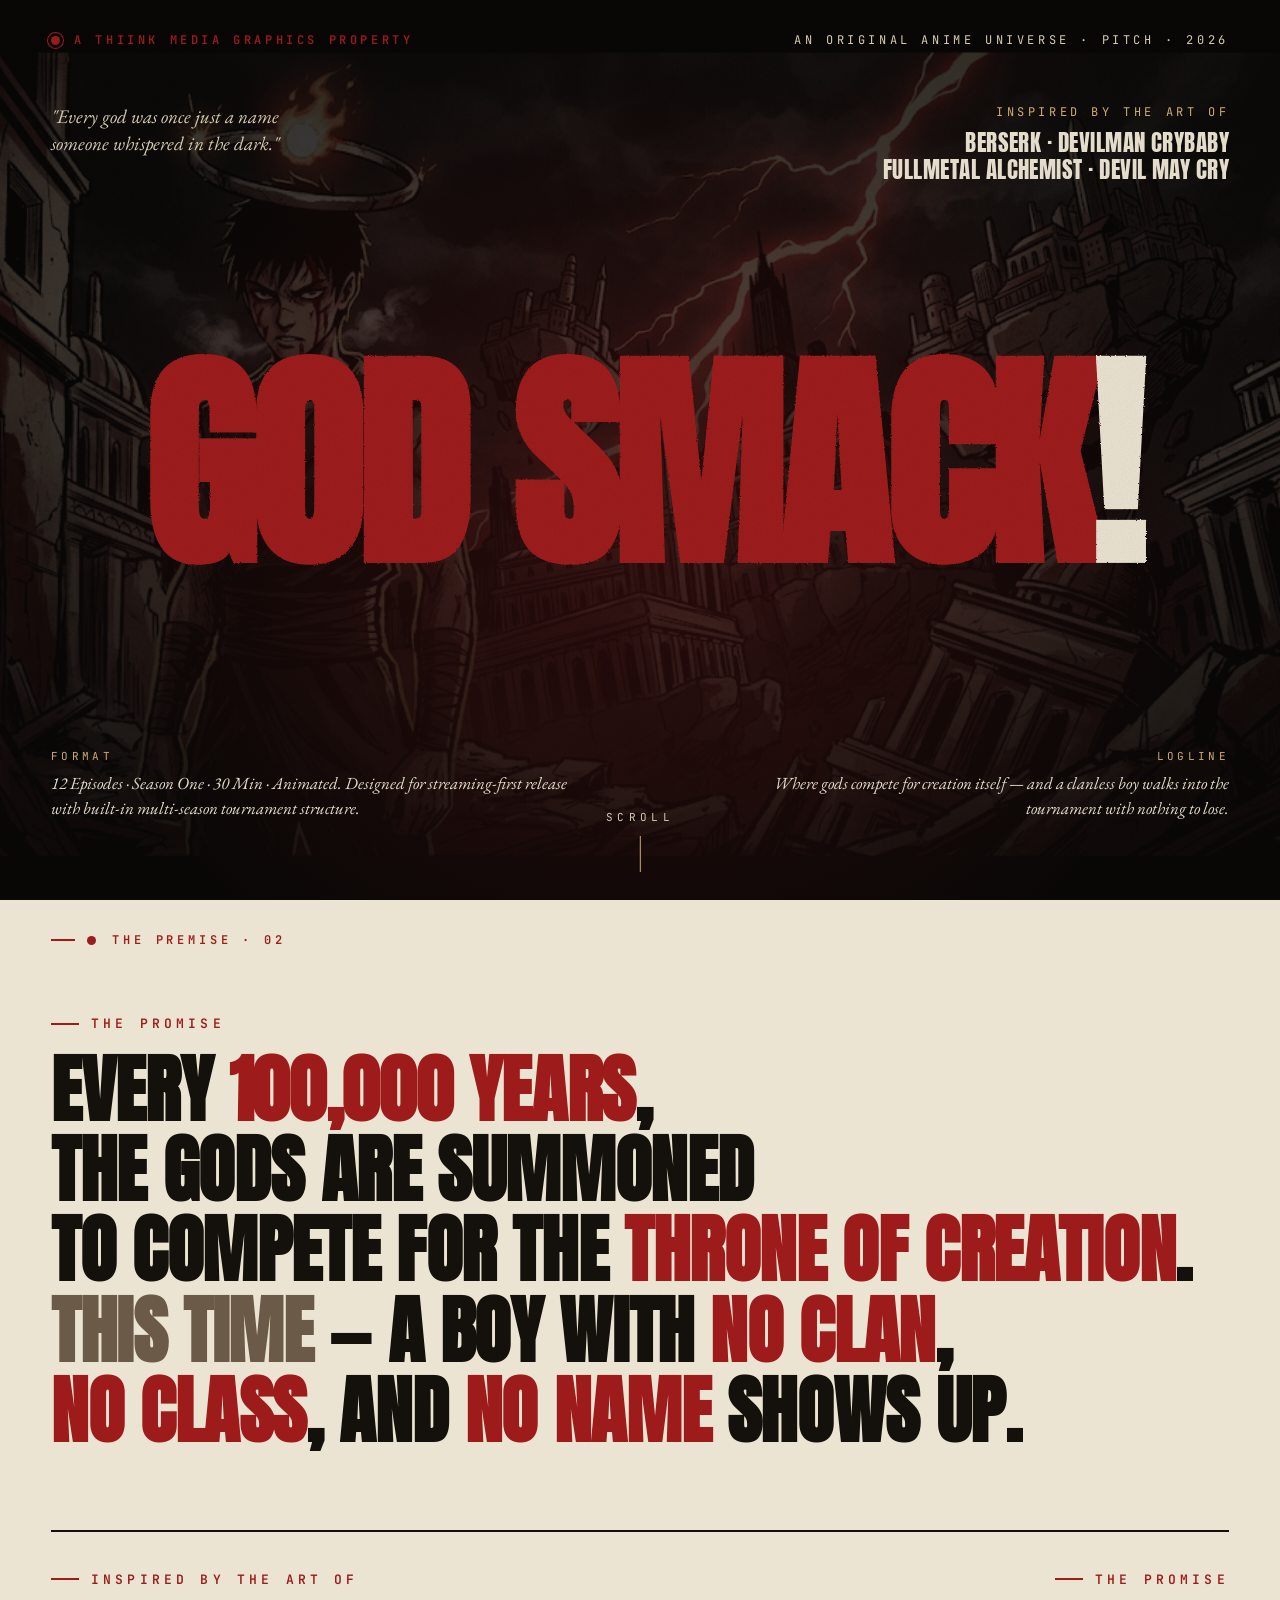
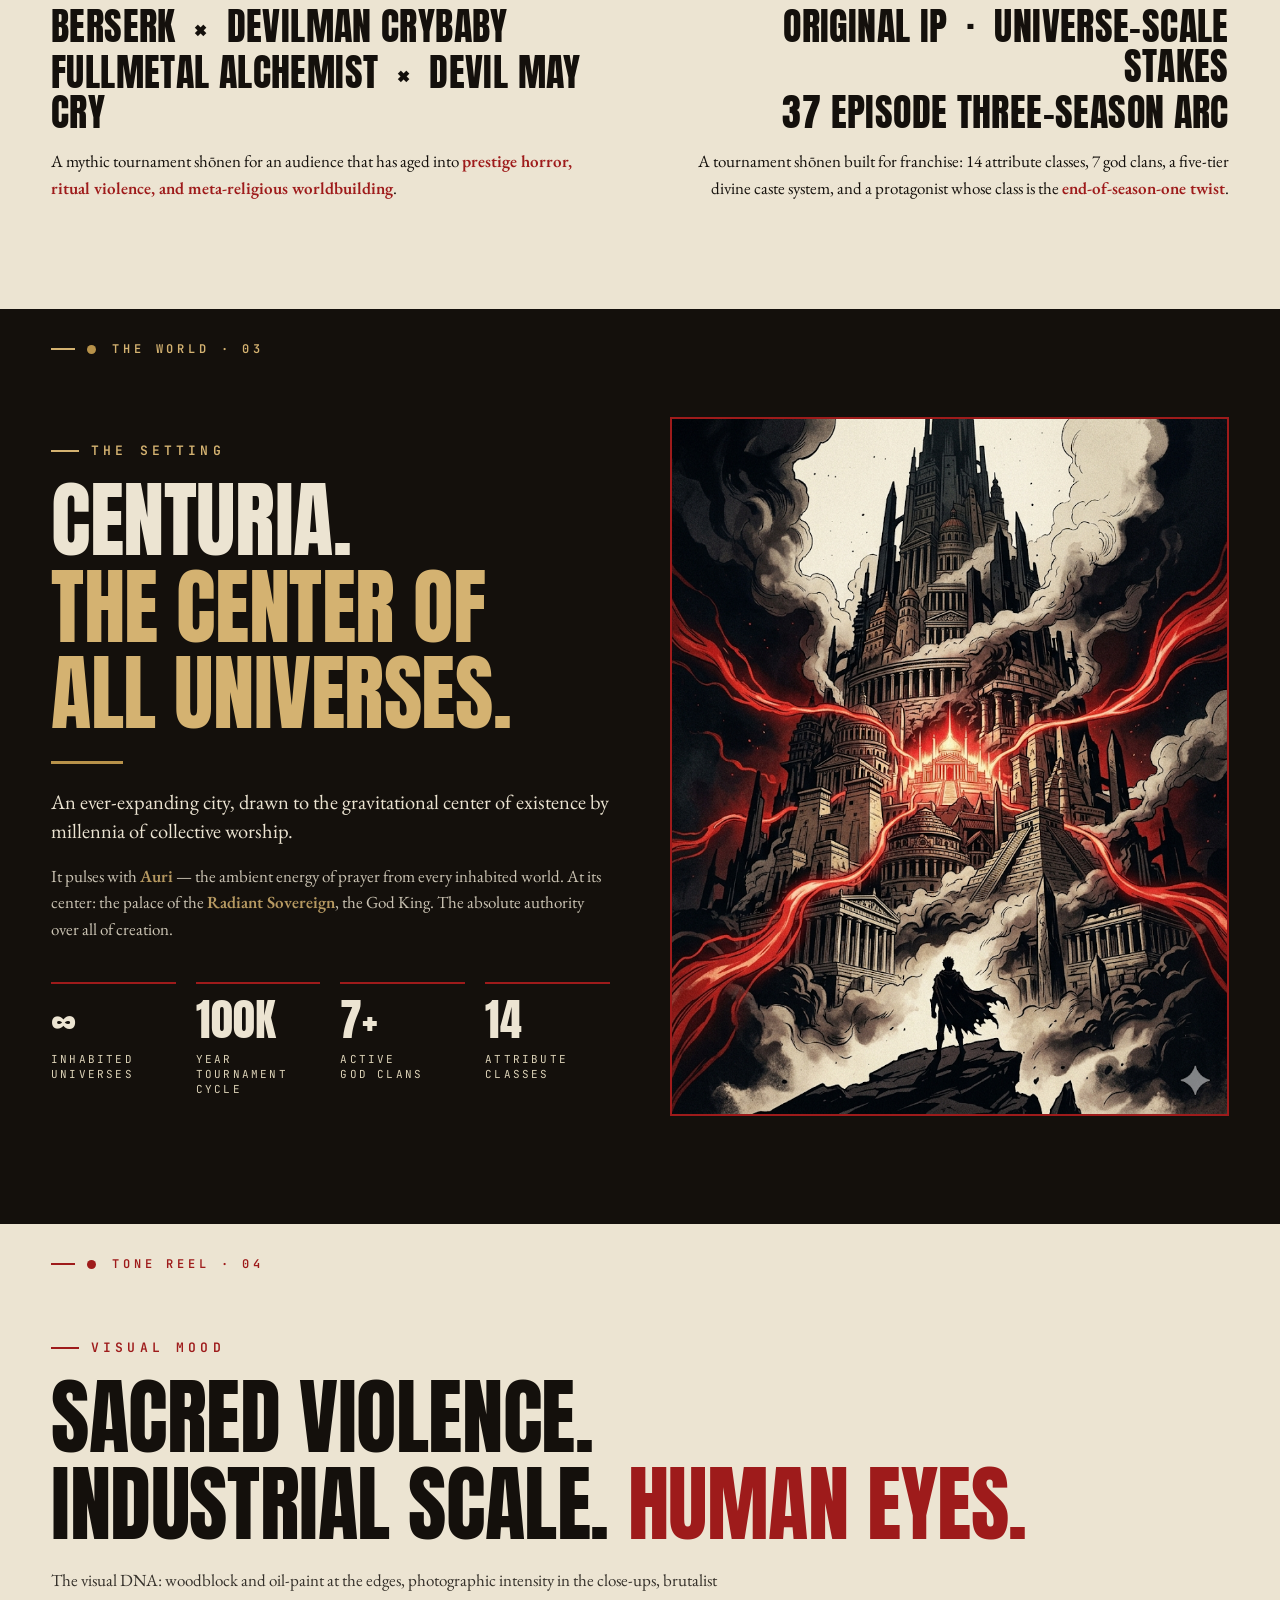
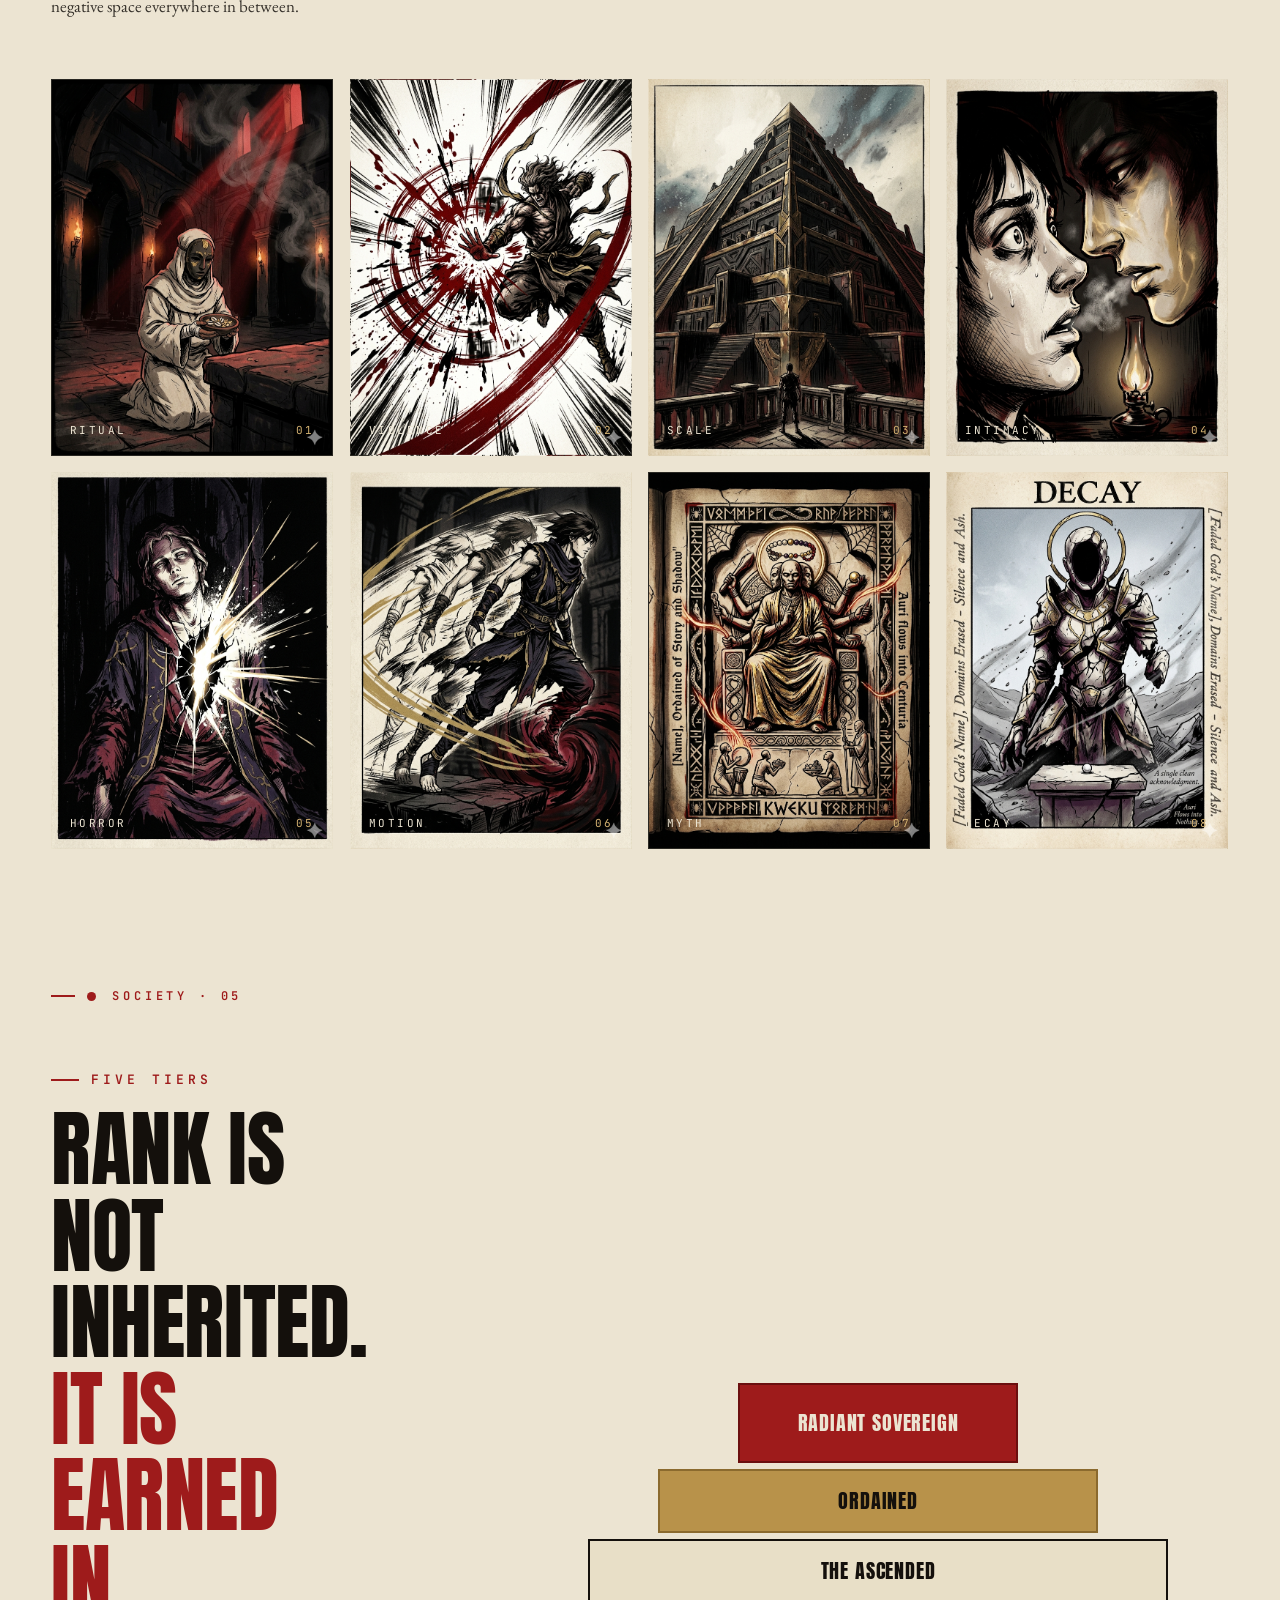
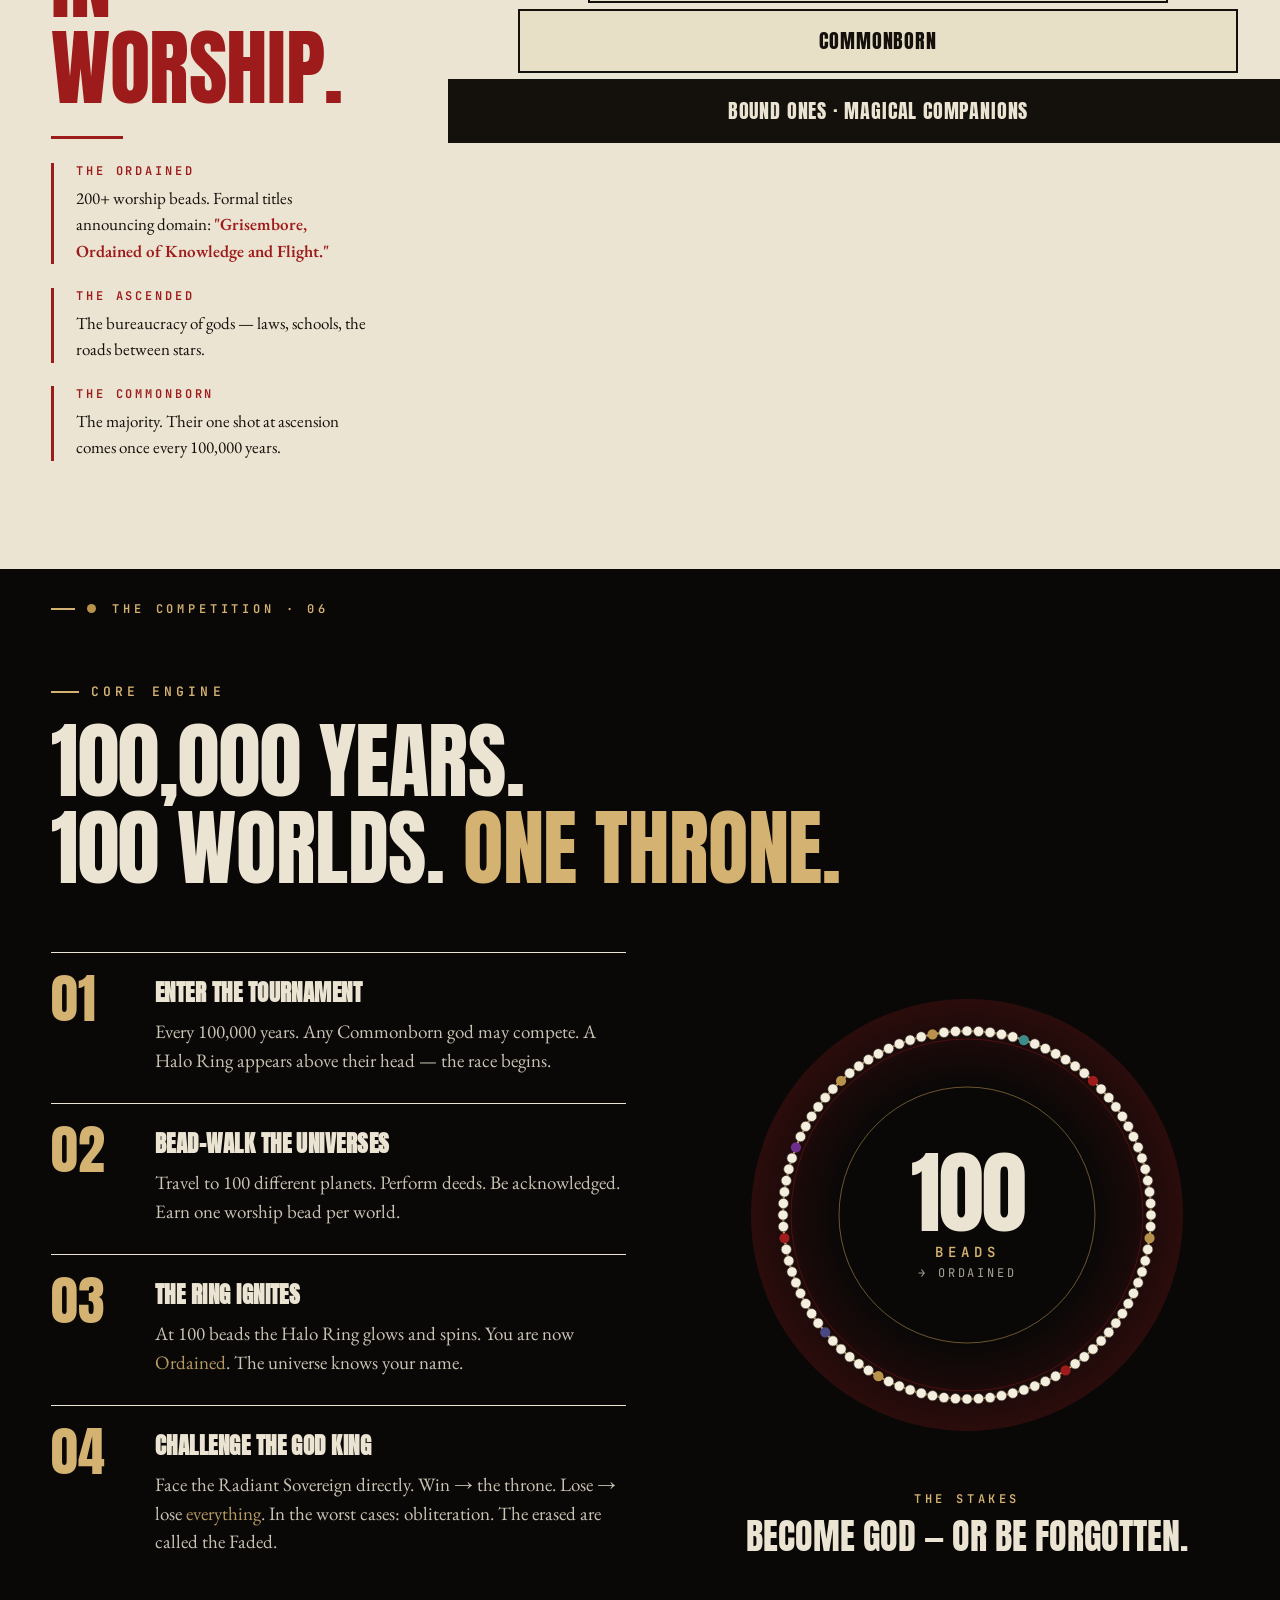
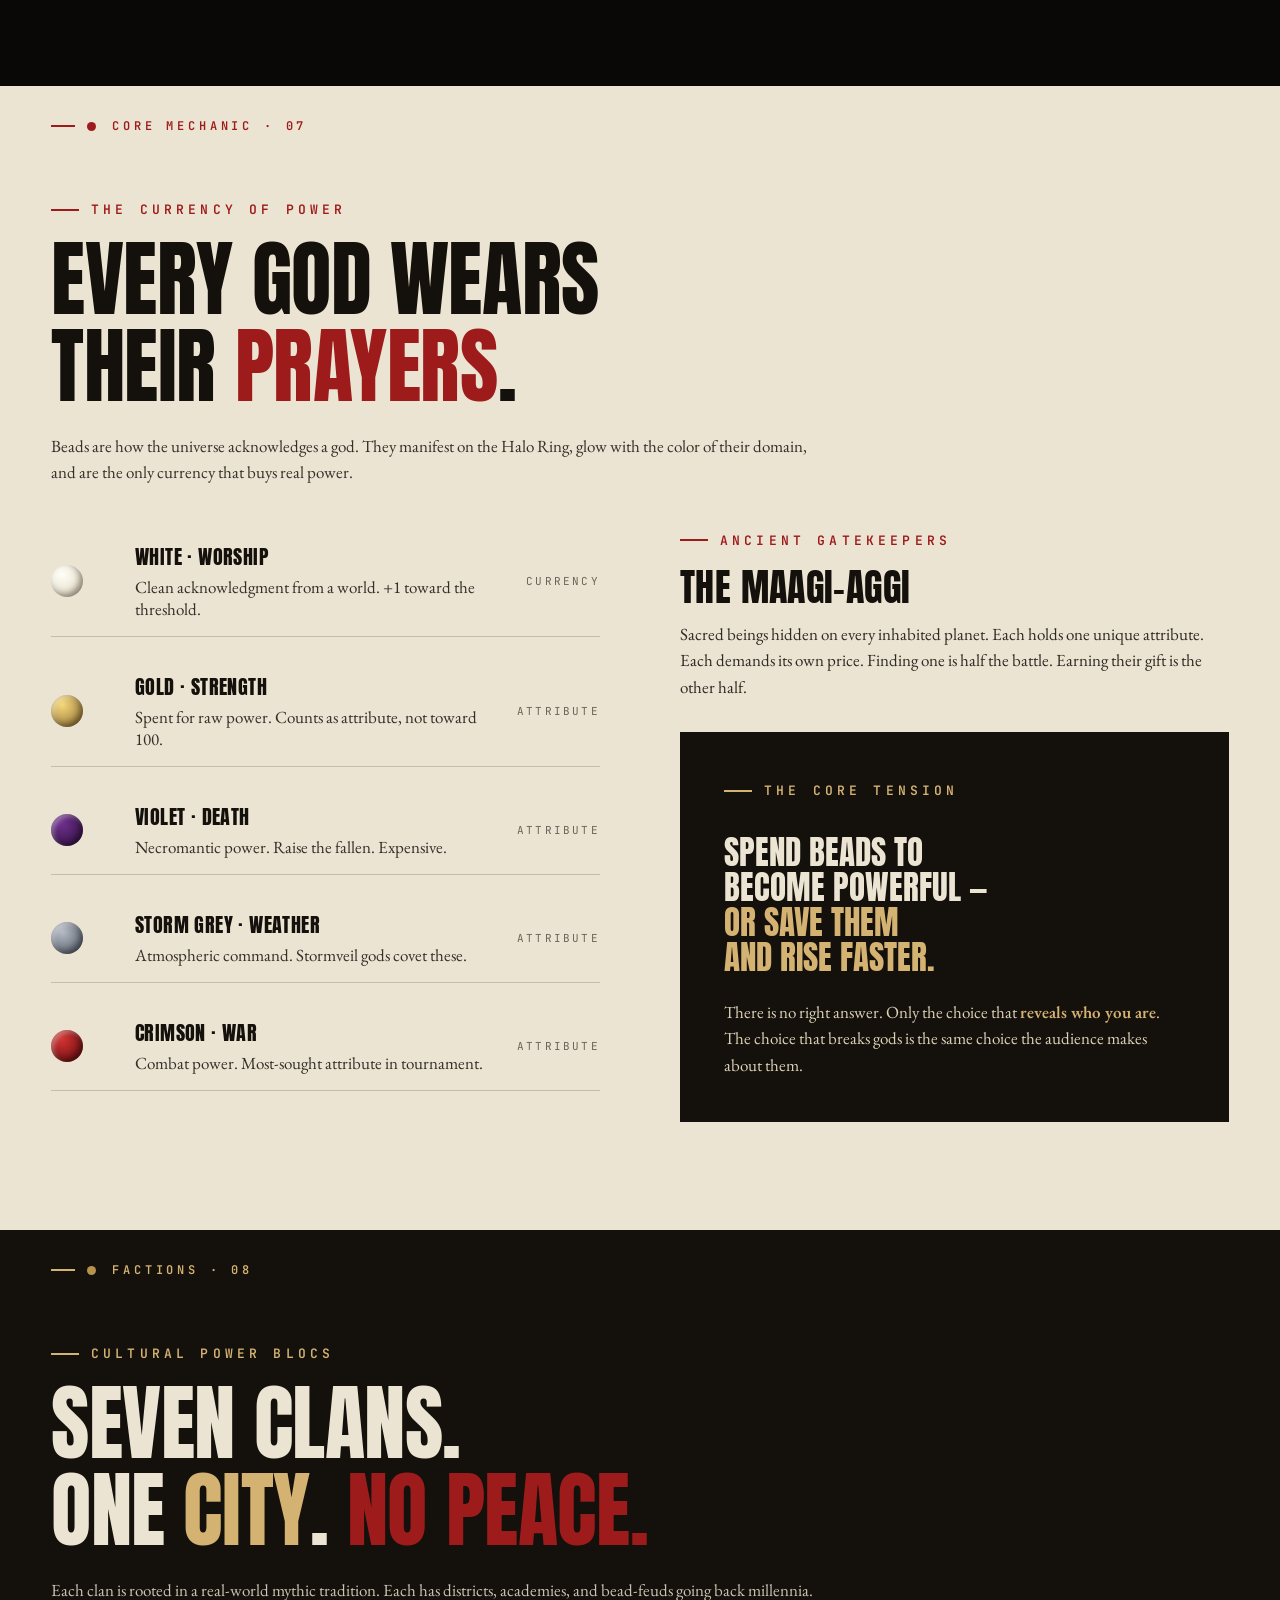
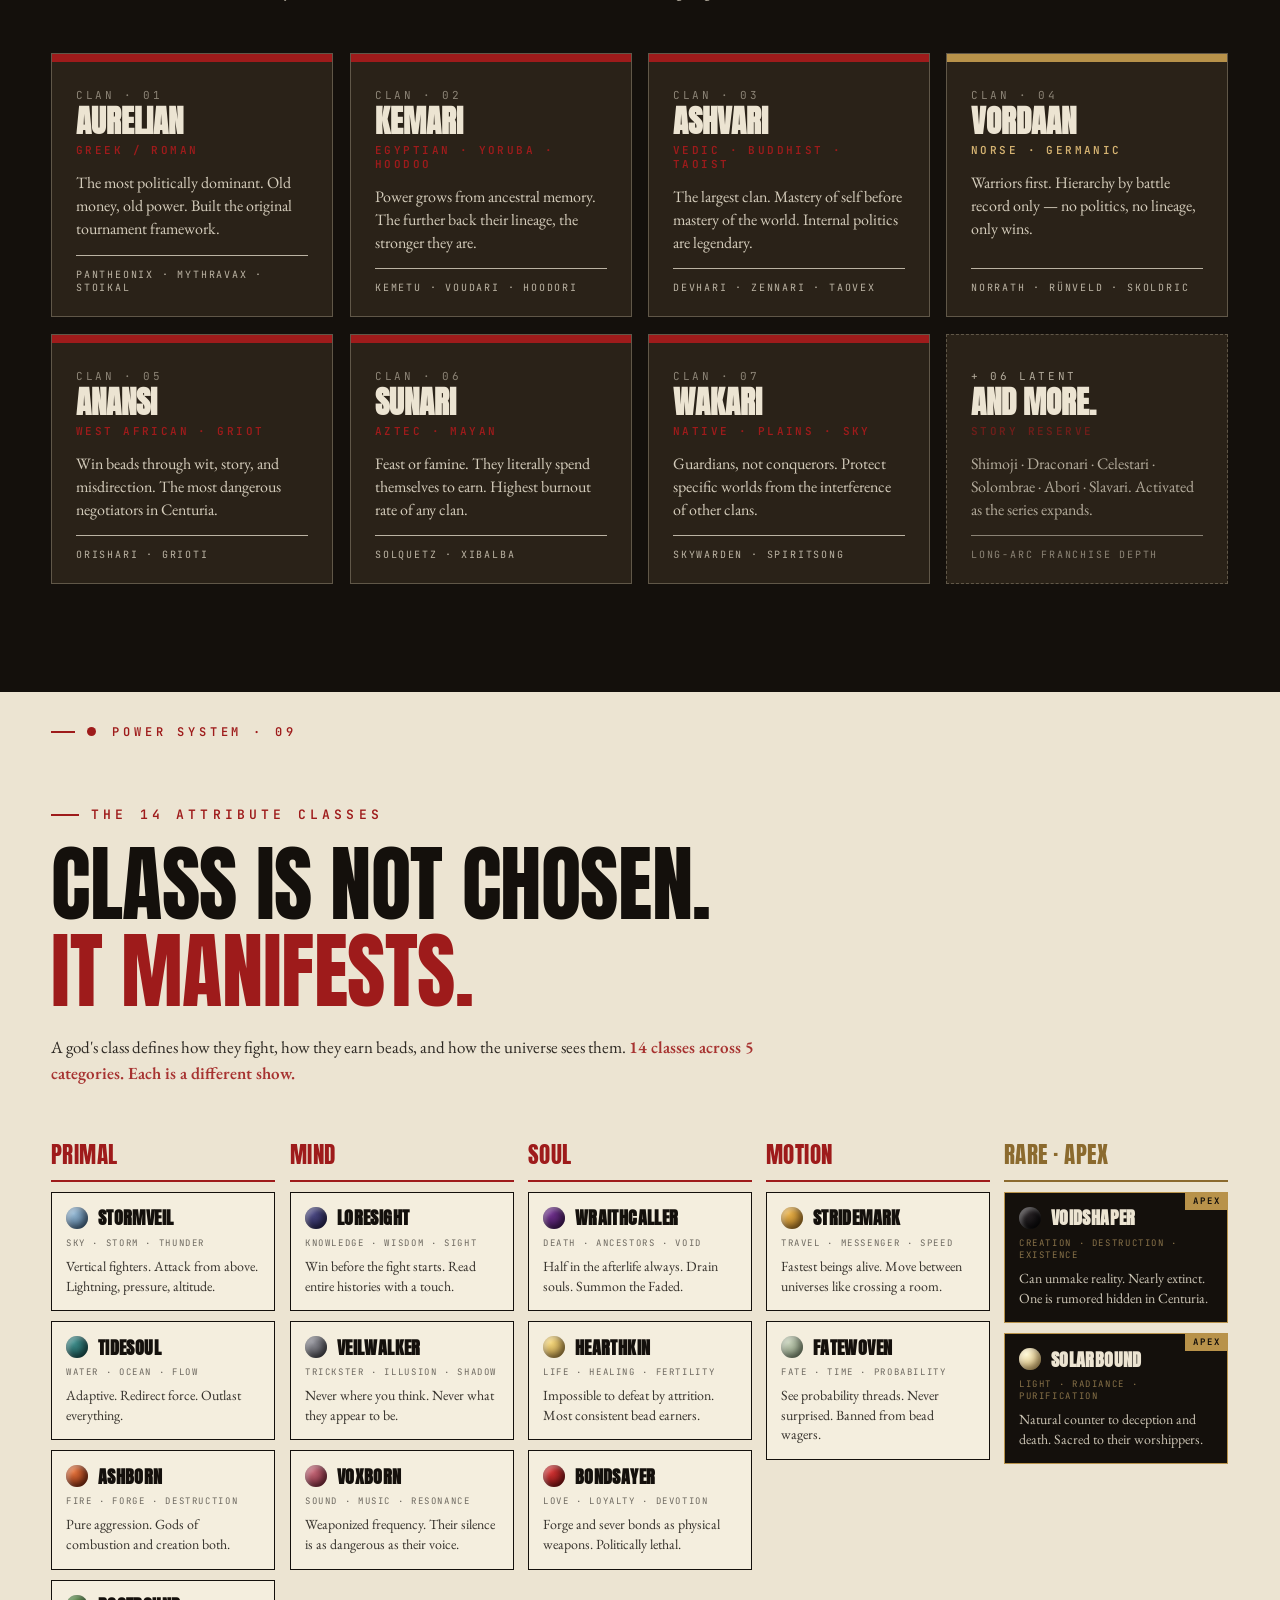
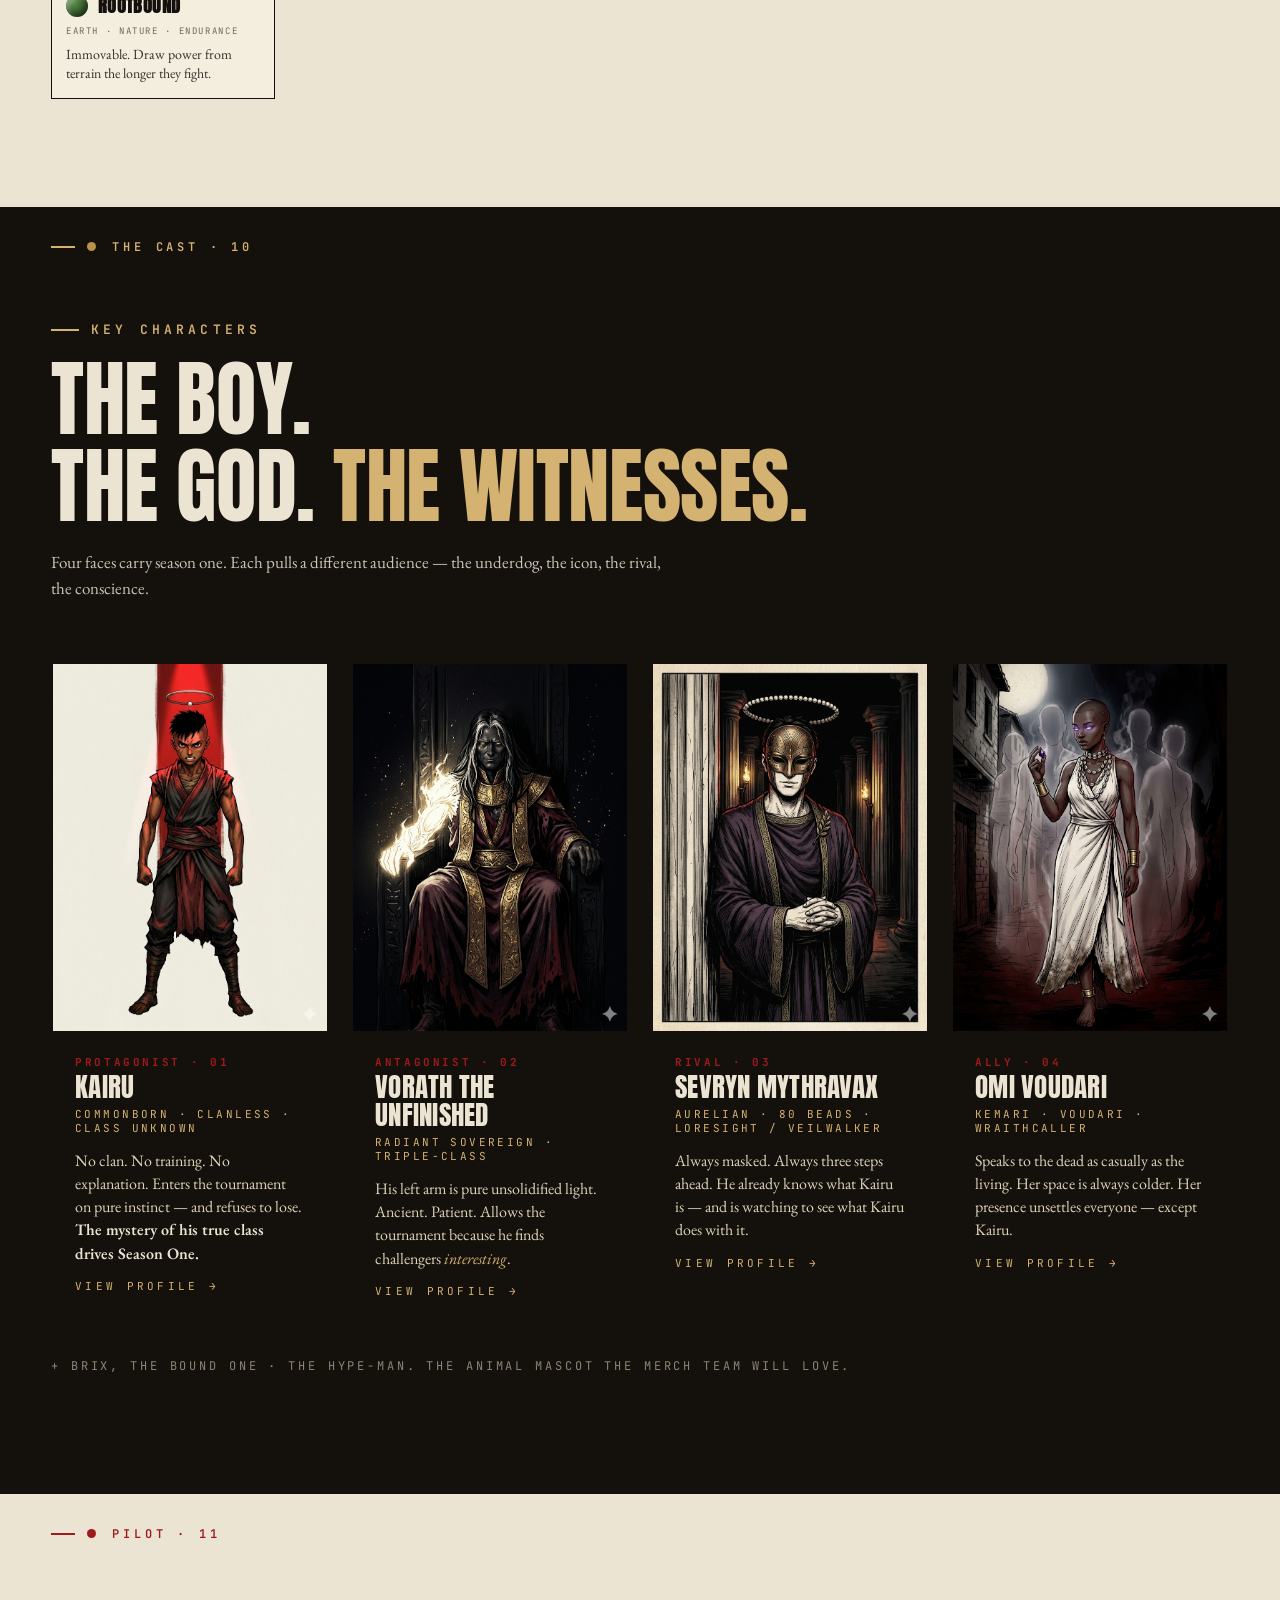
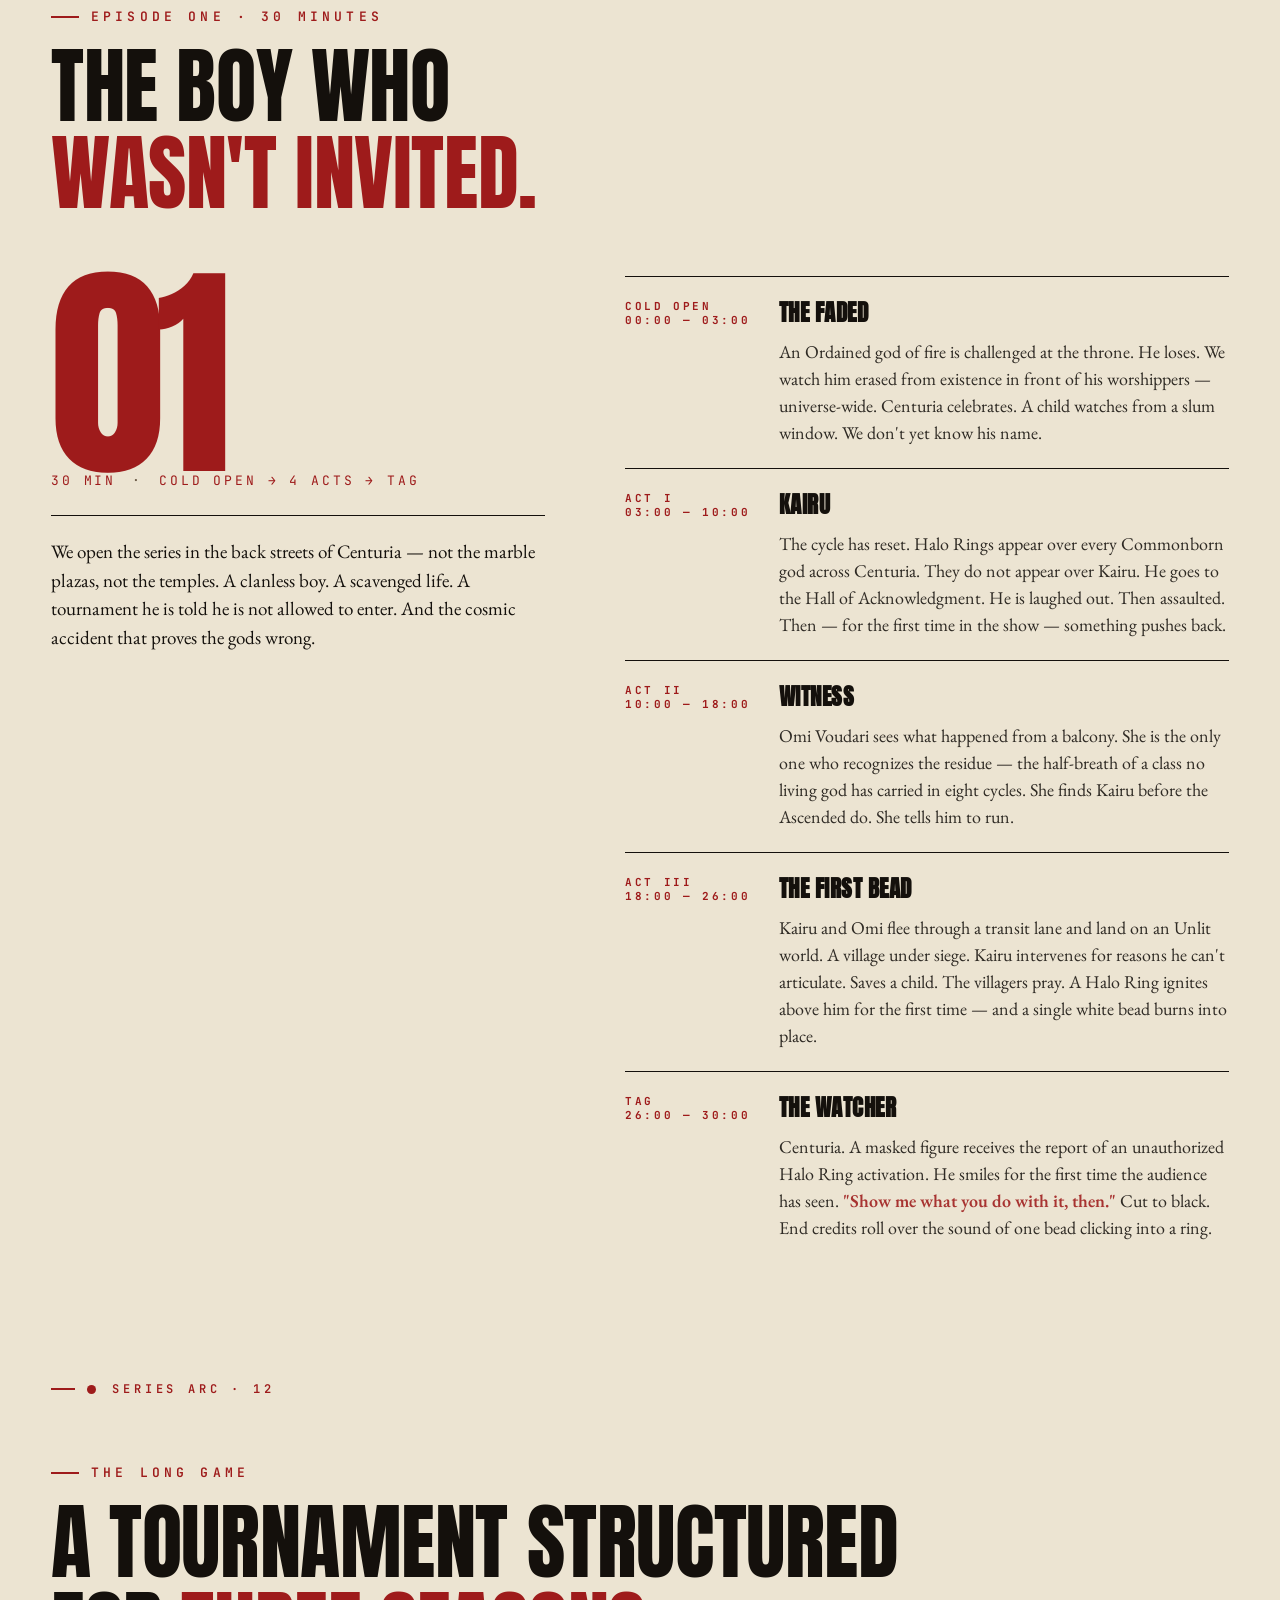
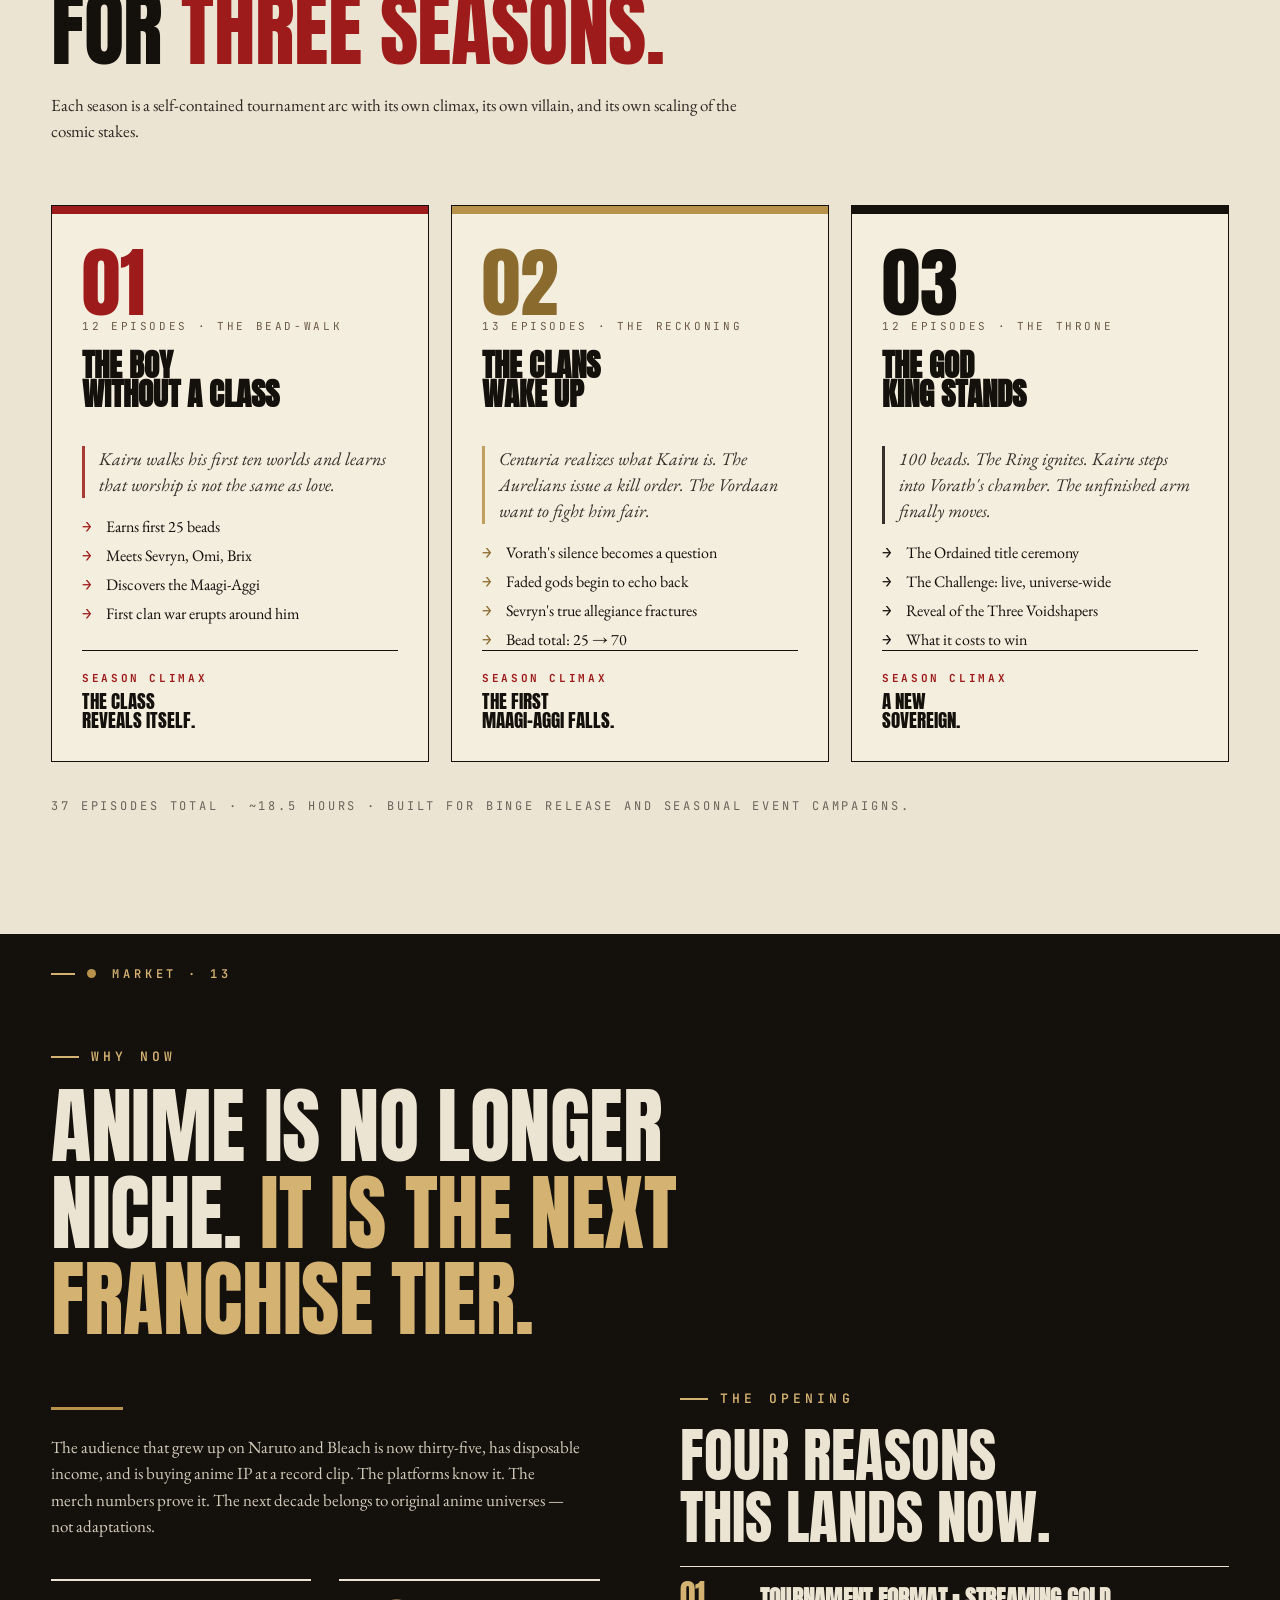
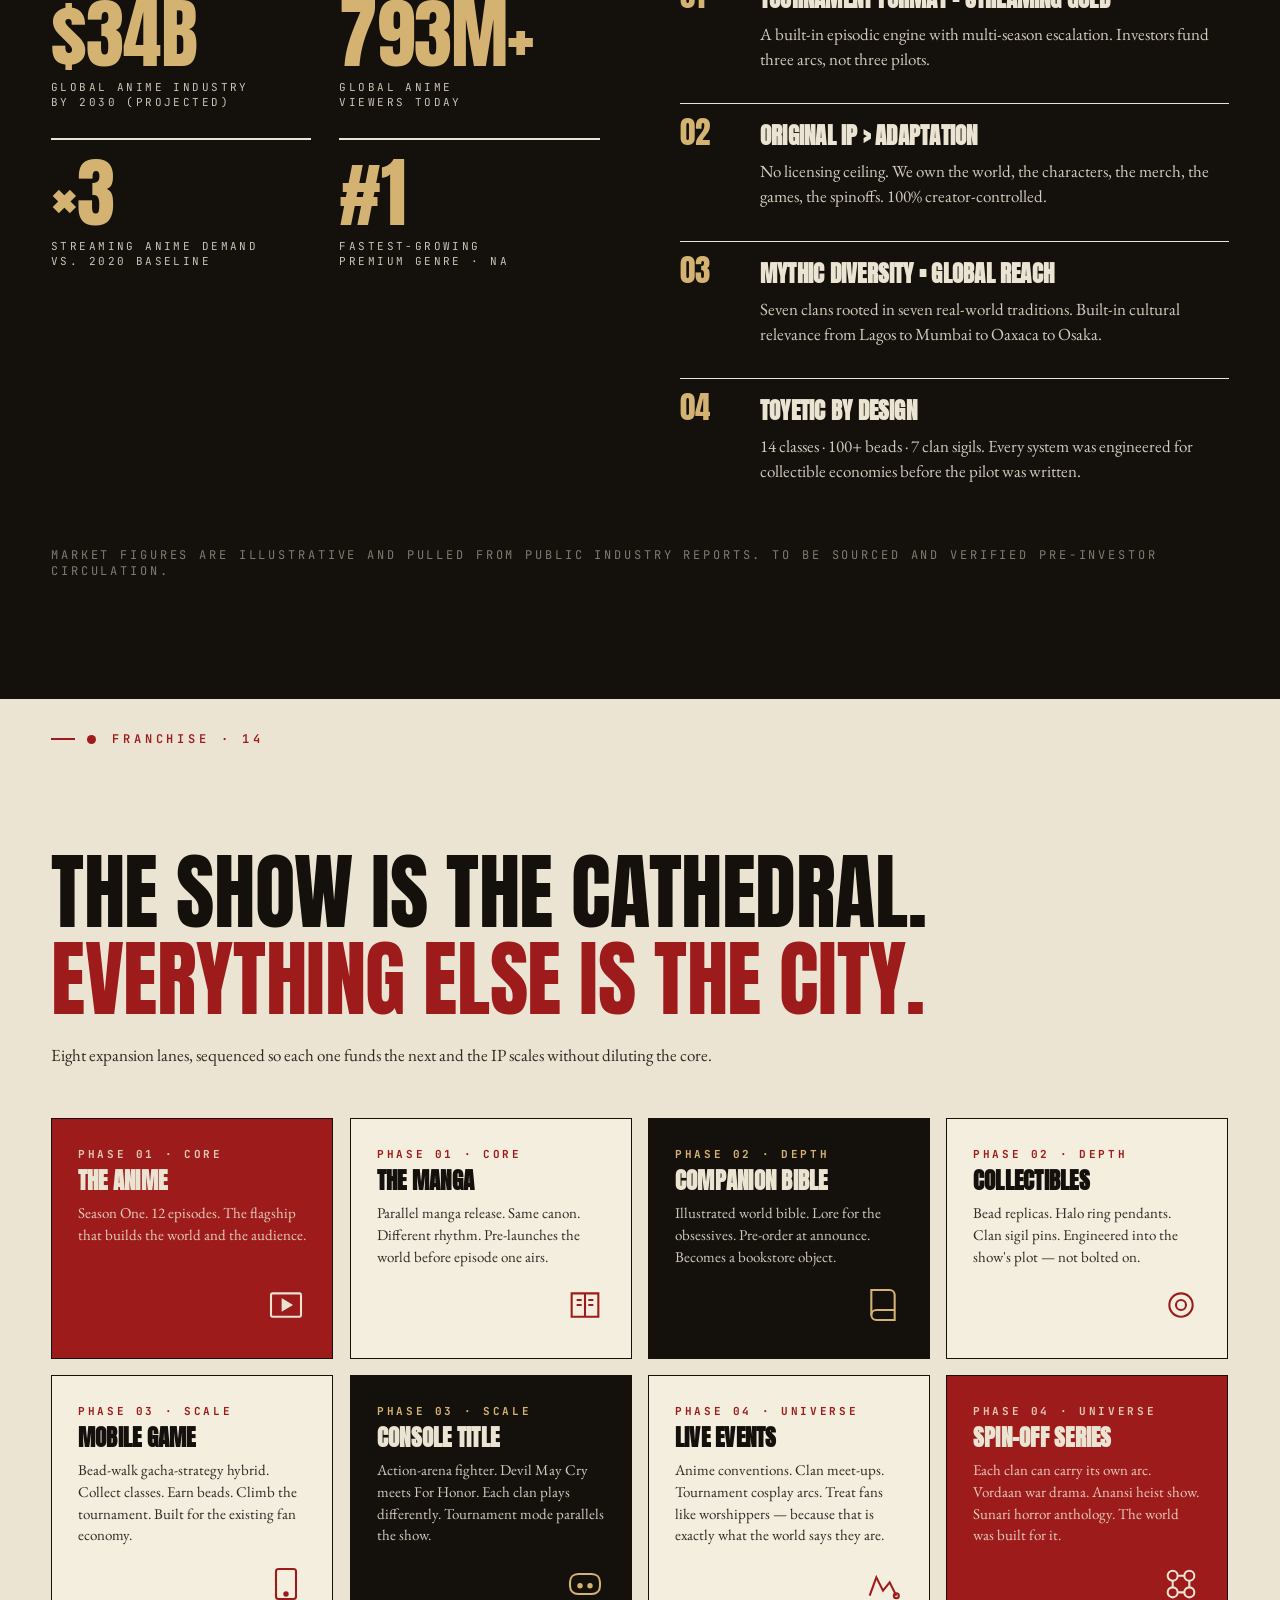
==== commit 28e09035: "Remove credit instruction disclaimers" ====
--- a/index.html
+++ b/index.html
@@ -524,7 +524,6 @@
         <p class="body" style="opacity:0.85;">All visual references in this site are placeholder slots intended for licensed art, original concept work, or properly-credited reference imagery sourced from Pinterest, ArtStation, and similar artist platforms.</p>
         <p class="body" style="opacity:0.85;margin-top:14px;">This document is a pitch. No reference image is presented as final art or as a claim of authorship.</p>
         <p class="body" style="opacity:0.85;margin-top:14px;color:var(--gold-light);font-weight:600;">Created by Mustapha C. A. Jr - google gemini</p>
-        <div class="src-disclaimer">Replace placeholders with reference imagery, then fill the credit table → with the artist, title, and source URL for each. Confirm permissions before external distribution.</div>
       </div>
 
       <div class="src-list reveal" style="--delay:300ms;">
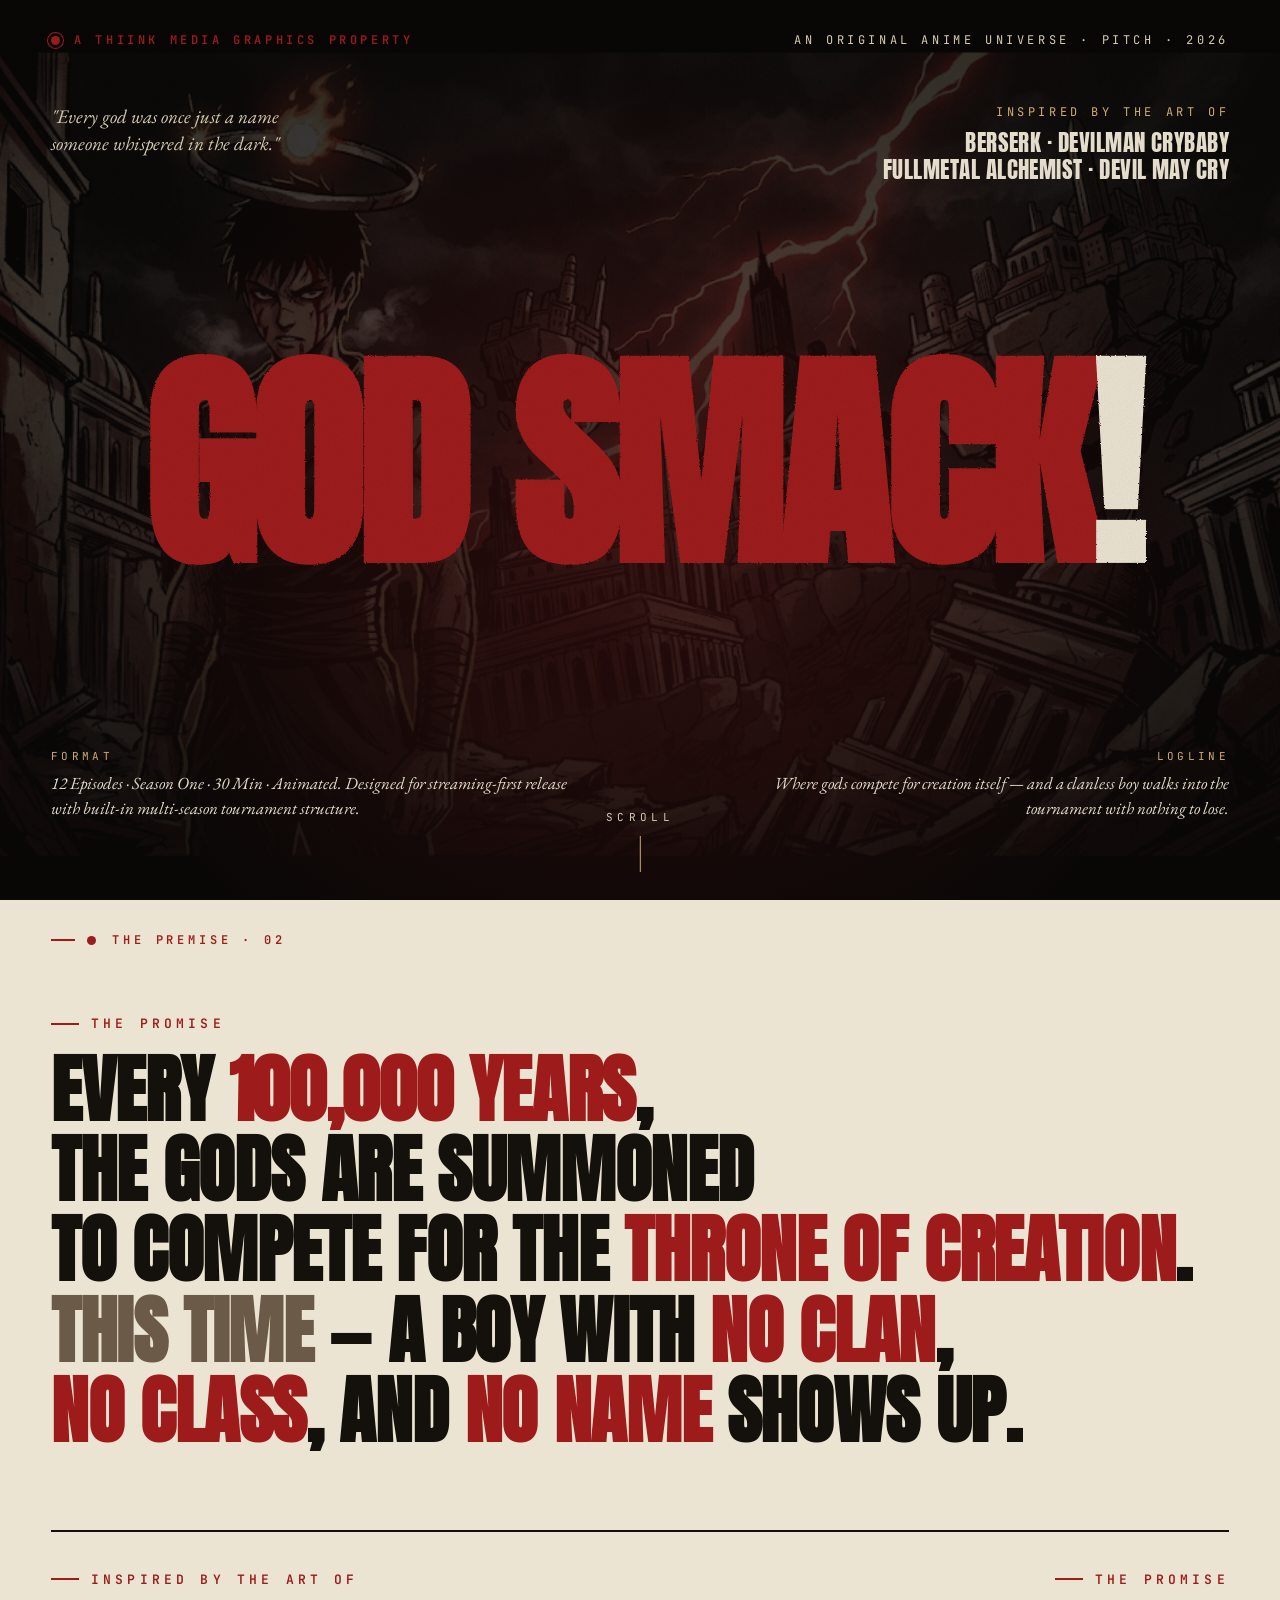
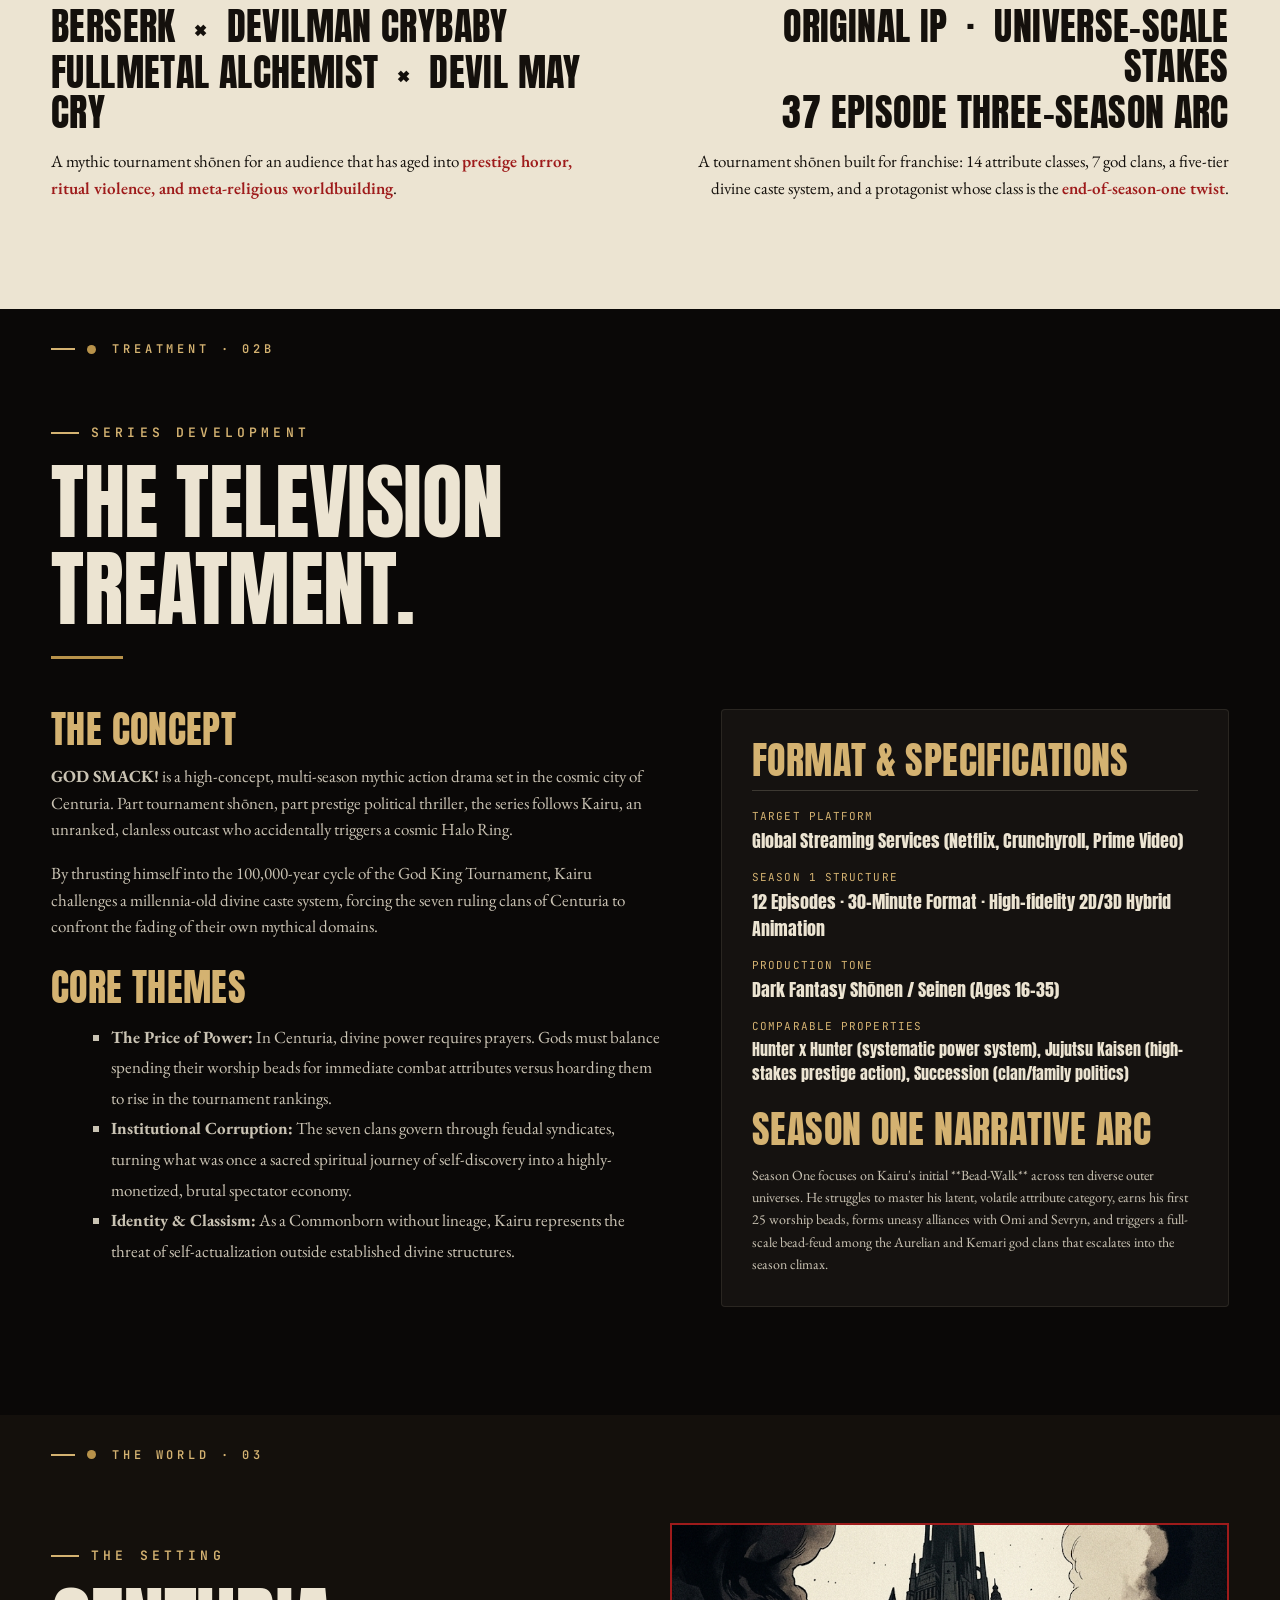
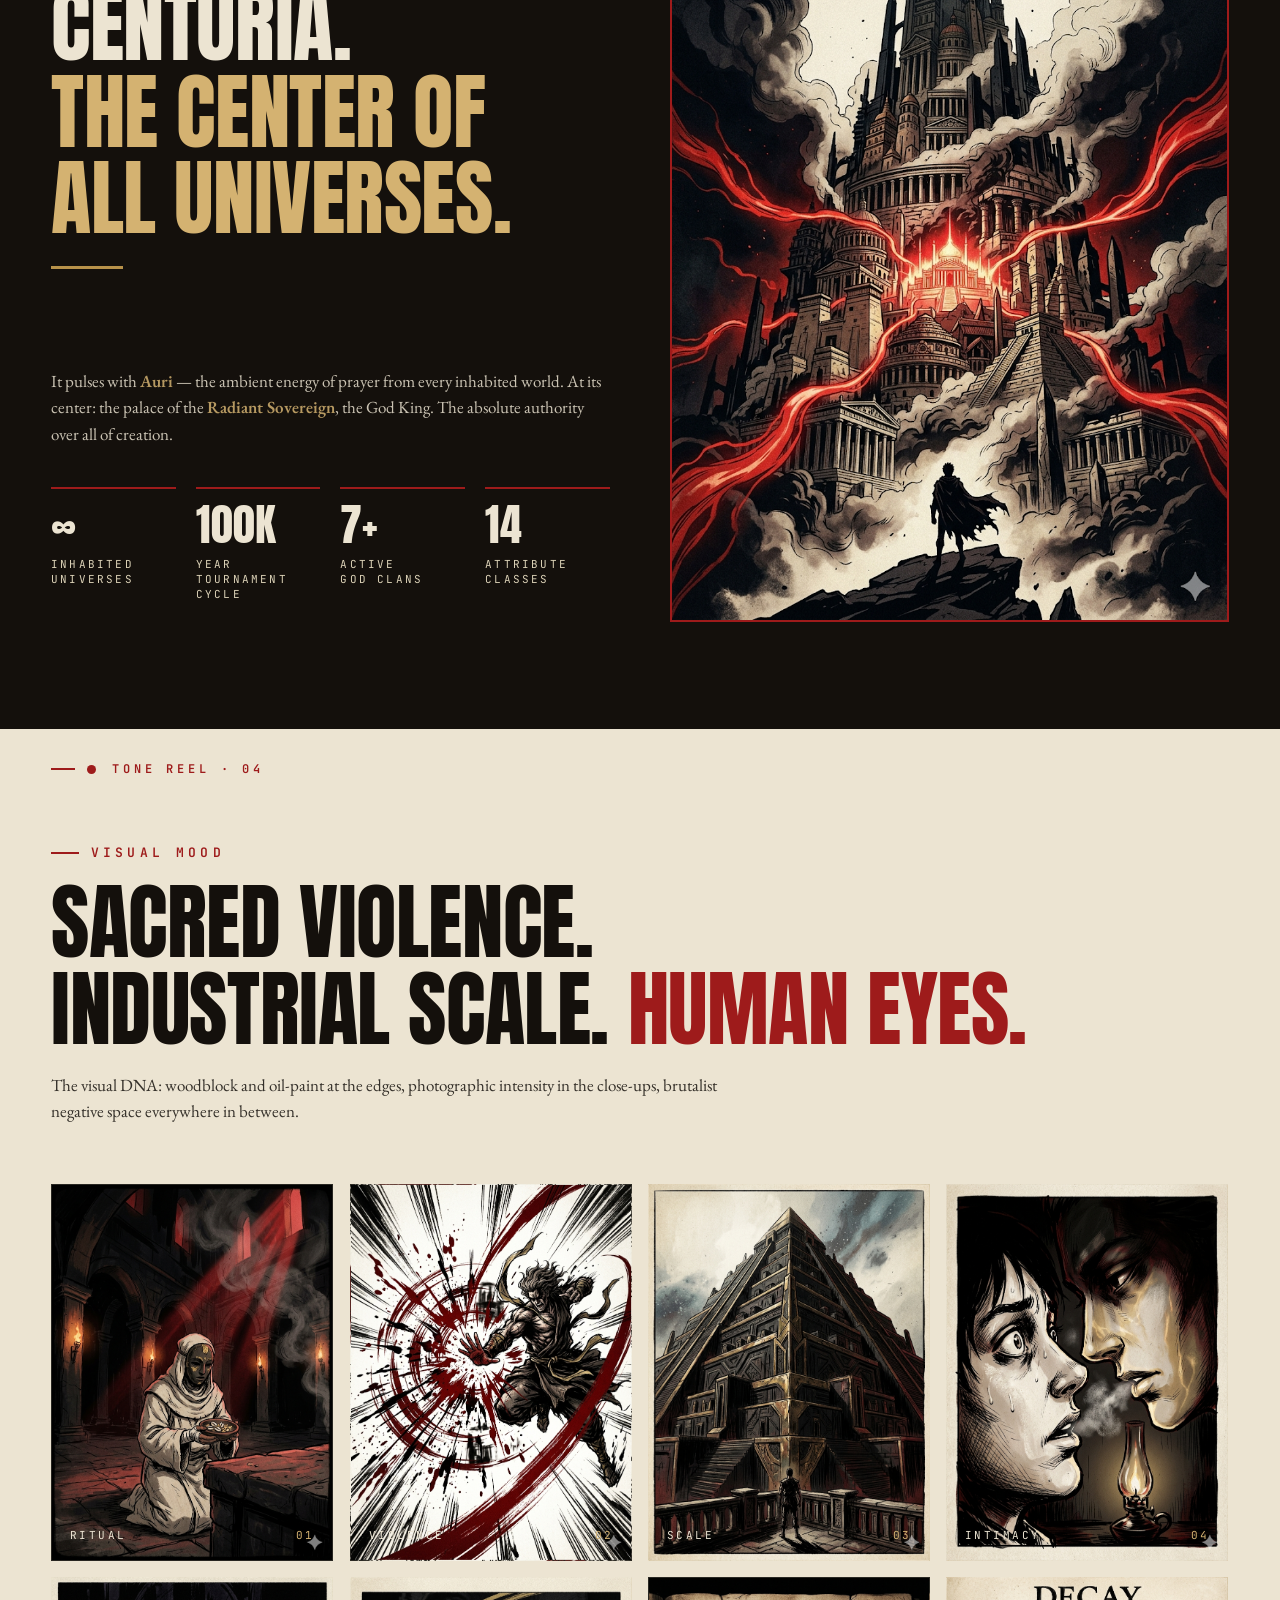
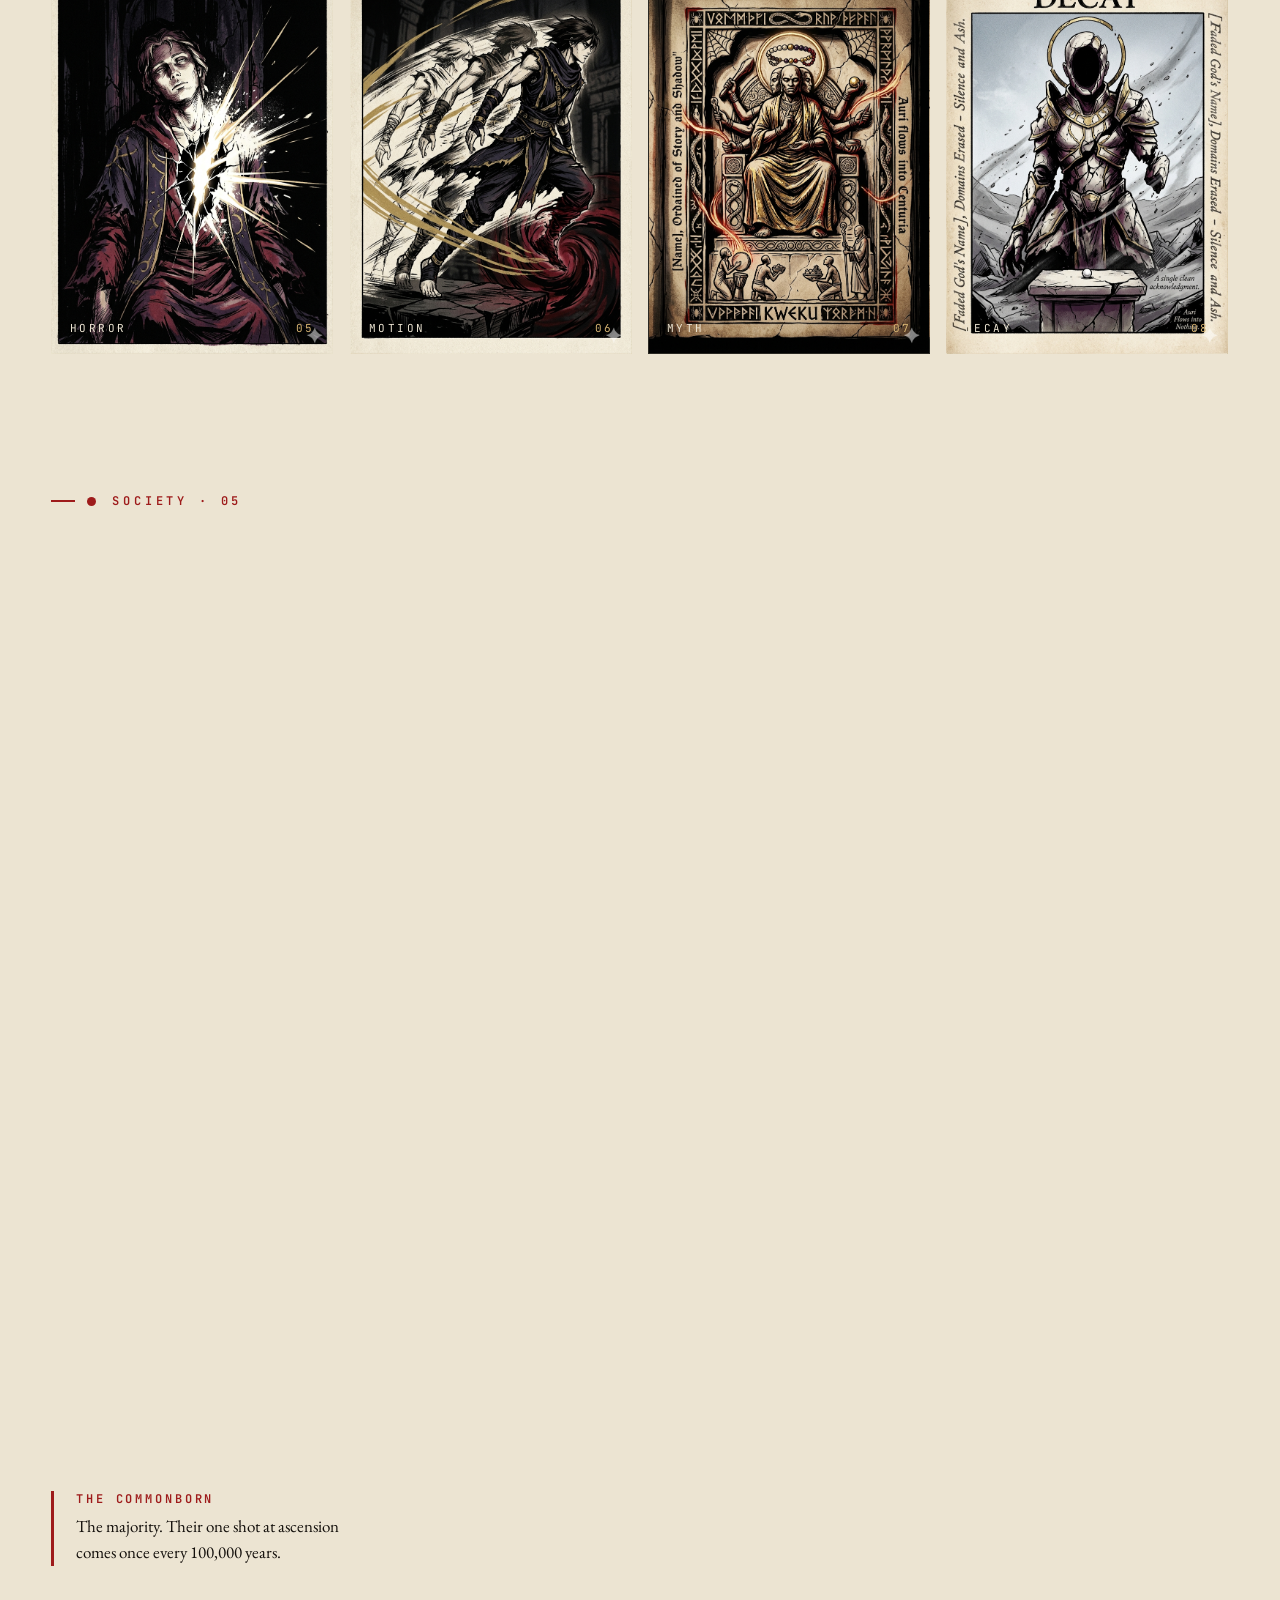
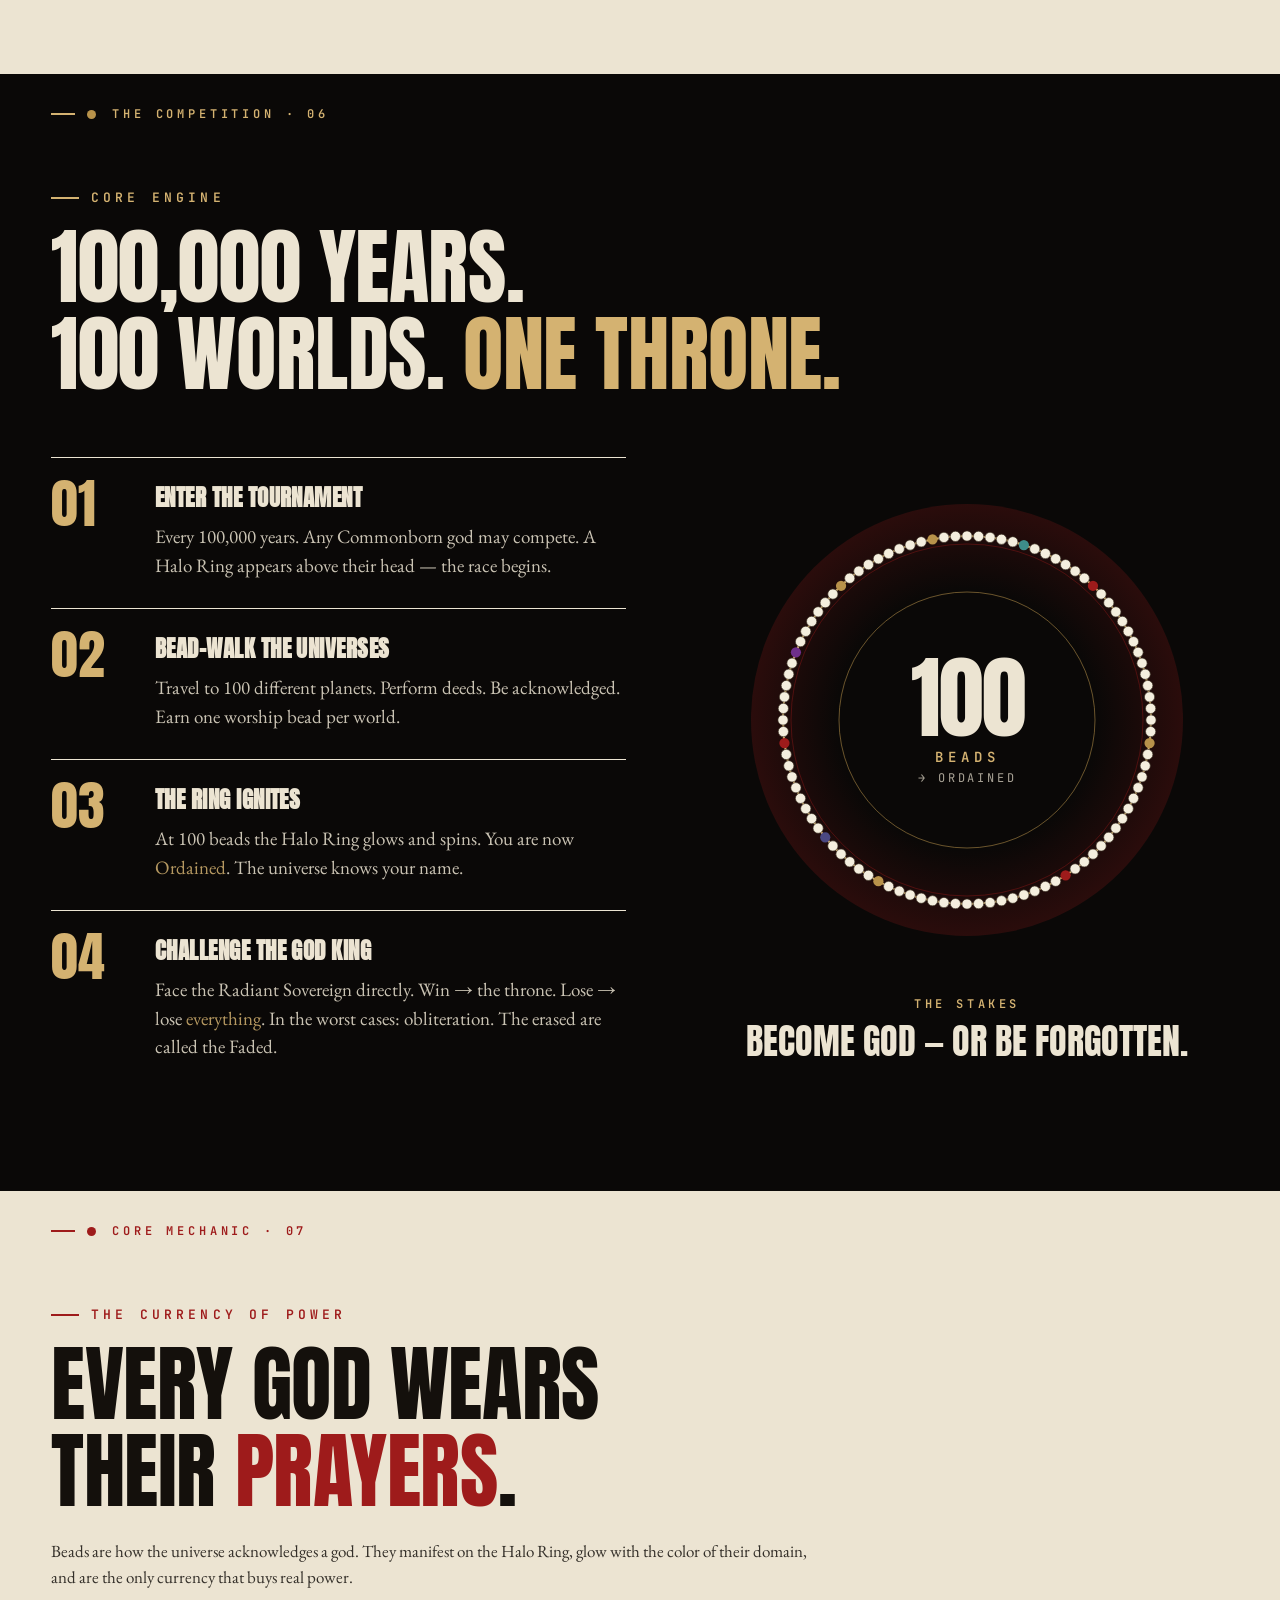
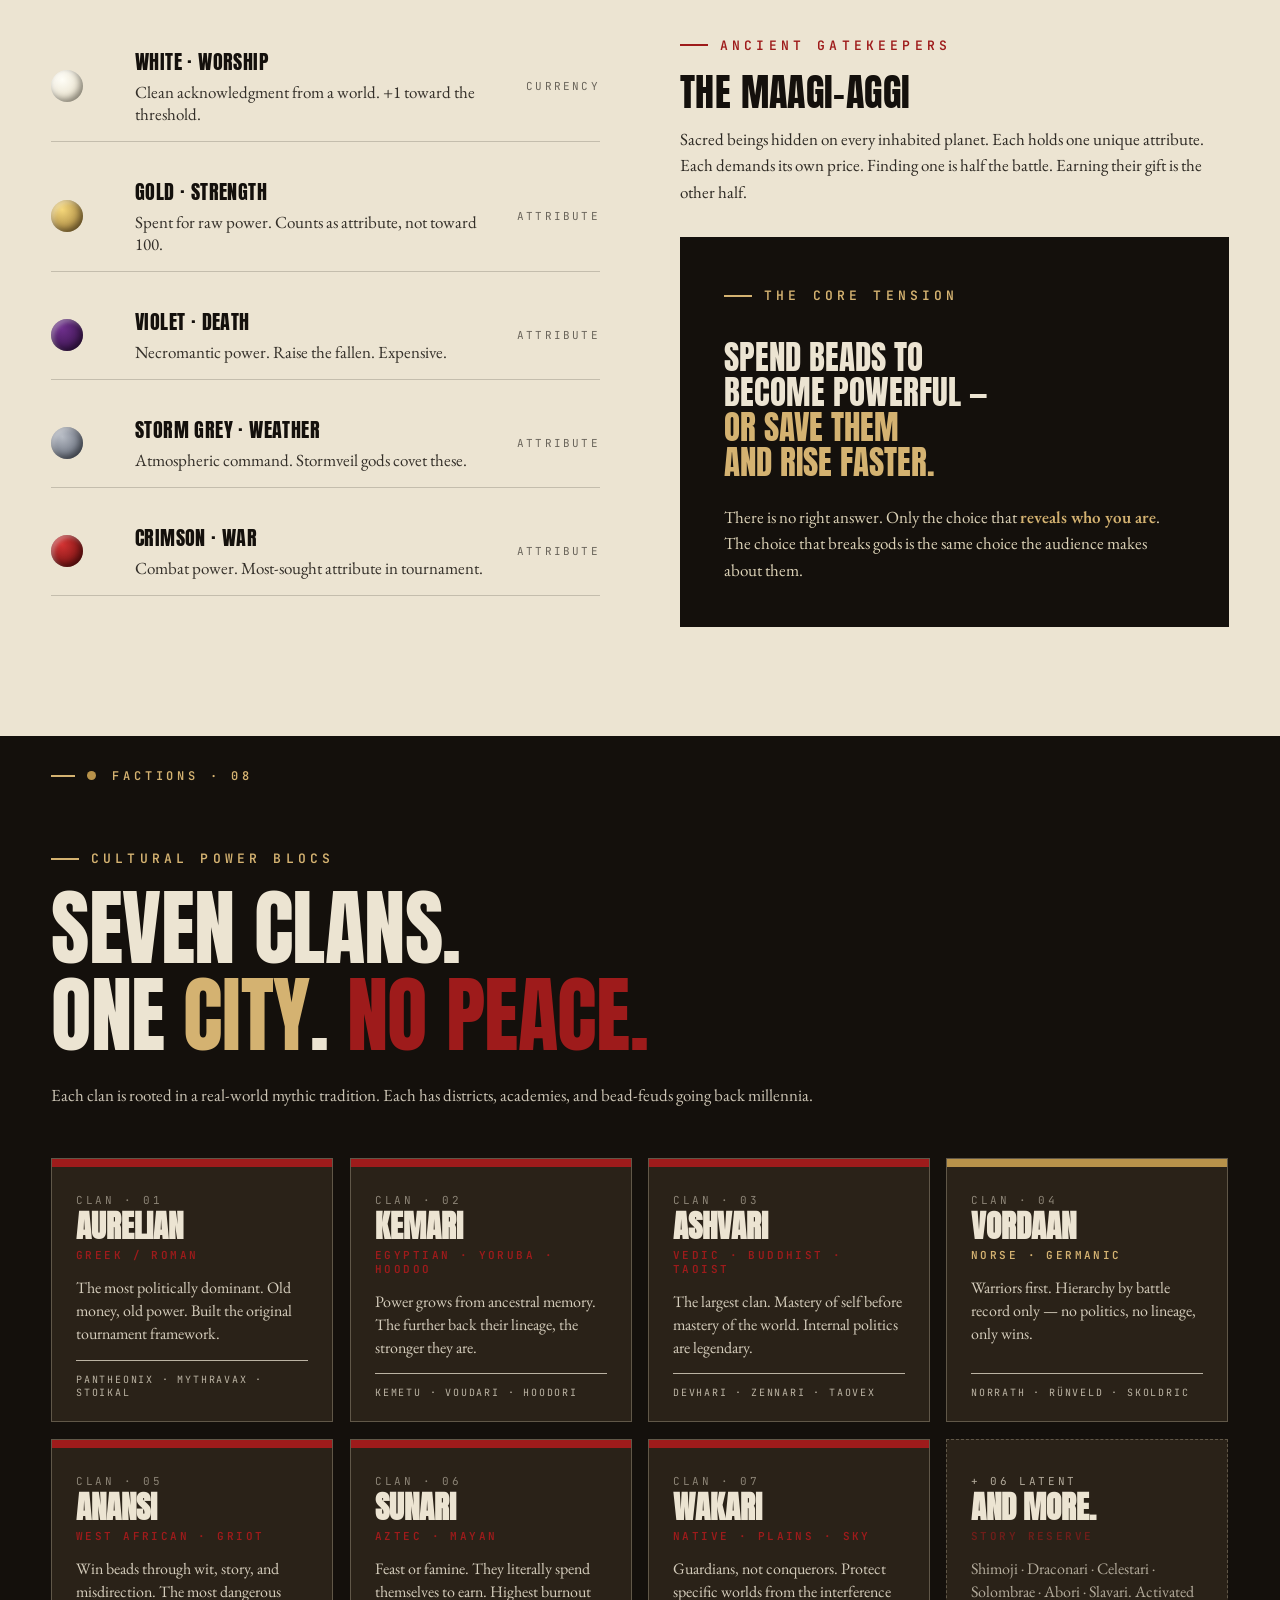
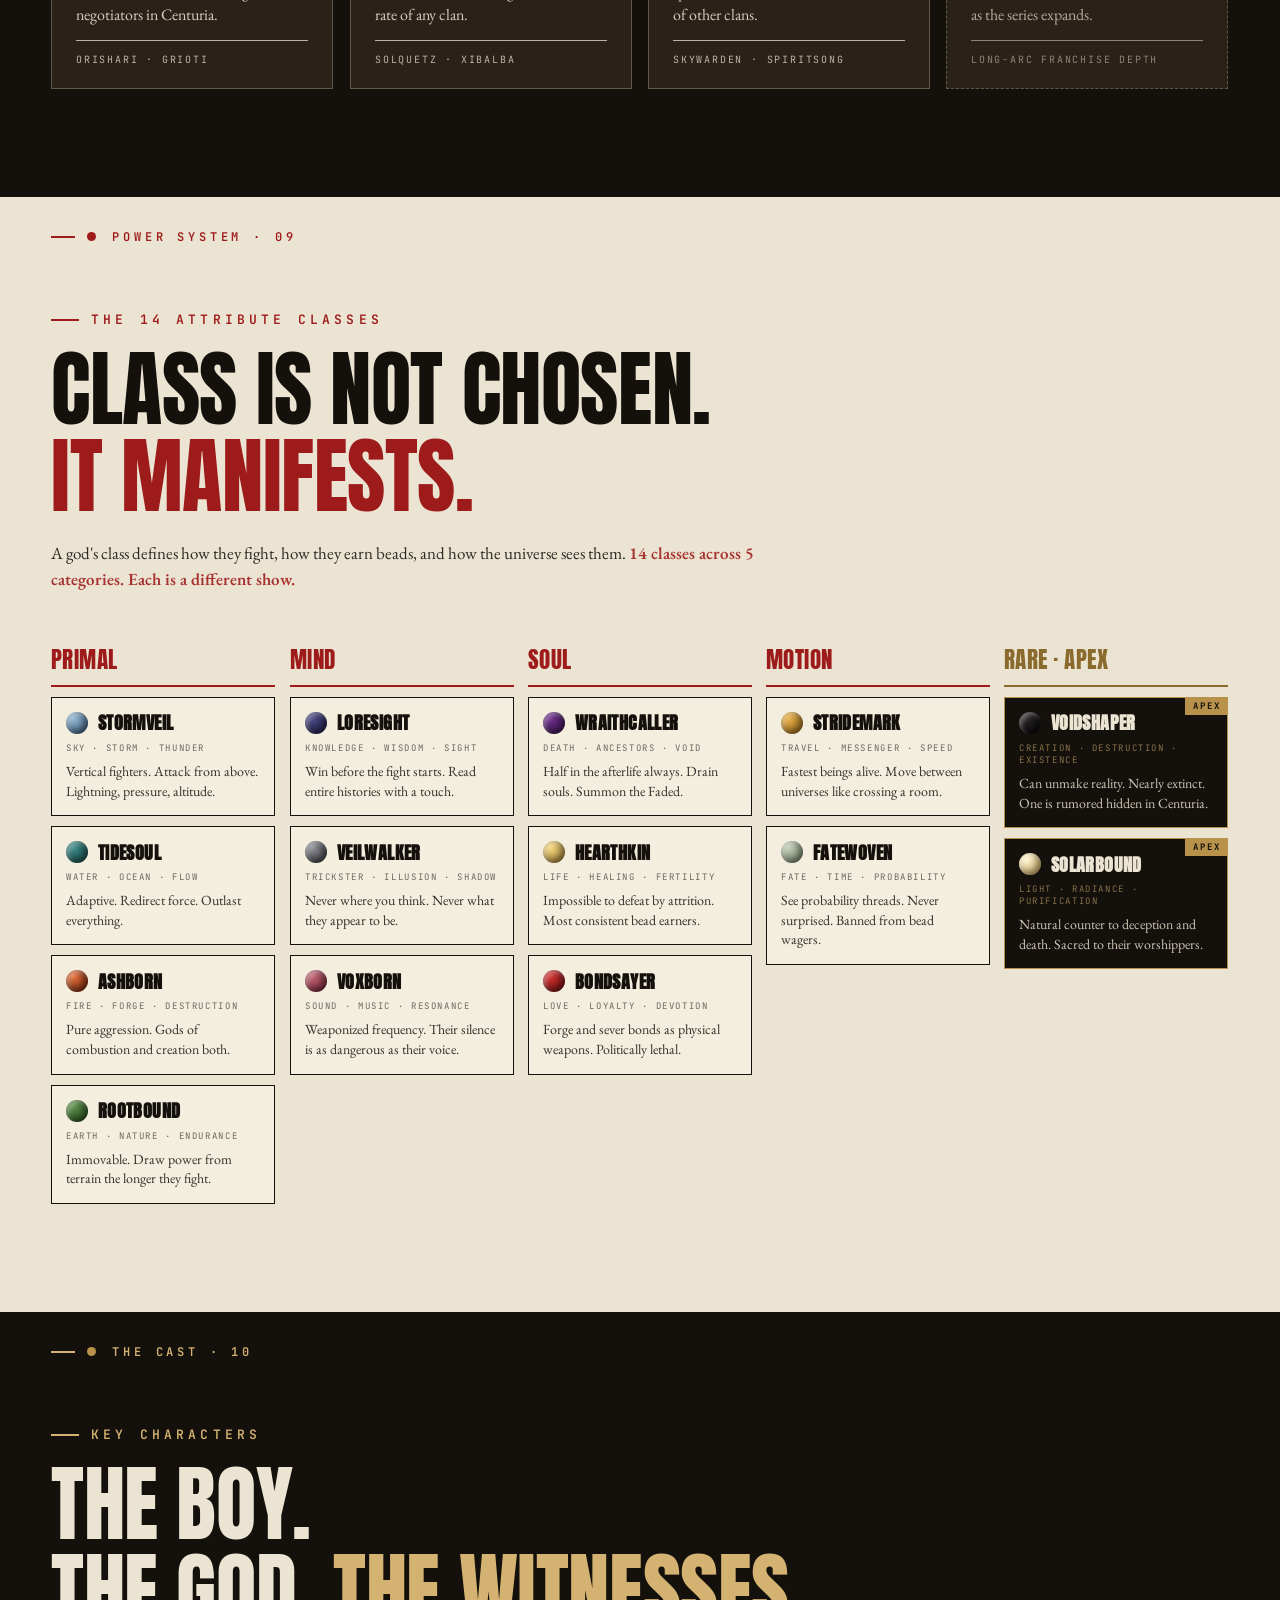
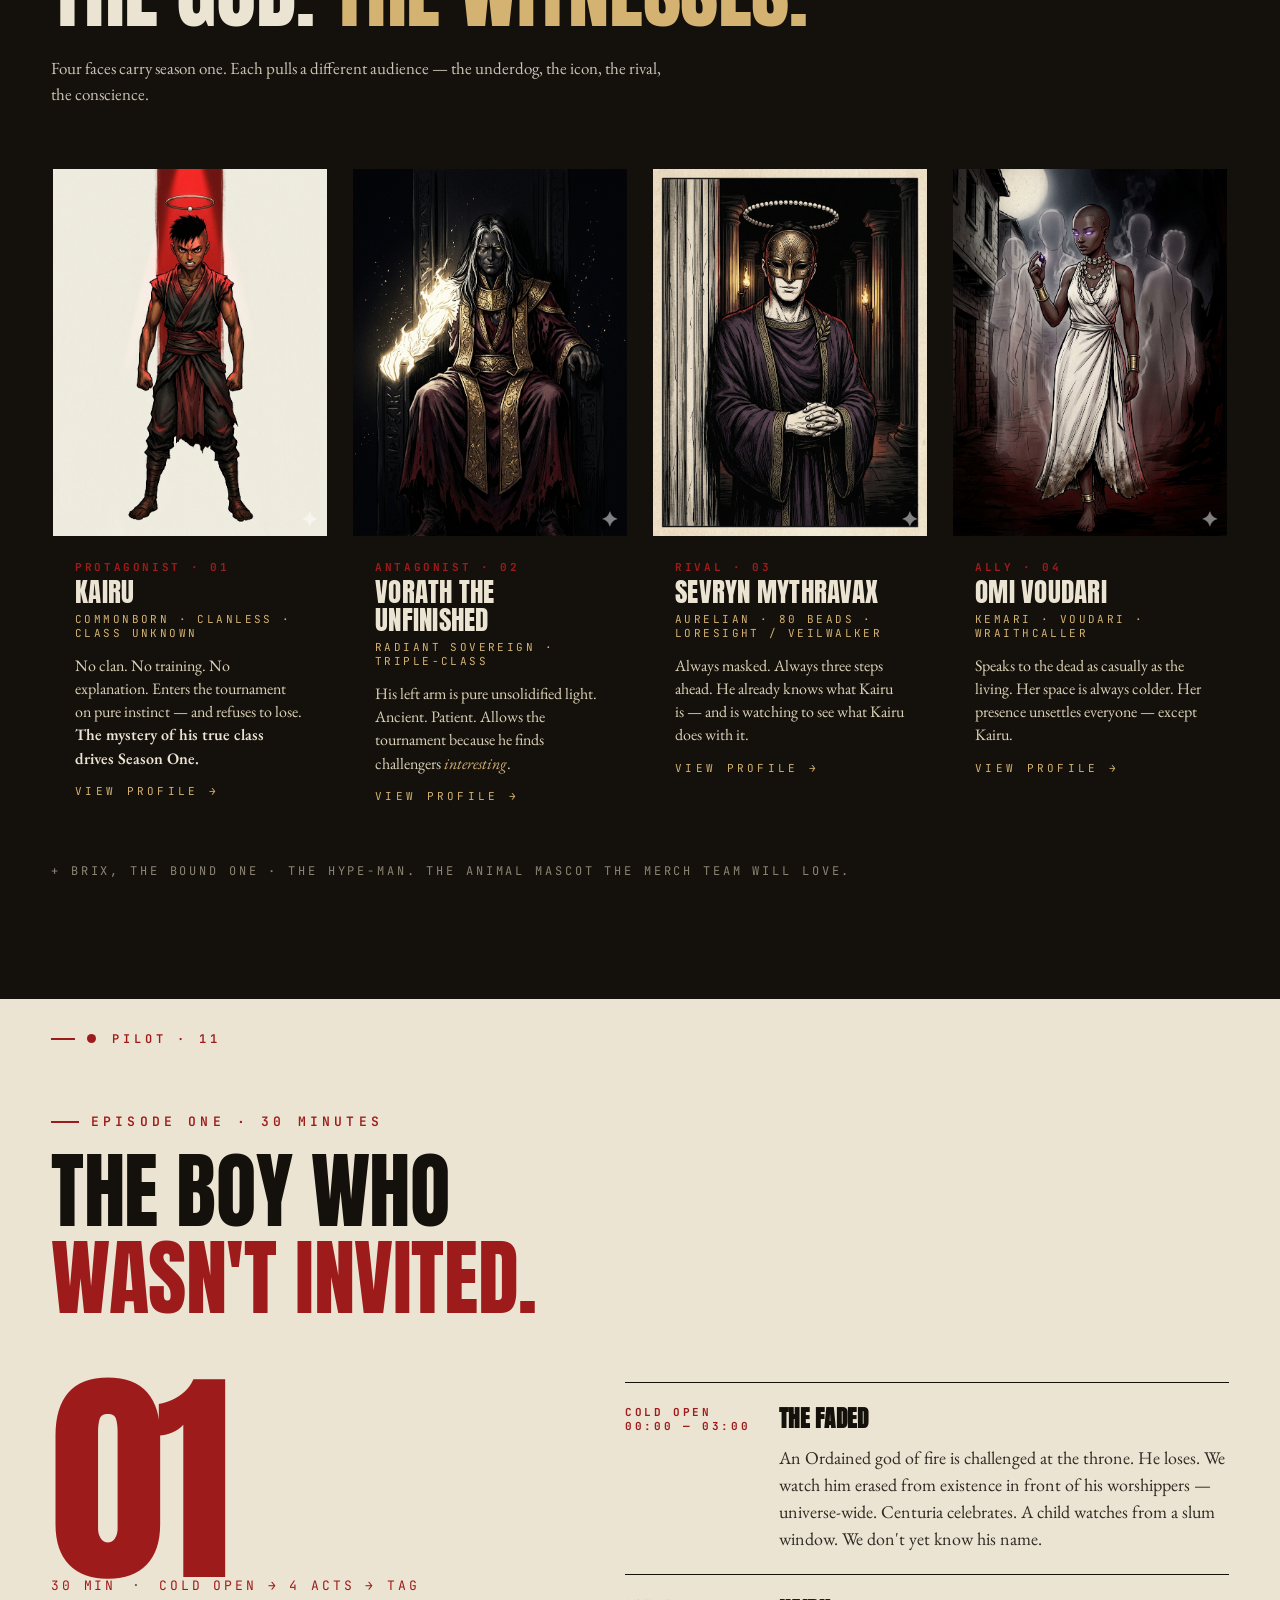
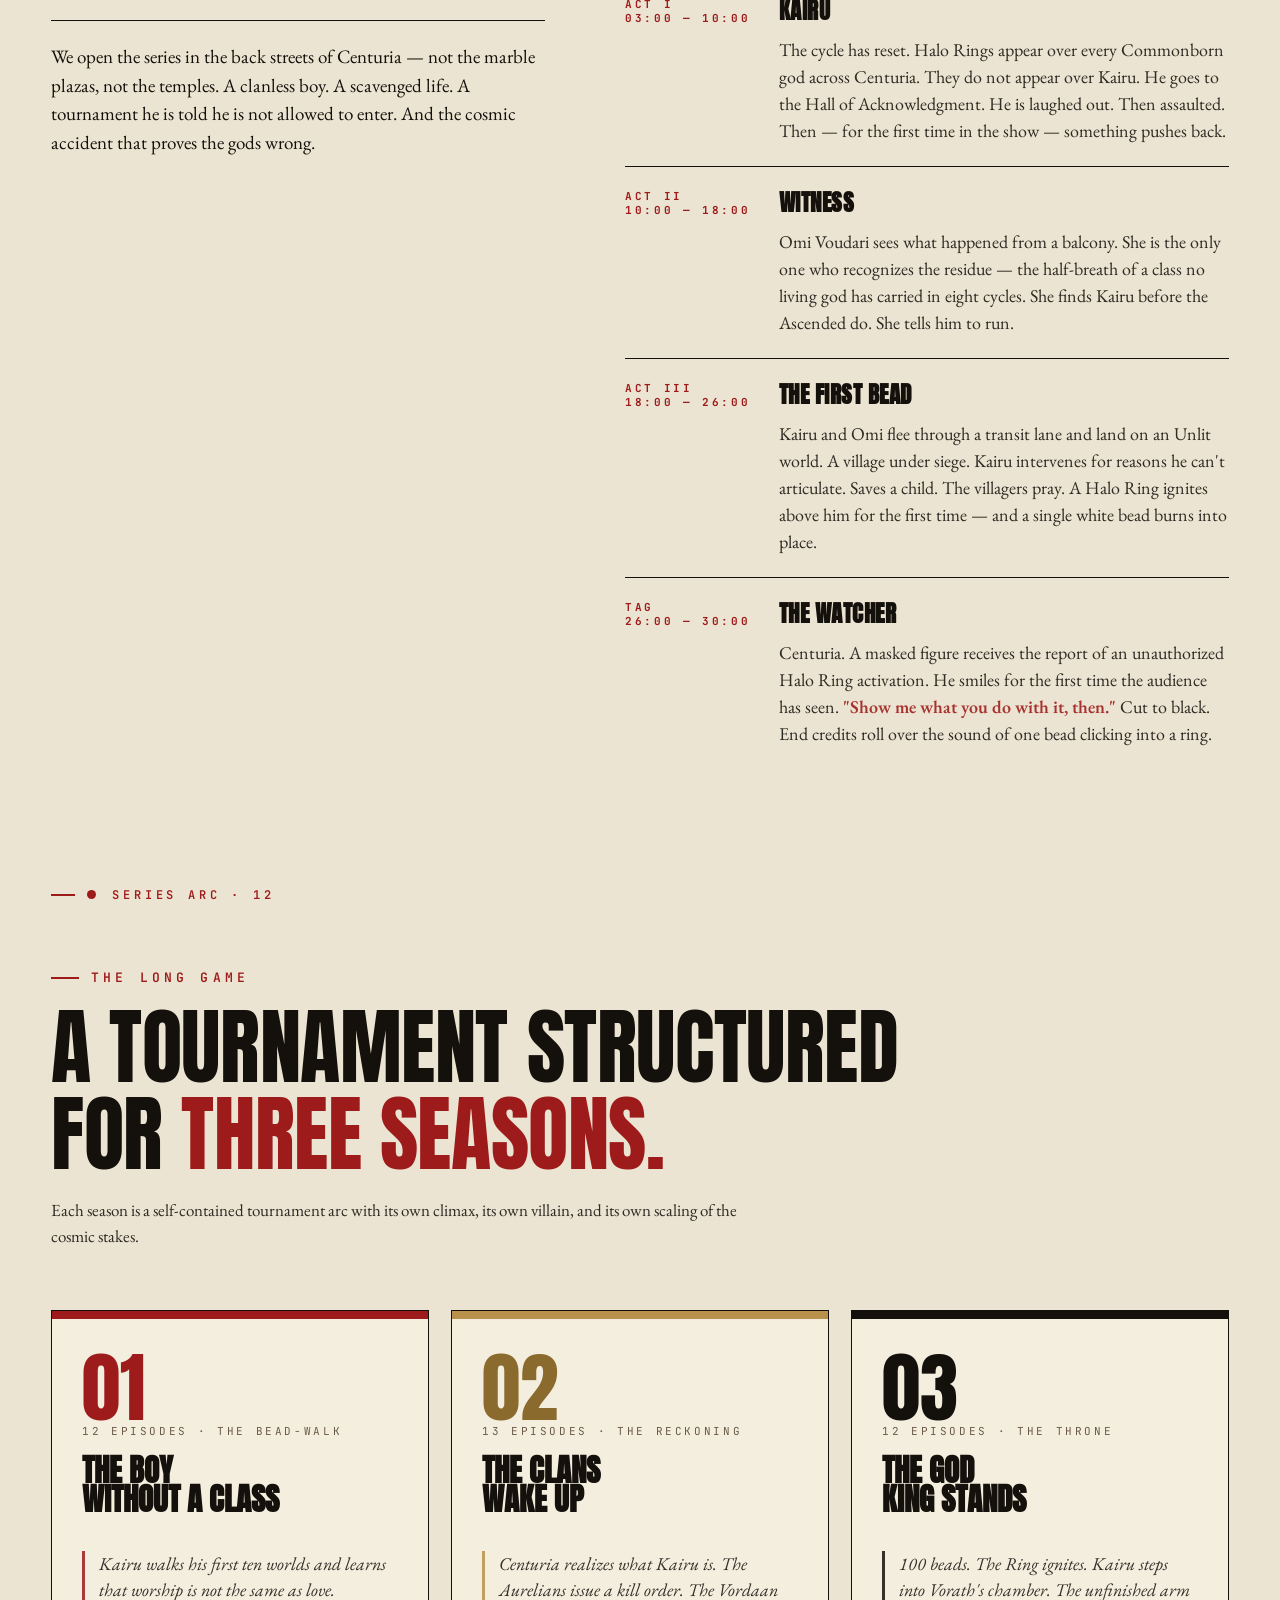
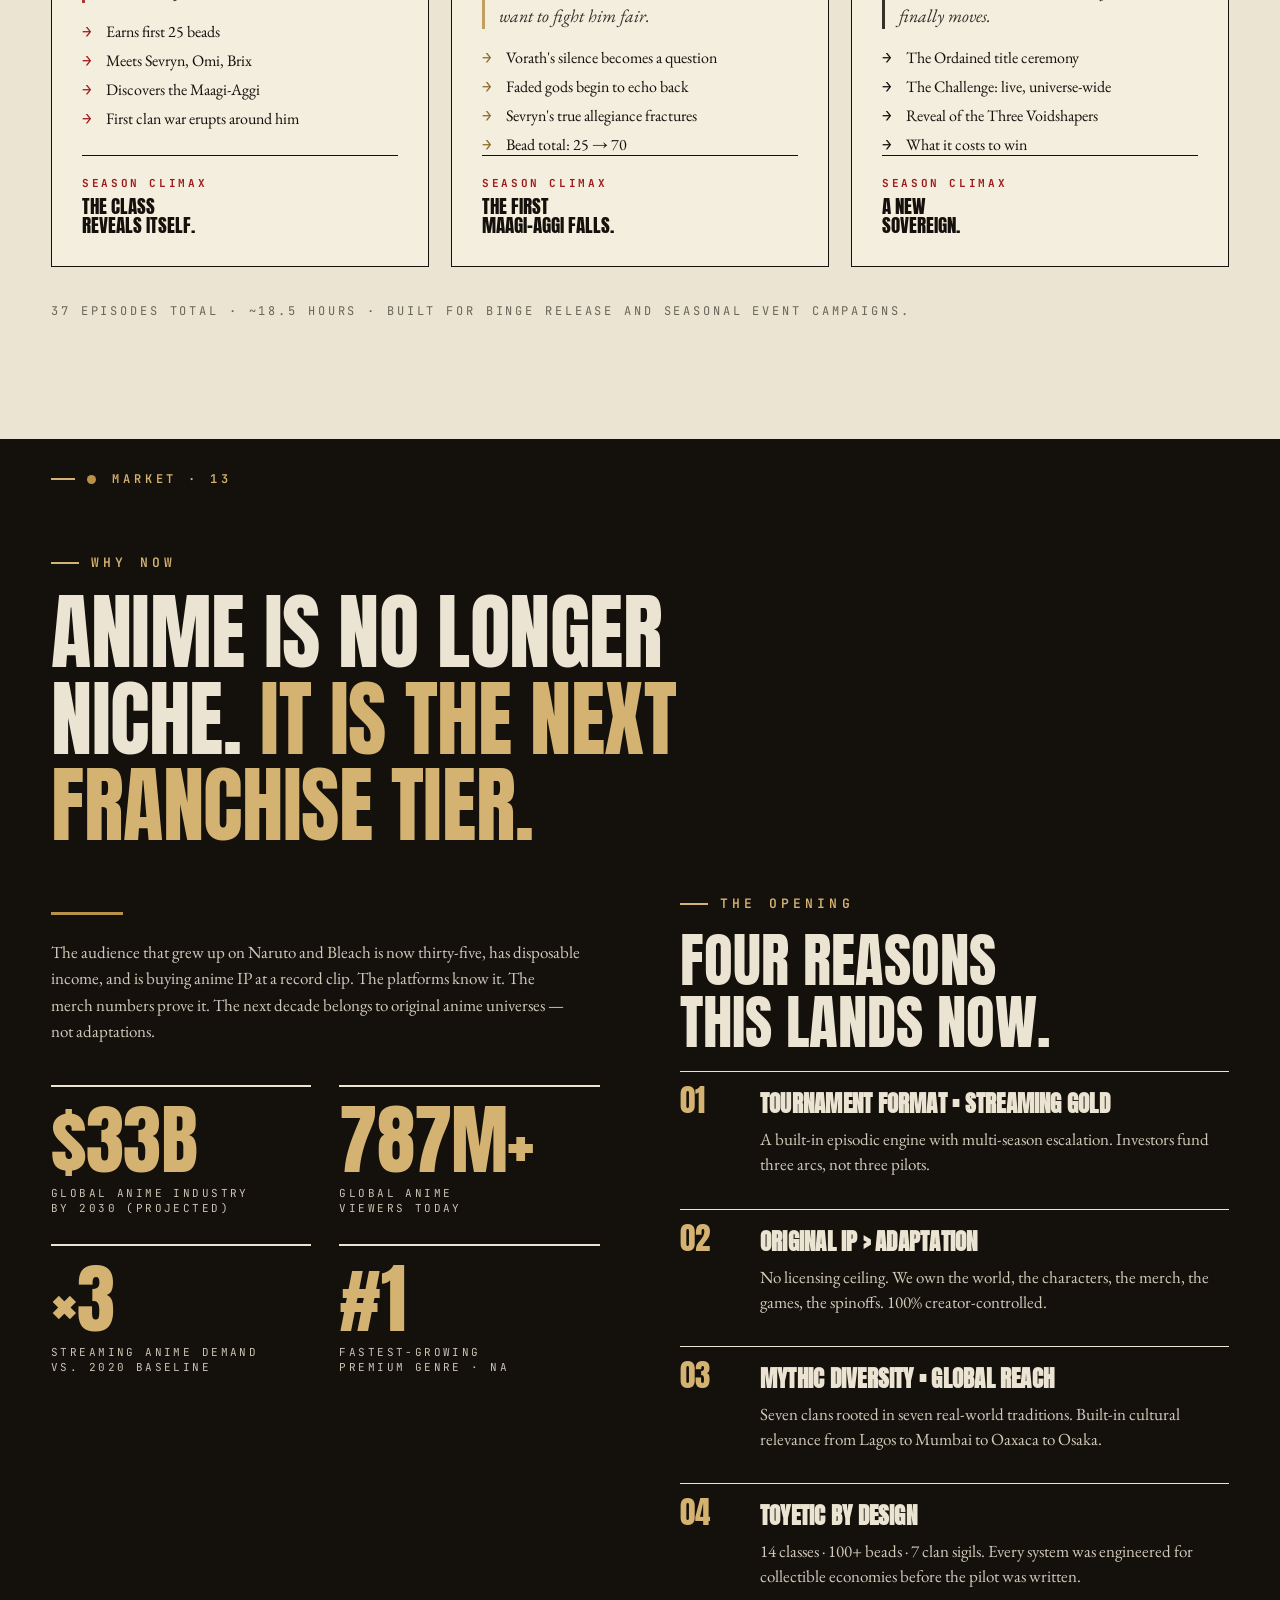
==== commit 536e38d5: "Add highly-stylized TV Treatment section to the pitch site" ====
--- a/index.html
+++ b/index.html
@@ -93,6 +93,60 @@
         <p class="h-3 ink" style="margin-bottom:6px;">Original IP &nbsp;·&nbsp; Universe-Scale Stakes</p>
         <p class="h-3 ink" style="margin-bottom:16px;">37 Episode Three-Season Arc</p>
         <p class="body">A tournament shōnen built for franchise: 14 attribute classes, 7 god clans, a five-tier divine caste system, and a protagonist whose class is the <span class="em">end-of-season-one twist</span>.</p>
+      </div>
+    </div>
+  </div>
+</section>
+
+
+<!-- ===================== 02B · TV TREATMENT ===================== -->
+<section class="deep">
+  <div class="sec-mark"><span class="seal"></span>Treatment · 02b</div>
+  <div class="wrap">
+    <p class="kicker reveal" style="color:var(--gold-light);">Series Development</p>
+    <h2 class="h-1 reveal" style="--delay:100ms;color:var(--bone);">The Television<br>Treatment.</h2>
+    <div class="divider-blood reveal" style="--delay:200ms;background:var(--gold);"></div>
+
+    <div class="treatment-grid">
+      <div class="reveal" style="--delay:300ms;">
+        <h3 class="h-3 gold" style="margin-bottom:14px;">The Concept</h3>
+        <p class="body" style="opacity:0.85;margin-bottom:18px;">
+          <strong>GOD SMACK!</strong> is a high-concept, multi-season mythic action drama set in the cosmic city of Centuria. Part tournament shōnen, part prestige political thriller, the series follows Kairu, an unranked, clanless outcast who accidentally triggers a cosmic Halo Ring.
+        </p>
+        <p class="body" style="opacity:0.85;margin-bottom:18px;">
+          By thrusting himself into the 100,000-year cycle of the God King Tournament, Kairu challenges a millennia-old divine caste system, forcing the seven ruling clans of Centuria to confront the fading of their own mythical domains.
+        </p>
+        <h3 class="h-3 gold" style="margin-top:28px;margin-bottom:14px;">Core Themes</h3>
+        <ul class="body" style="opacity:0.85;margin-left:20px;margin-bottom:18px;list-style-type:square;line-height:1.8;">
+          <li><strong>The Price of Power:</strong> In Centuria, divine power requires prayers. Gods must balance spending their worship beads for immediate combat attributes versus hoarding them to rise in the tournament rankings.</li>
+          <li><strong>Institutional Corruption:</strong> The seven clans govern through feudal syndicates, turning what was once a sacred spiritual journey of self-discovery into a highly-monetized, brutal spectator economy.</li>
+          <li><strong>Identity & Classism:</strong> As a Commonborn without lineage, Kairu represents the threat of self-actualization outside established divine structures.</li>
+        </ul>
+      </div>
+
+      <div class="reveal" style="--delay:400ms;background:rgba(220,210,183,0.05);padding:30px;border:1px solid rgba(220,210,183,0.1);border-radius:4px;">
+        <h3 class="h-3 gold" style="margin-bottom:18px;border-bottom:1px solid rgba(220,210,183,0.2);padding-bottom:10px;">Format & Specifications</h3>
+        <div style="margin-bottom:16px;">
+          <div style="font-family:var(--font-mono);font-size:11px;color:var(--gold-light);letter-spacing:0.1em;text-transform:uppercase;">Target Platform</div>
+          <div style="font-family:var(--font-display);font-size:18px;color:var(--bone);margin-top:4px;">Global Streaming Services (Netflix, Crunchyroll, Prime Video)</div>
+        </div>
+        <div style="margin-bottom:16px;">
+          <div style="font-family:var(--font-mono);font-size:11px;color:var(--gold-light);letter-spacing:0.1em;text-transform:uppercase;">Season 1 Structure</div>
+          <div style="font-family:var(--font-display);font-size:18px;color:var(--bone);margin-top:4px;">12 Episodes · 30-Minute Format · High-fidelity 2D/3D Hybrid Animation</div>
+        </div>
+        <div style="margin-bottom:16px;">
+          <div style="font-family:var(--font-mono);font-size:11px;color:var(--gold-light);letter-spacing:0.1em;text-transform:uppercase;">Production Tone</div>
+          <div style="font-family:var(--font-display);font-size:18px;color:var(--bone);margin-top:4px;">Dark Fantasy Shōnen / Seinen (Ages 16-35)</div>
+        </div>
+        <div style="margin-bottom:24px;">
+          <div style="font-family:var(--font-mono);font-size:11px;color:var(--gold-light);letter-spacing:0.1em;text-transform:uppercase;">Comparable Properties</div>
+          <div style="font-family:var(--font-display);font-size:16px;color:var(--bone);margin-top:4px;line-height:1.5;">Hunter x Hunter (systematic power system), Jujutsu Kaisen (high-stakes prestige action), Succession (clan/family politics)</div>
+        </div>
+
+        <h3 class="h-3 gold" style="margin-bottom:14px;">Season One Narrative Arc</h3>
+        <p class="body" style="font-size:14px;line-height:1.6;opacity:0.85;">
+          Season One focuses on Kairu's initial **Bead-Walk** across ten diverse outer universes. He struggles to master his latent, volatile attribute category, earns his first 25 worship beads, forms uneasy alliances with Omi and Sevryn, and triggers a full-scale bead-feud among the Aurelian and Kemari god clans that escalates into the season climax.
+        </p>
       </div>
     </div>
   </div>
--- a/page.css
+++ b/page.css
@@ -428,7 +428,18 @@
 }
 .logline-bottom .right { text-align: right; }
 .logline-bottom .body { max-width: 560px; }
-.logline-bottom .right .body { margin-left: auto; }
+
+/* ============================== TREATMENT ============================== */
+.treatment-grid {
+  display: grid;
+  grid-template-columns: 1.2fr 1fr;
+  gap: 60px;
+  margin-top: 50px;
+}
+.treatment-grid .gold {
+  color: var(--gold-light);
+  font-family: var(--font-display);
+}
 
 /* ============================== WORLD ============================== */
 .world-grid {
@@ -1495,7 +1506,7 @@
   .cls-cats { grid-template-columns: repeat(2, 1fr); }
   .tone-grid { grid-template-columns: repeat(2, 1fr); }
   .arc-grid { grid-template-columns: 1fr; }
-  .why-grid, .pilot-grid, .beads-grid, .tourn-grid, .src-grid, .hier-grid, .world-grid {
+  .why-grid, .pilot-grid, .beads-grid, .tourn-grid, .src-grid, .hier-grid, .world-grid, .treatment-grid {
     grid-template-columns: 1fr;
     gap: 50px;
   }
